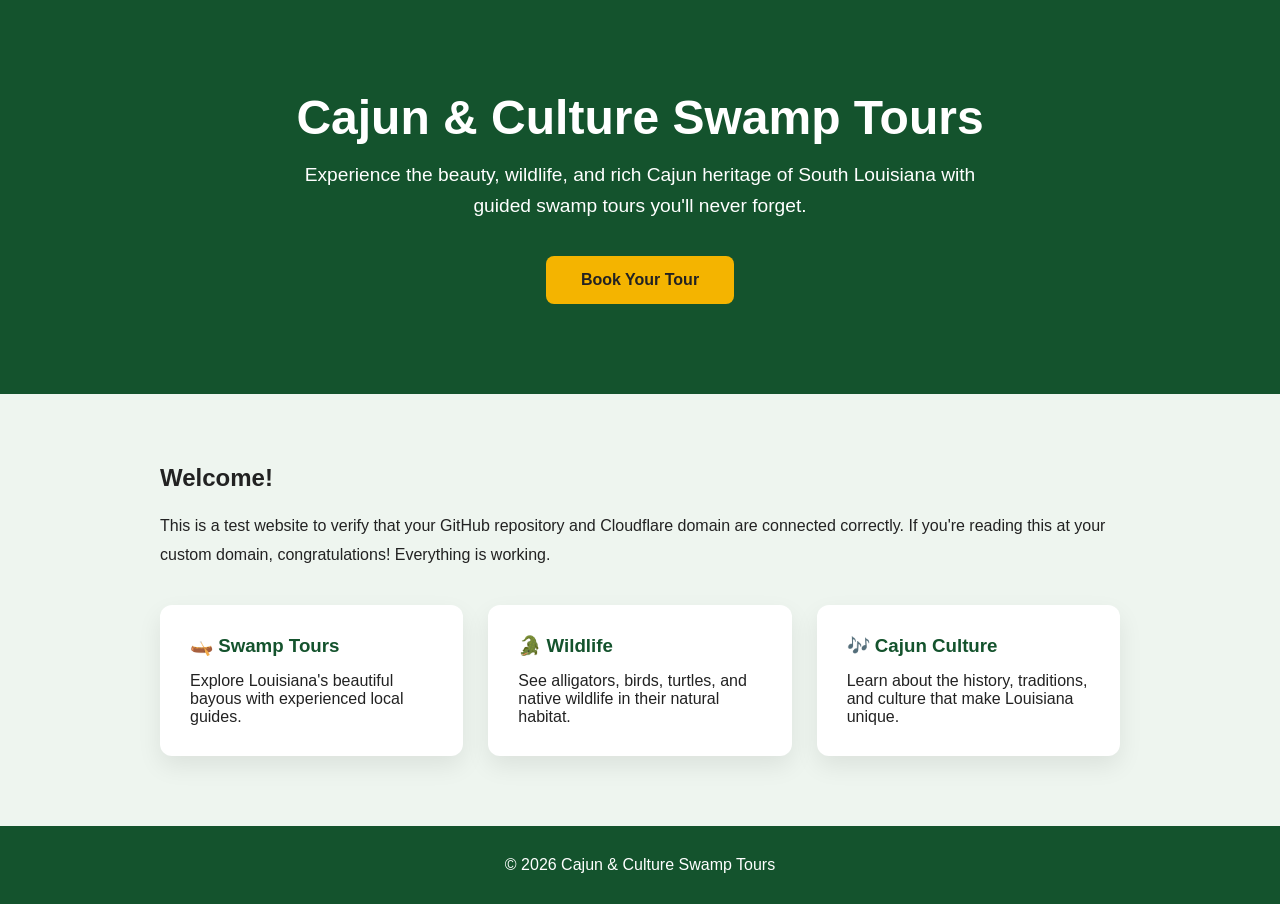
==== index.html @ a65f834a "Create index.html for Cajun & Culture Swamp Tours This HTML file serves as a test website for Cajun " ====
<!DOCTYPE html>
<html lang="en">
<head>
    <meta charset="UTF-8">
    <meta name="viewport" content="width=device-width, initial-scale=1.0">

    <title>Cajun & Culture Swamp Tours</title>

    <style>
        *{
            margin:0;
            padding:0;
            box-sizing:border-box;
        }

        body{
            font-family:Arial, Helvetica, sans-serif;
            background:#eef5ef;
            color:#222;
        }

        header{
            background:#14532d;
            color:white;
            padding:90px 20px;
            text-align:center;
        }

        header h1{
            font-size:3rem;
            margin-bottom:15px;
        }

        header p{
            font-size:1.2rem;
            max-width:700px;
            margin:auto;
            line-height:1.6;
        }

        .button{
            display:inline-block;
            margin-top:35px;
            padding:15px 35px;
            background:#f4b400;
            color:#222;
            text-decoration:none;
            border-radius:8px;
            font-weight:bold;
        }

        section{
            max-width:1000px;
            margin:70px auto;
            padding:0 20px;
        }

        .cards{
            display:grid;
            grid-template-columns:repeat(auto-fit,minmax(250px,1fr));
            gap:25px;
            margin-top:35px;
        }

        .card{
            background:white;
            padding:30px;
            border-radius:12px;
            box-shadow:0 10px 25px rgba(0,0,0,.08);
        }

        .card h3{
            color:#14532d;
            margin-bottom:15px;
        }

        footer{
            background:#14532d;
            color:white;
            text-align:center;
            padding:30px;
            margin-top:70px;
        }
    </style>
</head>

<body>

<header>

    <h1>Cajun & Culture Swamp Tours</h1>

    <p>
        Experience the beauty, wildlife, and rich Cajun heritage of South Louisiana
        with guided swamp tours you'll never forget.
    </p>

    <a class="button" href="#">Book Your Tour</a>

</header>

<section>

    <h2>Welcome!</h2>

    <p style="margin-top:20px; line-height:1.8;">
        This is a test website to verify that your GitHub repository and Cloudflare
        domain are connected correctly. If you're reading this at your custom domain,
        congratulations! Everything is working.
    </p>

    <div class="cards">

        <div class="card">
            <h3>🛶 Swamp Tours</h3>
            <p>Explore Louisiana's beautiful bayous with experienced local guides.</p>
        </div>

        <div class="card">
            <h3>🐊 Wildlife</h3>
            <p>See alligators, birds, turtles, and native wildlife in their natural habitat.</p>
        </div>

        <div class="card">
            <h3>🎶 Cajun Culture</h3>
            <p>Learn about the history, traditions, and culture that make Louisiana unique.</p>
        </div>

    </div>

</section>

<footer>

    © 2026 Cajun & Culture Swamp Tours

</footer>

</body>
</html>
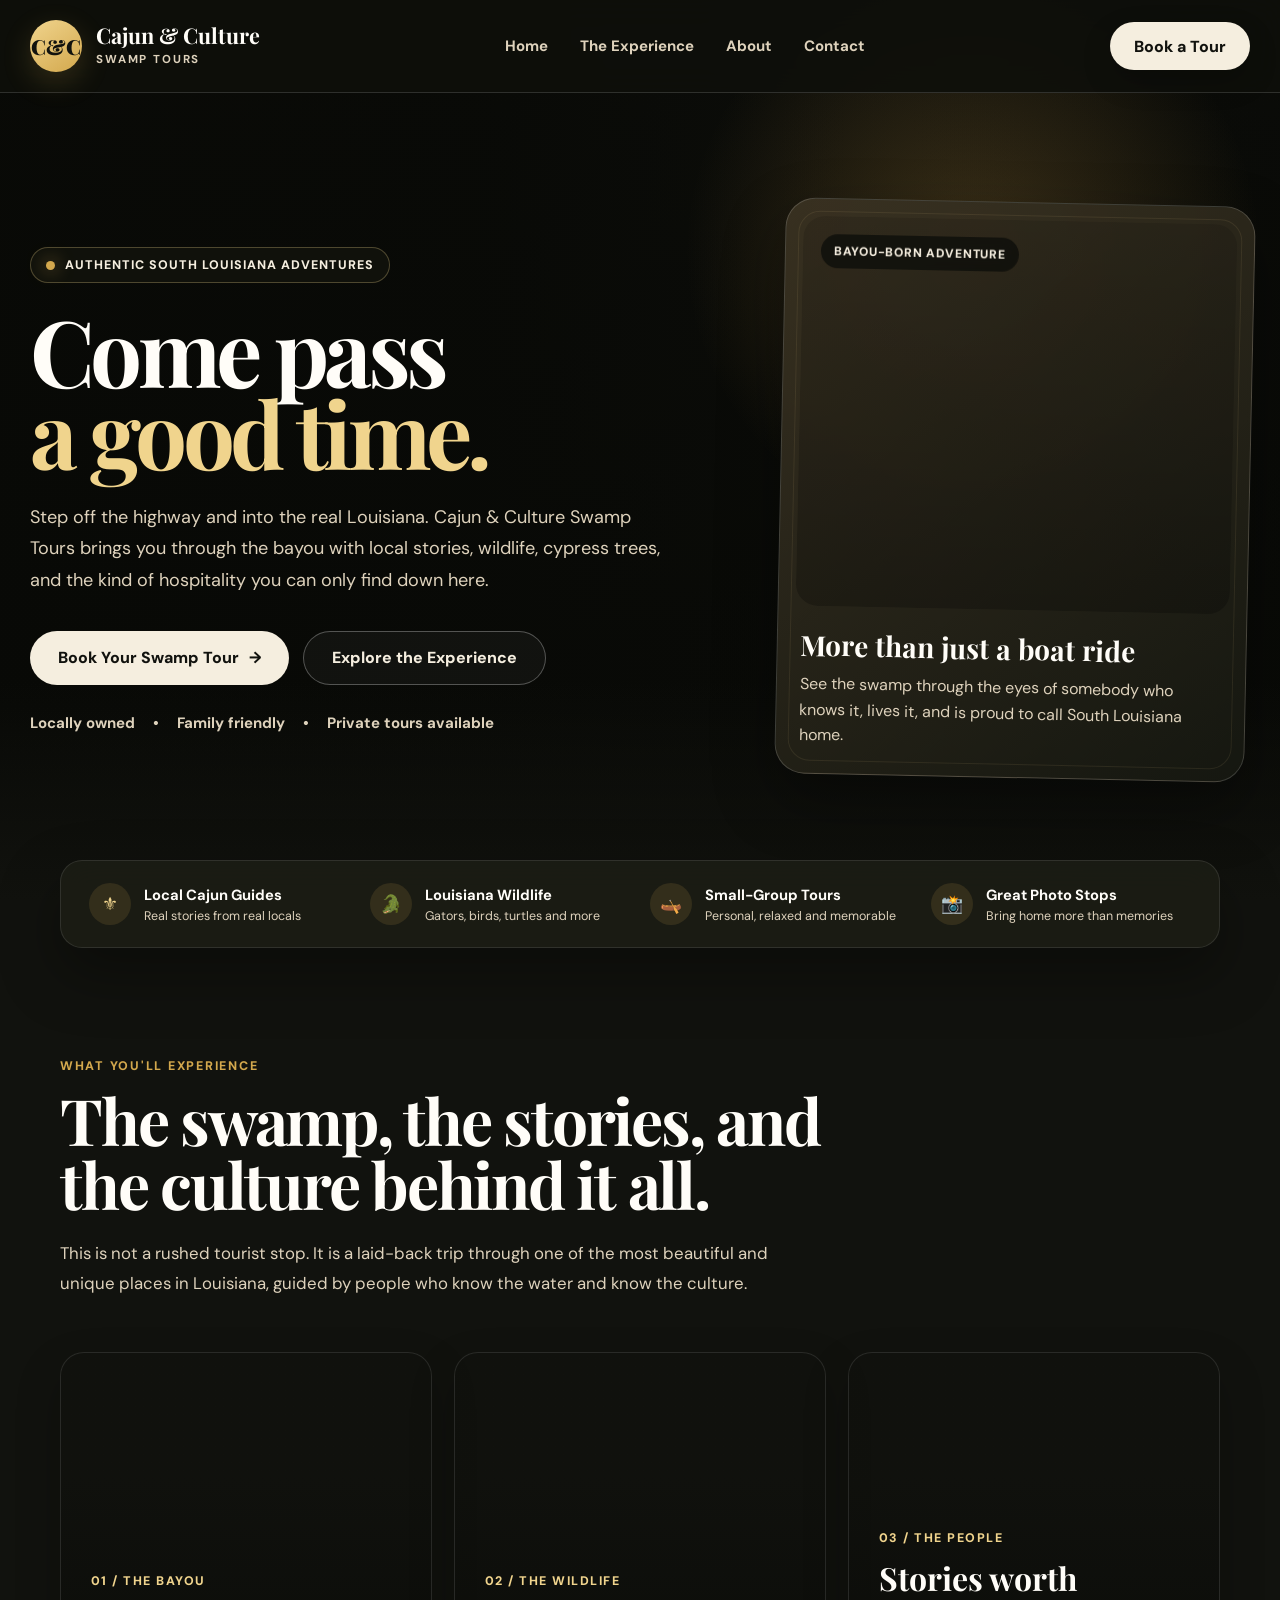
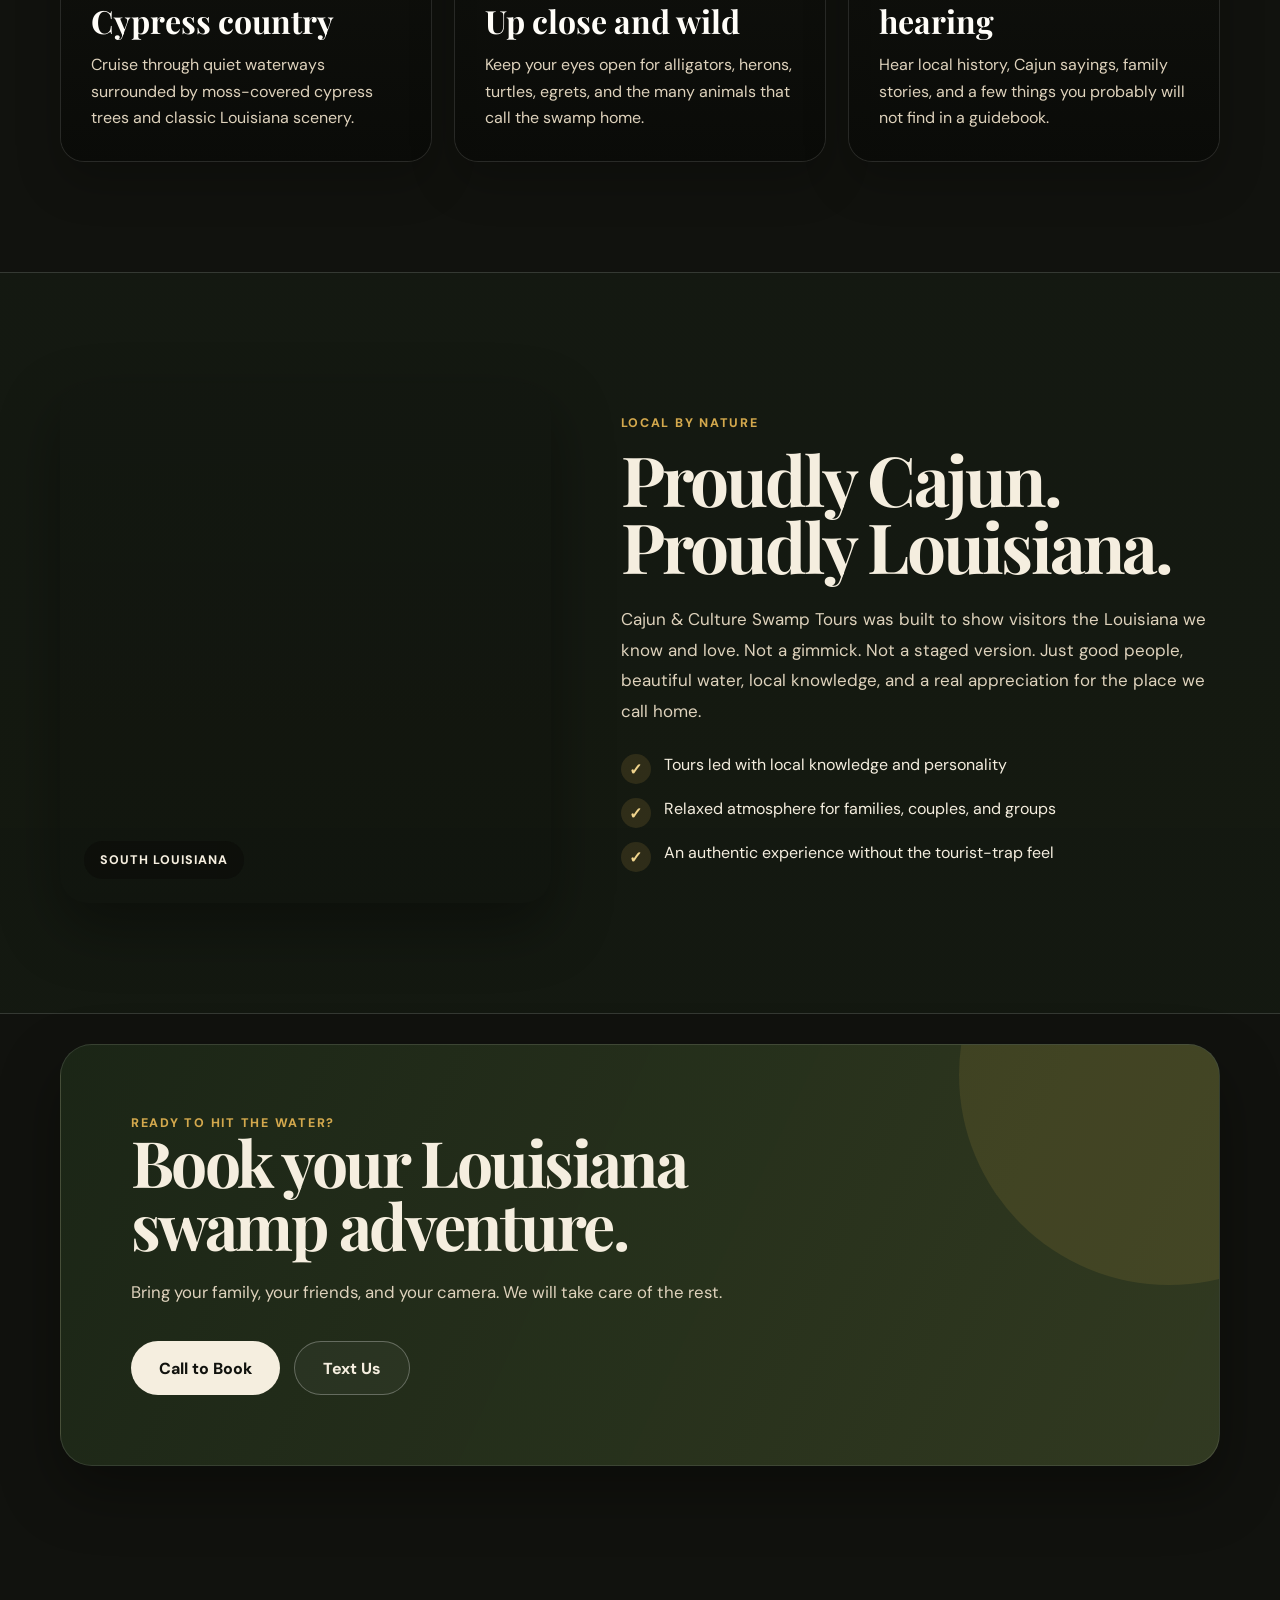
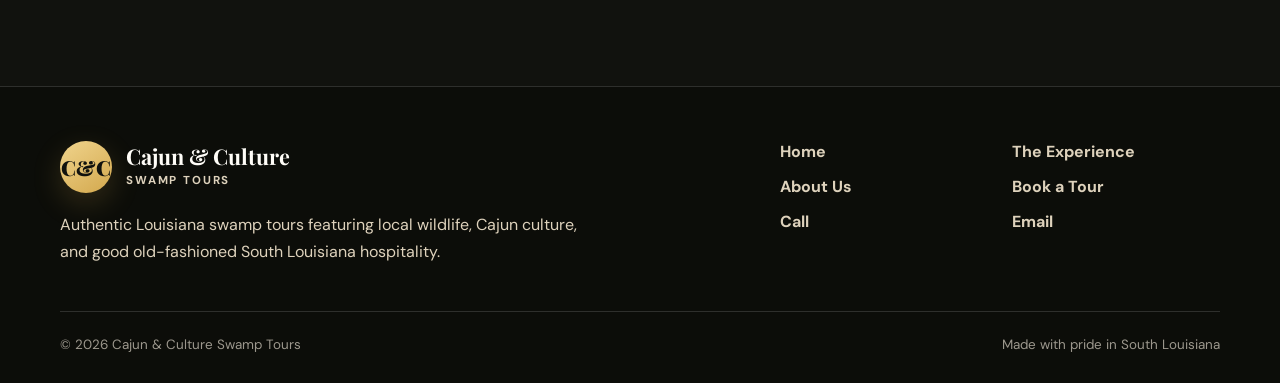
==== commit 84ad3eb7: "Update print statement from 'Hello' to 'Goodbye'" ====
--- a/index.html
+++ b/index.html
@@ -2,139 +2,1380 @@
 <html lang="en">
 <head>
     <meta charset="UTF-8">
-    <meta name="viewport" content="width=device-width, initial-scale=1.0">
+
+    <meta
+        name="viewport"
+        content="width=device-width, initial-scale=1.0"
+    >
+
+    <meta
+        name="description"
+        content="Cajun & Culture Swamp Tours offers authentic Louisiana swamp tours, local stories, wildlife, and unforgettable Cajun hospitality."
+    >
+
+    <meta name="theme-color" content="#17150f">
 
     <title>Cajun & Culture Swamp Tours</title>
 
+    <link rel="preconnect" href="https://fonts.googleapis.com">
+    <link rel="preconnect" href="https://fonts.gstatic.com" crossorigin>
+
+    <link
+        href="https://fonts.googleapis.com/css2?family=DM+Sans:wght@400;500;600;700&family=Playfair+Display:wght@600;700;800;900&display=swap"
+        rel="stylesheet"
+    >
+
     <style>
-        *{
-            margin:0;
-            padding:0;
-            box-sizing:border-box;
-        }
-
-        body{
-            font-family:Arial, Helvetica, sans-serif;
-            background:#eef5ef;
-            color:#222;
-        }
-
-        header{
-            background:#14532d;
-            color:white;
-            padding:90px 20px;
-            text-align:center;
-        }
-
-        header h1{
-            font-size:3rem;
-            margin-bottom:15px;
-        }
-
-        header p{
-            font-size:1.2rem;
-            max-width:700px;
-            margin:auto;
-            line-height:1.6;
-        }
-
-        .button{
-            display:inline-block;
-            margin-top:35px;
-            padding:15px 35px;
-            background:#f4b400;
-            color:#222;
-            text-decoration:none;
-            border-radius:8px;
-            font-weight:bold;
-        }
-
-        section{
-            max-width:1000px;
-            margin:70px auto;
-            padding:0 20px;
-        }
-
-        .cards{
-            display:grid;
-            grid-template-columns:repeat(auto-fit,minmax(250px,1fr));
-            gap:25px;
-            margin-top:35px;
-        }
-
-        .card{
-            background:white;
-            padding:30px;
-            border-radius:12px;
-            box-shadow:0 10px 25px rgba(0,0,0,.08);
-        }
-
-        .card h3{
-            color:#14532d;
-            margin-bottom:15px;
-        }
-
-        footer{
-            background:#14532d;
-            color:white;
-            text-align:center;
-            padding:30px;
-            margin-top:70px;
+        :root {
+            --black: #11120e;
+            --black-soft: #191a14;
+            --green-dark: #1f2b1b;
+            --green: #3f5a35;
+            --green-light: #81966f;
+            --cream: #f5eedf;
+            --cream-dark: #ded2bc;
+            --gold: #d3a84d;
+            --gold-light: #f0d48d;
+            --brown: #5c3c25;
+            --white: #fffdf8;
+            --line: rgba(255, 255, 255, 0.14);
+            --shadow: 0 25px 60px rgba(0, 0, 0, 0.35);
+        }
+
+        * {
+            margin: 0;
+            padding: 0;
+            box-sizing: border-box;
+        }
+
+        html {
+            scroll-behavior: smooth;
+            background: var(--black);
+        }
+
+        body {
+            min-height: 100vh;
+            font-family: "DM Sans", sans-serif;
+            background: var(--black);
+            color: var(--cream);
+            overflow-x: hidden;
+        }
+
+        img {
+            display: block;
+            width: 100%;
+        }
+
+        a {
+            color: inherit;
+        }
+
+        button,
+        input,
+        textarea,
+        select {
+            font: inherit;
+        }
+
+        .page-shell {
+            min-height: 100vh;
+            background:
+                radial-gradient(
+                    circle at top left,
+                    rgba(211, 168, 77, 0.09),
+                    transparent 28rem
+                ),
+                var(--black);
+        }
+
+        .site-header {
+            position: fixed;
+            top: 0;
+            left: 0;
+            width: 100%;
+            z-index: 1000;
+            background: rgba(14, 15, 11, 0.88);
+            backdrop-filter: blur(16px);
+            border-bottom: 1px solid var(--line);
+        }
+
+        .nav {
+            width: min(1220px, calc(100% - 40px));
+            min-height: 92px;
+            margin: 0 auto;
+            display: flex;
+            align-items: center;
+            justify-content: space-between;
+            gap: 30px;
+        }
+
+        .brand {
+            display: flex;
+            align-items: center;
+            gap: 14px;
+            text-decoration: none;
+        }
+
+        .brand-mark {
+            width: 52px;
+            height: 52px;
+            border-radius: 50%;
+            display: grid;
+            place-items: center;
+            background:
+                linear-gradient(
+                    145deg,
+                    var(--gold-light),
+                    var(--gold)
+                );
+            color: var(--black);
+            font-family: "Playfair Display", serif;
+            font-size: 1.3rem;
+            font-weight: 900;
+            box-shadow: 0 10px 30px rgba(211, 168, 77, 0.2);
+        }
+
+        .brand-copy strong {
+            display: block;
+            font-family: "Playfair Display", serif;
+            font-size: 1.35rem;
+            line-height: 1;
+            color: var(--white);
+        }
+
+        .brand-copy span {
+            display: block;
+            margin-top: 5px;
+            color: var(--cream-dark);
+            font-size: 0.72rem;
+            font-weight: 700;
+            letter-spacing: 0.16em;
+            text-transform: uppercase;
+        }
+
+        .nav-links {
+            display: flex;
+            align-items: center;
+            gap: 32px;
+        }
+
+        .nav-links a {
+            text-decoration: none;
+            color: var(--cream-dark);
+            font-size: 0.94rem;
+            font-weight: 700;
+            transition: color 0.2s ease;
+        }
+
+        .nav-links a:hover {
+            color: var(--gold-light);
+        }
+
+        .nav-button {
+            display: inline-flex;
+            align-items: center;
+            justify-content: center;
+            min-height: 48px;
+            padding: 0 24px;
+            border-radius: 999px;
+            background: var(--cream);
+            color: var(--black);
+            text-decoration: none;
+            font-weight: 800;
+            box-shadow: 0 12px 30px rgba(0, 0, 0, 0.2);
+            transition:
+                transform 0.2s ease,
+                background 0.2s ease;
+        }
+
+        .nav-button:hover {
+            transform: translateY(-2px);
+            background: var(--gold-light);
+        }
+
+        .menu-button {
+            display: none;
+            width: 46px;
+            height: 46px;
+            border: 1px solid var(--line);
+            border-radius: 12px;
+            background: rgba(255, 255, 255, 0.05);
+            color: var(--cream);
+            cursor: pointer;
+        }
+
+        .hero {
+            position: relative;
+            min-height: 900px;
+            display: flex;
+            align-items: center;
+            padding: 170px 0 90px;
+            isolation: isolate;
+            overflow: hidden;
+        }
+
+        .hero-background {
+            position: absolute;
+            inset: 0;
+            z-index: -3;
+            background:
+                linear-gradient(
+                    90deg,
+                    rgba(8, 9, 6, 0.96) 0%,
+                    rgba(8, 9, 6, 0.87) 38%,
+                    rgba(8, 9, 6, 0.48) 68%,
+                    rgba(8, 9, 6, 0.72) 100%
+                ),
+                linear-gradient(
+                    180deg,
+                    rgba(8, 9, 6, 0.12),
+                    rgba(8, 9, 6, 0.96)
+                ),
+                url("swamp-hero.jpg") center / cover no-repeat;
+        }
+
+        .hero::before {
+            content: "";
+            position: absolute;
+            inset: 0;
+            z-index: -2;
+            background:
+                radial-gradient(
+                    circle at 76% 28%,
+                    rgba(231, 175, 76, 0.22),
+                    transparent 18rem
+                );
+        }
+
+        .hero::after {
+            content: "";
+            position: absolute;
+            left: 0;
+            bottom: 0;
+            width: 100%;
+            height: 220px;
+            z-index: -1;
+            background:
+                linear-gradient(
+                    to bottom,
+                    transparent,
+                    var(--black)
+                );
+        }
+
+        .hero-inner {
+            width: min(1220px, calc(100% - 40px));
+            margin: 0 auto;
+            display: grid;
+            grid-template-columns: 1.12fr 0.88fr;
+            align-items: center;
+            gap: 70px;
+        }
+
+        .eyebrow {
+            display: inline-flex;
+            align-items: center;
+            gap: 10px;
+            padding: 9px 15px;
+            border: 1px solid rgba(240, 212, 141, 0.28);
+            border-radius: 999px;
+            background: rgba(20, 22, 15, 0.72);
+            color: var(--cream);
+            font-size: 0.78rem;
+            font-weight: 800;
+            letter-spacing: 0.08em;
+            text-transform: uppercase;
+        }
+
+        .eyebrow-dot {
+            width: 9px;
+            height: 9px;
+            border-radius: 50%;
+            background: var(--gold);
+            box-shadow: 0 0 18px rgba(211, 168, 77, 0.8);
+        }
+
+        .hero h1 {
+            max-width: 800px;
+            margin-top: 26px;
+            font-family: "Playfair Display", serif;
+            font-size: clamp(4rem, 7.2vw, 7.6rem);
+            line-height: 0.88;
+            letter-spacing: -0.05em;
+            color: var(--white);
+        }
+
+        .hero h1 span {
+            display: block;
+            color: var(--gold-light);
+        }
+
+        .hero-copy {
+            max-width: 690px;
+            margin-top: 30px;
+            color: var(--cream-dark);
+            font-size: 1.13rem;
+            line-height: 1.75;
+        }
+
+        .hero-actions {
+            margin-top: 34px;
+            display: flex;
+            flex-wrap: wrap;
+            align-items: center;
+            gap: 14px;
+        }
+
+        .button {
+            min-height: 54px;
+            padding: 0 28px;
+            border-radius: 999px;
+            display: inline-flex;
+            align-items: center;
+            justify-content: center;
+            gap: 10px;
+            text-decoration: none;
+            font-weight: 800;
+            transition:
+                transform 0.2s ease,
+                background 0.2s ease,
+                border-color 0.2s ease;
+        }
+
+        .button:hover {
+            transform: translateY(-3px);
+        }
+
+        .button-primary {
+            background: var(--cream);
+            color: var(--black);
+        }
+
+        .button-primary:hover {
+            background: var(--gold-light);
+        }
+
+        .button-secondary {
+            border: 1px solid rgba(255, 255, 255, 0.28);
+            color: var(--cream);
+            background: rgba(255, 255, 255, 0.04);
+        }
+
+        .button-secondary:hover {
+            border-color: var(--gold-light);
+            background: rgba(211, 168, 77, 0.1);
+        }
+
+        .hero-contact {
+            margin-top: 28px;
+            display: flex;
+            flex-wrap: wrap;
+            gap: 18px;
+            color: var(--cream-dark);
+            font-weight: 700;
+            font-size: 0.94rem;
+        }
+
+        .hero-contact a {
+            text-decoration: none;
+            border-bottom: 1px solid rgba(255, 255, 255, 0.28);
+        }
+
+        .hero-contact a:hover {
+            color: var(--gold-light);
+        }
+
+        .hero-card {
+            position: relative;
+            max-width: 470px;
+            margin-left: auto;
+            padding: 17px;
+            border: 1px solid rgba(255, 255, 255, 0.16);
+            border-radius: 30px;
+            background:
+                linear-gradient(
+                    145deg,
+                    rgba(58, 50, 34, 0.94),
+                    rgba(22, 24, 17, 0.96)
+                );
+            box-shadow: var(--shadow);
+            transform: rotate(1.2deg);
+        }
+
+        .hero-card::before {
+            content: "";
+            position: absolute;
+            inset: 12px;
+            border: 1px solid rgba(240, 212, 141, 0.09);
+            border-radius: 22px;
+            pointer-events: none;
+        }
+
+        .hero-card-image {
+            position: relative;
+            height: 390px;
+            overflow: hidden;
+            border-radius: 22px;
+            background:
+                linear-gradient(
+                    rgba(0, 0, 0, 0.12),
+                    rgba(0, 0, 0, 0.24)
+                ),
+                url("tour-boat.jpg") center / cover no-repeat;
+        }
+
+        .hero-card-badge {
+            position: absolute;
+            top: 18px;
+            left: 18px;
+            padding: 9px 13px;
+            border-radius: 999px;
+            background: rgba(12, 14, 9, 0.78);
+            backdrop-filter: blur(8px);
+            font-size: 0.76rem;
+            font-weight: 800;
+            letter-spacing: 0.06em;
+            text-transform: uppercase;
+        }
+
+        .hero-card-content {
+            padding: 20px 6px 8px;
+        }
+
+        .hero-card-content h2 {
+            font-family: "Playfair Display", serif;
+            font-size: 1.75rem;
+            color: var(--white);
+        }
+
+        .hero-card-content p {
+            margin-top: 8px;
+            color: var(--cream-dark);
+            line-height: 1.6;
+        }
+
+        .trust-bar {
+            position: relative;
+            z-index: 4;
+            margin-top: -40px;
+        }
+
+        .trust-inner {
+            width: min(1160px, calc(100% - 40px));
+            margin: 0 auto;
+            padding: 22px 28px;
+            display: grid;
+            grid-template-columns: repeat(4, 1fr);
+            gap: 20px;
+            border: 1px solid rgba(255, 255, 255, 0.1);
+            border-radius: 22px;
+            background: rgba(27, 28, 21, 0.94);
+            backdrop-filter: blur(16px);
+            box-shadow: var(--shadow);
+        }
+
+        .trust-item {
+            display: flex;
+            align-items: center;
+            gap: 13px;
+        }
+
+        .trust-icon {
+            width: 42px;
+            height: 42px;
+            flex: 0 0 auto;
+            display: grid;
+            place-items: center;
+            border-radius: 50%;
+            background: rgba(211, 168, 77, 0.14);
+            color: var(--gold-light);
+            font-size: 1.1rem;
+        }
+
+        .trust-item strong {
+            display: block;
+            color: var(--white);
+            font-size: 0.92rem;
+        }
+
+        .trust-item span {
+            display: block;
+            margin-top: 3px;
+            color: var(--cream-dark);
+            font-size: 0.78rem;
+        }
+
+        .section {
+            padding: 110px 0;
+        }
+
+        .section-inner {
+            width: min(1160px, calc(100% - 40px));
+            margin: 0 auto;
+        }
+
+        .section-label {
+            color: var(--gold);
+            font-size: 0.78rem;
+            font-weight: 800;
+            letter-spacing: 0.14em;
+            text-transform: uppercase;
+        }
+
+        .section-title {
+            max-width: 760px;
+            margin-top: 14px;
+            font-family: "Playfair Display", serif;
+            font-size: clamp(2.7rem, 5vw, 5rem);
+            line-height: 1;
+            letter-spacing: -0.035em;
+            color: var(--white);
+        }
+
+        .section-description {
+            max-width: 720px;
+            margin-top: 22px;
+            color: var(--cream-dark);
+            font-size: 1.05rem;
+            line-height: 1.8;
+        }
+
+        .experience-grid {
+            margin-top: 54px;
+            display: grid;
+            grid-template-columns: repeat(3, 1fr);
+            gap: 22px;
+        }
+
+        .experience-card {
+            position: relative;
+            min-height: 410px;
+            overflow: hidden;
+            display: flex;
+            align-items: flex-end;
+            padding: 30px;
+            border-radius: 24px;
+            border: 1px solid rgba(255, 255, 255, 0.1);
+            box-shadow: 0 20px 45px rgba(0, 0, 0, 0.22);
+        }
+
+        .experience-card::before {
+            content: "";
+            position: absolute;
+            inset: 0;
+            background:
+                linear-gradient(
+                    to top,
+                    rgba(10, 11, 8, 0.98),
+                    rgba(10, 11, 8, 0.14) 70%
+                );
+        }
+
+        .experience-card:nth-child(1) {
+            background:
+                url("cypress-trees.jpg") center / cover no-repeat;
+        }
+
+        .experience-card:nth-child(2) {
+            background:
+                url("alligator.jpg") center / cover no-repeat;
+        }
+
+        .experience-card:nth-child(3) {
+            background:
+                url("tour-boat.jpg") center / cover no-repeat;
+        }
+
+        .experience-content {
+            position: relative;
+            z-index: 2;
+        }
+
+        .experience-number {
+            color: var(--gold-light);
+            font-size: 0.78rem;
+            font-weight: 800;
+            letter-spacing: 0.12em;
+            text-transform: uppercase;
+        }
+
+        .experience-content h3 {
+            margin-top: 10px;
+            font-family: "Playfair Display", serif;
+            font-size: 2rem;
+            color: var(--white);
+        }
+
+        .experience-content p {
+            margin-top: 10px;
+            color: var(--cream-dark);
+            line-height: 1.65;
+        }
+
+        .local-section {
+            background:
+                linear-gradient(
+                    rgba(20, 25, 17, 0.94),
+                    rgba(20, 25, 17, 0.98)
+                ),
+                url("swamp-hero.jpg") center / cover fixed;
+            border-top: 1px solid var(--line);
+            border-bottom: 1px solid var(--line);
+        }
+
+        .local-grid {
+            display: grid;
+            grid-template-columns: 0.9fr 1.1fr;
+            gap: 70px;
+            align-items: center;
+        }
+
+        .local-photo {
+            position: relative;
+            min-height: 520px;
+            border-radius: 28px;
+            background:
+                linear-gradient(
+                    rgba(0, 0, 0, 0.08),
+                    rgba(0, 0, 0, 0.14)
+                ),
+                url("tour-boat.jpg") center / cover no-repeat;
+            box-shadow: var(--shadow);
+        }
+
+        .local-photo::after {
+            content: "South Louisiana";
+            position: absolute;
+            left: 24px;
+            bottom: 24px;
+            padding: 11px 16px;
+            border-radius: 999px;
+            background: rgba(13, 14, 10, 0.8);
+            backdrop-filter: blur(10px);
+            color: var(--cream);
+            font-size: 0.78rem;
+            font-weight: 800;
+            letter-spacing: 0.08em;
+            text-transform: uppercase;
+        }
+
+        .local-copy h2 {
+            margin-top: 14px;
+            font-family: "Playfair Display", serif;
+            font-size: clamp(3rem, 5.4vw, 5.7rem);
+            line-height: 0.98;
+            letter-spacing: -0.04em;
+        }
+
+        .local-copy p {
+            margin-top: 24px;
+            color: var(--cream-dark);
+            line-height: 1.8;
+            font-size: 1.06rem;
+        }
+
+        .local-points {
+            margin-top: 28px;
+            display: grid;
+            gap: 14px;
+        }
+
+        .local-point {
+            display: flex;
+            gap: 13px;
+            align-items: flex-start;
+            color: var(--cream);
+        }
+
+        .local-point-icon {
+            width: 30px;
+            height: 30px;
+            flex: 0 0 auto;
+            display: grid;
+            place-items: center;
+            border-radius: 50%;
+            background: rgba(211, 168, 77, 0.14);
+            color: var(--gold-light);
+            font-weight: 900;
+        }
+
+        .cta {
+            padding-top: 30px;
+        }
+
+        .cta-box {
+            position: relative;
+            overflow: hidden;
+            padding: 70px;
+            border-radius: 32px;
+            background:
+                linear-gradient(
+                    115deg,
+                    rgba(28, 39, 23, 0.96),
+                    rgba(52, 61, 35, 0.93)
+                ),
+                url("cypress-trees.jpg") center / cover no-repeat;
+            border: 1px solid rgba(255, 255, 255, 0.11);
+            box-shadow: var(--shadow);
+        }
+
+        .cta-box::after {
+            content: "";
+            position: absolute;
+            width: 420px;
+            height: 420px;
+            right: -160px;
+            top: -180px;
+            border-radius: 50%;
+            background: rgba(211, 168, 77, 0.12);
+        }
+
+        .cta-content {
+            position: relative;
+            z-index: 2;
+            max-width: 720px;
+        }
+
+        .cta-box h2 {
+            font-family: "Playfair Display", serif;
+            font-size: clamp(3rem, 5vw, 5.2rem);
+            line-height: 0.98;
+            letter-spacing: -0.04em;
+        }
+
+        .cta-box p {
+            max-width: 620px;
+            margin-top: 20px;
+            color: var(--cream-dark);
+            font-size: 1.05rem;
+            line-height: 1.8;
+        }
+
+        .site-footer {
+            margin-top: 110px;
+            padding: 54px 0 30px;
+            border-top: 1px solid var(--line);
+            background: #0c0d09;
+        }
+
+        .footer-inner {
+            width: min(1160px, calc(100% - 40px));
+            margin: 0 auto;
+        }
+
+        .footer-top {
+            display: grid;
+            grid-template-columns: 1.2fr 0.8fr;
+            gap: 60px;
+            align-items: start;
+        }
+
+        .footer-brand p {
+            max-width: 520px;
+            margin-top: 18px;
+            color: var(--cream-dark);
+            line-height: 1.7;
+        }
+
+        .footer-links {
+            display: grid;
+            grid-template-columns: repeat(2, 1fr);
+            gap: 14px 24px;
+        }
+
+        .footer-links a {
+            text-decoration: none;
+            color: var(--cream-dark);
+            font-weight: 700;
+        }
+
+        .footer-links a:hover {
+            color: var(--gold-light);
+        }
+
+        .footer-bottom {
+            margin-top: 45px;
+            padding-top: 24px;
+            display: flex;
+            justify-content: space-between;
+            gap: 20px;
+            border-top: 1px solid var(--line);
+            color: rgba(245, 238, 223, 0.62);
+            font-size: 0.84rem;
+        }
+
+        @media (max-width: 980px) {
+            .nav-links,
+            .nav-button {
+                display: none;
+            }
+
+            .menu-button {
+                display: block;
+            }
+
+            .nav-links.open {
+                position: absolute;
+                top: 92px;
+                left: 20px;
+                right: 20px;
+                display: grid;
+                gap: 0;
+                overflow: hidden;
+                border: 1px solid var(--line);
+                border-radius: 18px;
+                background: rgba(17, 18, 14, 0.98);
+                box-shadow: var(--shadow);
+            }
+
+            .nav-links.open a {
+                padding: 18px 20px;
+                border-bottom: 1px solid var(--line);
+            }
+
+            .hero {
+                min-height: auto;
+                padding-top: 150px;
+            }
+
+            .hero-inner {
+                grid-template-columns: 1fr;
+                gap: 50px;
+            }
+
+            .hero-card {
+                max-width: 650px;
+                margin: 0;
+                transform: none;
+            }
+
+            .trust-inner {
+                grid-template-columns: repeat(2, 1fr);
+            }
+
+            .experience-grid {
+                grid-template-columns: 1fr;
+            }
+
+            .local-grid {
+                grid-template-columns: 1fr;
+            }
+
+            .local-photo {
+                min-height: 430px;
+            }
+
+            .footer-top {
+                grid-template-columns: 1fr;
+            }
+        }
+
+        @media (max-width: 650px) {
+            .nav {
+                width: min(100% - 28px, 1220px);
+                min-height: 78px;
+            }
+
+            .brand-mark {
+                width: 44px;
+                height: 44px;
+            }
+
+            .brand-copy strong {
+                font-size: 1.05rem;
+            }
+
+            .brand-copy span {
+                font-size: 0.58rem;
+            }
+
+            .nav-links.open {
+                top: 78px;
+                left: 14px;
+                right: 14px;
+            }
+
+            .hero {
+                padding: 126px 0 70px;
+            }
+
+            .hero-inner,
+            .section-inner {
+                width: min(100% - 28px, 1160px);
+            }
+
+            .hero h1 {
+                font-size: clamp(3.55rem, 17vw, 5.6rem);
+            }
+
+            .hero-copy {
+                font-size: 1rem;
+            }
+
+            .hero-actions {
+                align-items: stretch;
+            }
+
+            .button {
+                width: 100%;
+            }
+
+            .hero-card-image {
+                height: 300px;
+            }
+
+            .trust-bar {
+                margin-top: -15px;
+            }
+
+            .trust-inner {
+                width: min(100% - 28px, 1160px);
+                grid-template-columns: 1fr;
+                padding: 22px;
+            }
+
+            .section {
+                padding: 80px 0;
+            }
+
+            .experience-card {
+                min-height: 350px;
+            }
+
+            .local-photo {
+                min-height: 340px;
+            }
+
+            .cta-box {
+                padding: 42px 24px;
+                border-radius: 24px;
+            }
+
+            .footer-links {
+                grid-template-columns: 1fr;
+            }
+
+            .footer-bottom {
+                flex-direction: column;
+            }
         }
     </style>
 </head>
 
 <body>
 
-<header>
-
-    <h1>Cajun & Culture Swamp Tours</h1>
-
-    <p>
-        Experience the beauty, wildlife, and rich Cajun heritage of South Louisiana
-        with guided swamp tours you'll never forget.
-    </p>
-
-    <a class="button" href="#">Book Your Tour</a>
-
-</header>
-
-<section>
-
-    <h2>Welcome!</h2>
-
-    <p style="margin-top:20px; line-height:1.8;">
-        This is a test website to verify that your GitHub repository and Cloudflare
-        domain are connected correctly. If you're reading this at your custom domain,
-        congratulations! Everything is working.
-    </p>
-
-    <div class="cards">
-
-        <div class="card">
-            <h3>🛶 Swamp Tours</h3>
-            <p>Explore Louisiana's beautiful bayous with experienced local guides.</p>
+<div class="page-shell">
+
+    <header class="site-header">
+
+        <nav class="nav">
+
+            <a class="brand" href="#home">
+
+                <div class="brand-mark">
+                    C&C
+                </div>
+
+                <div class="brand-copy">
+                    <strong>Cajun & Culture</strong>
+                    <span>Swamp Tours</span>
+                </div>
+
+            </a>
+
+            <div class="nav-links" id="navLinks">
+                <a href="#home">Home</a>
+                <a href="#experience">The Experience</a>
+                <a href="#about">About</a>
+                <a href="#contact">Contact</a>
+            </div>
+
+            <a class="nav-button" href="#contact">
+                Book a Tour
+            </a>
+
+            <button
+                class="menu-button"
+                id="menuButton"
+                aria-label="Open navigation menu"
+                aria-expanded="false"
+            >
+                ☰
+            </button>
+
+        </nav>
+
+    </header>
+
+    <main>
+
+        <section class="hero" id="home">
+
+            <div class="hero-background"></div>
+
+            <div class="hero-inner">
+
+                <div class="hero-copy-area">
+
+                    <div class="eyebrow">
+                        <span class="eyebrow-dot"></span>
+                        Authentic South Louisiana Adventures
+                    </div>
+
+                    <h1>
+                        Come pass
+                        <span>a good time.</span>
+                    </h1>
+
+                    <p class="hero-copy">
+                        Step off the highway and into the real Louisiana.
+                        Cajun & Culture Swamp Tours brings you through the bayou
+                        with local stories, wildlife, cypress trees, and the kind
+                        of hospitality you can only find down here.
+                    </p>
+
+                    <div class="hero-actions">
+
+                        <a class="button button-primary" href="#contact">
+                            Book Your Swamp Tour
+                            <span>→</span>
+                        </a>
+
+                        <a class="button button-secondary" href="#experience">
+                            Explore the Experience
+                        </a>
+
+                    </div>
+
+                    <div class="hero-contact">
+                        <span>Locally owned</span>
+                        <span>•</span>
+                        <span>Family friendly</span>
+                        <span>•</span>
+                        <span>Private tours available</span>
+                    </div>
+
+                </div>
+
+                <article class="hero-card">
+
+                    <div class="hero-card-image">
+
+                        <div class="hero-card-badge">
+                            Bayou-born adventure
+                        </div>
+
+                    </div>
+
+                    <div class="hero-card-content">
+
+                        <h2>
+                            More than just a boat ride
+                        </h2>
+
+                        <p>
+                            See the swamp through the eyes of somebody who knows it,
+                            lives it, and is proud to call South Louisiana home.
+                        </p>
+
+                    </div>
+
+                </article>
+
+            </div>
+
+        </section>
+
+        <section class="trust-bar">
+
+            <div class="trust-inner">
+
+                <div class="trust-item">
+                    <div class="trust-icon">⚜</div>
+                    <div>
+                        <strong>Local Cajun Guides</strong>
+                        <span>Real stories from real locals</span>
+                    </div>
+                </div>
+
+                <div class="trust-item">
+                    <div class="trust-icon">🐊</div>
+                    <div>
+                        <strong>Louisiana Wildlife</strong>
+                        <span>Gators, birds, turtles and more</span>
+                    </div>
+                </div>
+
+                <div class="trust-item">
+                    <div class="trust-icon">🛶</div>
+                    <div>
+                        <strong>Small-Group Tours</strong>
+                        <span>Personal, relaxed and memorable</span>
+                    </div>
+                </div>
+
+                <div class="trust-item">
+                    <div class="trust-icon">📸</div>
+                    <div>
+                        <strong>Great Photo Stops</strong>
+                        <span>Bring home more than memories</span>
+                    </div>
+                </div>
+
+            </div>
+
+        </section>
+
+        <section class="section" id="experience">
+
+            <div class="section-inner">
+
+                <div class="section-label">
+                    What you'll experience
+                </div>
+
+                <h2 class="section-title">
+                    The swamp, the stories, and the culture behind it all.
+                </h2>
+
+                <p class="section-description">
+                    This is not a rushed tourist stop. It is a laid-back trip
+                    through one of the most beautiful and unique places in Louisiana,
+                    guided by people who know the water and know the culture.
+                </p>
+
+                <div class="experience-grid">
+
+                    <article class="experience-card">
+
+                        <div class="experience-content">
+                            <div class="experience-number">
+                                01 / The Bayou
+                            </div>
+
+                            <h3>Cypress country</h3>
+
+                            <p>
+                                Cruise through quiet waterways surrounded by moss-covered
+                                cypress trees and classic Louisiana scenery.
+                            </p>
+                        </div>
+
+                    </article>
+
+                    <article class="experience-card">
+
+                        <div class="experience-content">
+                            <div class="experience-number">
+                                02 / The Wildlife
+                            </div>
+
+                            <h3>Up close and wild</h3>
+
+                            <p>
+                                Keep your eyes open for alligators, herons, turtles,
+                                egrets, and the many animals that call the swamp home.
+                            </p>
+                        </div>
+
+                    </article>
+
+                    <article class="experience-card">
+
+                        <div class="experience-content">
+                            <div class="experience-number">
+                                03 / The People
+                            </div>
+
+                            <h3>Stories worth hearing</h3>
+
+                            <p>
+                                Hear local history, Cajun sayings, family stories,
+                                and a few things you probably will not find in a guidebook.
+                            </p>
+                        </div>
+
+                    </article>
+
+                </div>
+
+            </div>
+
+        </section>
+
+        <section class="section local-section" id="about">
+
+            <div class="section-inner local-grid">
+
+                <div class="local-photo"></div>
+
+                <div class="local-copy">
+
+                    <div class="section-label">
+                        Local by nature
+                    </div>
+
+                    <h2>
+                        Proudly Cajun. Proudly Louisiana.
+                    </h2>
+
+                    <p>
+                        Cajun & Culture Swamp Tours was built to show visitors the
+                        Louisiana we know and love. Not a gimmick. Not a staged version.
+                        Just good people, beautiful water, local knowledge, and a real
+                        appreciation for the place we call home.
+                    </p>
+
+                    <div class="local-points">
+
+                        <div class="local-point">
+                            <div class="local-point-icon">✓</div>
+                            <div>
+                                Tours led with local knowledge and personality
+                            </div>
+                        </div>
+
+                        <div class="local-point">
+                            <div class="local-point-icon">✓</div>
+                            <div>
+                                Relaxed atmosphere for families, couples, and groups
+                            </div>
+                        </div>
+
+                        <div class="local-point">
+                            <div class="local-point-icon">✓</div>
+                            <div>
+                                An authentic experience without the tourist-trap feel
+                            </div>
+                        </div>
+
+                    </div>
+
+                </div>
+
+            </div>
+
+        </section>
+
+        <section class="section cta" id="contact">
+
+            <div class="section-inner">
+
+                <div class="cta-box">
+
+                    <div class="cta-content">
+
+                        <div class="section-label">
+                            Ready to hit the water?
+                        </div>
+
+                        <h2>
+                            Book your Louisiana swamp adventure.
+                        </h2>
+
+                        <p>
+                            Bring your family, your friends, and your camera.
+                            We will take care of the rest.
+                        </p>
+
+                        <div class="hero-actions">
+
+                            <a class="button button-primary" href="tel:12255555555">
+                                Call to Book
+                            </a>
+
+                            <a class="button button-secondary" href="sms:12255555555">
+                                Text Us
+                            </a>
+
+                        </div>
+
+                    </div>
+
+                </div>
+
+            </div>
+
+        </section>
+
+    </main>
+
+    <footer class="site-footer">
+
+        <div class="footer-inner">
+
+            <div class="footer-top">
+
+                <div class="footer-brand">
+
+                    <a class="brand" href="#home">
+
+                        <div class="brand-mark">
+                            C&C
+                        </div>
+
+                        <div class="brand-copy">
+                            <strong>Cajun & Culture</strong>
+                            <span>Swamp Tours</span>
+                        </div>
+
+                    </a>
+
+                    <p>
+                        Authentic Louisiana swamp tours featuring local wildlife,
+                        Cajun culture, and good old-fashioned South Louisiana hospitality.
+                    </p>
+
+                </div>
+
+                <div class="footer-links">
+                    <a href="#home">Home</a>
+                    <a href="#experience">The Experience</a>
+                    <a href="#about">About Us</a>
+                    <a href="#contact">Book a Tour</a>
+                    <a href="tel:12255555555">Call</a>
+                    <a href="mailto:hello@cajunandculture.com">Email</a>
+                </div>
+
+            </div>
+
+            <div class="footer-bottom">
+
+                <span>
+                    © 2026 Cajun & Culture Swamp Tours
+                </span>
+
+                <span>
+                    Made with pride in South Louisiana
+                </span>
+
+            </div>
+
         </div>
 
-        <div class="card">
-            <h3>🐊 Wildlife</h3>
-            <p>See alligators, birds, turtles, and native wildlife in their natural habitat.</p>
-        </div>
-
-        <div class="card">
-            <h3>🎶 Cajun Culture</h3>
-            <p>Learn about the history, traditions, and culture that make Louisiana unique.</p>
-        </div>
-
-    </div>
-
-</section>
-
-<footer>
-
-    © 2026 Cajun & Culture Swamp Tours
-
-</footer>
+    </footer>
+
+</div>
+
+<script>
+    const menuButton = document.getElementById("menuButton");
+    const navLinks = document.getElementById("navLinks");
+
+    menuButton.addEventListener("click", function () {
+        const isOpen = navLinks.classList.toggle("open");
+
+        menuButton.setAttribute("aria-expanded", isOpen);
+        menuButton.textContent = isOpen ? "✕" : "☰";
+    });
+
+    document.querySelectorAll(".nav-links a").forEach(function (link) {
+        link.addEventListener("click", function () {
+            navLinks.classList.remove("open");
+            menuButton.setAttribute("aria-expanded", "false");
+            menuButton.textContent = "☰";
+        });
+    });
+</script>
 
 </body>
 </html>
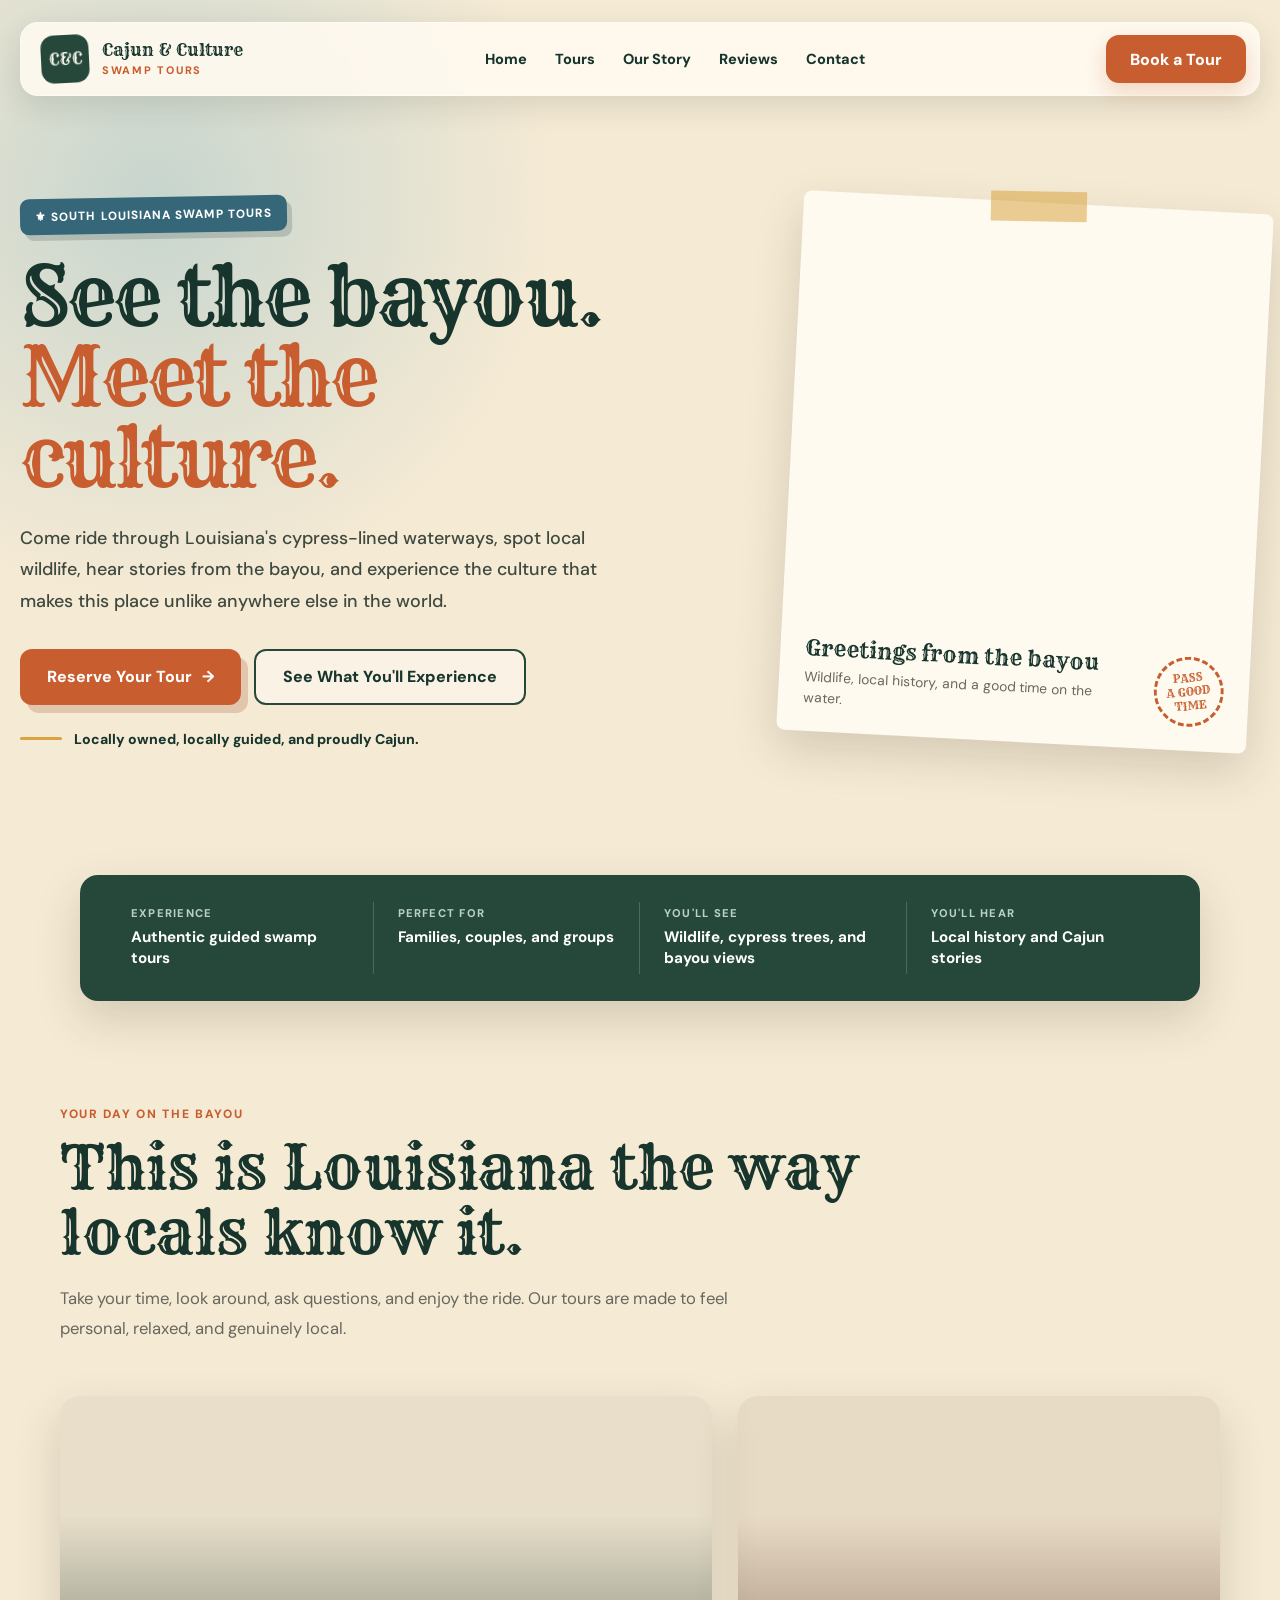
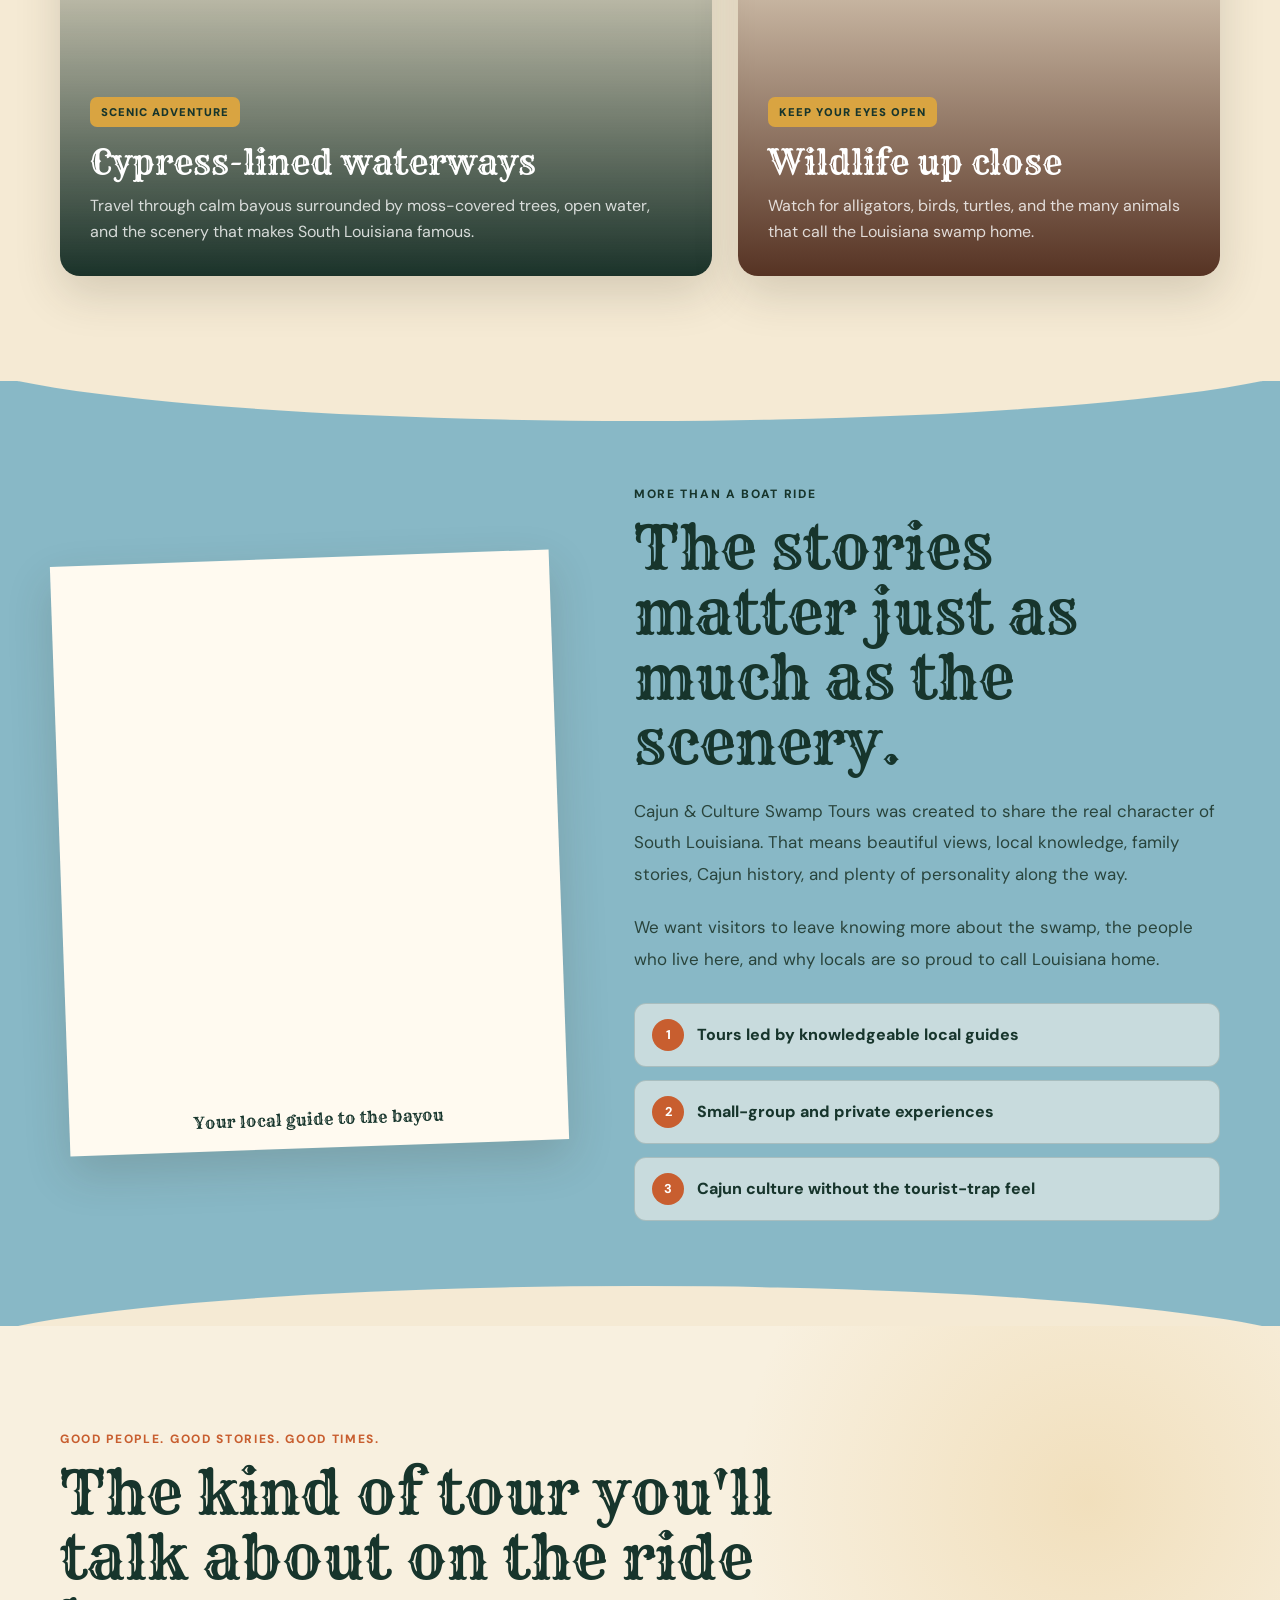
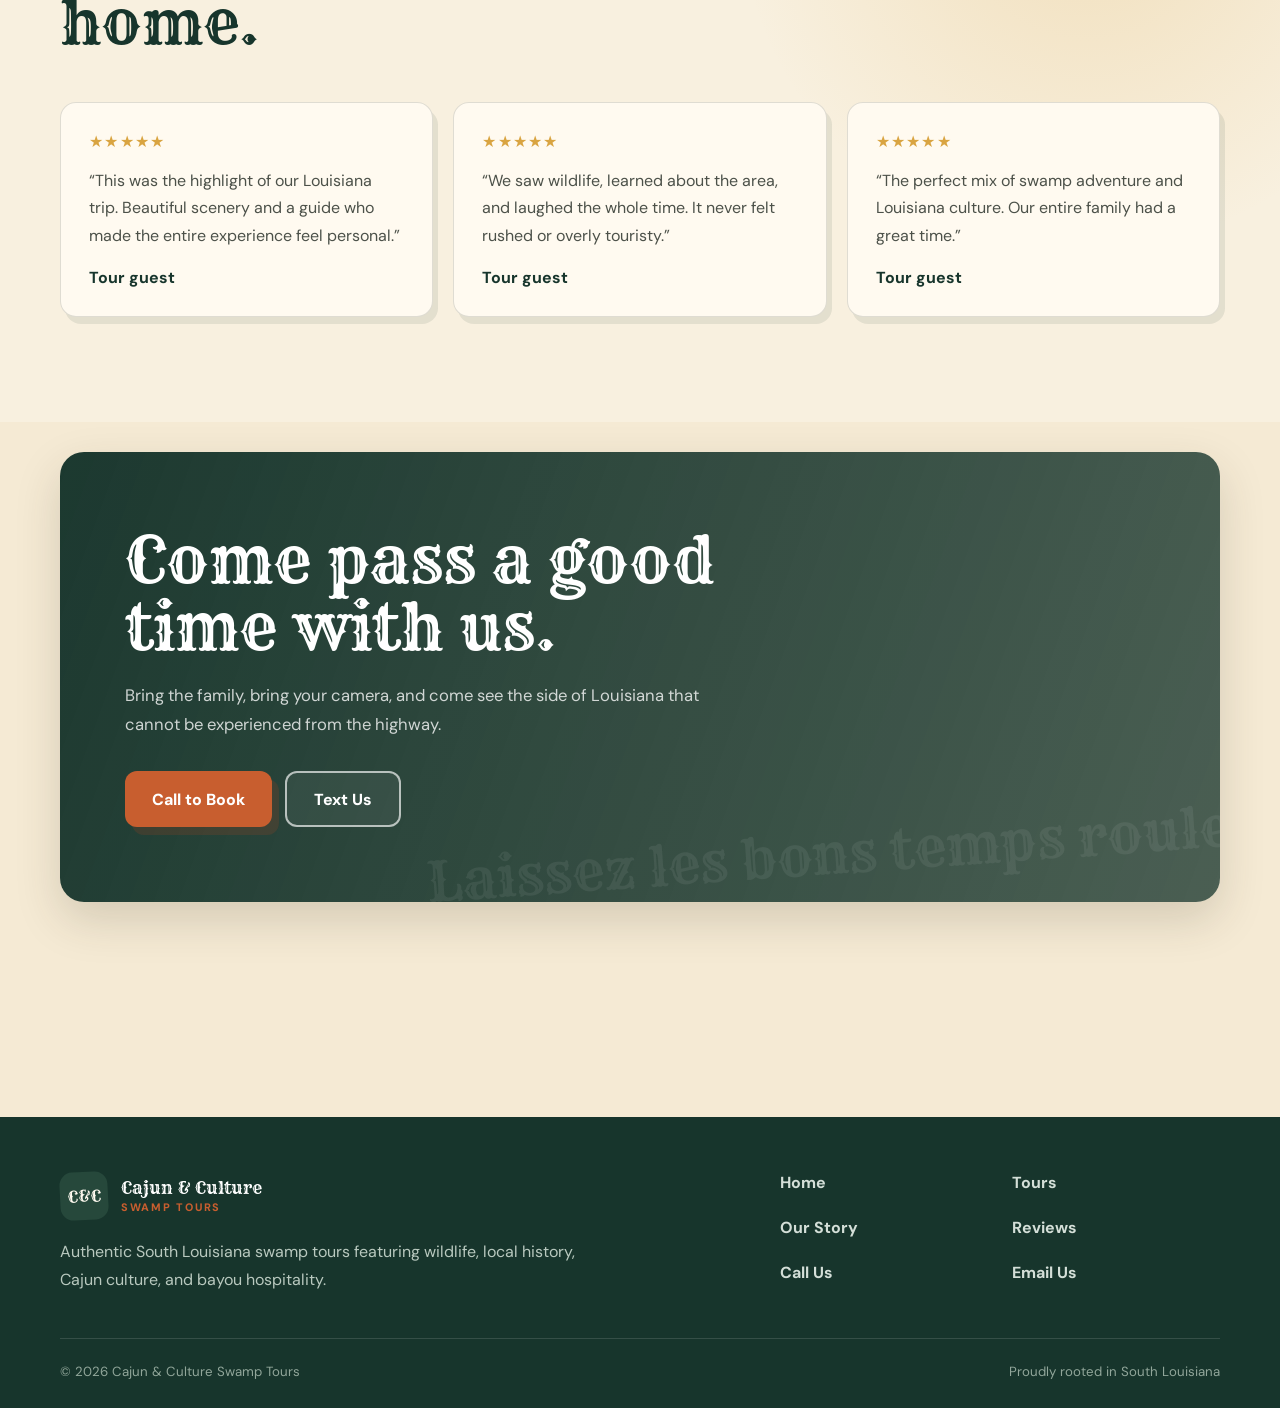
==== commit 1b2860fa: "Update print statement from 'Hello' to 'Goodbye'" ====
--- a/index.html
+++ b/index.html
@@ -10,10 +10,10 @@
 
     <meta
         name="description"
-        content="Cajun & Culture Swamp Tours offers authentic Louisiana swamp tours, local stories, wildlife, and unforgettable Cajun hospitality."
+        content="Cajun & Culture Swamp Tours offers authentic South Louisiana swamp tours, local stories, wildlife, and Cajun hospitality."
     >
 
-    <meta name="theme-color" content="#17150f">
+    <meta name="theme-color" content="#f5ead4">
 
     <title>Cajun & Culture Swamp Tours</title>
 
@@ -21,25 +21,29 @@
     <link rel="preconnect" href="https://fonts.gstatic.com" crossorigin>
 
     <link
-        href="https://fonts.googleapis.com/css2?family=DM+Sans:wght@400;500;600;700&family=Playfair+Display:wght@600;700;800;900&display=swap"
+        href="https://fonts.googleapis.com/css2?family=DM+Sans:wght@400;500;600;700;800&family=Rye&display=swap"
         rel="stylesheet"
     >
 
     <style>
         :root {
-            --black: #11120e;
-            --black-soft: #191a14;
-            --green-dark: #1f2b1b;
-            --green: #3f5a35;
-            --green-light: #81966f;
-            --cream: #f5eedf;
-            --cream-dark: #ded2bc;
-            --gold: #d3a84d;
-            --gold-light: #f0d48d;
-            --brown: #5c3c25;
-            --white: #fffdf8;
-            --line: rgba(255, 255, 255, 0.14);
-            --shadow: 0 25px 60px rgba(0, 0, 0, 0.35);
+            --cream: #f5ead4;
+            --cream-light: #fffaf0;
+            --paper: #f8f0df;
+            --green: #26483b;
+            --green-dark: #17352c;
+            --green-soft: #547260;
+            --blue: #88b8c6;
+            --blue-dark: #356779;
+            --orange: #c85e2f;
+            --orange-dark: #9f4020;
+            --gold: #d9a441;
+            --brown: #563b29;
+            --ink: #20251f;
+            --muted: #67675e;
+            --white: #ffffff;
+            --line: rgba(32, 37, 31, 0.14);
+            --shadow: 0 18px 45px rgba(52, 45, 31, 0.17);
         }
 
         * {
@@ -50,105 +54,89 @@
 
         html {
             scroll-behavior: smooth;
-            background: var(--black);
         }
 
         body {
             min-height: 100vh;
             font-family: "DM Sans", sans-serif;
-            background: var(--black);
-            color: var(--cream);
+            background: var(--cream);
+            color: var(--ink);
             overflow-x: hidden;
         }
 
         img {
+            width: 100%;
             display: block;
-            width: 100%;
         }
 
         a {
             color: inherit;
         }
 
-        button,
-        input,
-        textarea,
-        select {
+        button {
             font: inherit;
         }
 
-        .page-shell {
-            min-height: 100vh;
-            background:
-                radial-gradient(
-                    circle at top left,
-                    rgba(211, 168, 77, 0.09),
-                    transparent 28rem
-                ),
-                var(--black);
-        }
-
         .site-header {
-            position: fixed;
+            position: absolute;
             top: 0;
             left: 0;
             width: 100%;
-            z-index: 1000;
-            background: rgba(14, 15, 11, 0.88);
-            backdrop-filter: blur(16px);
-            border-bottom: 1px solid var(--line);
+            z-index: 100;
+            padding: 22px 0;
         }
 
         .nav {
-            width: min(1220px, calc(100% - 40px));
-            min-height: 92px;
+            width: min(1240px, calc(100% - 40px));
             margin: 0 auto;
+            min-height: 74px;
+            padding: 10px 13px 10px 20px;
             display: flex;
             align-items: center;
             justify-content: space-between;
             gap: 30px;
+            border: 1px solid rgba(255, 255, 255, 0.35);
+            border-radius: 18px;
+            background: rgba(255, 250, 240, 0.9);
+            backdrop-filter: blur(14px);
+            box-shadow: 0 10px 30px rgba(25, 43, 36, 0.12);
         }
 
         .brand {
             display: flex;
             align-items: center;
-            gap: 14px;
+            gap: 13px;
             text-decoration: none;
         }
 
-        .brand-mark {
-            width: 52px;
-            height: 52px;
-            border-radius: 50%;
+        .brand-icon {
+            width: 48px;
+            height: 48px;
+            border-radius: 13px;
             display: grid;
             place-items: center;
-            background:
-                linear-gradient(
-                    145deg,
-                    var(--gold-light),
-                    var(--gold)
-                );
-            color: var(--black);
-            font-family: "Playfair Display", serif;
-            font-size: 1.3rem;
-            font-weight: 900;
-            box-shadow: 0 10px 30px rgba(211, 168, 77, 0.2);
-        }
-
-        .brand-copy strong {
+            background: var(--green);
+            color: var(--cream-light);
+            font-family: "Rye", serif;
+            font-size: 1rem;
+            transform: rotate(-3deg);
+        }
+
+        .brand-text strong {
             display: block;
-            font-family: "Playfair Display", serif;
-            font-size: 1.35rem;
-            line-height: 1;
-            color: var(--white);
-        }
-
-        .brand-copy span {
+            color: var(--green-dark);
+            font-family: "Rye", serif;
+            font-size: 1.05rem;
+            font-weight: 400;
+            line-height: 1.05;
+        }
+
+        .brand-text span {
             display: block;
-            margin-top: 5px;
-            color: var(--cream-dark);
-            font-size: 0.72rem;
-            font-weight: 700;
+            margin-top: 4px;
+            color: var(--orange);
+            font-size: 0.68rem;
+            font-weight: 800;
             letter-spacing: 0.16em;
             text-transform: uppercase;
         }
@@ -156,80 +144,68 @@
         .nav-links {
             display: flex;
             align-items: center;
-            gap: 32px;
+            gap: 28px;
         }
 
         .nav-links a {
+            color: var(--green-dark);
             text-decoration: none;
-            color: var(--cream-dark);
-            font-size: 0.94rem;
-            font-weight: 700;
-            transition: color 0.2s ease;
+            font-size: 0.91rem;
+            font-weight: 800;
         }
 
         .nav-links a:hover {
-            color: var(--gold-light);
-        }
-
-        .nav-button {
+            color: var(--orange);
+        }
+
+        .nav-cta {
+            min-height: 48px;
+            padding: 0 24px;
+            border-radius: 13px;
             display: inline-flex;
             align-items: center;
             justify-content: center;
-            min-height: 48px;
-            padding: 0 24px;
-            border-radius: 999px;
-            background: var(--cream);
-            color: var(--black);
+            background: var(--orange);
+            color: var(--white);
             text-decoration: none;
             font-weight: 800;
-            box-shadow: 0 12px 30px rgba(0, 0, 0, 0.2);
+            box-shadow: 0 9px 20px rgba(200, 94, 47, 0.23);
             transition:
                 transform 0.2s ease,
                 background 0.2s ease;
         }
 
-        .nav-button:hover {
+        .nav-cta:hover {
             transform: translateY(-2px);
-            background: var(--gold-light);
+            background: var(--orange-dark);
         }
 
         .menu-button {
             display: none;
             width: 46px;
             height: 46px;
-            border: 1px solid var(--line);
+            border: 0;
             border-radius: 12px;
-            background: rgba(255, 255, 255, 0.05);
-            color: var(--cream);
+            background: var(--green);
+            color: white;
             cursor: pointer;
+            font-size: 1.2rem;
         }
 
         .hero {
             position: relative;
             min-height: 900px;
+            padding: 150px 0 105px;
             display: flex;
             align-items: center;
-            padding: 170px 0 90px;
-            isolation: isolate;
             overflow: hidden;
-        }
-
-        .hero-background {
-            position: absolute;
-            inset: 0;
-            z-index: -3;
             background:
                 linear-gradient(
                     90deg,
-                    rgba(8, 9, 6, 0.96) 0%,
-                    rgba(8, 9, 6, 0.87) 38%,
-                    rgba(8, 9, 6, 0.48) 68%,
-                    rgba(8, 9, 6, 0.72) 100%
-                ),
-                linear-gradient(
-                    180deg,
-                    rgba(8, 9, 6, 0.12),
-                    rgba(8, 9, 6, 0.96)
+                    rgba(245, 234, 212, 0.98) 0%,
+                    rgba(245, 234, 212, 0.93) 42%,
+                    rgba(245, 234, 212, 0.3) 70%,
+                    rgba(245, 234, 212, 0.08) 100%
                 ),
                 url("swamp-hero.jpg") center / cover no-repeat;
         }
@@ -238,98 +214,88 @@
             content: "";
             position: absolute;
             inset: 0;
-            z-index: -2;
             background:
                 radial-gradient(
-                    circle at 76% 28%,
-                    rgba(231, 175, 76, 0.22),
-                    transparent 18rem
+                    circle at 12% 22%,
+                    rgba(136, 184, 198, 0.42),
+                    transparent 25rem
                 );
+            pointer-events: none;
         }
 
         .hero::after {
             content: "";
             position: absolute;
-            left: 0;
-            bottom: 0;
-            width: 100%;
+            left: -5%;
+            right: -5%;
+            bottom: -115px;
             height: 220px;
-            z-index: -1;
-            background:
-                linear-gradient(
-                    to bottom,
-                    transparent,
-                    var(--black)
-                );
+            border-radius: 50% 50% 0 0;
+            background: var(--cream);
         }
 
         .hero-inner {
-            width: min(1220px, calc(100% - 40px));
+            position: relative;
+            z-index: 2;
+            width: min(1240px, calc(100% - 40px));
             margin: 0 auto;
             display: grid;
-            grid-template-columns: 1.12fr 0.88fr;
+            grid-template-columns: 1.02fr 0.98fr;
+            gap: 70px;
             align-items: center;
-            gap: 70px;
-        }
-
-        .eyebrow {
+        }
+
+        .location-tag {
             display: inline-flex;
             align-items: center;
-            gap: 10px;
-            padding: 9px 15px;
-            border: 1px solid rgba(240, 212, 141, 0.28);
-            border-radius: 999px;
-            background: rgba(20, 22, 15, 0.72);
-            color: var(--cream);
-            font-size: 0.78rem;
+            gap: 9px;
+            padding: 10px 15px;
+            border-radius: 9px;
+            background: var(--blue-dark);
+            color: var(--white);
+            font-size: 0.74rem;
             font-weight: 800;
-            letter-spacing: 0.08em;
+            letter-spacing: 0.09em;
             text-transform: uppercase;
-        }
-
-        .eyebrow-dot {
-            width: 9px;
-            height: 9px;
-            border-radius: 50%;
-            background: var(--gold);
-            box-shadow: 0 0 18px rgba(211, 168, 77, 0.8);
+            transform: rotate(-1deg);
+            box-shadow: 5px 6px 0 rgba(23, 53, 44, 0.18);
         }
 
         .hero h1 {
-            max-width: 800px;
-            margin-top: 26px;
-            font-family: "Playfair Display", serif;
-            font-size: clamp(4rem, 7.2vw, 7.6rem);
-            line-height: 0.88;
-            letter-spacing: -0.05em;
-            color: var(--white);
+            max-width: 760px;
+            margin-top: 24px;
+            font-family: "Rye", serif;
+            font-size: clamp(3.7rem, 6.4vw, 7rem);
+            font-weight: 400;
+            line-height: 0.98;
+            letter-spacing: -0.035em;
+            color: var(--green-dark);
         }
 
         .hero h1 span {
-            display: block;
-            color: var(--gold-light);
+            color: var(--orange);
         }
 
         .hero-copy {
-            max-width: 690px;
-            margin-top: 30px;
-            color: var(--cream-dark);
-            font-size: 1.13rem;
+            max-width: 650px;
+            margin-top: 25px;
+            color: #3f493f;
+            font-size: 1.12rem;
             line-height: 1.75;
+            font-weight: 500;
         }
 
         .hero-actions {
-            margin-top: 34px;
+            margin-top: 32px;
             display: flex;
             flex-wrap: wrap;
-            align-items: center;
-            gap: 14px;
+            gap: 13px;
         }
 
         .button {
-            min-height: 54px;
-            padding: 0 28px;
-            border-radius: 999px;
+            min-height: 56px;
+            padding: 0 27px;
+            border-radius: 12px;
             display: inline-flex;
             align-items: center;
             justify-content: center;
@@ -338,8 +304,7 @@
             font-weight: 800;
             transition:
                 transform 0.2s ease,
-                background 0.2s ease,
-                border-color 0.2s ease;
+                box-shadow 0.2s ease;
         }
 
         .button:hover {
@@ -347,415 +312,453 @@
         }
 
         .button-primary {
-            background: var(--cream);
-            color: var(--black);
-        }
-
-        .button-primary:hover {
-            background: var(--gold-light);
+            background: var(--orange);
+            color: var(--white);
+            box-shadow: 7px 8px 0 rgba(159, 64, 32, 0.22);
         }
 
         .button-secondary {
-            border: 1px solid rgba(255, 255, 255, 0.28);
-            color: var(--cream);
-            background: rgba(255, 255, 255, 0.04);
-        }
-
-        .button-secondary:hover {
-            border-color: var(--gold-light);
-            background: rgba(211, 168, 77, 0.1);
-        }
-
-        .hero-contact {
-            margin-top: 28px;
+            border: 2px solid var(--green);
+            color: var(--green-dark);
+            background: rgba(255, 250, 240, 0.56);
+        }
+
+        .hero-note {
+            margin-top: 25px;
             display: flex;
-            flex-wrap: wrap;
-            gap: 18px;
-            color: var(--cream-dark);
-            font-weight: 700;
-            font-size: 0.94rem;
-        }
-
-        .hero-contact a {
-            text-decoration: none;
-            border-bottom: 1px solid rgba(255, 255, 255, 0.28);
-        }
-
-        .hero-contact a:hover {
-            color: var(--gold-light);
-        }
-
-        .hero-card {
+            align-items: center;
+            gap: 12px;
+            color: var(--green-dark);
+            font-size: 0.88rem;
+            font-weight: 800;
+        }
+
+        .hero-note-line {
+            width: 42px;
+            height: 3px;
+            border-radius: 10px;
+            background: var(--gold);
+        }
+
+        .hero-postcard {
             position: relative;
             max-width: 470px;
             margin-left: auto;
-            padding: 17px;
-            border: 1px solid rgba(255, 255, 255, 0.16);
-            border-radius: 30px;
+            padding: 13px 13px 24px;
+            border-radius: 8px;
+            background: var(--cream-light);
+            box-shadow: var(--shadow);
+            transform: rotate(3deg);
+        }
+
+        .hero-postcard::before {
+            content: "";
+            position: absolute;
+            width: 96px;
+            height: 30px;
+            top: -11px;
+            left: 50%;
+            transform: translateX(-50%) rotate(-2deg);
+            background: rgba(217, 164, 65, 0.68);
+            opacity: 0.8;
+        }
+
+        .postcard-image {
+            height: 410px;
+            overflow: hidden;
+            background:
+                url("tour-boat.jpg") center / cover no-repeat;
+        }
+
+        .postcard-bottom {
+            padding: 20px 12px 0;
+            display: flex;
+            align-items: flex-end;
+            justify-content: space-between;
+            gap: 20px;
+        }
+
+        .postcard-bottom h2 {
+            color: var(--green-dark);
+            font-family: "Rye", serif;
+            font-size: 1.35rem;
+            font-weight: 400;
+        }
+
+        .postcard-bottom p {
+            margin-top: 5px;
+            color: var(--muted);
+            font-size: 0.86rem;
+            line-height: 1.5;
+        }
+
+        .postcard-stamp {
+            min-width: 70px;
+            min-height: 70px;
+            border: 3px dashed var(--orange);
+            border-radius: 50%;
+            display: grid;
+            place-items: center;
+            color: var(--orange);
+            font-family: "Rye", serif;
+            font-size: 0.71rem;
+            text-align: center;
+            transform: rotate(-9deg);
+        }
+
+        .quick-info {
+            position: relative;
+            z-index: 8;
+            margin-top: -25px;
+        }
+
+        .quick-info-inner {
+            width: min(1120px, calc(100% - 40px));
+            margin: 0 auto;
+            padding: 27px;
+            display: grid;
+            grid-template-columns: repeat(4, 1fr);
+            background: var(--green);
+            color: var(--white);
+            border-radius: 18px;
+            box-shadow: var(--shadow);
+        }
+
+        .info-item {
+            padding: 4px 24px;
+            border-right: 1px solid rgba(255, 255, 255, 0.18);
+        }
+
+        .info-item:last-child {
+            border-right: 0;
+        }
+
+        .info-item span {
+            display: block;
+            color: #b9d0c4;
+            font-size: 0.7rem;
+            font-weight: 800;
+            letter-spacing: 0.11em;
+            text-transform: uppercase;
+        }
+
+        .info-item strong {
+            display: block;
+            margin-top: 7px;
+            font-size: 0.95rem;
+            line-height: 1.4;
+        }
+
+        .section {
+            padding: 105px 0;
+        }
+
+        .section-inner {
+            width: min(1160px, calc(100% - 40px));
+            margin: 0 auto;
+        }
+
+        .section-label {
+            color: var(--orange);
+            font-size: 0.75rem;
+            font-weight: 800;
+            letter-spacing: 0.14em;
+            text-transform: uppercase;
+        }
+
+        .section-title {
+            max-width: 800px;
+            margin-top: 12px;
+            color: var(--green-dark);
+            font-family: "Rye", serif;
+            font-size: clamp(2.6rem, 4.8vw, 4.9rem);
+            font-weight: 400;
+            line-height: 1.06;
+        }
+
+        .section-copy {
+            max-width: 720px;
+            margin-top: 20px;
+            color: var(--muted);
+            font-size: 1.04rem;
+            line-height: 1.8;
+        }
+
+        .tour-grid {
+            margin-top: 52px;
+            display: grid;
+            grid-template-columns: 1.15fr 0.85fr;
+            gap: 26px;
+        }
+
+        .tour-card {
+            position: relative;
+            min-height: 480px;
+            overflow: hidden;
+            padding: 30px;
+            display: flex;
+            align-items: flex-end;
+            border-radius: 20px;
+            box-shadow: var(--shadow);
+        }
+
+        .tour-card-large {
             background:
                 linear-gradient(
-                    145deg,
-                    rgba(58, 50, 34, 0.94),
-                    rgba(22, 24, 17, 0.96)
-                );
-            box-shadow: var(--shadow);
-            transform: rotate(1.2deg);
-        }
-
-        .hero-card::before {
+                    to top,
+                    rgba(18, 43, 35, 0.96),
+                    rgba(18, 43, 35, 0.06) 75%
+                ),
+                url("cypress-trees.jpg") center / cover no-repeat;
+        }
+
+        .tour-card-small {
+            background:
+                linear-gradient(
+                    to top,
+                    rgba(74, 37, 22, 0.93),
+                    rgba(74, 37, 22, 0.08) 75%
+                ),
+                url("alligator.jpg") center / cover no-repeat;
+        }
+
+        .tour-card-content {
+            position: relative;
+            z-index: 2;
+            color: var(--white);
+        }
+
+        .tour-card-tag {
+            display: inline-block;
+            padding: 8px 11px;
+            border-radius: 7px;
+            background: var(--gold);
+            color: var(--green-dark);
+            font-size: 0.7rem;
+            font-weight: 900;
+            letter-spacing: 0.09em;
+            text-transform: uppercase;
+        }
+
+        .tour-card h3 {
+            margin-top: 14px;
+            font-family: "Rye", serif;
+            font-size: 2.1rem;
+            font-weight: 400;
+        }
+
+        .tour-card p {
+            max-width: 560px;
+            margin-top: 10px;
+            color: rgba(255, 255, 255, 0.8);
+            line-height: 1.65;
+        }
+
+        .story-section {
+            position: relative;
+            background: var(--blue);
+            overflow: hidden;
+        }
+
+        .story-section::before,
+        .story-section::after {
             content: "";
             position: absolute;
-            inset: 12px;
-            border: 1px solid rgba(240, 212, 141, 0.09);
-            border-radius: 22px;
-            pointer-events: none;
-        }
-
-        .hero-card-image {
+            left: -5%;
+            right: -5%;
+            height: 150px;
+            background: var(--cream);
+            border-radius: 50%;
+        }
+
+        .story-section::before {
+            top: -110px;
+        }
+
+        .story-section::after {
+            bottom: -110px;
+        }
+
+        .story-grid {
             position: relative;
-            height: 390px;
-            overflow: hidden;
-            border-radius: 22px;
+            z-index: 3;
+            display: grid;
+            grid-template-columns: 0.92fr 1.08fr;
+            gap: 75px;
+            align-items: center;
+        }
+
+        .story-photo-wrap {
+            position: relative;
+            padding: 16px;
+            background: var(--cream-light);
+            box-shadow: var(--shadow);
+            transform: rotate(-2deg);
+        }
+
+        .story-photo {
+            min-height: 520px;
             background:
-                linear-gradient(
-                    rgba(0, 0, 0, 0.12),
-                    rgba(0, 0, 0, 0.24)
-                ),
-                url("tour-boat.jpg") center / cover no-repeat;
-        }
-
-        .hero-card-badge {
-            position: absolute;
-            top: 18px;
-            left: 18px;
-            padding: 9px 13px;
-            border-radius: 999px;
-            background: rgba(12, 14, 9, 0.78);
-            backdrop-filter: blur(8px);
-            font-size: 0.76rem;
-            font-weight: 800;
-            letter-spacing: 0.06em;
-            text-transform: uppercase;
-        }
-
-        .hero-card-content {
-            padding: 20px 6px 8px;
-        }
-
-        .hero-card-content h2 {
-            font-family: "Playfair Display", serif;
-            font-size: 1.75rem;
-            color: var(--white);
-        }
-
-        .hero-card-content p {
-            margin-top: 8px;
-            color: var(--cream-dark);
-            line-height: 1.6;
-        }
-
-        .trust-bar {
-            position: relative;
-            z-index: 4;
-            margin-top: -40px;
-        }
-
-        .trust-inner {
-            width: min(1160px, calc(100% - 40px));
-            margin: 0 auto;
-            padding: 22px 28px;
+                url("guide.jpg") center / cover no-repeat;
+        }
+
+        .story-photo-caption {
+            padding: 15px 8px 3px;
+            color: var(--green-dark);
+            font-family: "Rye", serif;
+            text-align: center;
+        }
+
+        .story-copy .section-label {
+            color: var(--green-dark);
+        }
+
+        .story-copy .section-title {
+            color: var(--green-dark);
+        }
+
+        .story-copy p {
+            margin-top: 22px;
+            color: #29443c;
+            font-size: 1.06rem;
+            line-height: 1.85;
+        }
+
+        .story-points {
+            margin-top: 28px;
             display: grid;
-            grid-template-columns: repeat(4, 1fr);
-            gap: 20px;
-            border: 1px solid rgba(255, 255, 255, 0.1);
-            border-radius: 22px;
-            background: rgba(27, 28, 21, 0.94);
-            backdrop-filter: blur(16px);
-            box-shadow: var(--shadow);
-        }
-
-        .trust-item {
+            gap: 13px;
+        }
+
+        .story-point {
+            padding: 15px 17px;
             display: flex;
             align-items: center;
             gap: 13px;
-        }
-
-        .trust-icon {
-            width: 42px;
-            height: 42px;
-            flex: 0 0 auto;
+            border: 1px solid rgba(23, 53, 44, 0.18);
+            border-radius: 12px;
+            background: rgba(255, 250, 240, 0.54);
+            color: var(--green-dark);
+            font-weight: 800;
+        }
+
+        .story-point-number {
+            min-width: 32px;
+            height: 32px;
+            border-radius: 50%;
             display: grid;
             place-items: center;
-            border-radius: 50%;
-            background: rgba(211, 168, 77, 0.14);
-            color: var(--gold-light);
-            font-size: 1.1rem;
-        }
-
-        .trust-item strong {
-            display: block;
-            color: var(--white);
-            font-size: 0.92rem;
-        }
-
-        .trust-item span {
-            display: block;
-            margin-top: 3px;
-            color: var(--cream-dark);
-            font-size: 0.78rem;
-        }
-
-        .section {
-            padding: 110px 0;
-        }
-
-        .section-inner {
-            width: min(1160px, calc(100% - 40px));
-            margin: 0 auto;
-        }
-
-        .section-label {
-            color: var(--gold);
-            font-size: 0.78rem;
-            font-weight: 800;
-            letter-spacing: 0.14em;
-            text-transform: uppercase;
-        }
-
-        .section-title {
-            max-width: 760px;
-            margin-top: 14px;
-            font-family: "Playfair Display", serif;
-            font-size: clamp(2.7rem, 5vw, 5rem);
-            line-height: 1;
-            letter-spacing: -0.035em;
-            color: var(--white);
-        }
-
-        .section-description {
-            max-width: 720px;
-            margin-top: 22px;
-            color: var(--cream-dark);
-            font-size: 1.05rem;
-            line-height: 1.8;
-        }
-
-        .experience-grid {
-            margin-top: 54px;
+            background: var(--orange);
+            color: white;
+            font-size: 0.8rem;
+        }
+
+        .review-section {
+            background:
+                radial-gradient(
+                    circle at 85% 25%,
+                    rgba(217, 164, 65, 0.22),
+                    transparent 22rem
+                ),
+                var(--paper);
+        }
+
+        .reviews {
+            margin-top: 48px;
             display: grid;
             grid-template-columns: repeat(3, 1fr);
-            gap: 22px;
-        }
-
-        .experience-card {
-            position: relative;
-            min-height: 410px;
-            overflow: hidden;
-            display: flex;
-            align-items: flex-end;
-            padding: 30px;
-            border-radius: 24px;
-            border: 1px solid rgba(255, 255, 255, 0.1);
-            box-shadow: 0 20px 45px rgba(0, 0, 0, 0.22);
-        }
-
-        .experience-card::before {
-            content: "";
-            position: absolute;
-            inset: 0;
-            background:
-                linear-gradient(
-                    to top,
-                    rgba(10, 11, 8, 0.98),
-                    rgba(10, 11, 8, 0.14) 70%
-                );
-        }
-
-        .experience-card:nth-child(1) {
-            background:
-                url("cypress-trees.jpg") center / cover no-repeat;
-        }
-
-        .experience-card:nth-child(2) {
-            background:
-                url("alligator.jpg") center / cover no-repeat;
-        }
-
-        .experience-card:nth-child(3) {
-            background:
-                url("tour-boat.jpg") center / cover no-repeat;
-        }
-
-        .experience-content {
-            position: relative;
-            z-index: 2;
-        }
-
-        .experience-number {
-            color: var(--gold-light);
-            font-size: 0.78rem;
-            font-weight: 800;
-            letter-spacing: 0.12em;
-            text-transform: uppercase;
-        }
-
-        .experience-content h3 {
-            margin-top: 10px;
-            font-family: "Playfair Display", serif;
-            font-size: 2rem;
-            color: var(--white);
-        }
-
-        .experience-content p {
-            margin-top: 10px;
-            color: var(--cream-dark);
-            line-height: 1.65;
-        }
-
-        .local-section {
-            background:
-                linear-gradient(
-                    rgba(20, 25, 17, 0.94),
-                    rgba(20, 25, 17, 0.98)
-                ),
-                url("swamp-hero.jpg") center / cover fixed;
-            border-top: 1px solid var(--line);
-            border-bottom: 1px solid var(--line);
-        }
-
-        .local-grid {
-            display: grid;
-            grid-template-columns: 0.9fr 1.1fr;
-            gap: 70px;
-            align-items: center;
-        }
-
-        .local-photo {
-            position: relative;
-            min-height: 520px;
-            border-radius: 28px;
-            background:
-                linear-gradient(
-                    rgba(0, 0, 0, 0.08),
-                    rgba(0, 0, 0, 0.14)
-                ),
-                url("tour-boat.jpg") center / cover no-repeat;
-            box-shadow: var(--shadow);
-        }
-
-        .local-photo::after {
-            content: "South Louisiana";
-            position: absolute;
-            left: 24px;
-            bottom: 24px;
-            padding: 11px 16px;
-            border-radius: 999px;
-            background: rgba(13, 14, 10, 0.8);
-            backdrop-filter: blur(10px);
-            color: var(--cream);
-            font-size: 0.78rem;
-            font-weight: 800;
+            gap: 20px;
+        }
+
+        .review-card {
+            padding: 28px;
+            border: 1px solid var(--line);
+            border-radius: 16px;
+            background: var(--cream-light);
+            box-shadow: 5px 7px 0 rgba(38, 72, 59, 0.1);
+        }
+
+        .stars {
+            color: var(--gold);
             letter-spacing: 0.08em;
-            text-transform: uppercase;
-        }
-
-        .local-copy h2 {
-            margin-top: 14px;
-            font-family: "Playfair Display", serif;
-            font-size: clamp(3rem, 5.4vw, 5.7rem);
-            line-height: 0.98;
-            letter-spacing: -0.04em;
-        }
-
-        .local-copy p {
-            margin-top: 24px;
-            color: var(--cream-dark);
-            line-height: 1.8;
-            font-size: 1.06rem;
-        }
-
-        .local-points {
-            margin-top: 28px;
-            display: grid;
-            gap: 14px;
-        }
-
-        .local-point {
-            display: flex;
-            gap: 13px;
-            align-items: flex-start;
-            color: var(--cream);
-        }
-
-        .local-point-icon {
-            width: 30px;
-            height: 30px;
-            flex: 0 0 auto;
-            display: grid;
-            place-items: center;
-            border-radius: 50%;
-            background: rgba(211, 168, 77, 0.14);
-            color: var(--gold-light);
-            font-weight: 900;
-        }
-
-        .cta {
+        }
+
+        .review-card p {
+            margin-top: 15px;
+            color: #4c5149;
+            line-height: 1.7;
+        }
+
+        .review-card strong {
+            display: block;
+            margin-top: 18px;
+            color: var(--green-dark);
+        }
+
+        .cta-section {
             padding-top: 30px;
         }
 
         .cta-box {
             position: relative;
             overflow: hidden;
-            padding: 70px;
-            border-radius: 32px;
+            padding: 75px 65px;
+            border-radius: 24px;
             background:
                 linear-gradient(
-                    115deg,
-                    rgba(28, 39, 23, 0.96),
-                    rgba(52, 61, 35, 0.93)
+                    110deg,
+                    rgba(23, 53, 44, 0.98),
+                    rgba(23, 53, 44, 0.77)
                 ),
-                url("cypress-trees.jpg") center / cover no-repeat;
-            border: 1px solid rgba(255, 255, 255, 0.11);
+                url("swamp-hero.jpg") center / cover no-repeat;
+            color: var(--white);
             box-shadow: var(--shadow);
         }
 
         .cta-box::after {
-            content: "";
+            content: "Laissez les bons temps rouler";
             position: absolute;
-            width: 420px;
-            height: 420px;
-            right: -160px;
-            top: -180px;
-            border-radius: 50%;
-            background: rgba(211, 168, 77, 0.12);
+            right: -40px;
+            bottom: 15px;
+            color: rgba(255, 255, 255, 0.07);
+            font-family: "Rye", serif;
+            font-size: 3.4rem;
+            white-space: nowrap;
+            transform: rotate(-4deg);
         }
 
         .cta-content {
             position: relative;
             z-index: 2;
-            max-width: 720px;
+            max-width: 710px;
         }
 
         .cta-box h2 {
-            font-family: "Playfair Display", serif;
-            font-size: clamp(3rem, 5vw, 5.2rem);
-            line-height: 0.98;
-            letter-spacing: -0.04em;
+            font-family: "Rye", serif;
+            font-size: clamp(2.7rem, 5vw, 5rem);
+            font-weight: 400;
+            line-height: 1.05;
         }
 
         .cta-box p {
-            max-width: 620px;
+            max-width: 610px;
             margin-top: 20px;
-            color: var(--cream-dark);
-            font-size: 1.05rem;
-            line-height: 1.8;
+            color: rgba(255, 255, 255, 0.78);
+            font-size: 1.04rem;
+            line-height: 1.75;
+        }
+
+        .cta-box .button-secondary {
+            border-color: rgba(255, 255, 255, 0.65);
+            color: var(--white);
+            background: rgba(255, 255, 255, 0.06);
         }
 
         .site-footer {
             margin-top: 110px;
-            padding: 54px 0 30px;
-            border-top: 1px solid var(--line);
-            background: #0c0d09;
+            padding: 55px 0 28px;
+            background: var(--green-dark);
+            color: var(--white);
         }
 
         .footer-inner {
@@ -767,13 +770,12 @@
             display: grid;
             grid-template-columns: 1.2fr 0.8fr;
             gap: 60px;
-            align-items: start;
         }
 
         .footer-brand p {
             max-width: 520px;
             margin-top: 18px;
-            color: var(--cream-dark);
+            color: #b9c9bf;
             line-height: 1.7;
         }
 
@@ -784,13 +786,13 @@
         }
 
         .footer-links a {
+            color: #d4dfd8;
             text-decoration: none;
-            color: var(--cream-dark);
             font-weight: 700;
         }
 
         .footer-links a:hover {
-            color: var(--gold-light);
+            color: var(--gold);
         }
 
         .footer-bottom {
@@ -799,14 +801,14 @@
             display: flex;
             justify-content: space-between;
             gap: 20px;
-            border-top: 1px solid var(--line);
-            color: rgba(245, 238, 223, 0.62);
-            font-size: 0.84rem;
+            border-top: 1px solid rgba(255, 255, 255, 0.13);
+            color: #91a69a;
+            font-size: 0.83rem;
         }
 
         @media (max-width: 980px) {
             .nav-links,
-            .nav-button {
+            .nav-cta {
                 display: none;
             }
 
@@ -816,53 +818,71 @@
 
             .nav-links.open {
                 position: absolute;
-                top: 92px;
+                top: 95px;
                 left: 20px;
                 right: 20px;
                 display: grid;
                 gap: 0;
                 overflow: hidden;
-                border: 1px solid var(--line);
-                border-radius: 18px;
-                background: rgba(17, 18, 14, 0.98);
+                border-radius: 14px;
+                background: var(--cream-light);
                 box-shadow: var(--shadow);
             }
 
             .nav-links.open a {
-                padding: 18px 20px;
+                padding: 17px 20px;
                 border-bottom: 1px solid var(--line);
             }
 
             .hero {
                 min-height: auto;
-                padding-top: 150px;
+                padding-top: 145px;
+                background:
+                    linear-gradient(
+                        rgba(245, 234, 212, 0.9),
+                        rgba(245, 234, 212, 0.8)
+                    ),
+                    url("swamp-hero.jpg") center / cover no-repeat;
             }
 
             .hero-inner {
                 grid-template-columns: 1fr;
-                gap: 50px;
-            }
-
-            .hero-card {
-                max-width: 650px;
+            }
+
+            .hero-postcard {
+                max-width: 620px;
                 margin: 0;
-                transform: none;
-            }
-
-            .trust-inner {
+            }
+
+            .quick-info-inner {
                 grid-template-columns: repeat(2, 1fr);
             }
 
-            .experience-grid {
+            .info-item:nth-child(2) {
+                border-right: 0;
+            }
+
+            .info-item:nth-child(1),
+            .info-item:nth-child(2) {
+                padding-bottom: 20px;
+            }
+
+            .info-item:nth-child(3),
+            .info-item:nth-child(4) {
+                padding-top: 20px;
+                border-top: 1px solid rgba(255, 255, 255, 0.18);
+            }
+
+            .tour-grid {
                 grid-template-columns: 1fr;
             }
 
-            .local-grid {
+            .story-grid {
                 grid-template-columns: 1fr;
             }
 
-            .local-photo {
-                min-height: 430px;
+            .reviews {
+                grid-template-columns: 1fr;
             }
 
             .footer-top {
@@ -871,41 +891,45 @@
         }
 
         @media (max-width: 650px) {
+            .site-header {
+                padding-top: 12px;
+            }
+
             .nav {
-                width: min(100% - 28px, 1220px);
-                min-height: 78px;
-            }
-
-            .brand-mark {
-                width: 44px;
-                height: 44px;
-            }
-
-            .brand-copy strong {
-                font-size: 1.05rem;
-            }
-
-            .brand-copy span {
-                font-size: 0.58rem;
+                width: calc(100% - 24px);
+                padding-left: 12px;
+            }
+
+            .brand-icon {
+                width: 43px;
+                height: 43px;
+            }
+
+            .brand-text strong {
+                font-size: 0.88rem;
+            }
+
+            .brand-text span {
+                font-size: 0.57rem;
             }
 
             .nav-links.open {
-                top: 78px;
-                left: 14px;
-                right: 14px;
+                top: 86px;
+                left: 12px;
+                right: 12px;
             }
 
             .hero {
-                padding: 126px 0 70px;
+                padding: 125px 0 90px;
             }
 
             .hero-inner,
             .section-inner {
-                width: min(100% - 28px, 1160px);
+                width: calc(100% - 28px);
             }
 
             .hero h1 {
-                font-size: clamp(3.55rem, 17vw, 5.6rem);
+                font-size: clamp(3rem, 15vw, 4.8rem);
             }
 
             .hero-copy {
@@ -913,42 +937,61 @@
             }
 
             .hero-actions {
-                align-items: stretch;
+                flex-direction: column;
             }
 
             .button {
                 width: 100%;
             }
 
-            .hero-card-image {
-                height: 300px;
-            }
-
-            .trust-bar {
-                margin-top: -15px;
-            }
-
-            .trust-inner {
-                width: min(100% - 28px, 1160px);
+            .postcard-image {
+                height: 310px;
+            }
+
+            .postcard-bottom {
+                align-items: flex-start;
+            }
+
+            .postcard-stamp {
+                min-width: 58px;
+                min-height: 58px;
+                font-size: 0.6rem;
+            }
+
+            .quick-info-inner {
+                width: calc(100% - 28px);
                 grid-template-columns: 1fr;
-                padding: 22px;
+            }
+
+            .info-item {
+                padding: 17px 8px;
+                border-right: 0;
+                border-bottom: 1px solid rgba(255, 255, 255, 0.18);
+            }
+
+            .info-item:nth-child(3),
+            .info-item:nth-child(4) {
+                border-top: 0;
+            }
+
+            .info-item:last-child {
+                border-bottom: 0;
             }
 
             .section {
-                padding: 80px 0;
-            }
-
-            .experience-card {
-                min-height: 350px;
-            }
-
-            .local-photo {
-                min-height: 340px;
+                padding: 78px 0;
+            }
+
+            .tour-card {
+                min-height: 390px;
+            }
+
+            .story-photo {
+                min-height: 390px;
             }
 
             .cta-box {
-                padding: 42px 24px;
-                border-radius: 24px;
+                padding: 45px 24px;
             }
 
             .footer-links {
@@ -964,398 +1007,426 @@
 
 <body>
 
-<div class="page-shell">
-
-    <header class="site-header">
-
-        <nav class="nav">
-
-            <a class="brand" href="#home">
-
-                <div class="brand-mark">
-                    C&C
+<header class="site-header">
+
+    <nav class="nav">
+
+        <a class="brand" href="#home">
+
+            <div class="brand-icon">
+                C&C
+            </div>
+
+            <div class="brand-text">
+                <strong>Cajun & Culture</strong>
+                <span>Swamp Tours</span>
+            </div>
+
+        </a>
+
+        <div class="nav-links" id="navLinks">
+            <a href="#home">Home</a>
+            <a href="#tours">Tours</a>
+            <a href="#story">Our Story</a>
+            <a href="#reviews">Reviews</a>
+            <a href="#contact">Contact</a>
+        </div>
+
+        <a class="nav-cta" href="#contact">
+            Book a Tour
+        </a>
+
+        <button
+            class="menu-button"
+            id="menuButton"
+            aria-label="Open menu"
+            aria-expanded="false"
+        >
+            ☰
+        </button>
+
+    </nav>
+
+</header>
+
+<main>
+
+    <section class="hero" id="home">
+
+        <div class="hero-inner">
+
+            <div>
+
+                <div class="location-tag">
+                    ⚜ South Louisiana Swamp Tours
                 </div>
 
-                <div class="brand-copy">
-                    <strong>Cajun & Culture</strong>
-                    <span>Swamp Tours</span>
+                <h1>
+                    See the bayou.
+                    <span>Meet the culture.</span>
+                </h1>
+
+                <p class="hero-copy">
+                    Come ride through Louisiana's cypress-lined waterways,
+                    spot local wildlife, hear stories from the bayou, and
+                    experience the culture that makes this place unlike
+                    anywhere else in the world.
+                </p>
+
+                <div class="hero-actions">
+
+                    <a class="button button-primary" href="#contact">
+                        Reserve Your Tour
+                        <span>→</span>
+                    </a>
+
+                    <a class="button button-secondary" href="#tours">
+                        See What You'll Experience
+                    </a>
+
                 </div>
 
-            </a>
-
-            <div class="nav-links" id="navLinks">
+                <div class="hero-note">
+                    <span class="hero-note-line"></span>
+                    Locally owned, locally guided, and proudly Cajun.
+                </div>
+
+            </div>
+
+            <article class="hero-postcard">
+
+                <div class="postcard-image"></div>
+
+                <div class="postcard-bottom">
+
+                    <div>
+                        <h2>Greetings from the bayou</h2>
+
+                        <p>
+                            Wildlife, local history, and a good time on the water.
+                        </p>
+                    </div>
+
+                    <div class="postcard-stamp">
+                        PASS<br>A GOOD<br>TIME
+                    </div>
+
+                </div>
+
+            </article>
+
+        </div>
+
+    </section>
+
+    <section class="quick-info">
+
+        <div class="quick-info-inner">
+
+            <div class="info-item">
+                <span>Experience</span>
+                <strong>Authentic guided swamp tours</strong>
+            </div>
+
+            <div class="info-item">
+                <span>Perfect for</span>
+                <strong>Families, couples, and groups</strong>
+            </div>
+
+            <div class="info-item">
+                <span>You'll see</span>
+                <strong>Wildlife, cypress trees, and bayou views</strong>
+            </div>
+
+            <div class="info-item">
+                <span>You'll hear</span>
+                <strong>Local history and Cajun stories</strong>
+            </div>
+
+        </div>
+
+    </section>
+
+    <section class="section" id="tours">
+
+        <div class="section-inner">
+
+            <div class="section-label">
+                Your day on the bayou
+            </div>
+
+            <h2 class="section-title">
+                This is Louisiana the way locals know it.
+            </h2>
+
+            <p class="section-copy">
+                Take your time, look around, ask questions, and enjoy the ride.
+                Our tours are made to feel personal, relaxed, and genuinely local.
+            </p>
+
+            <div class="tour-grid">
+
+                <article class="tour-card tour-card-large">
+
+                    <div class="tour-card-content">
+
+                        <div class="tour-card-tag">
+                            Scenic adventure
+                        </div>
+
+                        <h3>Cypress-lined waterways</h3>
+
+                        <p>
+                            Travel through calm bayous surrounded by moss-covered
+                            trees, open water, and the scenery that makes South
+                            Louisiana famous.
+                        </p>
+
+                    </div>
+
+                </article>
+
+                <article class="tour-card tour-card-small">
+
+                    <div class="tour-card-content">
+
+                        <div class="tour-card-tag">
+                            Keep your eyes open
+                        </div>
+
+                        <h3>Wildlife up close</h3>
+
+                        <p>
+                            Watch for alligators, birds, turtles, and the many
+                            animals that call the Louisiana swamp home.
+                        </p>
+
+                    </div>
+
+                </article>
+
+            </div>
+
+        </div>
+
+    </section>
+
+    <section class="section story-section" id="story">
+
+        <div class="section-inner story-grid">
+
+            <div class="story-photo-wrap">
+
+                <div class="story-photo"></div>
+
+                <div class="story-photo-caption">
+                    Your local guide to the bayou
+                </div>
+
+            </div>
+
+            <div class="story-copy">
+
+                <div class="section-label">
+                    More than a boat ride
+                </div>
+
+                <h2 class="section-title">
+                    The stories matter just as much as the scenery.
+                </h2>
+
+                <p>
+                    Cajun & Culture Swamp Tours was created to share the real
+                    character of South Louisiana. That means beautiful views,
+                    local knowledge, family stories, Cajun history, and plenty
+                    of personality along the way.
+                </p>
+
+                <p>
+                    We want visitors to leave knowing more about the swamp,
+                    the people who live here, and why locals are so proud to
+                    call Louisiana home.
+                </p>
+
+                <div class="story-points">
+
+                    <div class="story-point">
+                        <span class="story-point-number">1</span>
+                        Tours led by knowledgeable local guides
+                    </div>
+
+                    <div class="story-point">
+                        <span class="story-point-number">2</span>
+                        Small-group and private experiences
+                    </div>
+
+                    <div class="story-point">
+                        <span class="story-point-number">3</span>
+                        Cajun culture without the tourist-trap feel
+                    </div>
+
+                </div>
+
+            </div>
+
+        </div>
+
+    </section>
+
+    <section class="section review-section" id="reviews">
+
+        <div class="section-inner">
+
+            <div class="section-label">
+                Good people. Good stories. Good times.
+            </div>
+
+            <h2 class="section-title">
+                The kind of tour you'll talk about on the ride home.
+            </h2>
+
+            <div class="reviews">
+
+                <article class="review-card">
+
+                    <div class="stars">★★★★★</div>
+
+                    <p>
+                        “This was the highlight of our Louisiana trip.
+                        Beautiful scenery and a guide who made the entire
+                        experience feel personal.”
+                    </p>
+
+                    <strong>Tour guest</strong>
+
+                </article>
+
+                <article class="review-card">
+
+                    <div class="stars">★★★★★</div>
+
+                    <p>
+                        “We saw wildlife, learned about the area, and laughed
+                        the whole time. It never felt rushed or overly touristy.”
+                    </p>
+
+                    <strong>Tour guest</strong>
+
+                </article>
+
+                <article class="review-card">
+
+                    <div class="stars">★★★★★</div>
+
+                    <p>
+                        “The perfect mix of swamp adventure and Louisiana
+                        culture. Our entire family had a great time.”
+                    </p>
+
+                    <strong>Tour guest</strong>
+
+                </article>
+
+            </div>
+
+        </div>
+
+    </section>
+
+    <section class="section cta-section" id="contact">
+
+        <div class="section-inner">
+
+            <div class="cta-box">
+
+                <div class="cta-content">
+
+                    <h2>
+                        Come pass a good time with us.
+                    </h2>
+
+                    <p>
+                        Bring the family, bring your camera, and come see
+                        the side of Louisiana that cannot be experienced
+                        from the highway.
+                    </p>
+
+                    <div class="hero-actions">
+
+                        <a class="button button-primary" href="tel:12255555555">
+                            Call to Book
+                        </a>
+
+                        <a class="button button-secondary" href="sms:12255555555">
+                            Text Us
+                        </a>
+
+                    </div>
+
+                </div>
+
+            </div>
+
+        </div>
+
+    </section>
+
+</main>
+
+<footer class="site-footer">
+
+    <div class="footer-inner">
+
+        <div class="footer-top">
+
+            <div class="footer-brand">
+
+                <a class="brand" href="#home">
+
+                    <div class="brand-icon">
+                        C&C
+                    </div>
+
+                    <div class="brand-text">
+                        <strong style="color:white;">Cajun & Culture</strong>
+                        <span>Swamp Tours</span>
+                    </div>
+
+                </a>
+
+                <p>
+                    Authentic South Louisiana swamp tours featuring wildlife,
+                    local history, Cajun culture, and bayou hospitality.
+                </p>
+
+            </div>
+
+            <div class="footer-links">
                 <a href="#home">Home</a>
-                <a href="#experience">The Experience</a>
-                <a href="#about">About</a>
-                <a href="#contact">Contact</a>
-            </div>
-
-            <a class="nav-button" href="#contact">
-                Book a Tour
-            </a>
-
-            <button
-                class="menu-button"
-                id="menuButton"
-                aria-label="Open navigation menu"
-                aria-expanded="false"
-            >
-                ☰
-            </button>
-
-        </nav>
-
-    </header>
-
-    <main>
-
-        <section class="hero" id="home">
-
-            <div class="hero-background"></div>
-
-            <div class="hero-inner">
-
-                <div class="hero-copy-area">
-
-                    <div class="eyebrow">
-                        <span class="eyebrow-dot"></span>
-                        Authentic South Louisiana Adventures
-                    </div>
-
-                    <h1>
-                        Come pass
-                        <span>a good time.</span>
-                    </h1>
-
-                    <p class="hero-copy">
-                        Step off the highway and into the real Louisiana.
-                        Cajun & Culture Swamp Tours brings you through the bayou
-                        with local stories, wildlife, cypress trees, and the kind
-                        of hospitality you can only find down here.
-                    </p>
-
-                    <div class="hero-actions">
-
-                        <a class="button button-primary" href="#contact">
-                            Book Your Swamp Tour
-                            <span>→</span>
-                        </a>
-
-                        <a class="button button-secondary" href="#experience">
-                            Explore the Experience
-                        </a>
-
-                    </div>
-
-                    <div class="hero-contact">
-                        <span>Locally owned</span>
-                        <span>•</span>
-                        <span>Family friendly</span>
-                        <span>•</span>
-                        <span>Private tours available</span>
-                    </div>
-
-                </div>
-
-                <article class="hero-card">
-
-                    <div class="hero-card-image">
-
-                        <div class="hero-card-badge">
-                            Bayou-born adventure
-                        </div>
-
-                    </div>
-
-                    <div class="hero-card-content">
-
-                        <h2>
-                            More than just a boat ride
-                        </h2>
-
-                        <p>
-                            See the swamp through the eyes of somebody who knows it,
-                            lives it, and is proud to call South Louisiana home.
-                        </p>
-
-                    </div>
-
-                </article>
-
-            </div>
-
-        </section>
-
-        <section class="trust-bar">
-
-            <div class="trust-inner">
-
-                <div class="trust-item">
-                    <div class="trust-icon">⚜</div>
-                    <div>
-                        <strong>Local Cajun Guides</strong>
-                        <span>Real stories from real locals</span>
-                    </div>
-                </div>
-
-                <div class="trust-item">
-                    <div class="trust-icon">🐊</div>
-                    <div>
-                        <strong>Louisiana Wildlife</strong>
-                        <span>Gators, birds, turtles and more</span>
-                    </div>
-                </div>
-
-                <div class="trust-item">
-                    <div class="trust-icon">🛶</div>
-                    <div>
-                        <strong>Small-Group Tours</strong>
-                        <span>Personal, relaxed and memorable</span>
-                    </div>
-                </div>
-
-                <div class="trust-item">
-                    <div class="trust-icon">📸</div>
-                    <div>
-                        <strong>Great Photo Stops</strong>
-                        <span>Bring home more than memories</span>
-                    </div>
-                </div>
-
-            </div>
-
-        </section>
-
-        <section class="section" id="experience">
-
-            <div class="section-inner">
-
-                <div class="section-label">
-                    What you'll experience
-                </div>
-
-                <h2 class="section-title">
-                    The swamp, the stories, and the culture behind it all.
-                </h2>
-
-                <p class="section-description">
-                    This is not a rushed tourist stop. It is a laid-back trip
-                    through one of the most beautiful and unique places in Louisiana,
-                    guided by people who know the water and know the culture.
-                </p>
-
-                <div class="experience-grid">
-
-                    <article class="experience-card">
-
-                        <div class="experience-content">
-                            <div class="experience-number">
-                                01 / The Bayou
-                            </div>
-
-                            <h3>Cypress country</h3>
-
-                            <p>
-                                Cruise through quiet waterways surrounded by moss-covered
-                                cypress trees and classic Louisiana scenery.
-                            </p>
-                        </div>
-
-                    </article>
-
-                    <article class="experience-card">
-
-                        <div class="experience-content">
-                            <div class="experience-number">
-                                02 / The Wildlife
-                            </div>
-
-                            <h3>Up close and wild</h3>
-
-                            <p>
-                                Keep your eyes open for alligators, herons, turtles,
-                                egrets, and the many animals that call the swamp home.
-                            </p>
-                        </div>
-
-                    </article>
-
-                    <article class="experience-card">
-
-                        <div class="experience-content">
-                            <div class="experience-number">
-                                03 / The People
-                            </div>
-
-                            <h3>Stories worth hearing</h3>
-
-                            <p>
-                                Hear local history, Cajun sayings, family stories,
-                                and a few things you probably will not find in a guidebook.
-                            </p>
-                        </div>
-
-                    </article>
-
-                </div>
-
-            </div>
-
-        </section>
-
-        <section class="section local-section" id="about">
-
-            <div class="section-inner local-grid">
-
-                <div class="local-photo"></div>
-
-                <div class="local-copy">
-
-                    <div class="section-label">
-                        Local by nature
-                    </div>
-
-                    <h2>
-                        Proudly Cajun. Proudly Louisiana.
-                    </h2>
-
-                    <p>
-                        Cajun & Culture Swamp Tours was built to show visitors the
-                        Louisiana we know and love. Not a gimmick. Not a staged version.
-                        Just good people, beautiful water, local knowledge, and a real
-                        appreciation for the place we call home.
-                    </p>
-
-                    <div class="local-points">
-
-                        <div class="local-point">
-                            <div class="local-point-icon">✓</div>
-                            <div>
-                                Tours led with local knowledge and personality
-                            </div>
-                        </div>
-
-                        <div class="local-point">
-                            <div class="local-point-icon">✓</div>
-                            <div>
-                                Relaxed atmosphere for families, couples, and groups
-                            </div>
-                        </div>
-
-                        <div class="local-point">
-                            <div class="local-point-icon">✓</div>
-                            <div>
-                                An authentic experience without the tourist-trap feel
-                            </div>
-                        </div>
-
-                    </div>
-
-                </div>
-
-            </div>
-
-        </section>
-
-        <section class="section cta" id="contact">
-
-            <div class="section-inner">
-
-                <div class="cta-box">
-
-                    <div class="cta-content">
-
-                        <div class="section-label">
-                            Ready to hit the water?
-                        </div>
-
-                        <h2>
-                            Book your Louisiana swamp adventure.
-                        </h2>
-
-                        <p>
-                            Bring your family, your friends, and your camera.
-                            We will take care of the rest.
-                        </p>
-
-                        <div class="hero-actions">
-
-                            <a class="button button-primary" href="tel:12255555555">
-                                Call to Book
-                            </a>
-
-                            <a class="button button-secondary" href="sms:12255555555">
-                                Text Us
-                            </a>
-
-                        </div>
-
-                    </div>
-
-                </div>
-
-            </div>
-
-        </section>
-
-    </main>
-
-    <footer class="site-footer">
-
-        <div class="footer-inner">
-
-            <div class="footer-top">
-
-                <div class="footer-brand">
-
-                    <a class="brand" href="#home">
-
-                        <div class="brand-mark">
-                            C&C
-                        </div>
-
-                        <div class="brand-copy">
-                            <strong>Cajun & Culture</strong>
-                            <span>Swamp Tours</span>
-                        </div>
-
-                    </a>
-
-                    <p>
-                        Authentic Louisiana swamp tours featuring local wildlife,
-                        Cajun culture, and good old-fashioned South Louisiana hospitality.
-                    </p>
-
-                </div>
-
-                <div class="footer-links">
-                    <a href="#home">Home</a>
-                    <a href="#experience">The Experience</a>
-                    <a href="#about">About Us</a>
-                    <a href="#contact">Book a Tour</a>
-                    <a href="tel:12255555555">Call</a>
-                    <a href="mailto:hello@cajunandculture.com">Email</a>
-                </div>
-
-            </div>
-
-            <div class="footer-bottom">
-
-                <span>
-                    © 2026 Cajun & Culture Swamp Tours
-                </span>
-
-                <span>
-                    Made with pride in South Louisiana
-                </span>
-
+                <a href="#tours">Tours</a>
+                <a href="#story">Our Story</a>
+                <a href="#reviews">Reviews</a>
+                <a href="tel:12255555555">Call Us</a>
+                <a href="mailto:hello@cajunandculture.com">Email Us</a>
             </div>
 
         </div>
 
-    </footer>
-
-</div>
+        <div class="footer-bottom">
+
+            <span>
+                © 2026 Cajun & Culture Swamp Tours
+            </span>
+
+            <span>
+                Proudly rooted in South Louisiana
+            </span>
+
+        </div>
+
+    </div>
+
+</footer>
 
 <script>
     const menuButton = document.getElementById("menuButton");
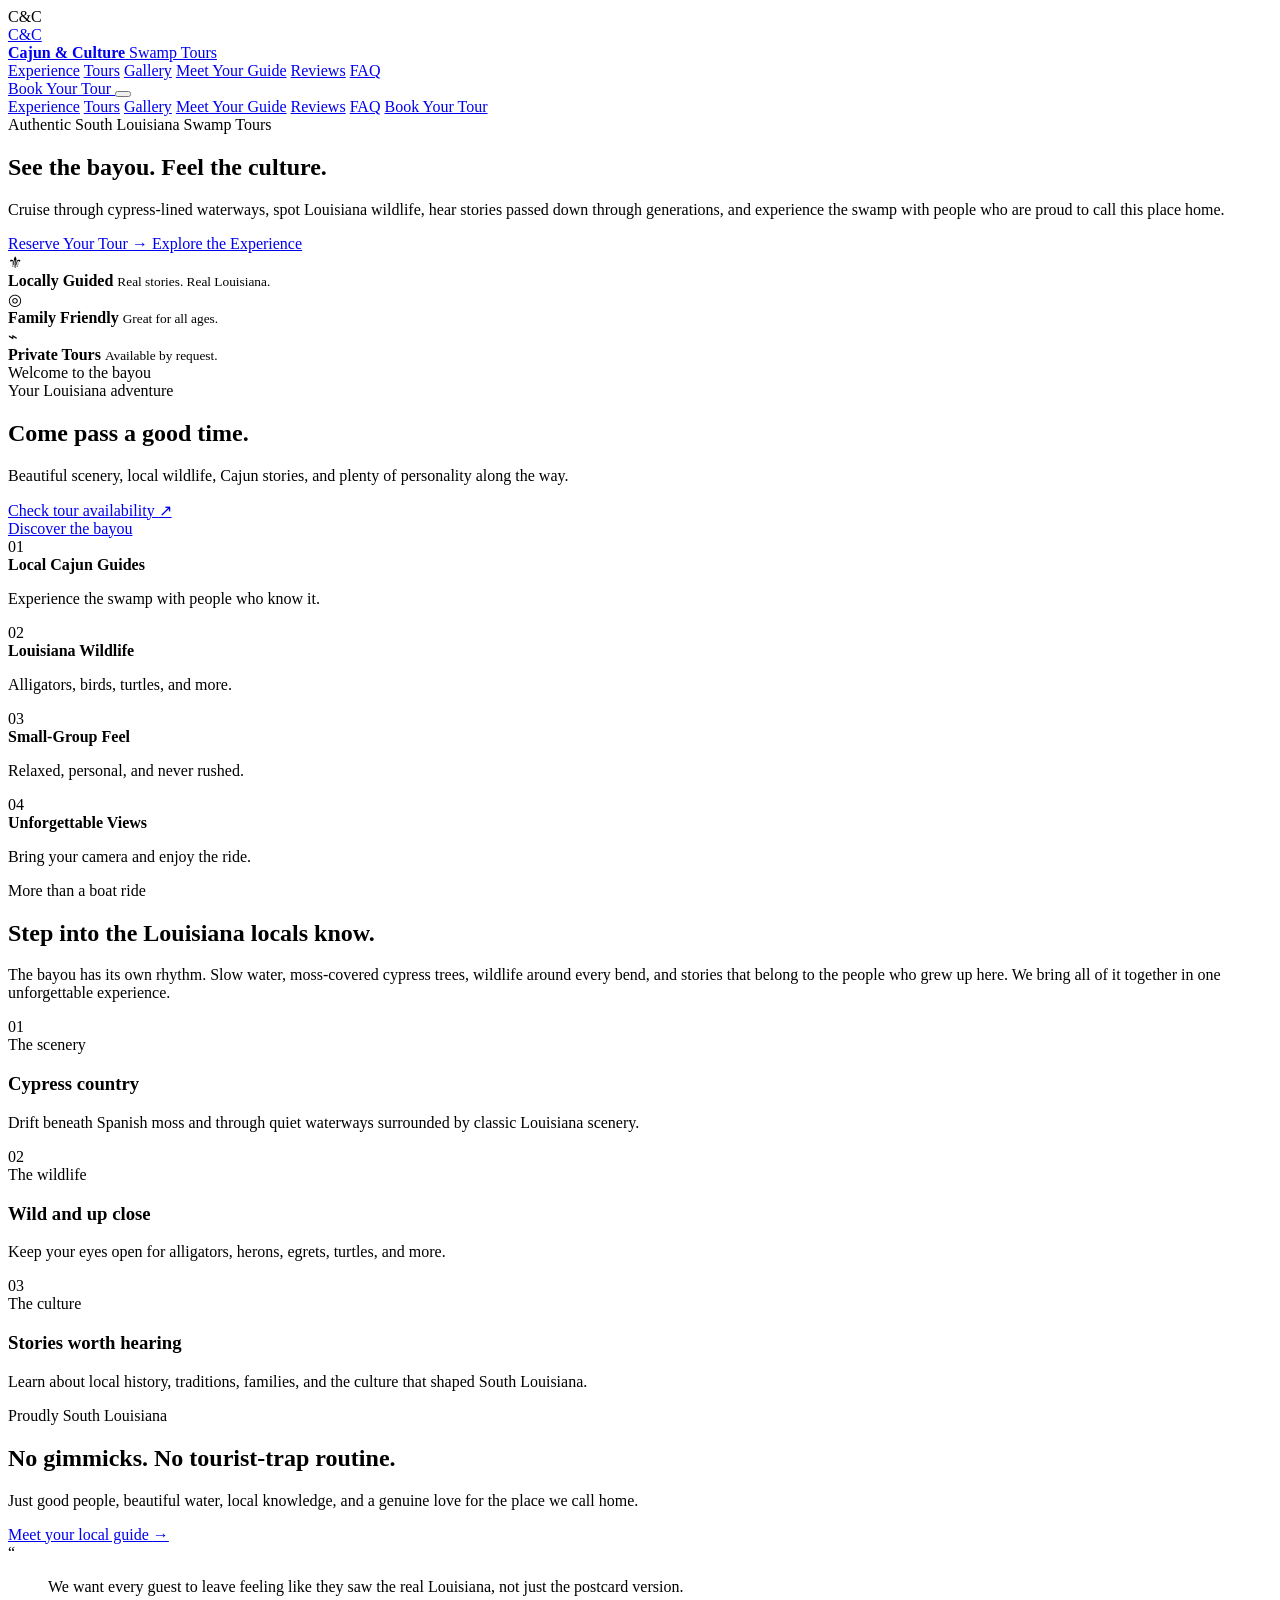
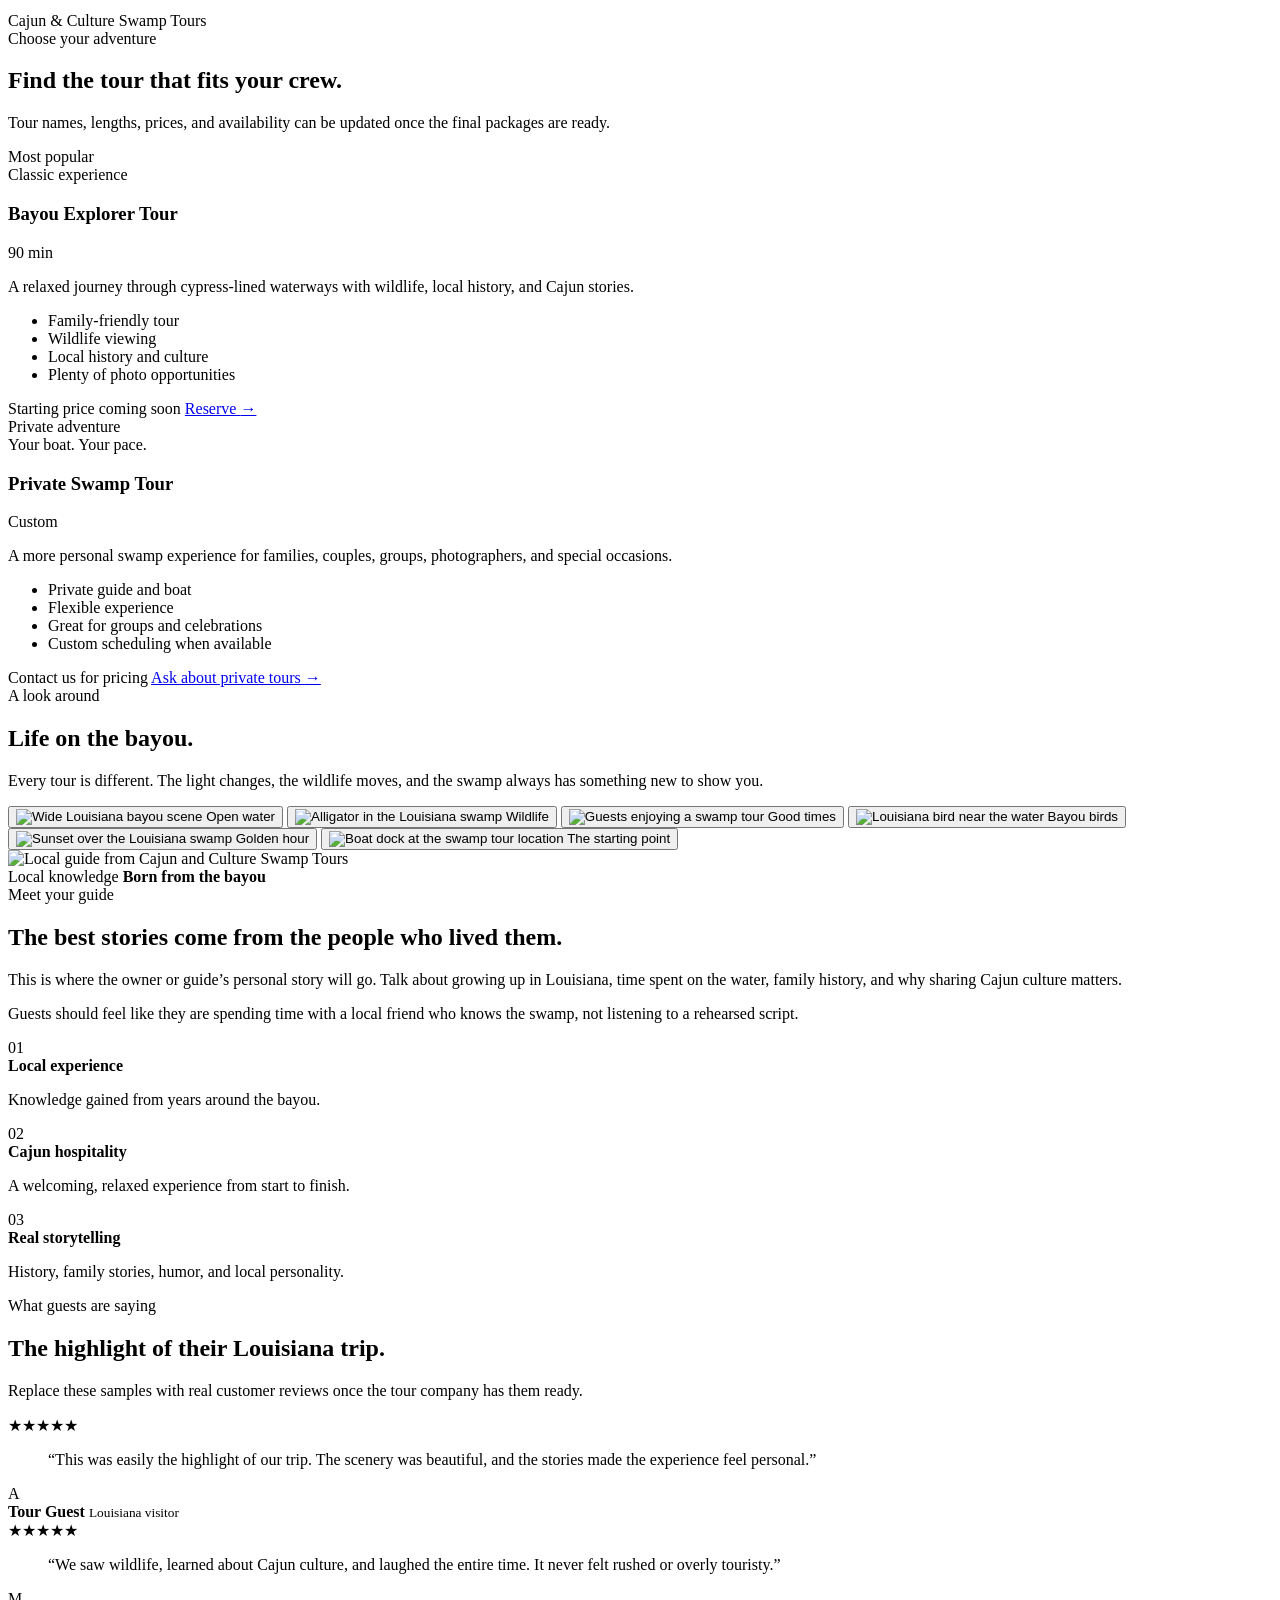
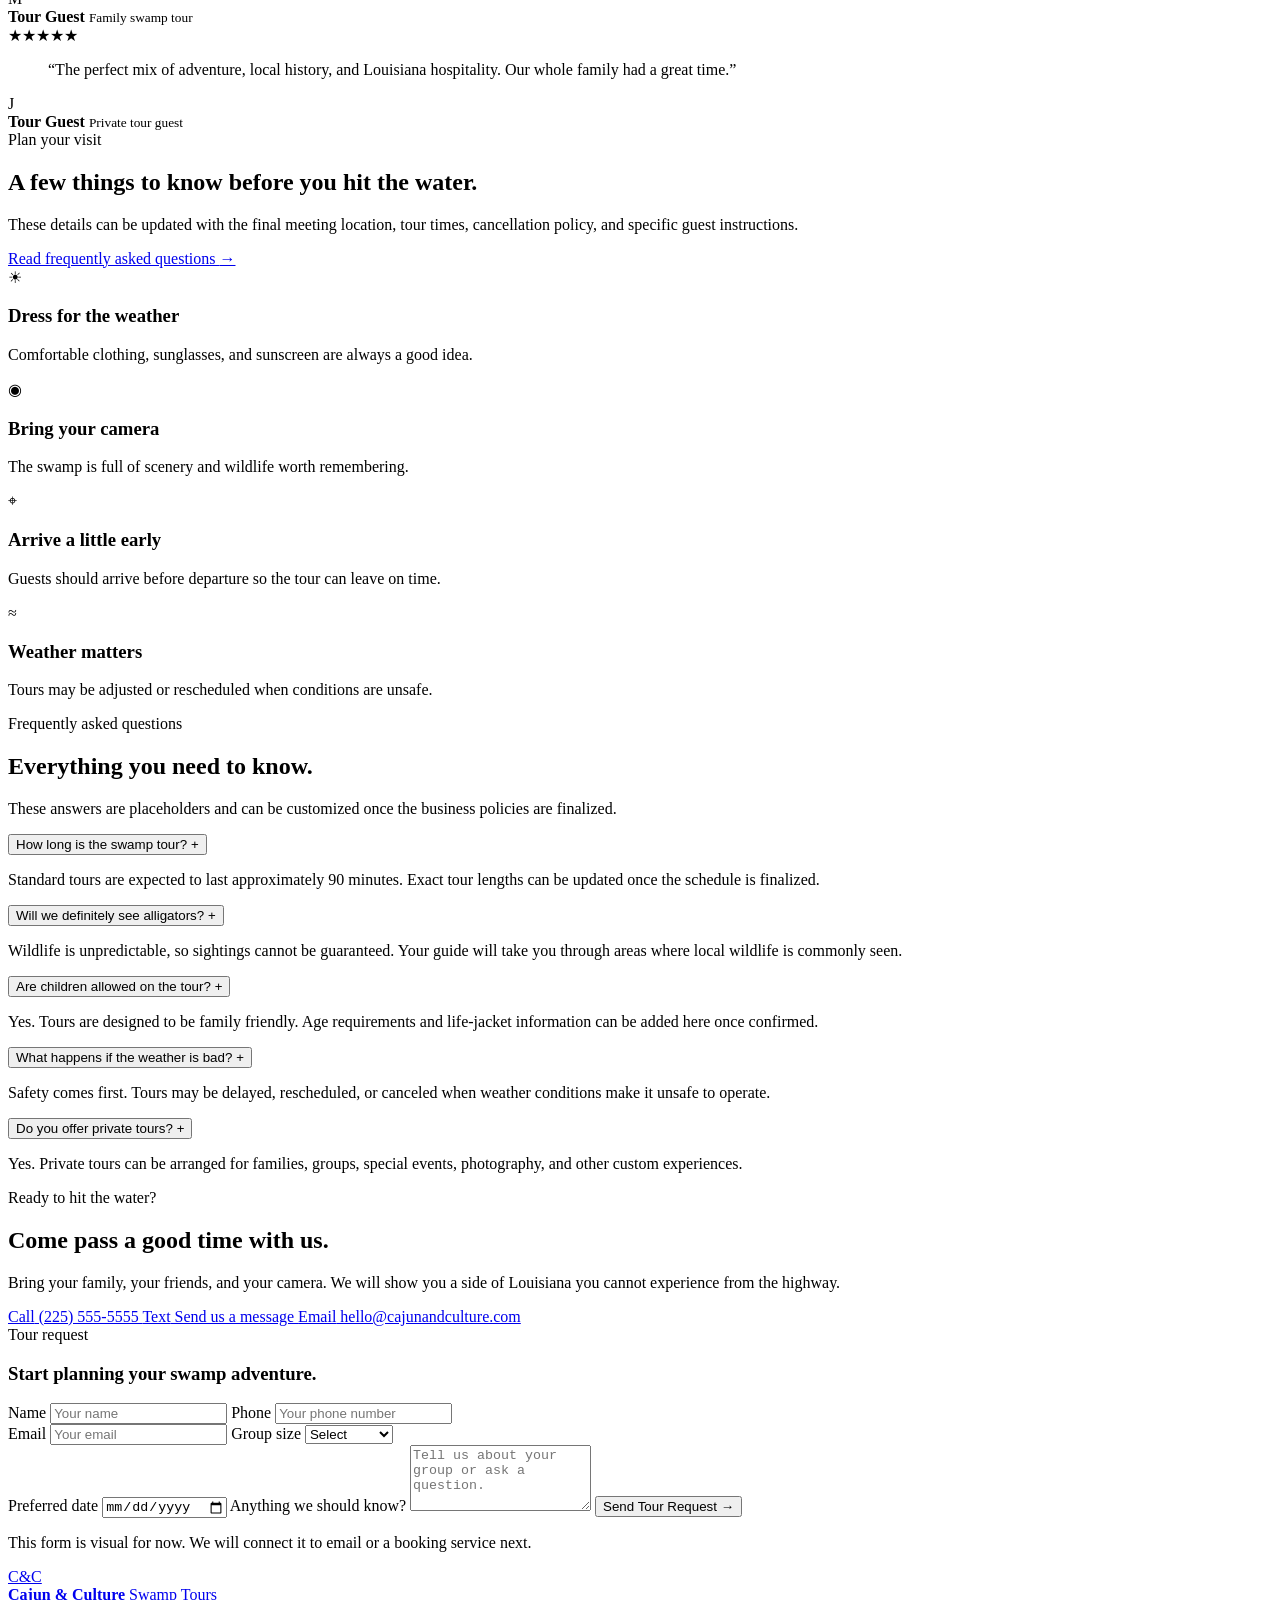
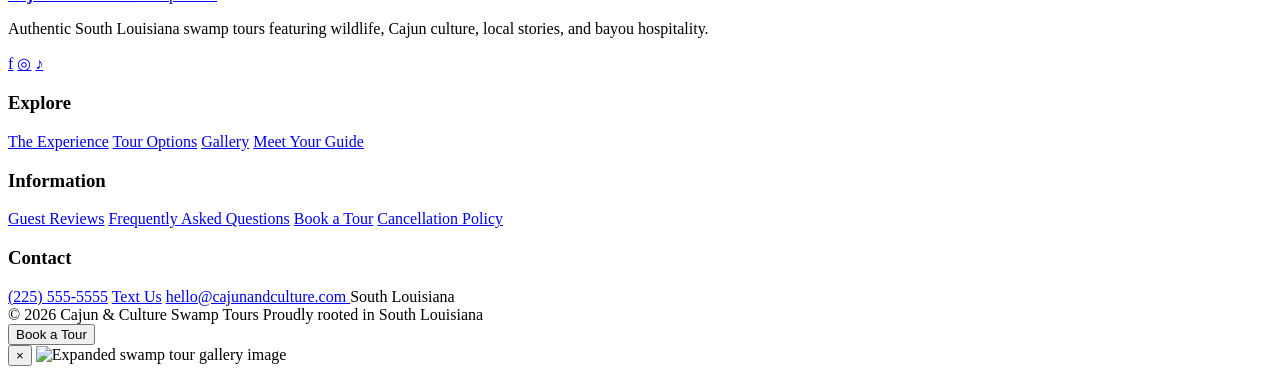
==== commit aecf3ef8: "Update print statement from 'Hello' to 'Goodbye'" ====
--- a/index.html
+++ b/index.html
@@ -10,10 +10,10 @@
 
     <meta
         name="description"
-        content="Cajun & Culture Swamp Tours offers authentic South Louisiana swamp tours, local stories, wildlife, and Cajun hospitality."
+        content="Experience the real South Louisiana bayou with Cajun & Culture Swamp Tours. Local guides, wildlife, Cajun stories, and unforgettable swamp adventures."
     >
 
-    <meta name="theme-color" content="#f5ead4">
+    <meta name="theme-color" content="#cbd8cc">
 
     <title>Cajun & Culture Swamp Tours</title>
 
@@ -21,1374 +21,1143 @@
     <link rel="preconnect" href="https://fonts.gstatic.com" crossorigin>
 
     <link
-        href="https://fonts.googleapis.com/css2?family=DM+Sans:wght@400;500;600;700;800&family=Rye&display=swap"
+        href="https://fonts.googleapis.com/css2?family=DM+Sans:wght@400;500;600;700;800&family=Fraunces:opsz,wght@9..144,600;9..144,700;9..144,800&display=swap"
         rel="stylesheet"
     >
 
-    <style>
-        :root {
-            --cream: #f5ead4;
-            --cream-light: #fffaf0;
-            --paper: #f8f0df;
-            --green: #26483b;
-            --green-dark: #17352c;
-            --green-soft: #547260;
-            --blue: #88b8c6;
-            --blue-dark: #356779;
-            --orange: #c85e2f;
-            --orange-dark: #9f4020;
-            --gold: #d9a441;
-            --brown: #563b29;
-            --ink: #20251f;
-            --muted: #67675e;
-            --white: #ffffff;
-            --line: rgba(32, 37, 31, 0.14);
-            --shadow: 0 18px 45px rgba(52, 45, 31, 0.17);
-        }
-
-        * {
-            margin: 0;
-            padding: 0;
-            box-sizing: border-box;
-        }
-
-        html {
-            scroll-behavior: smooth;
-        }
-
-        body {
-            min-height: 100vh;
-            font-family: "DM Sans", sans-serif;
-            background: var(--cream);
-            color: var(--ink);
-            overflow-x: hidden;
-        }
-
-        img {
-            width: 100%;
-            display: block;
-        }
-
-        a {
-            color: inherit;
-        }
-
-        button {
-            font: inherit;
-        }
-
-        .site-header {
-            position: absolute;
-            top: 0;
-            left: 0;
-            width: 100%;
-            z-index: 100;
-            padding: 22px 0;
-        }
-
-        .nav {
-            width: min(1240px, calc(100% - 40px));
-            margin: 0 auto;
-            min-height: 74px;
-            padding: 10px 13px 10px 20px;
-            display: flex;
-            align-items: center;
-            justify-content: space-between;
-            gap: 30px;
-            border: 1px solid rgba(255, 255, 255, 0.35);
-            border-radius: 18px;
-            background: rgba(255, 250, 240, 0.9);
-            backdrop-filter: blur(14px);
-            box-shadow: 0 10px 30px rgba(25, 43, 36, 0.12);
-        }
-
-        .brand {
-            display: flex;
-            align-items: center;
-            gap: 13px;
-            text-decoration: none;
-        }
-
-        .brand-icon {
-            width: 48px;
-            height: 48px;
-            border-radius: 13px;
-            display: grid;
-            place-items: center;
-            background: var(--green);
-            color: var(--cream-light);
-            font-family: "Rye", serif;
-            font-size: 1rem;
-            transform: rotate(-3deg);
-        }
-
-        .brand-text strong {
-            display: block;
-            color: var(--green-dark);
-            font-family: "Rye", serif;
-            font-size: 1.05rem;
-            font-weight: 400;
-            line-height: 1.05;
-        }
-
-        .brand-text span {
-            display: block;
-            margin-top: 4px;
-            color: var(--orange);
-            font-size: 0.68rem;
-            font-weight: 800;
-            letter-spacing: 0.16em;
-            text-transform: uppercase;
-        }
-
-        .nav-links {
-            display: flex;
-            align-items: center;
-            gap: 28px;
-        }
-
-        .nav-links a {
-            color: var(--green-dark);
-            text-decoration: none;
-            font-size: 0.91rem;
-            font-weight: 800;
-        }
-
-        .nav-links a:hover {
-            color: var(--orange);
-        }
-
-        .nav-cta {
-            min-height: 48px;
-            padding: 0 24px;
-            border-radius: 13px;
-            display: inline-flex;
-            align-items: center;
-            justify-content: center;
-            background: var(--orange);
-            color: var(--white);
-            text-decoration: none;
-            font-weight: 800;
-            box-shadow: 0 9px 20px rgba(200, 94, 47, 0.23);
-            transition:
-                transform 0.2s ease,
-                background 0.2s ease;
-        }
-
-        .nav-cta:hover {
-            transform: translateY(-2px);
-            background: var(--orange-dark);
-        }
-
-        .menu-button {
-            display: none;
-            width: 46px;
-            height: 46px;
-            border: 0;
-            border-radius: 12px;
-            background: var(--green);
-            color: white;
-            cursor: pointer;
-            font-size: 1.2rem;
-        }
-
-        .hero {
-            position: relative;
-            min-height: 900px;
-            padding: 150px 0 105px;
-            display: flex;
-            align-items: center;
-            overflow: hidden;
-            background:
-                linear-gradient(
-                    90deg,
-                    rgba(245, 234, 212, 0.98) 0%,
-                    rgba(245, 234, 212, 0.93) 42%,
-                    rgba(245, 234, 212, 0.3) 70%,
-                    rgba(245, 234, 212, 0.08) 100%
-                ),
-                url("swamp-hero.jpg") center / cover no-repeat;
-        }
-
-        .hero::before {
-            content: "";
-            position: absolute;
-            inset: 0;
-            background:
-                radial-gradient(
-                    circle at 12% 22%,
-                    rgba(136, 184, 198, 0.42),
-                    transparent 25rem
-                );
-            pointer-events: none;
-        }
-
-        .hero::after {
-            content: "";
-            position: absolute;
-            left: -5%;
-            right: -5%;
-            bottom: -115px;
-            height: 220px;
-            border-radius: 50% 50% 0 0;
-            background: var(--cream);
-        }
-
-        .hero-inner {
-            position: relative;
-            z-index: 2;
-            width: min(1240px, calc(100% - 40px));
-            margin: 0 auto;
-            display: grid;
-            grid-template-columns: 1.02fr 0.98fr;
-            gap: 70px;
-            align-items: center;
-        }
-
-        .location-tag {
-            display: inline-flex;
-            align-items: center;
-            gap: 9px;
-            padding: 10px 15px;
-            border-radius: 9px;
-            background: var(--blue-dark);
-            color: var(--white);
-            font-size: 0.74rem;
-            font-weight: 800;
-            letter-spacing: 0.09em;
-            text-transform: uppercase;
-            transform: rotate(-1deg);
-            box-shadow: 5px 6px 0 rgba(23, 53, 44, 0.18);
-        }
-
-        .hero h1 {
-            max-width: 760px;
-            margin-top: 24px;
-            font-family: "Rye", serif;
-            font-size: clamp(3.7rem, 6.4vw, 7rem);
-            font-weight: 400;
-            line-height: 0.98;
-            letter-spacing: -0.035em;
-            color: var(--green-dark);
-        }
-
-        .hero h1 span {
-            color: var(--orange);
-        }
-
-        .hero-copy {
-            max-width: 650px;
-            margin-top: 25px;
-            color: #3f493f;
-            font-size: 1.12rem;
-            line-height: 1.75;
-            font-weight: 500;
-        }
-
-        .hero-actions {
-            margin-top: 32px;
-            display: flex;
-            flex-wrap: wrap;
-            gap: 13px;
-        }
-
-        .button {
-            min-height: 56px;
-            padding: 0 27px;
-            border-radius: 12px;
-            display: inline-flex;
-            align-items: center;
-            justify-content: center;
-            gap: 10px;
-            text-decoration: none;
-            font-weight: 800;
-            transition:
-                transform 0.2s ease,
-                box-shadow 0.2s ease;
-        }
-
-        .button:hover {
-            transform: translateY(-3px);
-        }
-
-        .button-primary {
-            background: var(--orange);
-            color: var(--white);
-            box-shadow: 7px 8px 0 rgba(159, 64, 32, 0.22);
-        }
-
-        .button-secondary {
-            border: 2px solid var(--green);
-            color: var(--green-dark);
-            background: rgba(255, 250, 240, 0.56);
-        }
-
-        .hero-note {
-            margin-top: 25px;
-            display: flex;
-            align-items: center;
-            gap: 12px;
-            color: var(--green-dark);
-            font-size: 0.88rem;
-            font-weight: 800;
-        }
-
-        .hero-note-line {
-            width: 42px;
-            height: 3px;
-            border-radius: 10px;
-            background: var(--gold);
-        }
-
-        .hero-postcard {
-            position: relative;
-            max-width: 470px;
-            margin-left: auto;
-            padding: 13px 13px 24px;
-            border-radius: 8px;
-            background: var(--cream-light);
-            box-shadow: var(--shadow);
-            transform: rotate(3deg);
-        }
-
-        .hero-postcard::before {
-            content: "";
-            position: absolute;
-            width: 96px;
-            height: 30px;
-            top: -11px;
-            left: 50%;
-            transform: translateX(-50%) rotate(-2deg);
-            background: rgba(217, 164, 65, 0.68);
-            opacity: 0.8;
-        }
-
-        .postcard-image {
-            height: 410px;
-            overflow: hidden;
-            background:
-                url("tour-boat.jpg") center / cover no-repeat;
-        }
-
-        .postcard-bottom {
-            padding: 20px 12px 0;
-            display: flex;
-            align-items: flex-end;
-            justify-content: space-between;
-            gap: 20px;
-        }
-
-        .postcard-bottom h2 {
-            color: var(--green-dark);
-            font-family: "Rye", serif;
-            font-size: 1.35rem;
-            font-weight: 400;
-        }
-
-        .postcard-bottom p {
-            margin-top: 5px;
-            color: var(--muted);
-            font-size: 0.86rem;
-            line-height: 1.5;
-        }
-
-        .postcard-stamp {
-            min-width: 70px;
-            min-height: 70px;
-            border: 3px dashed var(--orange);
-            border-radius: 50%;
-            display: grid;
-            place-items: center;
-            color: var(--orange);
-            font-family: "Rye", serif;
-            font-size: 0.71rem;
-            text-align: center;
-            transform: rotate(-9deg);
-        }
-
-        .quick-info {
-            position: relative;
-            z-index: 8;
-            margin-top: -25px;
-        }
-
-        .quick-info-inner {
-            width: min(1120px, calc(100% - 40px));
-            margin: 0 auto;
-            padding: 27px;
-            display: grid;
-            grid-template-columns: repeat(4, 1fr);
-            background: var(--green);
-            color: var(--white);
-            border-radius: 18px;
-            box-shadow: var(--shadow);
-        }
-
-        .info-item {
-            padding: 4px 24px;
-            border-right: 1px solid rgba(255, 255, 255, 0.18);
-        }
-
-        .info-item:last-child {
-            border-right: 0;
-        }
-
-        .info-item span {
-            display: block;
-            color: #b9d0c4;
-            font-size: 0.7rem;
-            font-weight: 800;
-            letter-spacing: 0.11em;
-            text-transform: uppercase;
-        }
-
-        .info-item strong {
-            display: block;
-            margin-top: 7px;
-            font-size: 0.95rem;
-            line-height: 1.4;
-        }
-
-        .section {
-            padding: 105px 0;
-        }
-
-        .section-inner {
-            width: min(1160px, calc(100% - 40px));
-            margin: 0 auto;
-        }
-
-        .section-label {
-            color: var(--orange);
-            font-size: 0.75rem;
-            font-weight: 800;
-            letter-spacing: 0.14em;
-            text-transform: uppercase;
-        }
-
-        .section-title {
-            max-width: 800px;
-            margin-top: 12px;
-            color: var(--green-dark);
-            font-family: "Rye", serif;
-            font-size: clamp(2.6rem, 4.8vw, 4.9rem);
-            font-weight: 400;
-            line-height: 1.06;
-        }
-
-        .section-copy {
-            max-width: 720px;
-            margin-top: 20px;
-            color: var(--muted);
-            font-size: 1.04rem;
-            line-height: 1.8;
-        }
-
-        .tour-grid {
-            margin-top: 52px;
-            display: grid;
-            grid-template-columns: 1.15fr 0.85fr;
-            gap: 26px;
-        }
-
-        .tour-card {
-            position: relative;
-            min-height: 480px;
-            overflow: hidden;
-            padding: 30px;
-            display: flex;
-            align-items: flex-end;
-            border-radius: 20px;
-            box-shadow: var(--shadow);
-        }
-
-        .tour-card-large {
-            background:
-                linear-gradient(
-                    to top,
-                    rgba(18, 43, 35, 0.96),
-                    rgba(18, 43, 35, 0.06) 75%
-                ),
-                url("cypress-trees.jpg") center / cover no-repeat;
-        }
-
-        .tour-card-small {
-            background:
-                linear-gradient(
-                    to top,
-                    rgba(74, 37, 22, 0.93),
-                    rgba(74, 37, 22, 0.08) 75%
-                ),
-                url("alligator.jpg") center / cover no-repeat;
-        }
-
-        .tour-card-content {
-            position: relative;
-            z-index: 2;
-            color: var(--white);
-        }
-
-        .tour-card-tag {
-            display: inline-block;
-            padding: 8px 11px;
-            border-radius: 7px;
-            background: var(--gold);
-            color: var(--green-dark);
-            font-size: 0.7rem;
-            font-weight: 900;
-            letter-spacing: 0.09em;
-            text-transform: uppercase;
-        }
-
-        .tour-card h3 {
-            margin-top: 14px;
-            font-family: "Rye", serif;
-            font-size: 2.1rem;
-            font-weight: 400;
-        }
-
-        .tour-card p {
-            max-width: 560px;
-            margin-top: 10px;
-            color: rgba(255, 255, 255, 0.8);
-            line-height: 1.65;
-        }
-
-        .story-section {
-            position: relative;
-            background: var(--blue);
-            overflow: hidden;
-        }
-
-        .story-section::before,
-        .story-section::after {
-            content: "";
-            position: absolute;
-            left: -5%;
-            right: -5%;
-            height: 150px;
-            background: var(--cream);
-            border-radius: 50%;
-        }
-
-        .story-section::before {
-            top: -110px;
-        }
-
-        .story-section::after {
-            bottom: -110px;
-        }
-
-        .story-grid {
-            position: relative;
-            z-index: 3;
-            display: grid;
-            grid-template-columns: 0.92fr 1.08fr;
-            gap: 75px;
-            align-items: center;
-        }
-
-        .story-photo-wrap {
-            position: relative;
-            padding: 16px;
-            background: var(--cream-light);
-            box-shadow: var(--shadow);
-            transform: rotate(-2deg);
-        }
-
-        .story-photo {
-            min-height: 520px;
-            background:
-                url("guide.jpg") center / cover no-repeat;
-        }
-
-        .story-photo-caption {
-            padding: 15px 8px 3px;
-            color: var(--green-dark);
-            font-family: "Rye", serif;
-            text-align: center;
-        }
-
-        .story-copy .section-label {
-            color: var(--green-dark);
-        }
-
-        .story-copy .section-title {
-            color: var(--green-dark);
-        }
-
-        .story-copy p {
-            margin-top: 22px;
-            color: #29443c;
-            font-size: 1.06rem;
-            line-height: 1.85;
-        }
-
-        .story-points {
-            margin-top: 28px;
-            display: grid;
-            gap: 13px;
-        }
-
-        .story-point {
-            padding: 15px 17px;
-            display: flex;
-            align-items: center;
-            gap: 13px;
-            border: 1px solid rgba(23, 53, 44, 0.18);
-            border-radius: 12px;
-            background: rgba(255, 250, 240, 0.54);
-            color: var(--green-dark);
-            font-weight: 800;
-        }
-
-        .story-point-number {
-            min-width: 32px;
-            height: 32px;
-            border-radius: 50%;
-            display: grid;
-            place-items: center;
-            background: var(--orange);
-            color: white;
-            font-size: 0.8rem;
-        }
-
-        .review-section {
-            background:
-                radial-gradient(
-                    circle at 85% 25%,
-                    rgba(217, 164, 65, 0.22),
-                    transparent 22rem
-                ),
-                var(--paper);
-        }
-
-        .reviews {
-            margin-top: 48px;
-            display: grid;
-            grid-template-columns: repeat(3, 1fr);
-            gap: 20px;
-        }
-
-        .review-card {
-            padding: 28px;
-            border: 1px solid var(--line);
-            border-radius: 16px;
-            background: var(--cream-light);
-            box-shadow: 5px 7px 0 rgba(38, 72, 59, 0.1);
-        }
-
-        .stars {
-            color: var(--gold);
-            letter-spacing: 0.08em;
-        }
-
-        .review-card p {
-            margin-top: 15px;
-            color: #4c5149;
-            line-height: 1.7;
-        }
-
-        .review-card strong {
-            display: block;
-            margin-top: 18px;
-            color: var(--green-dark);
-        }
-
-        .cta-section {
-            padding-top: 30px;
-        }
-
-        .cta-box {
-            position: relative;
-            overflow: hidden;
-            padding: 75px 65px;
-            border-radius: 24px;
-            background:
-                linear-gradient(
-                    110deg,
-                    rgba(23, 53, 44, 0.98),
-                    rgba(23, 53, 44, 0.77)
-                ),
-                url("swamp-hero.jpg") center / cover no-repeat;
-            color: var(--white);
-            box-shadow: var(--shadow);
-        }
-
-        .cta-box::after {
-            content: "Laissez les bons temps rouler";
-            position: absolute;
-            right: -40px;
-            bottom: 15px;
-            color: rgba(255, 255, 255, 0.07);
-            font-family: "Rye", serif;
-            font-size: 3.4rem;
-            white-space: nowrap;
-            transform: rotate(-4deg);
-        }
-
-        .cta-content {
-            position: relative;
-            z-index: 2;
-            max-width: 710px;
-        }
-
-        .cta-box h2 {
-            font-family: "Rye", serif;
-            font-size: clamp(2.7rem, 5vw, 5rem);
-            font-weight: 400;
-            line-height: 1.05;
-        }
-
-        .cta-box p {
-            max-width: 610px;
-            margin-top: 20px;
-            color: rgba(255, 255, 255, 0.78);
-            font-size: 1.04rem;
-            line-height: 1.75;
-        }
-
-        .cta-box .button-secondary {
-            border-color: rgba(255, 255, 255, 0.65);
-            color: var(--white);
-            background: rgba(255, 255, 255, 0.06);
-        }
-
-        .site-footer {
-            margin-top: 110px;
-            padding: 55px 0 28px;
-            background: var(--green-dark);
-            color: var(--white);
-        }
-
-        .footer-inner {
-            width: min(1160px, calc(100% - 40px));
-            margin: 0 auto;
-        }
-
-        .footer-top {
-            display: grid;
-            grid-template-columns: 1.2fr 0.8fr;
-            gap: 60px;
-        }
-
-        .footer-brand p {
-            max-width: 520px;
-            margin-top: 18px;
-            color: #b9c9bf;
-            line-height: 1.7;
-        }
-
-        .footer-links {
-            display: grid;
-            grid-template-columns: repeat(2, 1fr);
-            gap: 14px 24px;
-        }
-
-        .footer-links a {
-            color: #d4dfd8;
-            text-decoration: none;
-            font-weight: 700;
-        }
-
-        .footer-links a:hover {
-            color: var(--gold);
-        }
-
-        .footer-bottom {
-            margin-top: 45px;
-            padding-top: 24px;
-            display: flex;
-            justify-content: space-between;
-            gap: 20px;
-            border-top: 1px solid rgba(255, 255, 255, 0.13);
-            color: #91a69a;
-            font-size: 0.83rem;
-        }
-
-        @media (max-width: 980px) {
-            .nav-links,
-            .nav-cta {
-                display: none;
-            }
-
-            .menu-button {
-                display: block;
-            }
-
-            .nav-links.open {
-                position: absolute;
-                top: 95px;
-                left: 20px;
-                right: 20px;
-                display: grid;
-                gap: 0;
-                overflow: hidden;
-                border-radius: 14px;
-                background: var(--cream-light);
-                box-shadow: var(--shadow);
-            }
-
-            .nav-links.open a {
-                padding: 17px 20px;
-                border-bottom: 1px solid var(--line);
-            }
-
-            .hero {
-                min-height: auto;
-                padding-top: 145px;
-                background:
-                    linear-gradient(
-                        rgba(245, 234, 212, 0.9),
-                        rgba(245, 234, 212, 0.8)
-                    ),
-                    url("swamp-hero.jpg") center / cover no-repeat;
-            }
-
-            .hero-inner {
-                grid-template-columns: 1fr;
-            }
-
-            .hero-postcard {
-                max-width: 620px;
-                margin: 0;
-            }
-
-            .quick-info-inner {
-                grid-template-columns: repeat(2, 1fr);
-            }
-
-            .info-item:nth-child(2) {
-                border-right: 0;
-            }
-
-            .info-item:nth-child(1),
-            .info-item:nth-child(2) {
-                padding-bottom: 20px;
-            }
-
-            .info-item:nth-child(3),
-            .info-item:nth-child(4) {
-                padding-top: 20px;
-                border-top: 1px solid rgba(255, 255, 255, 0.18);
-            }
-
-            .tour-grid {
-                grid-template-columns: 1fr;
-            }
-
-            .story-grid {
-                grid-template-columns: 1fr;
-            }
-
-            .reviews {
-                grid-template-columns: 1fr;
-            }
-
-            .footer-top {
-                grid-template-columns: 1fr;
-            }
-        }
-
-        @media (max-width: 650px) {
-            .site-header {
-                padding-top: 12px;
-            }
-
-            .nav {
-                width: calc(100% - 24px);
-                padding-left: 12px;
-            }
-
-            .brand-icon {
-                width: 43px;
-                height: 43px;
-            }
-
-            .brand-text strong {
-                font-size: 0.88rem;
-            }
-
-            .brand-text span {
-                font-size: 0.57rem;
-            }
-
-            .nav-links.open {
-                top: 86px;
-                left: 12px;
-                right: 12px;
-            }
-
-            .hero {
-                padding: 125px 0 90px;
-            }
-
-            .hero-inner,
-            .section-inner {
-                width: calc(100% - 28px);
-            }
-
-            .hero h1 {
-                font-size: clamp(3rem, 15vw, 4.8rem);
-            }
-
-            .hero-copy {
-                font-size: 1rem;
-            }
-
-            .hero-actions {
-                flex-direction: column;
-            }
-
-            .button {
-                width: 100%;
-            }
-
-            .postcard-image {
-                height: 310px;
-            }
-
-            .postcard-bottom {
-                align-items: flex-start;
-            }
-
-            .postcard-stamp {
-                min-width: 58px;
-                min-height: 58px;
-                font-size: 0.6rem;
-            }
-
-            .quick-info-inner {
-                width: calc(100% - 28px);
-                grid-template-columns: 1fr;
-            }
-
-            .info-item {
-                padding: 17px 8px;
-                border-right: 0;
-                border-bottom: 1px solid rgba(255, 255, 255, 0.18);
-            }
-
-            .info-item:nth-child(3),
-            .info-item:nth-child(4) {
-                border-top: 0;
-            }
-
-            .info-item:last-child {
-                border-bottom: 0;
-            }
-
-            .section {
-                padding: 78px 0;
-            }
-
-            .tour-card {
-                min-height: 390px;
-            }
-
-            .story-photo {
-                min-height: 390px;
-            }
-
-            .cta-box {
-                padding: 45px 24px;
-            }
-
-            .footer-links {
-                grid-template-columns: 1fr;
-            }
-
-            .footer-bottom {
-                flex-direction: column;
-            }
-        }
-    </style>
+    <link rel="stylesheet" href="style.css">
 </head>
 
 <body>
 
-<header class="site-header">
-
-    <nav class="nav">
-
-        <a class="brand" href="#home">
-
-            <div class="brand-icon">
-                C&C
-            </div>
-
-            <div class="brand-text">
-                <strong>Cajun & Culture</strong>
-                <span>Swamp Tours</span>
-            </div>
-
-        </a>
-
-        <div class="nav-links" id="navLinks">
-            <a href="#home">Home</a>
+    <div class="page-loader" id="pageLoader">
+        <div class="loader-mark">C&C</div>
+    </div>
+
+    <header class="site-header" id="siteHeader">
+
+        <div class="nav-wrap">
+
+            <a class="brand" href="#home" aria-label="Cajun and Culture home">
+
+                <div class="brand-mark">
+                    C&C
+                </div>
+
+                <div class="brand-copy">
+                    <strong>Cajun & Culture</strong>
+                    <span>Swamp Tours</span>
+                </div>
+
+            </a>
+
+            <nav class="desktop-nav" aria-label="Main navigation">
+                <a href="#experience">Experience</a>
+                <a href="#tours">Tours</a>
+                <a href="#gallery">Gallery</a>
+                <a href="#guide">Meet Your Guide</a>
+                <a href="#reviews">Reviews</a>
+                <a href="#faq">FAQ</a>
+            </nav>
+
+            <a class="nav-book-button" href="#booking">
+                Book Your Tour
+            </a>
+
+            <button
+                class="menu-button"
+                id="menuButton"
+                type="button"
+                aria-label="Open navigation menu"
+                aria-expanded="false"
+                aria-controls="mobileMenu"
+            >
+                <span></span>
+                <span></span>
+                <span></span>
+            </button>
+
+        </div>
+
+        <div class="mobile-menu" id="mobileMenu">
+
+            <a href="#experience">Experience</a>
             <a href="#tours">Tours</a>
-            <a href="#story">Our Story</a>
+            <a href="#gallery">Gallery</a>
+            <a href="#guide">Meet Your Guide</a>
             <a href="#reviews">Reviews</a>
-            <a href="#contact">Contact</a>
+            <a href="#faq">FAQ</a>
+
+            <a class="mobile-book-button" href="#booking">
+                Book Your Tour
+            </a>
+
         </div>
 
-        <a class="nav-cta" href="#contact">
-            Book a Tour
-        </a>
-
-        <button
-            class="menu-button"
-            id="menuButton"
-            aria-label="Open menu"
-            aria-expanded="false"
-        >
-            ☰
-        </button>
-
-    </nav>
-
-</header>
-
-<main>
-
-    <section class="hero" id="home">
-
-        <div class="hero-inner">
-
-            <div>
-
-                <div class="location-tag">
-                    ⚜ South Louisiana Swamp Tours
-                </div>
-
-                <h1>
-                    See the bayou.
-                    <span>Meet the culture.</span>
-                </h1>
-
-                <p class="hero-copy">
-                    Come ride through Louisiana's cypress-lined waterways,
-                    spot local wildlife, hear stories from the bayou, and
-                    experience the culture that makes this place unlike
-                    anywhere else in the world.
-                </p>
-
-                <div class="hero-actions">
-
-                    <a class="button button-primary" href="#contact">
-                        Reserve Your Tour
-                        <span>→</span>
+    </header>
+
+    <main>
+
+        <section class="hero" id="home">
+
+            <div class="hero-background" aria-hidden="true"></div>
+            <div class="hero-shade" aria-hidden="true"></div>
+            <div class="hero-water-glow" aria-hidden="true"></div>
+
+            <div class="hero-inner">
+
+                <div class="hero-content">
+
+                    <div class="hero-eyebrow reveal">
+                        <span class="eyebrow-line"></span>
+                        Authentic South Louisiana Swamp Tours
+                    </div>
+
+                    <h1 class="hero-title reveal">
+                        See the bayou.
+                        <span>Feel the culture.</span>
+                    </h1>
+
+                    <p class="hero-description reveal">
+                        Cruise through cypress-lined waterways, spot Louisiana
+                        wildlife, hear stories passed down through generations,
+                        and experience the swamp with people who are proud to call
+                        this place home.
+                    </p>
+
+                    <div class="hero-actions reveal">
+
+                        <a class="button button-primary" href="#booking">
+                            Reserve Your Tour
+                            <span aria-hidden="true">→</span>
+                        </a>
+
+                        <a class="button button-ghost" href="#experience">
+                            Explore the Experience
+                        </a>
+
+                    </div>
+
+                    <div class="hero-details reveal">
+
+                        <div class="hero-detail">
+                            <span class="hero-detail-icon">⚜</span>
+                            <div>
+                                <strong>Locally Guided</strong>
+                                <small>Real stories. Real Louisiana.</small>
+                            </div>
+                        </div>
+
+                        <div class="hero-detail">
+                            <span class="hero-detail-icon">◎</span>
+                            <div>
+                                <strong>Family Friendly</strong>
+                                <small>Great for all ages.</small>
+                            </div>
+                        </div>
+
+                        <div class="hero-detail">
+                            <span class="hero-detail-icon">⌁</span>
+                            <div>
+                                <strong>Private Tours</strong>
+                                <small>Available by request.</small>
+                            </div>
+                        </div>
+
+                    </div>
+
+                </div>
+
+                <aside class="hero-booking-card reveal">
+
+                    <div class="hero-card-photo">
+                        <span class="photo-label">
+                            Welcome to the bayou
+                        </span>
+                    </div>
+
+                    <div class="hero-card-body">
+
+                        <span class="card-kicker">
+                            Your Louisiana adventure
+                        </span>
+
+                        <h2>
+                            Come pass a good time.
+                        </h2>
+
+                        <p>
+                            Beautiful scenery, local wildlife, Cajun stories,
+                            and plenty of personality along the way.
+                        </p>
+
+                        <a href="#booking">
+                            Check tour availability
+                            <span aria-hidden="true">↗</span>
+                        </a>
+
+                    </div>
+
+                </aside>
+
+            </div>
+
+            <a class="scroll-prompt" href="#experience" aria-label="Scroll to experience section">
+                <span>Discover the bayou</span>
+                <i></i>
+            </a>
+
+        </section>
+
+        <section class="floating-facts" aria-label="Tour highlights">
+
+            <div class="floating-facts-inner">
+
+                <div class="fact-item">
+                    <span class="fact-number">01</span>
+                    <div>
+                        <strong>Local Cajun Guides</strong>
+                        <p>Experience the swamp with people who know it.</p>
+                    </div>
+                </div>
+
+                <div class="fact-item">
+                    <span class="fact-number">02</span>
+                    <div>
+                        <strong>Louisiana Wildlife</strong>
+                        <p>Alligators, birds, turtles, and more.</p>
+                    </div>
+                </div>
+
+                <div class="fact-item">
+                    <span class="fact-number">03</span>
+                    <div>
+                        <strong>Small-Group Feel</strong>
+                        <p>Relaxed, personal, and never rushed.</p>
+                    </div>
+                </div>
+
+                <div class="fact-item">
+                    <span class="fact-number">04</span>
+                    <div>
+                        <strong>Unforgettable Views</strong>
+                        <p>Bring your camera and enjoy the ride.</p>
+                    </div>
+                </div>
+
+            </div>
+
+        </section>
+
+        <section class="section intro-section" id="experience">
+
+            <div class="section-shell">
+
+                <div class="intro-heading reveal">
+
+                    <div>
+                        <span class="section-kicker">
+                            More than a boat ride
+                        </span>
+
+                        <h2>
+                            Step into the Louisiana locals know.
+                        </h2>
+                    </div>
+
+                    <p>
+                        The bayou has its own rhythm. Slow water, moss-covered
+                        cypress trees, wildlife around every bend, and stories
+                        that belong to the people who grew up here. We bring all
+                        of it together in one unforgettable experience.
+                    </p>
+
+                </div>
+
+                <div class="experience-grid">
+
+                    <article class="experience-card experience-card-large reveal">
+
+                        <div class="experience-image experience-image-cypress"></div>
+
+                        <div class="experience-card-content">
+
+                            <span class="experience-number">01</span>
+
+                            <div>
+                                <span class="mini-kicker">The scenery</span>
+
+                                <h3>Cypress country</h3>
+
+                                <p>
+                                    Drift beneath Spanish moss and through quiet
+                                    waterways surrounded by classic Louisiana scenery.
+                                </p>
+                            </div>
+
+                        </div>
+
+                    </article>
+
+                    <article class="experience-card reveal">
+
+                        <div class="experience-image experience-image-wildlife"></div>
+
+                        <div class="experience-card-content">
+
+                            <span class="experience-number">02</span>
+
+                            <div>
+                                <span class="mini-kicker">The wildlife</span>
+
+                                <h3>Wild and up close</h3>
+
+                                <p>
+                                    Keep your eyes open for alligators, herons,
+                                    egrets, turtles, and more.
+                                </p>
+                            </div>
+
+                        </div>
+
+                    </article>
+
+                    <article class="experience-card reveal">
+
+                        <div class="experience-image experience-image-people"></div>
+
+                        <div class="experience-card-content">
+
+                            <span class="experience-number">03</span>
+
+                            <div>
+                                <span class="mini-kicker">The culture</span>
+
+                                <h3>Stories worth hearing</h3>
+
+                                <p>
+                                    Learn about local history, traditions, families,
+                                    and the culture that shaped South Louisiana.
+                                </p>
+                            </div>
+
+                        </div>
+
+                    </article>
+
+                </div>
+
+            </div>
+
+        </section>
+
+        <section class="section story-banner">
+
+            <div class="story-banner-background"></div>
+
+            <div class="section-shell story-banner-inner">
+
+                <div class="story-banner-copy reveal">
+
+                    <span class="section-kicker light">
+                        Proudly South Louisiana
+                    </span>
+
+                    <h2>
+                        No gimmicks. No tourist-trap routine.
+                    </h2>
+
+                    <p>
+                        Just good people, beautiful water, local knowledge,
+                        and a genuine love for the place we call home.
+                    </p>
+
+                    <a class="text-link light" href="#guide">
+                        Meet your local guide
+                        <span aria-hidden="true">→</span>
                     </a>
 
-                    <a class="button button-secondary" href="#tours">
-                        See What You'll Experience
+                </div>
+
+                <div class="story-quote reveal">
+                    <span class="quote-mark">“</span>
+
+                    <blockquote>
+                        We want every guest to leave feeling like they saw
+                        the real Louisiana, not just the postcard version.
+                    </blockquote>
+
+                    <span class="quote-caption">
+                        Cajun & Culture Swamp Tours
+                    </span>
+                </div>
+
+            </div>
+
+        </section>
+
+        <section class="section tours-section" id="tours">
+
+            <div class="section-shell">
+
+                <div class="section-heading centered reveal">
+
+                    <span class="section-kicker">
+                        Choose your adventure
+                    </span>
+
+                    <h2>
+                        Find the tour that fits your crew.
+                    </h2>
+
+                    <p>
+                        Tour names, lengths, prices, and availability can be
+                        updated once the final packages are ready.
+                    </p>
+
+                </div>
+
+                <div class="tour-card-grid">
+
+                    <article class="tour-option reveal">
+
+                        <div class="tour-option-image tour-option-standard">
+                            <span class="tour-badge">Most popular</span>
+                        </div>
+
+                        <div class="tour-option-body">
+
+                            <div class="tour-option-heading">
+                                <div>
+                                    <span class="mini-kicker">Classic experience</span>
+                                    <h3>Bayou Explorer Tour</h3>
+                                </div>
+
+                                <span class="tour-time">90 min</span>
+                            </div>
+
+                            <p>
+                                A relaxed journey through cypress-lined waterways
+                                with wildlife, local history, and Cajun stories.
+                            </p>
+
+                            <ul class="tour-features">
+                                <li>Family-friendly tour</li>
+                                <li>Wildlife viewing</li>
+                                <li>Local history and culture</li>
+                                <li>Plenty of photo opportunities</li>
+                            </ul>
+
+                            <div class="tour-option-footer">
+                                <span>Starting price coming soon</span>
+
+                                <a href="#booking">
+                                    Reserve
+                                    <span aria-hidden="true">→</span>
+                                </a>
+                            </div>
+
+                        </div>
+
+                    </article>
+
+                    <article class="tour-option featured reveal">
+
+                        <div class="tour-option-image tour-option-private">
+                            <span class="tour-badge">Private adventure</span>
+                        </div>
+
+                        <div class="tour-option-body">
+
+                            <div class="tour-option-heading">
+                                <div>
+                                    <span class="mini-kicker">Your boat. Your pace.</span>
+                                    <h3>Private Swamp Tour</h3>
+                                </div>
+
+                                <span class="tour-time">Custom</span>
+                            </div>
+
+                            <p>
+                                A more personal swamp experience for families,
+                                couples, groups, photographers, and special occasions.
+                            </p>
+
+                            <ul class="tour-features">
+                                <li>Private guide and boat</li>
+                                <li>Flexible experience</li>
+                                <li>Great for groups and celebrations</li>
+                                <li>Custom scheduling when available</li>
+                            </ul>
+
+                            <div class="tour-option-footer">
+                                <span>Contact us for pricing</span>
+
+                                <a href="#booking">
+                                    Ask about private tours
+                                    <span aria-hidden="true">→</span>
+                                </a>
+                            </div>
+
+                        </div>
+
+                    </article>
+
+                </div>
+
+            </div>
+
+        </section>
+
+        <section class="section gallery-section" id="gallery">
+
+            <div class="section-shell">
+
+                <div class="gallery-heading reveal">
+
+                    <div>
+                        <span class="section-kicker">
+                            A look around
+                        </span>
+
+                        <h2>
+                            Life on the bayou.
+                        </h2>
+                    </div>
+
+                    <p>
+                        Every tour is different. The light changes, the wildlife
+                        moves, and the swamp always has something new to show you.
+                    </p>
+
+                </div>
+
+                <div class="gallery-grid">
+
+                    <button
+                        class="gallery-item gallery-item-wide reveal"
+                        type="button"
+                        data-image="bayou-wide.jpg"
+                        aria-label="View wide bayou photo"
+                    >
+                        <img
+                            src="bayou-wide.jpg"
+                            alt="Wide Louisiana bayou scene"
+                            loading="lazy"
+                        >
+                        <span>Open water</span>
+                    </button>
+
+                    <button
+                        class="gallery-item reveal"
+                        type="button"
+                        data-image="alligator.jpg"
+                        aria-label="View alligator photo"
+                    >
+                        <img
+                            src="alligator.jpg"
+                            alt="Alligator in the Louisiana swamp"
+                            loading="lazy"
+                        >
+                        <span>Wildlife</span>
+                    </button>
+
+                    <button
+                        class="gallery-item reveal"
+                        type="button"
+                        data-image="guests-on-boat.jpg"
+                        aria-label="View guests on boat photo"
+                    >
+                        <img
+                            src="guests-on-boat.jpg"
+                            alt="Guests enjoying a swamp tour"
+                            loading="lazy"
+                        >
+                        <span>Good times</span>
+                    </button>
+
+                    <button
+                        class="gallery-item reveal"
+                        type="button"
+                        data-image="wildlife-bird.jpg"
+                        aria-label="View Louisiana bird photo"
+                    >
+                        <img
+                            src="wildlife-bird.jpg"
+                            alt="Louisiana bird near the water"
+                            loading="lazy"
+                        >
+                        <span>Bayou birds</span>
+                    </button>
+
+                    <button
+                        class="gallery-item gallery-item-tall reveal"
+                        type="button"
+                        data-image="sunset-swamp.jpg"
+                        aria-label="View swamp sunset photo"
+                    >
+                        <img
+                            src="sunset-swamp.jpg"
+                            alt="Sunset over the Louisiana swamp"
+                            loading="lazy"
+                        >
+                        <span>Golden hour</span>
+                    </button>
+
+                    <button
+                        class="gallery-item reveal"
+                        type="button"
+                        data-image="dock.jpg"
+                        aria-label="View swamp tour dock photo"
+                    >
+                        <img
+                            src="dock.jpg"
+                            alt="Boat dock at the swamp tour location"
+                            loading="lazy"
+                        >
+                        <span>The starting point</span>
+                    </button>
+
+                </div>
+
+            </div>
+
+        </section>
+
+        <section class="section guide-section" id="guide">
+
+            <div class="section-shell guide-grid">
+
+                <div class="guide-photo-wrap reveal">
+
+                    <div class="guide-photo">
+                        <img
+                            src="guide.jpg"
+                            alt="Local guide from Cajun and Culture Swamp Tours"
+                            loading="lazy"
+                        >
+                    </div>
+
+                    <div class="guide-photo-tag">
+                        <span>Local knowledge</span>
+                        <strong>Born from the bayou</strong>
+                    </div>
+
+                </div>
+
+                <div class="guide-copy reveal">
+
+                    <span class="section-kicker">
+                        Meet your guide
+                    </span>
+
+                    <h2>
+                        The best stories come from the people who lived them.
+                    </h2>
+
+                    <p>
+                        This is where the owner or guide’s personal story will go.
+                        Talk about growing up in Louisiana, time spent on the water,
+                        family history, and why sharing Cajun culture matters.
+                    </p>
+
+                    <p>
+                        Guests should feel like they are spending time with a local
+                        friend who knows the swamp, not listening to a rehearsed script.
+                    </p>
+
+                    <div class="guide-values">
+
+                        <div class="guide-value">
+                            <span>01</span>
+                            <div>
+                                <strong>Local experience</strong>
+                                <p>Knowledge gained from years around the bayou.</p>
+                            </div>
+                        </div>
+
+                        <div class="guide-value">
+                            <span>02</span>
+                            <div>
+                                <strong>Cajun hospitality</strong>
+                                <p>A welcoming, relaxed experience from start to finish.</p>
+                            </div>
+                        </div>
+
+                        <div class="guide-value">
+                            <span>03</span>
+                            <div>
+                                <strong>Real storytelling</strong>
+                                <p>History, family stories, humor, and local personality.</p>
+                            </div>
+                        </div>
+
+                    </div>
+
+                </div>
+
+            </div>
+
+        </section>
+
+        <section class="section reviews-section" id="reviews">
+
+            <div class="section-shell">
+
+                <div class="section-heading centered reveal">
+
+                    <span class="section-kicker">
+                        What guests are saying
+                    </span>
+
+                    <h2>
+                        The highlight of their Louisiana trip.
+                    </h2>
+
+                    <p>
+                        Replace these samples with real customer reviews once
+                        the tour company has them ready.
+                    </p>
+
+                </div>
+
+                <div class="reviews-grid">
+
+                    <article class="review-card reveal">
+
+                        <div class="review-stars" aria-label="Five stars">
+                            ★★★★★
+                        </div>
+
+                        <blockquote>
+                            “This was easily the highlight of our trip.
+                            The scenery was beautiful, and the stories made
+                            the experience feel personal.”
+                        </blockquote>
+
+                        <div class="review-author">
+                            <span class="review-avatar">A</span>
+                            <div>
+                                <strong>Tour Guest</strong>
+                                <small>Louisiana visitor</small>
+                            </div>
+                        </div>
+
+                    </article>
+
+                    <article class="review-card review-card-featured reveal">
+
+                        <div class="review-stars" aria-label="Five stars">
+                            ★★★★★
+                        </div>
+
+                        <blockquote>
+                            “We saw wildlife, learned about Cajun culture,
+                            and laughed the entire time. It never felt rushed
+                            or overly touristy.”
+                        </blockquote>
+
+                        <div class="review-author">
+                            <span class="review-avatar">M</span>
+                            <div>
+                                <strong>Tour Guest</strong>
+                                <small>Family swamp tour</small>
+                            </div>
+                        </div>
+
+                    </article>
+
+                    <article class="review-card reveal">
+
+                        <div class="review-stars" aria-label="Five stars">
+                            ★★★★★
+                        </div>
+
+                        <blockquote>
+                            “The perfect mix of adventure, local history,
+                            and Louisiana hospitality. Our whole family
+                            had a great time.”
+                        </blockquote>
+
+                        <div class="review-author">
+                            <span class="review-avatar">J</span>
+                            <div>
+                                <strong>Tour Guest</strong>
+                                <small>Private tour guest</small>
+                            </div>
+                        </div>
+
+                    </article>
+
+                </div>
+
+            </div>
+
+        </section>
+
+        <section class="section planning-section">
+
+            <div class="section-shell planning-grid">
+
+                <div class="planning-copy reveal">
+
+                    <span class="section-kicker">
+                        Plan your visit
+                    </span>
+
+                    <h2>
+                        A few things to know before you hit the water.
+                    </h2>
+
+                    <p>
+                        These details can be updated with the final meeting location,
+                        tour times, cancellation policy, and specific guest instructions.
+                    </p>
+
+                    <a class="text-link" href="#faq">
+                        Read frequently asked questions
+                        <span aria-hidden="true">→</span>
                     </a>
 
                 </div>
 
-                <div class="hero-note">
-                    <span class="hero-note-line"></span>
-                    Locally owned, locally guided, and proudly Cajun.
-                </div>
-
-            </div>
-
-            <article class="hero-postcard">
-
-                <div class="postcard-image"></div>
-
-                <div class="postcard-bottom">
-
-                    <div>
-                        <h2>Greetings from the bayou</h2>
-
+                <div class="planning-cards">
+
+                    <article class="planning-card reveal">
+                        <span class="planning-icon">☀</span>
+                        <h3>Dress for the weather</h3>
                         <p>
-                            Wildlife, local history, and a good time on the water.
+                            Comfortable clothing, sunglasses, and sunscreen
+                            are always a good idea.
                         </p>
-                    </div>
-
-                    <div class="postcard-stamp">
-                        PASS<br>A GOOD<br>TIME
-                    </div>
-
-                </div>
-
-            </article>
-
-        </div>
-
-    </section>
-
-    <section class="quick-info">
-
-        <div class="quick-info-inner">
-
-            <div class="info-item">
-                <span>Experience</span>
-                <strong>Authentic guided swamp tours</strong>
-            </div>
-
-            <div class="info-item">
-                <span>Perfect for</span>
-                <strong>Families, couples, and groups</strong>
-            </div>
-
-            <div class="info-item">
-                <span>You'll see</span>
-                <strong>Wildlife, cypress trees, and bayou views</strong>
-            </div>
-
-            <div class="info-item">
-                <span>You'll hear</span>
-                <strong>Local history and Cajun stories</strong>
-            </div>
-
-        </div>
-
-    </section>
-
-    <section class="section" id="tours">
-
-        <div class="section-inner">
-
-            <div class="section-label">
-                Your day on the bayou
-            </div>
-
-            <h2 class="section-title">
-                This is Louisiana the way locals know it.
-            </h2>
-
-            <p class="section-copy">
-                Take your time, look around, ask questions, and enjoy the ride.
-                Our tours are made to feel personal, relaxed, and genuinely local.
-            </p>
-
-            <div class="tour-grid">
-
-                <article class="tour-card tour-card-large">
-
-                    <div class="tour-card-content">
-
-                        <div class="tour-card-tag">
-                            Scenic adventure
-                        </div>
-
-                        <h3>Cypress-lined waterways</h3>
-
+                    </article>
+
+                    <article class="planning-card reveal">
+                        <span class="planning-icon">◉</span>
+                        <h3>Bring your camera</h3>
                         <p>
-                            Travel through calm bayous surrounded by moss-covered
-                            trees, open water, and the scenery that makes South
-                            Louisiana famous.
+                            The swamp is full of scenery and wildlife worth remembering.
                         </p>
-
-                    </div>
-
-                </article>
-
-                <article class="tour-card tour-card-small">
-
-                    <div class="tour-card-content">
-
-                        <div class="tour-card-tag">
-                            Keep your eyes open
-                        </div>
-
-                        <h3>Wildlife up close</h3>
-
+                    </article>
+
+                    <article class="planning-card reveal">
+                        <span class="planning-icon">⌖</span>
+                        <h3>Arrive a little early</h3>
                         <p>
-                            Watch for alligators, birds, turtles, and the many
-                            animals that call the Louisiana swamp home.
+                            Guests should arrive before departure so the tour
+                            can leave on time.
                         </p>
-
-                    </div>
-
-                </article>
-
-            </div>
-
-        </div>
-
-    </section>
-
-    <section class="section story-section" id="story">
-
-        <div class="section-inner story-grid">
-
-            <div class="story-photo-wrap">
-
-                <div class="story-photo"></div>
-
-                <div class="story-photo-caption">
-                    Your local guide to the bayou
-                </div>
-
-            </div>
-
-            <div class="story-copy">
-
-                <div class="section-label">
-                    More than a boat ride
-                </div>
-
-                <h2 class="section-title">
-                    The stories matter just as much as the scenery.
-                </h2>
-
-                <p>
-                    Cajun & Culture Swamp Tours was created to share the real
-                    character of South Louisiana. That means beautiful views,
-                    local knowledge, family stories, Cajun history, and plenty
-                    of personality along the way.
-                </p>
-
-                <p>
-                    We want visitors to leave knowing more about the swamp,
-                    the people who live here, and why locals are so proud to
-                    call Louisiana home.
-                </p>
-
-                <div class="story-points">
-
-                    <div class="story-point">
-                        <span class="story-point-number">1</span>
-                        Tours led by knowledgeable local guides
-                    </div>
-
-                    <div class="story-point">
-                        <span class="story-point-number">2</span>
-                        Small-group and private experiences
-                    </div>
-
-                    <div class="story-point">
-                        <span class="story-point-number">3</span>
-                        Cajun culture without the tourist-trap feel
-                    </div>
-
-                </div>
-
-            </div>
-
-        </div>
-
-    </section>
-
-    <section class="section review-section" id="reviews">
-
-        <div class="section-inner">
-
-            <div class="section-label">
-                Good people. Good stories. Good times.
-            </div>
-
-            <h2 class="section-title">
-                The kind of tour you'll talk about on the ride home.
-            </h2>
-
-            <div class="reviews">
-
-                <article class="review-card">
-
-                    <div class="stars">★★★★★</div>
+                    </article>
+
+                    <article class="planning-card reveal">
+                        <span class="planning-icon">≈</span>
+                        <h3>Weather matters</h3>
+                        <p>
+                            Tours may be adjusted or rescheduled when conditions
+                            are unsafe.
+                        </p>
+                    </article>
+
+                </div>
+
+            </div>
+
+        </section>
+
+        <section class="section faq-section" id="faq">
+
+            <div class="section-shell faq-grid">
+
+                <div class="faq-heading reveal">
+
+                    <span class="section-kicker">
+                        Frequently asked questions
+                    </span>
+
+                    <h2>
+                        Everything you need to know.
+                    </h2>
 
                     <p>
-                        “This was the highlight of our Louisiana trip.
-                        Beautiful scenery and a guide who made the entire
-                        experience feel personal.”
+                        These answers are placeholders and can be customized
+                        once the business policies are finalized.
                     </p>
 
-                    <strong>Tour guest</strong>
-
-                </article>
-
-                <article class="review-card">
-
-                    <div class="stars">★★★★★</div>
-
-                    <p>
-                        “We saw wildlife, learned about the area, and laughed
-                        the whole time. It never felt rushed or overly touristy.”
-                    </p>
-
-                    <strong>Tour guest</strong>
-
-                </article>
-
-                <article class="review-card">
-
-                    <div class="stars">★★★★★</div>
-
-                    <p>
-                        “The perfect mix of swamp adventure and Louisiana
-                        culture. Our entire family had a great time.”
-                    </p>
-
-                    <strong>Tour guest</strong>
-
-                </article>
-
-            </div>
-
-        </div>
-
-    </section>
-
-    <section class="section cta-section" id="contact">
-
-        <div class="section-inner">
-
-            <div class="cta-box">
-
-                <div class="cta-content">
+                </div>
+
+                <div class="faq-list">
+
+                    <article class="faq-item reveal">
+
+                        <button
+                            class="faq-question"
+                            type="button"
+                            aria-expanded="false"
+                        >
+                            <span>How long is the swamp tour?</span>
+                            <i>+</i>
+                        </button>
+
+                        <div class="faq-answer">
+                            <p>
+                                Standard tours are expected to last approximately
+                                90 minutes. Exact tour lengths can be updated once
+                                the schedule is finalized.
+                            </p>
+                        </div>
+
+                    </article>
+
+                    <article class="faq-item reveal">
+
+                        <button
+                            class="faq-question"
+                            type="button"
+                            aria-expanded="false"
+                        >
+                            <span>Will we definitely see alligators?</span>
+                            <i>+</i>
+                        </button>
+
+                        <div class="faq-answer">
+                            <p>
+                                Wildlife is unpredictable, so sightings cannot
+                                be guaranteed. Your guide will take you through
+                                areas where local wildlife is commonly seen.
+                            </p>
+                        </div>
+
+                    </article>
+
+                    <article class="faq-item reveal">
+
+                        <button
+                            class="faq-question"
+                            type="button"
+                            aria-expanded="false"
+                        >
+                            <span>Are children allowed on the tour?</span>
+                            <i>+</i>
+                        </button>
+
+                        <div class="faq-answer">
+                            <p>
+                                Yes. Tours are designed to be family friendly.
+                                Age requirements and life-jacket information can
+                                be added here once confirmed.
+                            </p>
+                        </div>
+
+                    </article>
+
+                    <article class="faq-item reveal">
+
+                        <button
+                            class="faq-question"
+                            type="button"
+                            aria-expanded="false"
+                        >
+                            <span>What happens if the weather is bad?</span>
+                            <i>+</i>
+                        </button>
+
+                        <div class="faq-answer">
+                            <p>
+                                Safety comes first. Tours may be delayed,
+                                rescheduled, or canceled when weather conditions
+                                make it unsafe to operate.
+                            </p>
+                        </div>
+
+                    </article>
+
+                    <article class="faq-item reveal">
+
+                        <button
+                            class="faq-question"
+                            type="button"
+                            aria-expanded="false"
+                        >
+                            <span>Do you offer private tours?</span>
+                            <i>+</i>
+                        </button>
+
+                        <div class="faq-answer">
+                            <p>
+                                Yes. Private tours can be arranged for families,
+                                groups, special events, photography, and other
+                                custom experiences.
+                            </p>
+                        </div>
+
+                    </article>
+
+                </div>
+
+            </div>
+
+        </section>
+
+        <section class="booking-section" id="booking">
+
+            <div class="booking-background"></div>
+
+            <div class="section-shell booking-grid">
+
+                <div class="booking-copy reveal">
+
+                    <span class="section-kicker light">
+                        Ready to hit the water?
+                    </span>
 
                     <h2>
                         Come pass a good time with us.
                     </h2>
 
                     <p>
-                        Bring the family, bring your camera, and come see
-                        the side of Louisiana that cannot be experienced
-                        from the highway.
+                        Bring your family, your friends, and your camera.
+                        We will show you a side of Louisiana you cannot
+                        experience from the highway.
                     </p>
 
-                    <div class="hero-actions">
-
-                        <a class="button button-primary" href="tel:12255555555">
-                            Call to Book
+                    <div class="booking-contact-list">
+
+                        <a href="tel:12255555555">
+                            <span>Call</span>
+                            (225) 555-5555
                         </a>
 
-                        <a class="button button-secondary" href="sms:12255555555">
-                            Text Us
+                        <a href="sms:12255555555">
+                            <span>Text</span>
+                            Send us a message
                         </a>
 
-                    </div>
-
-                </div>
-
-            </div>
-
-        </div>
-
-    </section>
-
-</main>
-
-<footer class="site-footer">
-
-    <div class="footer-inner">
-
-        <div class="footer-top">
-
-            <div class="footer-brand">
-
-                <a class="brand" href="#home">
-
-                    <div class="brand-icon">
+                        <a href="mailto:hello@cajunandculture.com">
+                            <span>Email</span>
+                            hello@cajunandculture.com
+                        </a>
+
+                    </div>
+
+                </div>
+
+                <div class="booking-card reveal">
+
+                    <span class="booking-card-kicker">
+                        Tour request
+                    </span>
+
+                    <h3>
+                        Start planning your swamp adventure.
+                    </h3>
+
+                    <form
+                        class="booking-form"
+                        id="bookingForm"
+                        action="#"
+                        method="post"
+                    >
+
+                        <div class="form-row">
+
+                            <label>
+                                <span>Name</span>
+                                <input
+                                    type="text"
+                                    name="name"
+                                    autocomplete="name"
+                                    placeholder="Your name"
+                                    required
+                                >
+                            </label>
+
+                            <label>
+                                <span>Phone</span>
+                                <input
+                                    type="tel"
+                                    name="phone"
+                                    autocomplete="tel"
+                                    placeholder="Your phone number"
+                                    required
+                                >
+                            </label>
+
+                        </div>
+
+                        <div class="form-row">
+
+                            <label>
+                                <span>Email</span>
+                                <input
+                                    type="email"
+                                    name="email"
+                                    autocomplete="email"
+                                    placeholder="Your email"
+                                    required
+                                >
+                            </label>
+
+                            <label>
+                                <span>Group size</span>
+                                <select name="group-size" required>
+                                    <option value="">Select</option>
+                                    <option value="1-2">1–2 guests</option>
+                                    <option value="3-5">3–5 guests</option>
+                                    <option value="6-8">6–8 guests</option>
+                                    <option value="9-plus">9+ guests</option>
+                                </select>
+                            </label>
+
+                        </div>
+
+                        <label>
+                            <span>Preferred date</span>
+                            <input type="date" name="preferred-date">
+                        </label>
+
+                        <label>
+                            <span>Anything we should know?</span>
+                            <textarea
+                                name="message"
+                                rows="4"
+                                placeholder="Tell us about your group or ask a question."
+                            ></textarea>
+                        </label>
+
+                        <button class="form-submit" type="submit">
+                            Send Tour Request
+                            <span aria-hidden="true">→</span>
+                        </button>
+
+                        <p class="form-note">
+                            This form is visual for now. We will connect it to
+                            email or a booking service next.
+                        </p>
+
+                    </form>
+
+                </div>
+
+            </div>
+
+        </section>
+
+    </main>
+
+    <footer class="site-footer">
+
+        <div class="footer-main">
+
+            <div class="footer-brand-column">
+
+                <a class="brand footer-brand" href="#home">
+
+                    <div class="brand-mark">
                         C&C
                     </div>
 
-                    <div class="brand-text">
-                        <strong style="color:white;">Cajun & Culture</strong>
+                    <div class="brand-copy">
+                        <strong>Cajun & Culture</strong>
                         <span>Swamp Tours</span>
                     </div>
 
@@ -1396,18 +1165,41 @@
 
                 <p>
                     Authentic South Louisiana swamp tours featuring wildlife,
-                    local history, Cajun culture, and bayou hospitality.
+                    Cajun culture, local stories, and bayou hospitality.
                 </p>
 
-            </div>
-
-            <div class="footer-links">
-                <a href="#home">Home</a>
-                <a href="#tours">Tours</a>
-                <a href="#story">Our Story</a>
-                <a href="#reviews">Reviews</a>
-                <a href="tel:12255555555">Call Us</a>
-                <a href="mailto:hello@cajunandculture.com">Email Us</a>
+                <div class="footer-socials">
+                    <a href="#" aria-label="Facebook">f</a>
+                    <a href="#" aria-label="Instagram">◎</a>
+                    <a href="#" aria-label="TikTok">♪</a>
+                </div>
+
+            </div>
+
+            <div class="footer-column">
+                <h3>Explore</h3>
+                <a href="#experience">The Experience</a>
+                <a href="#tours">Tour Options</a>
+                <a href="#gallery">Gallery</a>
+                <a href="#guide">Meet Your Guide</a>
+            </div>
+
+            <div class="footer-column">
+                <h3>Information</h3>
+                <a href="#reviews">Guest Reviews</a>
+                <a href="#faq">Frequently Asked Questions</a>
+                <a href="#booking">Book a Tour</a>
+                <a href="#">Cancellation Policy</a>
+            </div>
+
+            <div class="footer-column">
+                <h3>Contact</h3>
+                <a href="tel:12255555555">(225) 555-5555</a>
+                <a href="sms:12255555555">Text Us</a>
+                <a href="mailto:hello@cajunandculture.com">
+                    hello@cajunandculture.com
+                </a>
+                <span>South Louisiana</span>
             </div>
 
         </div>
@@ -1415,7 +1207,8 @@
         <div class="footer-bottom">
 
             <span>
-                © 2026 Cajun & Culture Swamp Tours
+                © <span id="currentYear">2026</span>
+                Cajun & Culture Swamp Tours
             </span>
 
             <span>
@@ -1424,29 +1217,43 @@
 
         </div>
 
+    </footer>
+
+    <button
+        class="floating-book-button"
+        id="floatingBookButton"
+        type="button"
+        aria-label="Book a swamp tour"
+    >
+        Book a Tour
+    </button>
+
+    <div
+        class="image-lightbox"
+        id="imageLightbox"
+        aria-hidden="true"
+        role="dialog"
+        aria-label="Photo viewer"
+    >
+
+        <button
+            class="lightbox-close"
+            id="lightboxClose"
+            type="button"
+            aria-label="Close photo viewer"
+        >
+            ×
+        </button>
+
+        <img
+            id="lightboxImage"
+            src=""
+            alt="Expanded swamp tour gallery image"
+        >
+
     </div>
 
-</footer>
-
-<script>
-    const menuButton = document.getElementById("menuButton");
-    const navLinks = document.getElementById("navLinks");
-
-    menuButton.addEventListener("click", function () {
-        const isOpen = navLinks.classList.toggle("open");
-
-        menuButton.setAttribute("aria-expanded", isOpen);
-        menuButton.textContent = isOpen ? "✕" : "☰";
-    });
-
-    document.querySelectorAll(".nav-links a").forEach(function (link) {
-        link.addEventListener("click", function () {
-            navLinks.classList.remove("open");
-            menuButton.setAttribute("aria-expanded", "false");
-            menuButton.textContent = "☰";
-        });
-    });
-</script>
+    <script src="script.js"></script>
 
 </body>
 </html>
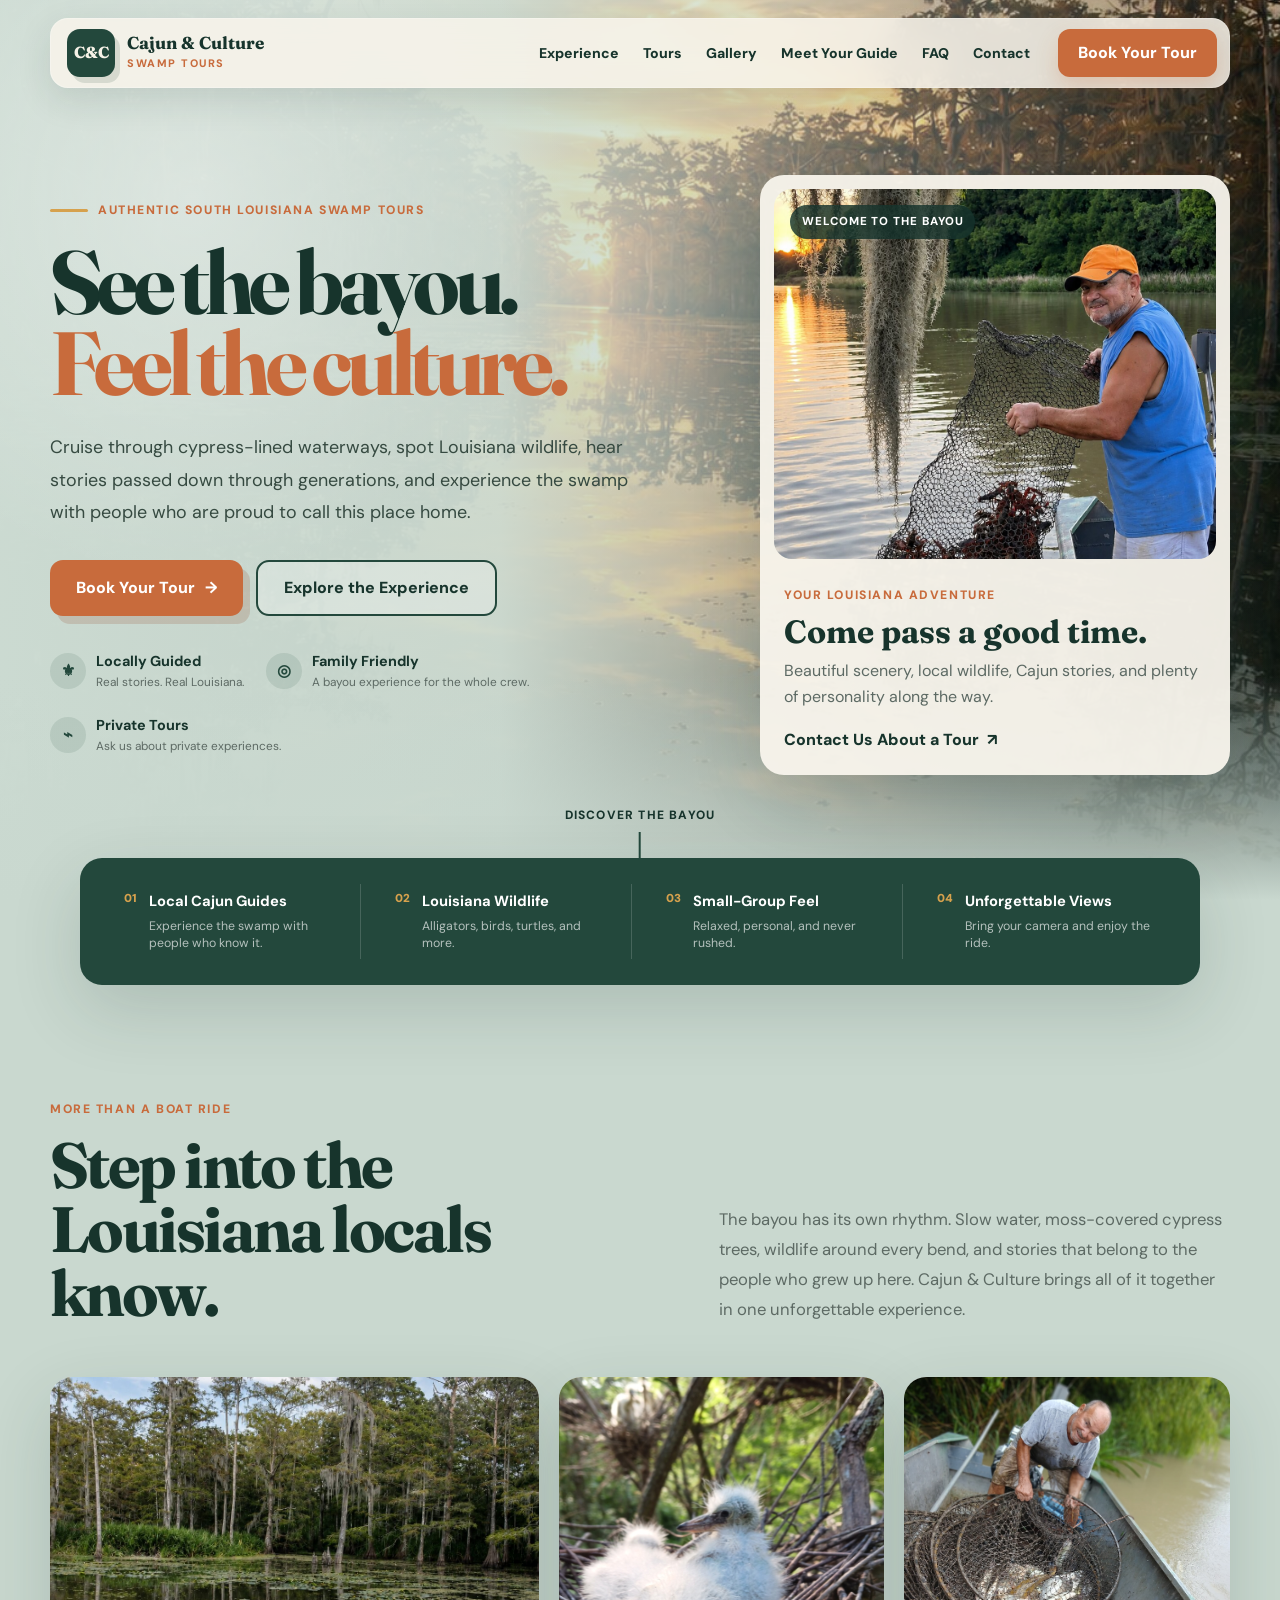
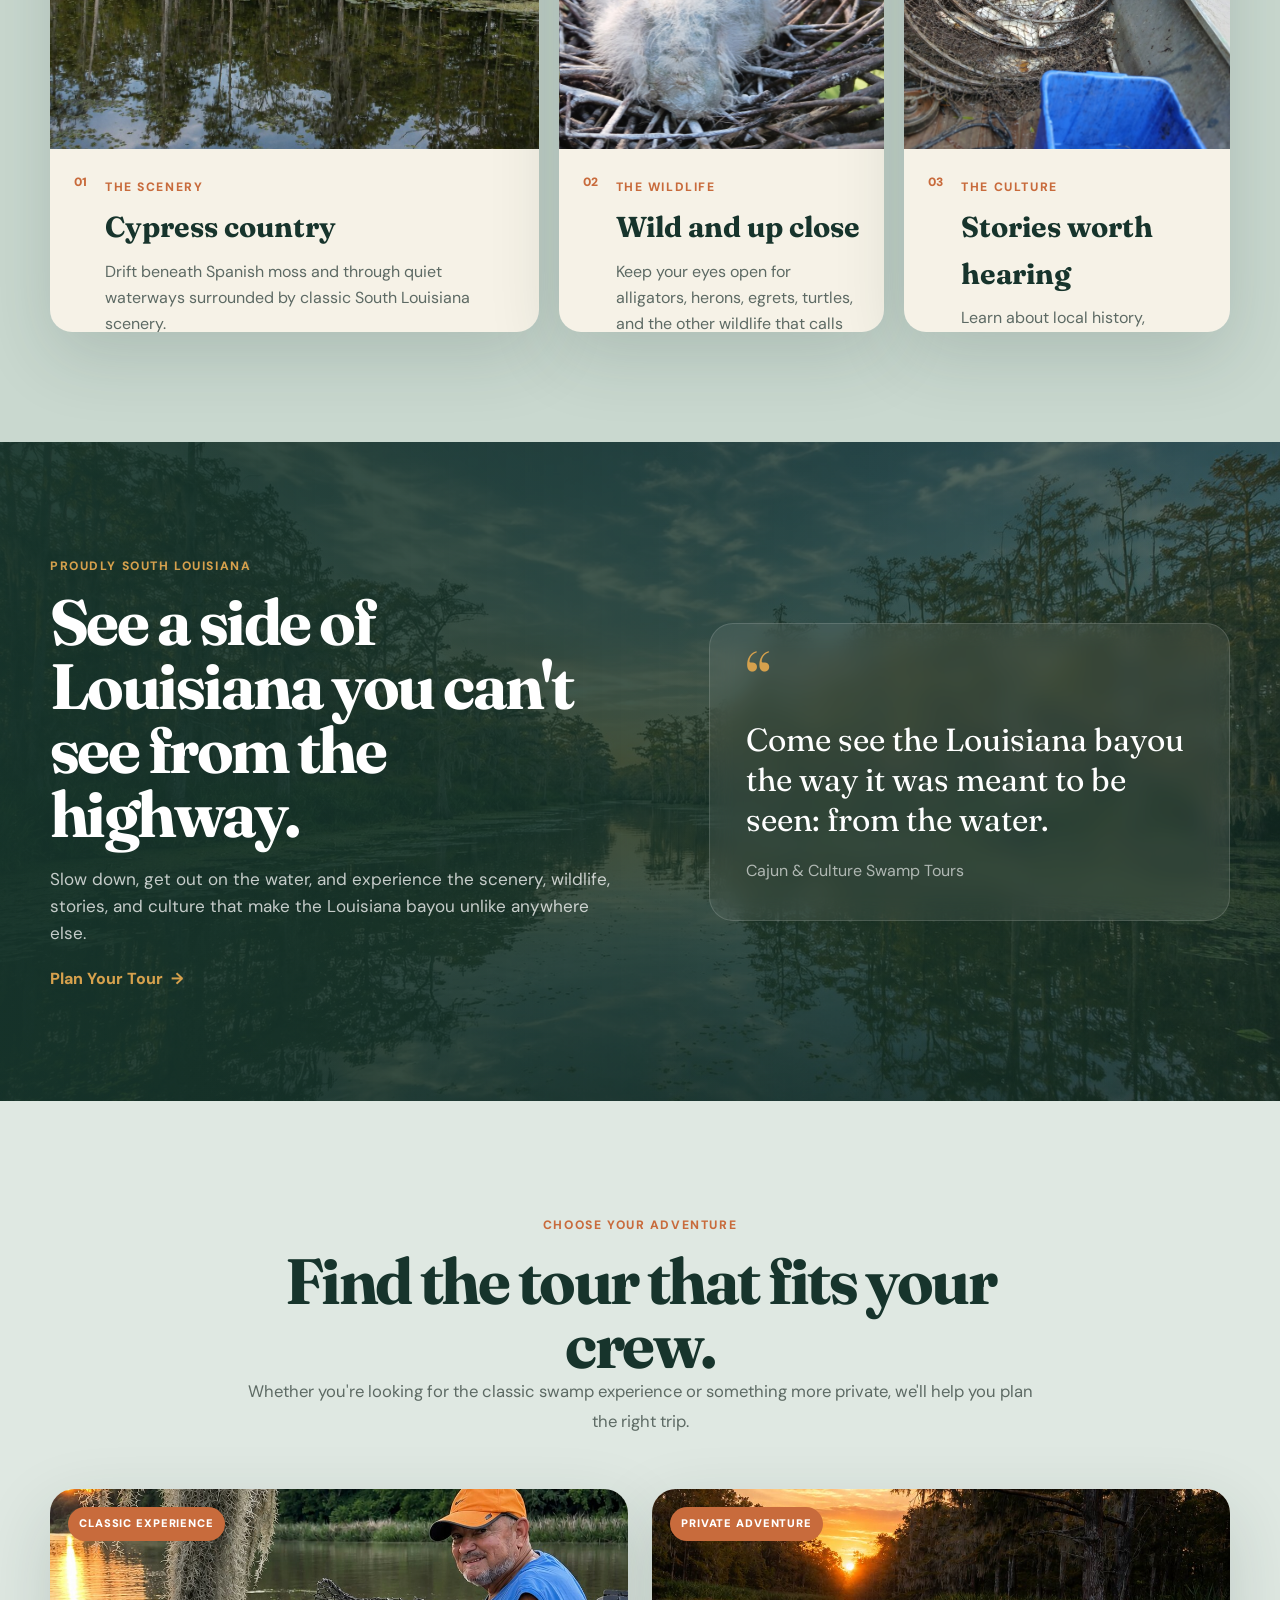
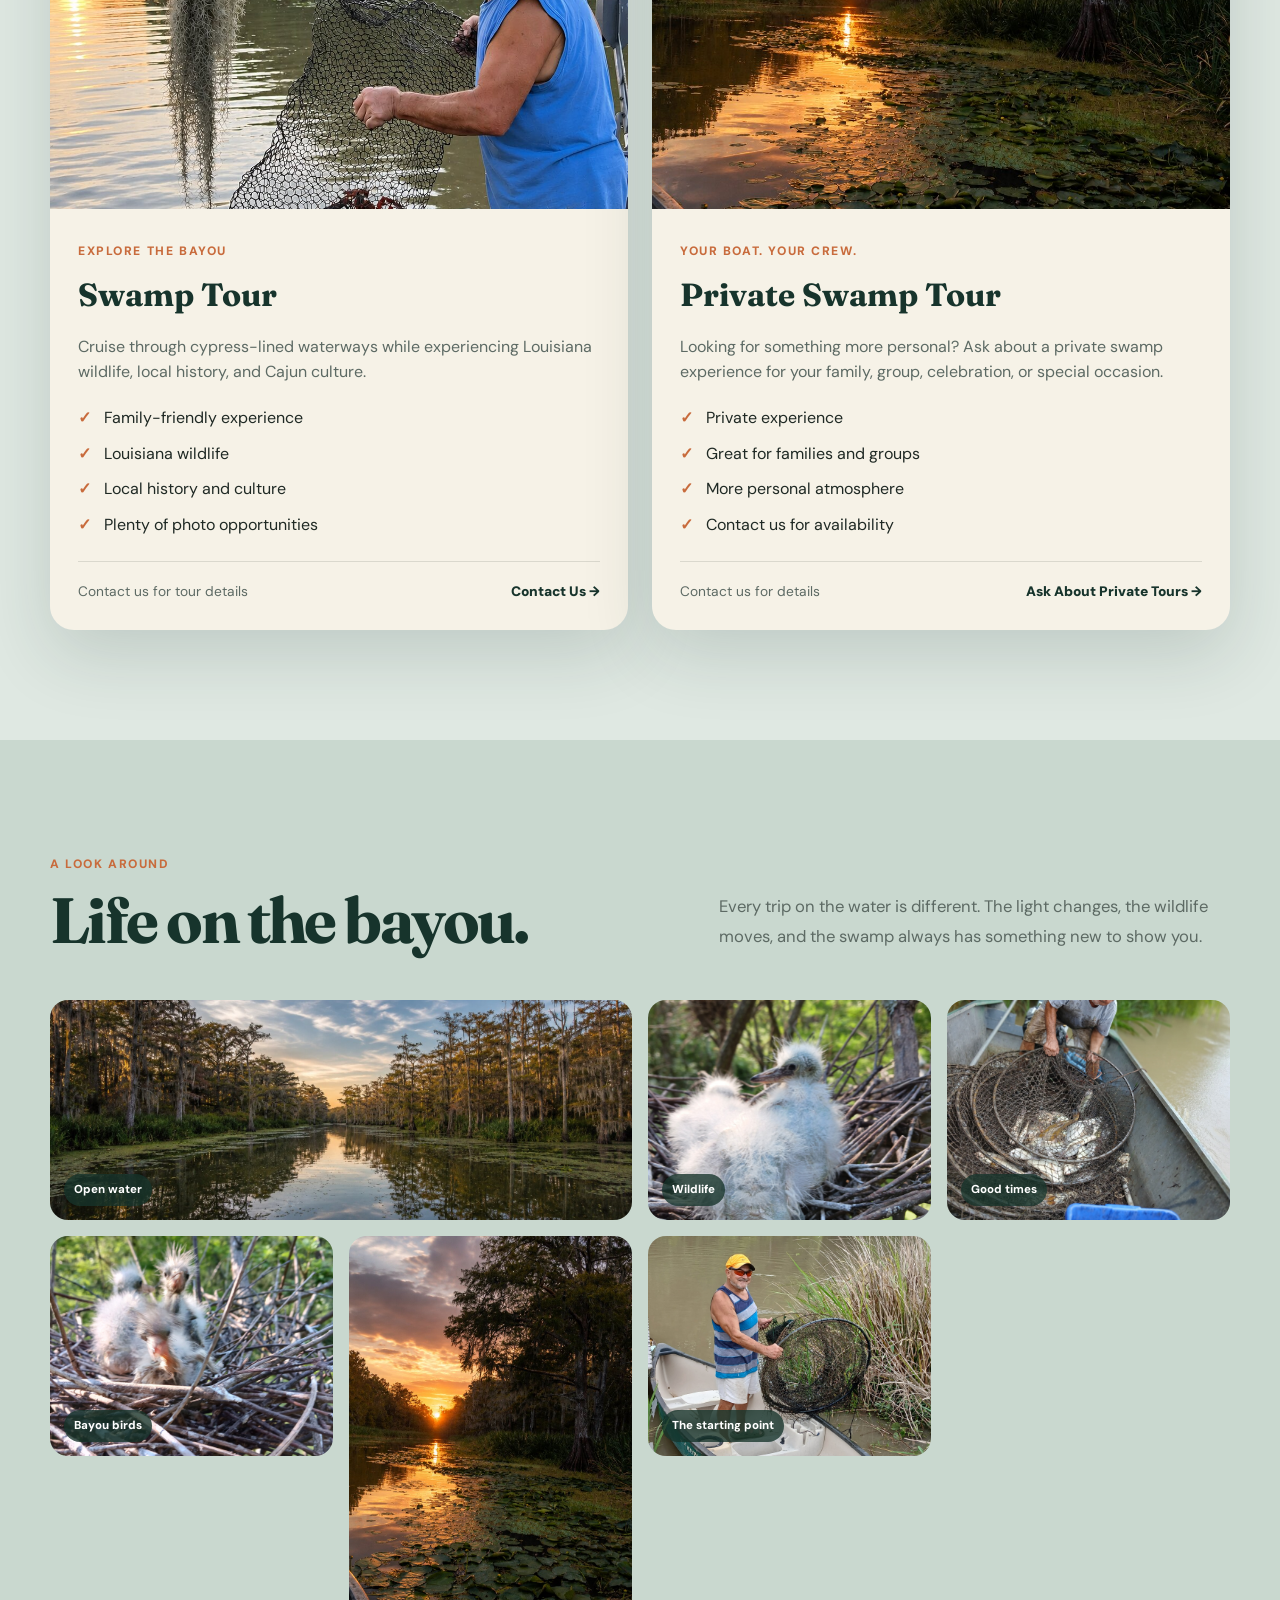
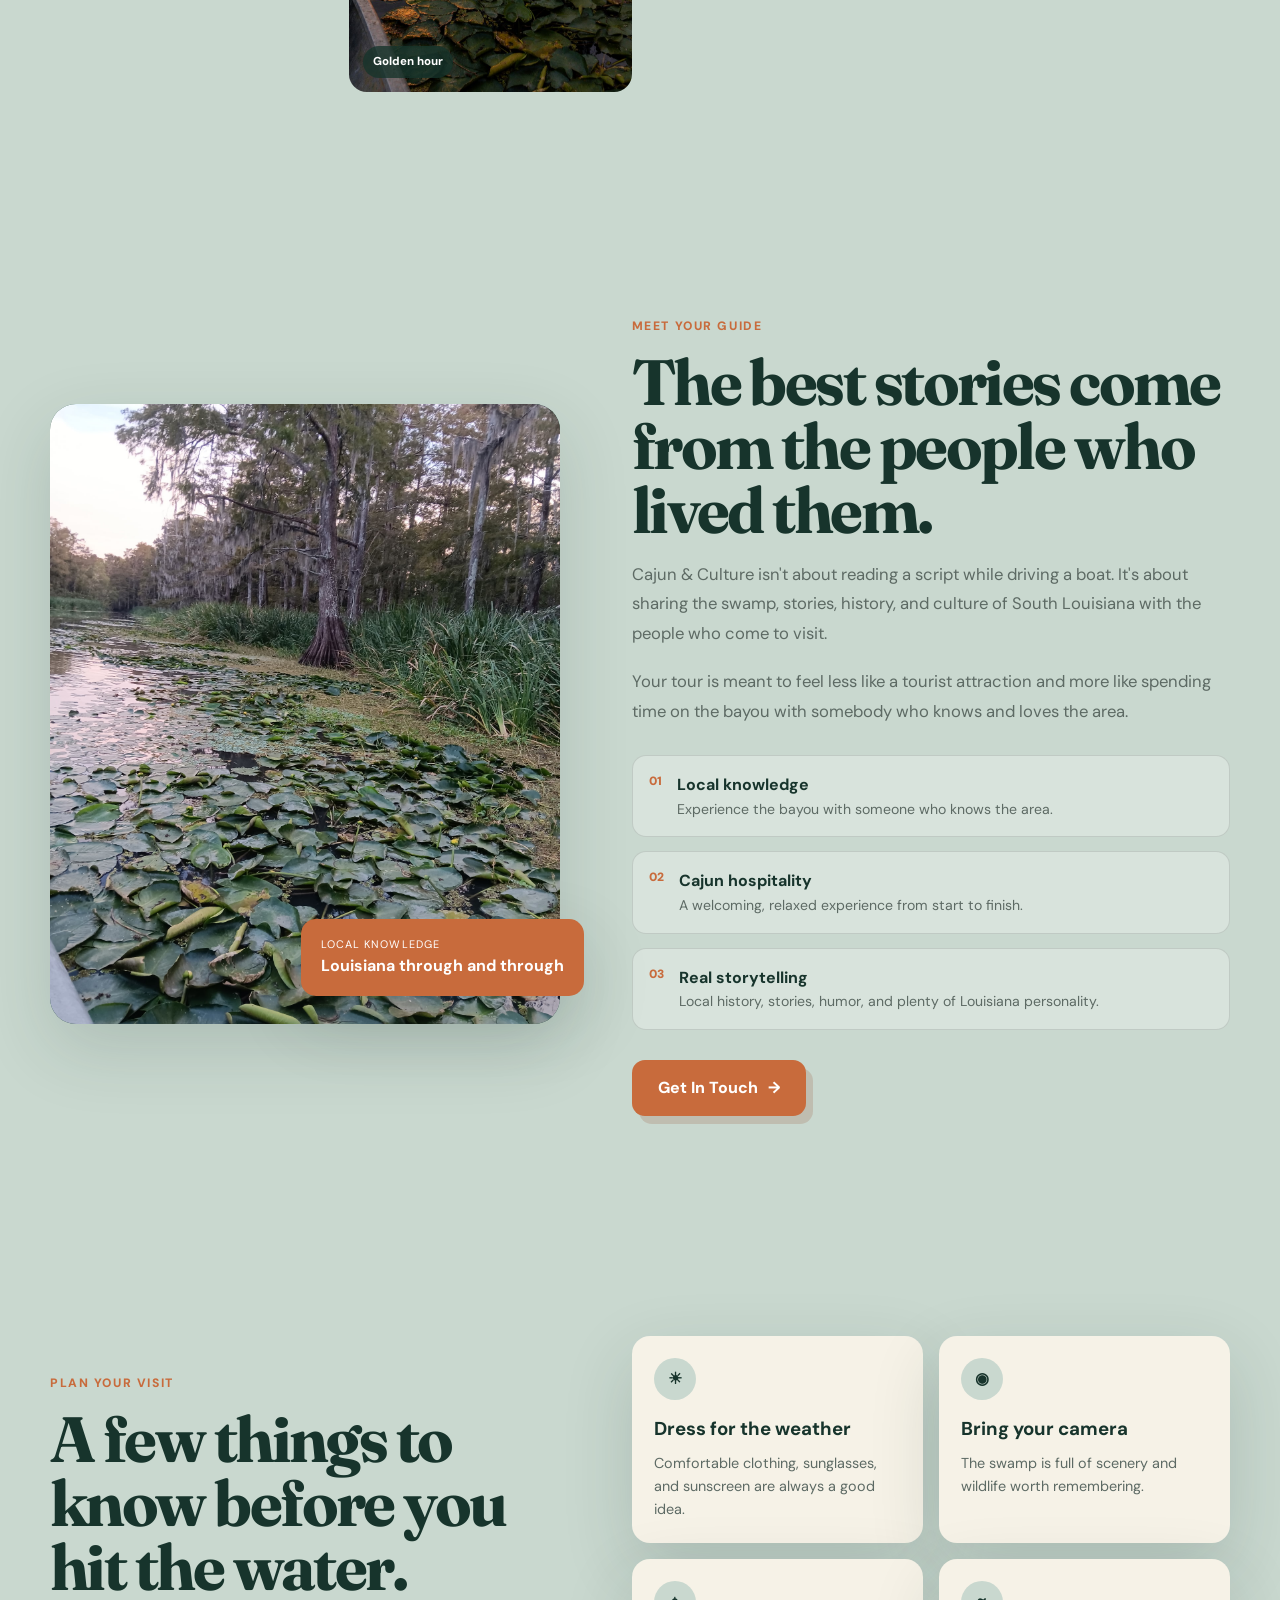
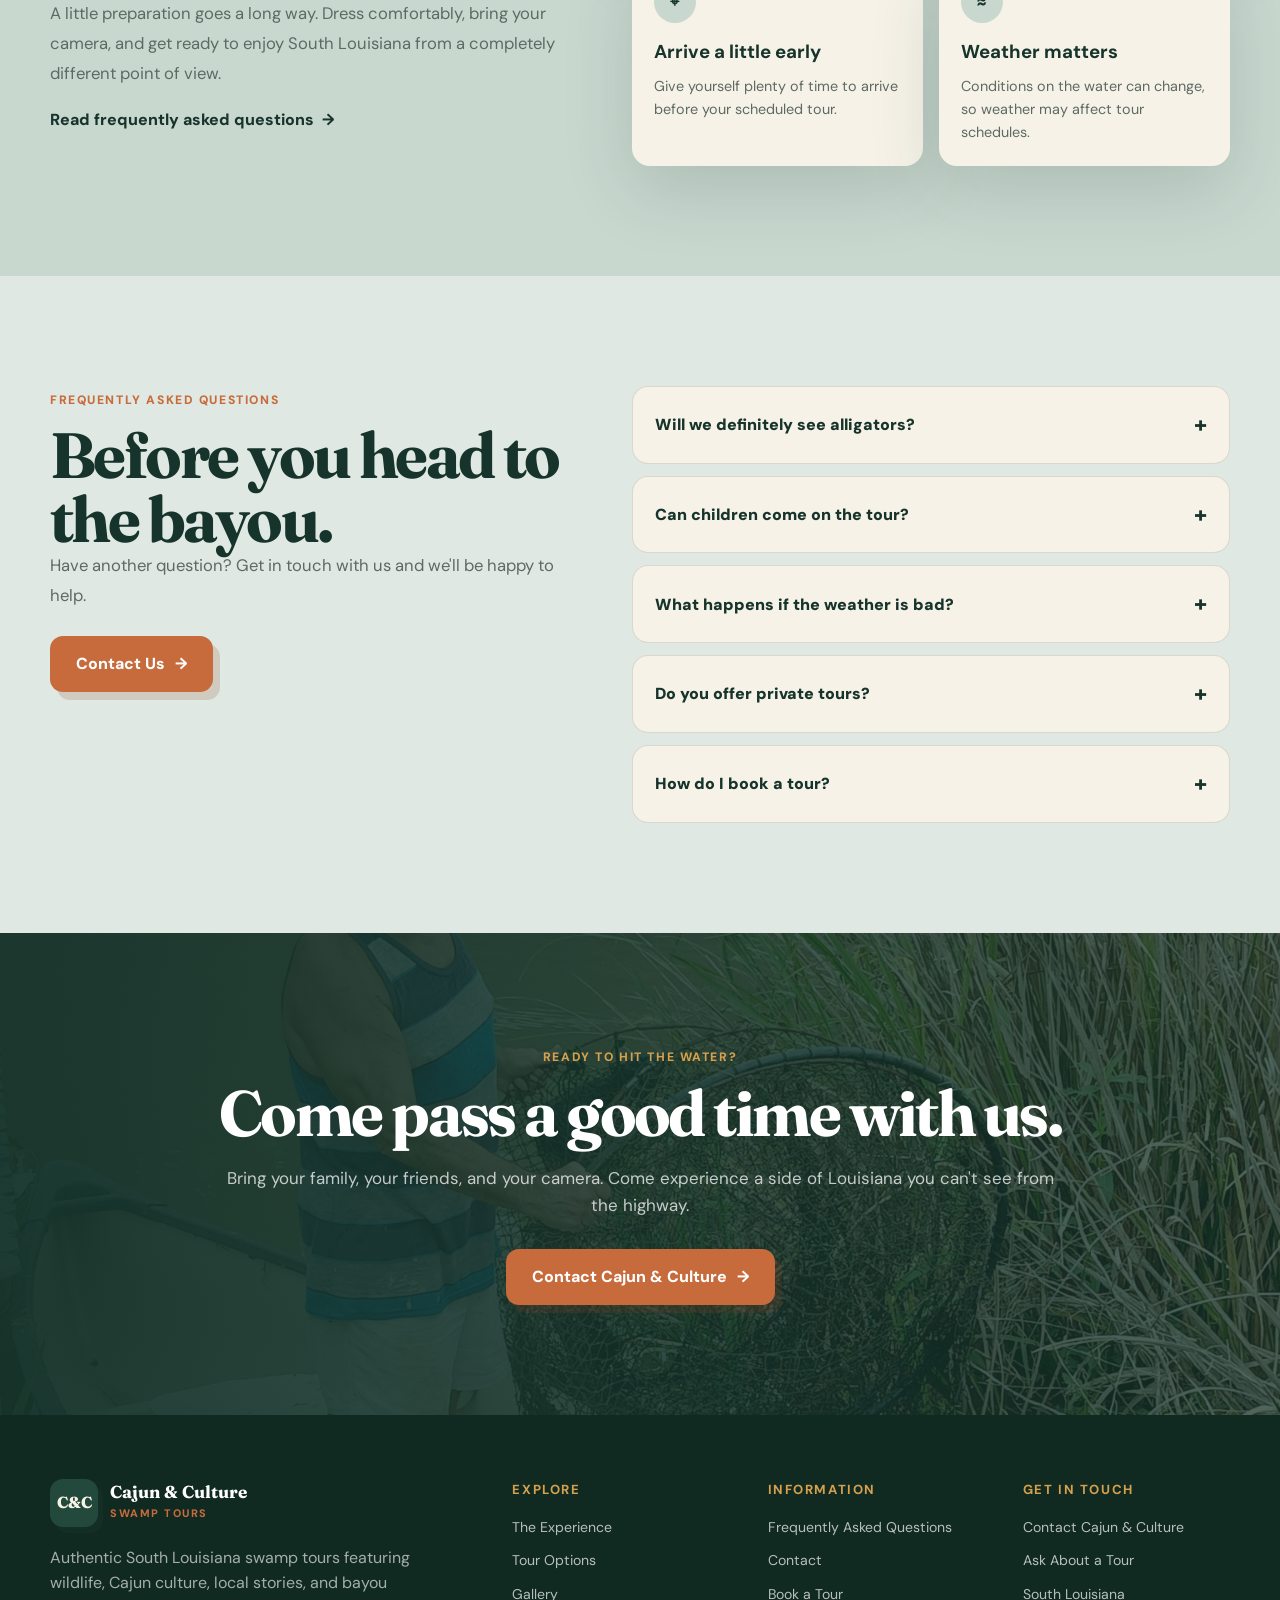
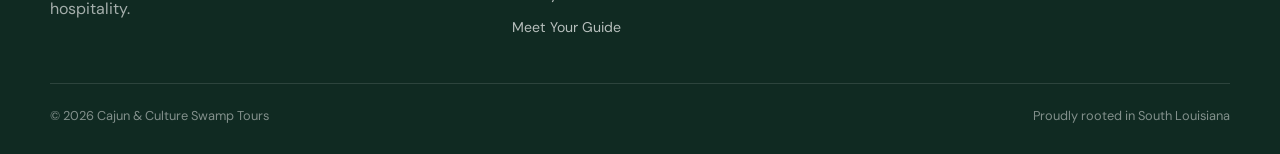
==== commit 402eb2b0: "Update print statement from 'Hello' to 'Goodbye'" ====
--- a/index.html
+++ b/index.html
@@ -1,6 +1,8 @@
 <!DOCTYPE html>
 <html lang="en">
+
 <head>
+
     <meta charset="UTF-8">
 
     <meta
@@ -10,7 +12,7 @@
 
     <meta
         name="description"
-        content="Experience the real South Louisiana bayou with Cajun & Culture Swamp Tours. Local guides, wildlife, Cajun stories, and unforgettable swamp adventures."
+        content="Experience the real South Louisiana bayou with Cajun & Culture Swamp Tours. Local guides, Louisiana wildlife, Cajun stories, and unforgettable swamp adventures."
     >
 
     <meta name="theme-color" content="#cbd8cc">
@@ -18,7 +20,12 @@
     <title>Cajun & Culture Swamp Tours</title>
 
     <link rel="preconnect" href="https://fonts.googleapis.com">
-    <link rel="preconnect" href="https://fonts.gstatic.com" crossorigin>
+
+    <link
+        rel="preconnect"
+        href="https://fonts.gstatic.com"
+        crossorigin
+    >
 
     <link
         href="https://fonts.googleapis.com/css2?family=DM+Sans:wght@400;500;600;700;800&family=Fraunces:opsz,wght@9..144,600;9..144,700;9..144,800&display=swap"
@@ -26,43 +33,117 @@
     >
 
     <link rel="stylesheet" href="style.css">
+
 </head>
 
+
 <body>
 
-    <div class="page-loader" id="pageLoader">
-        <div class="loader-mark">C&C</div>
+
+    <!-- ============================= -->
+    <!-- PAGE LOADER -->
+    <!-- ============================= -->
+
+    <div
+        class="page-loader"
+        id="pageLoader"
+    >
+
+        <div class="loader-mark">
+            C&C
+        </div>
+
     </div>
 
-    <header class="site-header" id="siteHeader">
+
+
+    <!-- ============================= -->
+    <!-- HEADER -->
+    <!-- ============================= -->
+
+    <header
+        class="site-header"
+        id="siteHeader"
+    >
 
         <div class="nav-wrap">
 
-            <a class="brand" href="#home" aria-label="Cajun and Culture home">
+
+            <!-- BRAND -->
+
+            <a
+                class="brand"
+                href="#home"
+                aria-label="Cajun and Culture home"
+            >
 
                 <div class="brand-mark">
                     C&C
                 </div>
 
                 <div class="brand-copy">
-                    <strong>Cajun & Culture</strong>
-                    <span>Swamp Tours</span>
+
+                    <strong>
+                        Cajun & Culture
+                    </strong>
+
+                    <span>
+                        Swamp Tours
+                    </span>
+
                 </div>
 
             </a>
 
-            <nav class="desktop-nav" aria-label="Main navigation">
-                <a href="#experience">Experience</a>
-                <a href="#tours">Tours</a>
-                <a href="#gallery">Gallery</a>
-                <a href="#guide">Meet Your Guide</a>
-                <a href="#reviews">Reviews</a>
-                <a href="#faq">FAQ</a>
+
+
+            <!-- DESKTOP NAV -->
+
+            <nav
+                class="desktop-nav"
+                aria-label="Main navigation"
+            >
+
+                <a href="#experience">
+                    Experience
+                </a>
+
+                <a href="#tours">
+                    Tours
+                </a>
+
+                <a href="#gallery">
+                    Gallery
+                </a>
+
+                <a href="#guide">
+                    Meet Your Guide
+                </a>
+
+                <a href="#faq">
+                    FAQ
+                </a>
+
+                <a href="contact.html">
+                    Contact
+                </a>
+
             </nav>
 
-            <a class="nav-book-button" href="#booking">
+
+
+            <!-- DESKTOP CONTACT BUTTON -->
+
+            <a
+                class="nav-book-button"
+                href="contact.html"
+            >
                 Book Your Tour
             </a>
+
+
+
+            <!-- MOBILE MENU BUTTON -->
 
             <button
                 class="menu-button"
@@ -72,23 +153,52 @@
                 aria-expanded="false"
                 aria-controls="mobileMenu"
             >
+
                 <span></span>
                 <span></span>
                 <span></span>
+
             </button>
 
         </div>
 
-        <div class="mobile-menu" id="mobileMenu">
-
-            <a href="#experience">Experience</a>
-            <a href="#tours">Tours</a>
-            <a href="#gallery">Gallery</a>
-            <a href="#guide">Meet Your Guide</a>
-            <a href="#reviews">Reviews</a>
-            <a href="#faq">FAQ</a>
-
-            <a class="mobile-book-button" href="#booking">
+
+
+        <!-- MOBILE MENU -->
+
+        <div
+            class="mobile-menu"
+            id="mobileMenu"
+        >
+
+            <a href="#experience">
+                Experience
+            </a>
+
+            <a href="#tours">
+                Tours
+            </a>
+
+            <a href="#gallery">
+                Gallery
+            </a>
+
+            <a href="#guide">
+                Meet Your Guide
+            </a>
+
+            <a href="#faq">
+                FAQ
+            </a>
+
+            <a href="contact.html">
+                Contact
+            </a>
+
+            <a
+                class="mobile-book-button"
+                href="contact.html"
+            >
                 Book Your Tour
             </a>
 
@@ -96,443 +206,971 @@
 
     </header>
 
+
+
+    <!-- ============================= -->
+    <!-- MAIN -->
+    <!-- ============================= -->
+
     <main>
 
-        <section class="hero" id="home">
-
-            <div class="hero-background" aria-hidden="true"></div>
-            <div class="hero-shade" aria-hidden="true"></div>
-            <div class="hero-water-glow" aria-hidden="true"></div>
+
+
+        <!-- ============================= -->
+        <!-- HERO -->
+        <!-- ============================= -->
+
+        <section
+            class="hero"
+            id="home"
+        >
+
+            <div
+                class="hero-background"
+                aria-hidden="true"
+            ></div>
+
+            <div
+                class="hero-shade"
+                aria-hidden="true"
+            ></div>
+
+            <div
+                class="hero-water-glow"
+                aria-hidden="true"
+            ></div>
+
+
 
             <div class="hero-inner">
 
+
+                <!-- HERO TEXT -->
+
                 <div class="hero-content">
 
+
                     <div class="hero-eyebrow reveal">
+
                         <span class="eyebrow-line"></span>
+
                         Authentic South Louisiana Swamp Tours
+
                     </div>
 
+
+
                     <h1 class="hero-title reveal">
+
                         See the bayou.
-                        <span>Feel the culture.</span>
+
+                        <span>
+                            Feel the culture.
+                        </span>
+
                     </h1>
 
+
+
                     <p class="hero-description reveal">
-                        Cruise through cypress-lined waterways, spot Louisiana
-                        wildlife, hear stories passed down through generations,
-                        and experience the swamp with people who are proud to call
-                        this place home.
+
+                        Cruise through cypress-lined waterways,
+                        spot Louisiana wildlife, hear stories
+                        passed down through generations, and
+                        experience the swamp with people who are
+                        proud to call this place home.
+
                     </p>
 
+
+
                     <div class="hero-actions reveal">
 
-                        <a class="button button-primary" href="#booking">
-                            Reserve Your Tour
-                            <span aria-hidden="true">→</span>
+
+                        <a
+                            class="button button-primary"
+                            href="contact.html"
+                        >
+
+                            Book Your Tour
+
+                            <span aria-hidden="true">
+                                →
+                            </span>
+
                         </a>
 
-                        <a class="button button-ghost" href="#experience">
+
+                        <a
+                            class="button button-ghost"
+                            href="#experience"
+                        >
                             Explore the Experience
                         </a>
 
+
                     </div>
 
+
+
+                    <!-- HERO DETAILS -->
+
                     <div class="hero-details reveal">
 
+
                         <div class="hero-detail">
-                            <span class="hero-detail-icon">⚜</span>
+
+                            <span class="hero-detail-icon">
+                                ⚜
+                            </span>
+
                             <div>
-                                <strong>Locally Guided</strong>
-                                <small>Real stories. Real Louisiana.</small>
+
+                                <strong>
+                                    Locally Guided
+                                </strong>
+
+                                <small>
+                                    Real stories. Real Louisiana.
+                                </small>
+
                             </div>
+
                         </div>
 
+
+
                         <div class="hero-detail">
-                            <span class="hero-detail-icon">◎</span>
+
+                            <span class="hero-detail-icon">
+                                ◎
+                            </span>
+
                             <div>
-                                <strong>Family Friendly</strong>
-                                <small>Great for all ages.</small>
+
+                                <strong>
+                                    Family Friendly
+                                </strong>
+
+                                <small>
+                                    A bayou experience for the whole crew.
+                                </small>
+
                             </div>
+
                         </div>
 
+
+
                         <div class="hero-detail">
-                            <span class="hero-detail-icon">⌁</span>
+
+                            <span class="hero-detail-icon">
+                                ⌁
+                            </span>
+
                             <div>
-                                <strong>Private Tours</strong>
-                                <small>Available by request.</small>
+
+                                <strong>
+                                    Private Tours
+                                </strong>
+
+                                <small>
+                                    Ask us about private experiences.
+                                </small>
+
                             </div>
+
                         </div>
 
+
                     </div>
 
                 </div>
 
+
+
+                <!-- HERO PHOTO CARD -->
+
                 <aside class="hero-booking-card reveal">
 
+
                     <div class="hero-card-photo">
+
                         <span class="photo-label">
                             Welcome to the bayou
                         </span>
+
                     </div>
 
+
+
                     <div class="hero-card-body">
+
 
                         <span class="card-kicker">
                             Your Louisiana adventure
                         </span>
 
+
                         <h2>
                             Come pass a good time.
                         </h2>
 
+
                         <p>
-                            Beautiful scenery, local wildlife, Cajun stories,
-                            and plenty of personality along the way.
+
+                            Beautiful scenery, local wildlife,
+                            Cajun stories, and plenty of personality
+                            along the way.
+
                         </p>
 
-                        <a href="#booking">
-                            Check tour availability
-                            <span aria-hidden="true">↗</span>
+
+                        <a href="contact.html">
+
+                            Contact Us About a Tour
+
+                            <span aria-hidden="true">
+                                ↗
+                            </span>
+
                         </a>
 
+
                     </div>
 
                 </aside>
 
+
             </div>
 
-            <a class="scroll-prompt" href="#experience" aria-label="Scroll to experience section">
-                <span>Discover the bayou</span>
+
+
+            <!-- SCROLL PROMPT -->
+
+            <a
+                class="scroll-prompt"
+                href="#experience"
+                aria-label="Scroll to experience section"
+            >
+
+                <span>
+                    Discover the bayou
+                </span>
+
                 <i></i>
+
             </a>
 
+
         </section>
 
-        <section class="floating-facts" aria-label="Tour highlights">
+
+
+        <!-- ============================= -->
+        <!-- QUICK HIGHLIGHTS -->
+        <!-- ============================= -->
+
+        <section
+            class="floating-facts"
+            aria-label="Tour highlights"
+        >
 
             <div class="floating-facts-inner">
 
+
                 <div class="fact-item">
-                    <span class="fact-number">01</span>
+
+                    <span class="fact-number">
+                        01
+                    </span>
+
                     <div>
-                        <strong>Local Cajun Guides</strong>
-                        <p>Experience the swamp with people who know it.</p>
+
+                        <strong>
+                            Local Cajun Guides
+                        </strong>
+
+                        <p>
+                            Experience the swamp with people who know it.
+                        </p>
+
                     </div>
+
                 </div>
 
+
+
                 <div class="fact-item">
-                    <span class="fact-number">02</span>
+
+                    <span class="fact-number">
+                        02
+                    </span>
+
                     <div>
-                        <strong>Louisiana Wildlife</strong>
-                        <p>Alligators, birds, turtles, and more.</p>
+
+                        <strong>
+                            Louisiana Wildlife
+                        </strong>
+
+                        <p>
+                            Alligators, birds, turtles, and more.
+                        </p>
+
                     </div>
+
                 </div>
 
+
+
                 <div class="fact-item">
-                    <span class="fact-number">03</span>
+
+                    <span class="fact-number">
+                        03
+                    </span>
+
                     <div>
-                        <strong>Small-Group Feel</strong>
-                        <p>Relaxed, personal, and never rushed.</p>
+
+                        <strong>
+                            Small-Group Feel
+                        </strong>
+
+                        <p>
+                            Relaxed, personal, and never rushed.
+                        </p>
+
                     </div>
+
                 </div>
 
+
+
                 <div class="fact-item">
-                    <span class="fact-number">04</span>
+
+                    <span class="fact-number">
+                        04
+                    </span>
+
                     <div>
-                        <strong>Unforgettable Views</strong>
-                        <p>Bring your camera and enjoy the ride.</p>
+
+                        <strong>
+                            Unforgettable Views
+                        </strong>
+
+                        <p>
+                            Bring your camera and enjoy the ride.
+                        </p>
+
                     </div>
+
                 </div>
 
+
             </div>
 
         </section>
 
-        <section class="section intro-section" id="experience">
+
+
+        <!-- ============================= -->
+        <!-- EXPERIENCE -->
+        <!-- ============================= -->
+
+        <section
+            class="section intro-section"
+            id="experience"
+        >
 
             <div class="section-shell">
 
+
                 <div class="intro-heading reveal">
 
+
                     <div>
+
                         <span class="section-kicker">
                             More than a boat ride
                         </span>
 
+
                         <h2>
                             Step into the Louisiana locals know.
                         </h2>
+
                     </div>
 
+
+
                     <p>
-                        The bayou has its own rhythm. Slow water, moss-covered
-                        cypress trees, wildlife around every bend, and stories
-                        that belong to the people who grew up here. We bring all
-                        of it together in one unforgettable experience.
+
+                        The bayou has its own rhythm. Slow water,
+                        moss-covered cypress trees, wildlife around
+                        every bend, and stories that belong to the
+                        people who grew up here.
+
+                        Cajun & Culture brings all of it together
+                        in one unforgettable experience.
+
                     </p>
 
+
                 </div>
 
+
+
                 <div class="experience-grid">
 
-                    <article class="experience-card experience-card-large reveal">
-
-                        <div class="experience-image experience-image-cypress"></div>
+
+                    <!-- SCENERY -->
+
+                    <article
+                        class="experience-card experience-card-large reveal"
+                    >
+
+                        <div
+                            class="experience-image experience-image-cypress"
+                        ></div>
+
 
                         <div class="experience-card-content">
 
-                            <span class="experience-number">01</span>
+
+                            <span class="experience-number">
+                                01
+                            </span>
+
 
                             <div>
-                                <span class="mini-kicker">The scenery</span>
-
-                                <h3>Cypress country</h3>
+
+
+                                <span class="mini-kicker">
+                                    The scenery
+                                </span>
+
+
+                                <h3>
+                                    Cypress country
+                                </h3>
+
 
                                 <p>
-                                    Drift beneath Spanish moss and through quiet
-                                    waterways surrounded by classic Louisiana scenery.
+
+                                    Drift beneath Spanish moss and
+                                    through quiet waterways surrounded
+                                    by classic South Louisiana scenery.
+
                                 </p>
+
+
                             </div>
 
+
                         </div>
 
+
                     </article>
 
+
+
+                    <!-- WILDLIFE -->
+
                     <article class="experience-card reveal">
 
-                        <div class="experience-image experience-image-wildlife"></div>
+
+                        <div
+                            class="experience-image experience-image-wildlife"
+                        ></div>
+
 
                         <div class="experience-card-content">
 
-                            <span class="experience-number">02</span>
+
+                            <span class="experience-number">
+                                02
+                            </span>
+
 
                             <div>
-                                <span class="mini-kicker">The wildlife</span>
-
-                                <h3>Wild and up close</h3>
+
+
+                                <span class="mini-kicker">
+                                    The wildlife
+                                </span>
+
+
+                                <h3>
+                                    Wild and up close
+                                </h3>
+
 
                                 <p>
-                                    Keep your eyes open for alligators, herons,
-                                    egrets, turtles, and more.
+
+                                    Keep your eyes open for alligators,
+                                    herons, egrets, turtles, and the
+                                    other wildlife that calls the bayou home.
+
                                 </p>
+
+
                             </div>
 
+
                         </div>
 
+
                     </article>
 
+
+
+                    <!-- CULTURE -->
+
                     <article class="experience-card reveal">
 
-                        <div class="experience-image experience-image-people"></div>
+
+                        <div
+                            class="experience-image experience-image-people"
+                        ></div>
+
 
                         <div class="experience-card-content">
 
-                            <span class="experience-number">03</span>
+
+                            <span class="experience-number">
+                                03
+                            </span>
+
 
                             <div>
-                                <span class="mini-kicker">The culture</span>
-
-                                <h3>Stories worth hearing</h3>
+
+
+                                <span class="mini-kicker">
+                                    The culture
+                                </span>
+
+
+                                <h3>
+                                    Stories worth hearing
+                                </h3>
+
 
                                 <p>
-                                    Learn about local history, traditions, families,
-                                    and the culture that shaped South Louisiana.
+
+                                    Learn about local history,
+                                    traditions, families, and the culture
+                                    that helped shape South Louisiana.
+
                                 </p>
+
+
                             </div>
 
+
                         </div>
 
+
                     </article>
 
+
                 </div>
 
+
             </div>
 
+
         </section>
 
+
+
+        <!-- ============================= -->
+        <!-- LARGE BAYOU BANNER -->
+        <!-- ============================= -->
+
         <section class="section story-banner">
 
+
             <div class="story-banner-background"></div>
 
+
             <div class="section-shell story-banner-inner">
 
+
                 <div class="story-banner-copy reveal">
+
 
                     <span class="section-kicker light">
                         Proudly South Louisiana
                     </span>
 
+
                     <h2>
-                        No gimmicks. No tourist-trap routine.
+                        See a side of Louisiana you can't see from the highway.
                     </h2>
 
+
                     <p>
-                        Just good people, beautiful water, local knowledge,
-                        and a genuine love for the place we call home.
+
+                        Slow down, get out on the water, and experience
+                        the scenery, wildlife, stories, and culture that
+                        make the Louisiana bayou unlike anywhere else.
+
                     </p>
 
-                    <a class="text-link light" href="#guide">
-                        Meet your local guide
-                        <span aria-hidden="true">→</span>
+
+                    <a
+                        class="text-link light"
+                        href="contact.html"
+                    >
+
+                        Plan Your Tour
+
+                        <span aria-hidden="true">
+                            →
+                        </span>
+
                     </a>
 
+
                 </div>
 
+
+
                 <div class="story-quote reveal">
-                    <span class="quote-mark">“</span>
+
+
+                    <span class="quote-mark">
+                        “
+                    </span>
+
 
                     <blockquote>
-                        We want every guest to leave feeling like they saw
-                        the real Louisiana, not just the postcard version.
+
+                        Come see the Louisiana bayou the way
+                        it was meant to be seen: from the water.
+
                     </blockquote>
+
 
                     <span class="quote-caption">
                         Cajun & Culture Swamp Tours
                     </span>
+
+
                 </div>
 
+
             </div>
 
+
         </section>
 
-        <section class="section tours-section" id="tours">
+
+
+        <!-- ============================= -->
+        <!-- TOURS -->
+        <!-- ============================= -->
+
+        <section
+            class="section tours-section"
+            id="tours"
+        >
+
 
             <div class="section-shell">
 
+
                 <div class="section-heading centered reveal">
+
 
                     <span class="section-kicker">
                         Choose your adventure
                     </span>
 
+
                     <h2>
                         Find the tour that fits your crew.
                     </h2>
 
+
                     <p>
-                        Tour names, lengths, prices, and availability can be
-                        updated once the final packages are ready.
+
+                        Whether you're looking for the classic
+                        swamp experience or something more private,
+                        we'll help you plan the right trip.
+
                     </p>
 
+
                 </div>
 
+
+
                 <div class="tour-card-grid">
 
+
+                    <!-- STANDARD TOUR -->
+
                     <article class="tour-option reveal">
 
-                        <div class="tour-option-image tour-option-standard">
-                            <span class="tour-badge">Most popular</span>
+
+                        <div
+                            class="tour-option-image tour-option-standard"
+                        >
+
+                            <span class="tour-badge">
+                                Classic experience
+                            </span>
+
                         </div>
 
+
+
                         <div class="tour-option-body">
 
+
                             <div class="tour-option-heading">
+
+
                                 <div>
-                                    <span class="mini-kicker">Classic experience</span>
-                                    <h3>Bayou Explorer Tour</h3>
+
+                                    <span class="mini-kicker">
+                                        Explore the bayou
+                                    </span>
+
+                                    <h3>
+                                        Swamp Tour
+                                    </h3>
+
                                 </div>
 
-                                <span class="tour-time">90 min</span>
+
                             </div>
 
+
+
                             <p>
-                                A relaxed journey through cypress-lined waterways
-                                with wildlife, local history, and Cajun stories.
+
+                                Cruise through cypress-lined waterways
+                                while experiencing Louisiana wildlife,
+                                local history, and Cajun culture.
+
                             </p>
 
+
+
                             <ul class="tour-features">
-                                <li>Family-friendly tour</li>
-                                <li>Wildlife viewing</li>
-                                <li>Local history and culture</li>
-                                <li>Plenty of photo opportunities</li>
+
+                                <li>
+                                    Family-friendly experience
+                                </li>
+
+                                <li>
+                                    Louisiana wildlife
+                                </li>
+
+                                <li>
+                                    Local history and culture
+                                </li>
+
+                                <li>
+                                    Plenty of photo opportunities
+                                </li>
+
                             </ul>
 
+
+
                             <div class="tour-option-footer">
-                                <span>Starting price coming soon</span>
-
-                                <a href="#booking">
-                                    Reserve
-                                    <span aria-hidden="true">→</span>
+
+
+                                <span>
+                                    Contact us for tour details
+                                </span>
+
+
+                                <a href="contact.html">
+
+                                    Contact Us
+
+                                    <span aria-hidden="true">
+                                        →
+                                    </span>
+
                                 </a>
+
+
                             </div>
 
+
                         </div>
 
+
                     </article>
 
-                    <article class="tour-option featured reveal">
-
-                        <div class="tour-option-image tour-option-private">
-                            <span class="tour-badge">Private adventure</span>
+
+
+                    <!-- PRIVATE TOUR -->
+
+                    <article
+                        class="tour-option featured reveal"
+                    >
+
+
+                        <div
+                            class="tour-option-image tour-option-private"
+                        >
+
+                            <span class="tour-badge">
+                                Private adventure
+                            </span>
+
                         </div>
 
+
+
                         <div class="tour-option-body">
 
+
                             <div class="tour-option-heading">
+
+
                                 <div>
-                                    <span class="mini-kicker">Your boat. Your pace.</span>
-                                    <h3>Private Swamp Tour</h3>
+
+                                    <span class="mini-kicker">
+                                        Your boat. Your crew.
+                                    </span>
+
+                                    <h3>
+                                        Private Swamp Tour
+                                    </h3>
+
                                 </div>
 
-                                <span class="tour-time">Custom</span>
+
                             </div>
 
+
+
                             <p>
-                                A more personal swamp experience for families,
-                                couples, groups, photographers, and special occasions.
+
+                                Looking for something more personal?
+                                Ask about a private swamp experience
+                                for your family, group, celebration,
+                                or special occasion.
+
                             </p>
 
+
+
                             <ul class="tour-features">
-                                <li>Private guide and boat</li>
-                                <li>Flexible experience</li>
-                                <li>Great for groups and celebrations</li>
-                                <li>Custom scheduling when available</li>
+
+                                <li>
+                                    Private experience
+                                </li>
+
+                                <li>
+                                    Great for families and groups
+                                </li>
+
+                                <li>
+                                    More personal atmosphere
+                                </li>
+
+                                <li>
+                                    Contact us for availability
+                                </li>
+
                             </ul>
 
+
+
                             <div class="tour-option-footer">
-                                <span>Contact us for pricing</span>
-
-                                <a href="#booking">
-                                    Ask about private tours
-                                    <span aria-hidden="true">→</span>
+
+
+                                <span>
+                                    Contact us for details
+                                </span>
+
+
+                                <a href="contact.html">
+
+                                    Ask About Private Tours
+
+                                    <span aria-hidden="true">
+                                        →
+                                    </span>
+
                                 </a>
+
+
                             </div>
 
+
                         </div>
 
+
                     </article>
 
+
                 </div>
 
+
             </div>
 
+
         </section>
 
-        <section class="section gallery-section" id="gallery">
+
+
+        <!-- ============================= -->
+        <!-- GALLERY -->
+        <!-- ============================= -->
+
+        <section
+            class="section gallery-section"
+            id="gallery"
+        >
+
 
             <div class="section-shell">
 
+
                 <div class="gallery-heading reveal">
 
+
                     <div>
+
+
                         <span class="section-kicker">
                             A look around
                         </span>
 
+
                         <h2>
                             Life on the bayou.
                         </h2>
+
+
                     </div>
 
+
+
                     <p>
-                        Every tour is different. The light changes, the wildlife
-                        moves, and the swamp always has something new to show you.
+
+                        Every trip on the water is different.
+                        The light changes, the wildlife moves,
+                        and the swamp always has something new
+                        to show you.
+
                     </p>
 
+
                 </div>
 
+
+
                 <div class="gallery-grid">
+
 
                     <button
                         class="gallery-item gallery-item-wide reveal"
@@ -540,13 +1178,20 @@
                         data-image="bayou-wide.jpg"
                         aria-label="View wide bayou photo"
                     >
+
                         <img
                             src="bayou-wide.jpg"
                             alt="Wide Louisiana bayou scene"
                             loading="lazy"
                         >
-                        <span>Open water</span>
+
+                        <span>
+                            Open water
+                        </span>
+
                     </button>
+
+
 
                     <button
                         class="gallery-item reveal"
@@ -554,13 +1199,20 @@
                         data-image="alligator.jpg"
                         aria-label="View alligator photo"
                     >
+
                         <img
                             src="alligator.jpg"
                             alt="Alligator in the Louisiana swamp"
                             loading="lazy"
                         >
-                        <span>Wildlife</span>
+
+                        <span>
+                            Wildlife
+                        </span>
+
                     </button>
+
+
 
                     <button
                         class="gallery-item reveal"
@@ -568,13 +1220,20 @@
                         data-image="guests-on-boat.jpg"
                         aria-label="View guests on boat photo"
                     >
+
                         <img
                             src="guests-on-boat.jpg"
                             alt="Guests enjoying a swamp tour"
                             loading="lazy"
                         >
-                        <span>Good times</span>
+
+                        <span>
+                            Good times
+                        </span>
+
                     </button>
+
+
 
                     <button
                         class="gallery-item reveal"
@@ -582,13 +1241,20 @@
                         data-image="wildlife-bird.jpg"
                         aria-label="View Louisiana bird photo"
                     >
+
                         <img
                             src="wildlife-bird.jpg"
                             alt="Louisiana bird near the water"
                             loading="lazy"
                         >
-                        <span>Bayou birds</span>
+
+                        <span>
+                            Bayou birds
+                        </span>
+
                     </button>
+
+
 
                     <button
                         class="gallery-item gallery-item-tall reveal"
@@ -596,13 +1262,20 @@
                         data-image="sunset-swamp.jpg"
                         aria-label="View swamp sunset photo"
                     >
+
                         <img
                             src="sunset-swamp.jpg"
                             alt="Sunset over the Louisiana swamp"
                             loading="lazy"
                         >
-                        <span>Golden hour</span>
+
+                        <span>
+                            Golden hour
+                        </span>
+
                     </button>
+
+
 
                     <button
                         class="gallery-item reveal"
@@ -610,623 +1283,917 @@
                         data-image="dock.jpg"
                         aria-label="View swamp tour dock photo"
                     >
+
                         <img
                             src="dock.jpg"
                             alt="Boat dock at the swamp tour location"
                             loading="lazy"
                         >
-                        <span>The starting point</span>
+
+                        <span>
+                            The starting point
+                        </span>
+
                     </button>
 
+
                 </div>
 
+
             </div>
 
+
         </section>
 
-        <section class="section guide-section" id="guide">
+
+
+        <!-- ============================= -->
+        <!-- GUIDE -->
+        <!-- ============================= -->
+
+        <section
+            class="section guide-section"
+            id="guide"
+        >
+
 
             <div class="section-shell guide-grid">
 
+
                 <div class="guide-photo-wrap reveal">
 
+
                     <div class="guide-photo">
+
                         <img
                             src="guide.jpg"
                             alt="Local guide from Cajun and Culture Swamp Tours"
                             loading="lazy"
                         >
+
                     </div>
 
+
                     <div class="guide-photo-tag">
-                        <span>Local knowledge</span>
-                        <strong>Born from the bayou</strong>
+
+                        <span>
+                            Local knowledge
+                        </span>
+
+                        <strong>
+                            Louisiana through and through
+                        </strong>
+
                     </div>
 
+
                 </div>
 
+
+
                 <div class="guide-copy reveal">
+
 
                     <span class="section-kicker">
                         Meet your guide
                     </span>
 
+
                     <h2>
                         The best stories come from the people who lived them.
                     </h2>
 
+
                     <p>
-                        This is where the owner or guide’s personal story will go.
-                        Talk about growing up in Louisiana, time spent on the water,
-                        family history, and why sharing Cajun culture matters.
+
+                        Cajun & Culture isn't about reading a script
+                        while driving a boat. It's about sharing the
+                        swamp, stories, history, and culture of
+                        South Louisiana with the people who come to visit.
+
                     </p>
 
+
                     <p>
-                        Guests should feel like they are spending time with a local
-                        friend who knows the swamp, not listening to a rehearsed script.
+
+                        Your tour is meant to feel less like a tourist
+                        attraction and more like spending time on the
+                        bayou with somebody who knows and loves the area.
+
                     </p>
 
+
+
                     <div class="guide-values">
 
+
                         <div class="guide-value">
-                            <span>01</span>
+
+
+                            <span>
+                                01
+                            </span>
+
+
                             <div>
-                                <strong>Local experience</strong>
-                                <p>Knowledge gained from years around the bayou.</p>
+
+                                <strong>
+                                    Local knowledge
+                                </strong>
+
+                                <p>
+                                    Experience the bayou with someone
+                                    who knows the area.
+                                </p>
+
                             </div>
+
+
                         </div>
 
+
+
                         <div class="guide-value">
-                            <span>02</span>
+
+
+                            <span>
+                                02
+                            </span>
+
+
                             <div>
-                                <strong>Cajun hospitality</strong>
-                                <p>A welcoming, relaxed experience from start to finish.</p>
+
+                                <strong>
+                                    Cajun hospitality
+                                </strong>
+
+                                <p>
+                                    A welcoming, relaxed experience
+                                    from start to finish.
+                                </p>
+
                             </div>
+
+
                         </div>
 
+
+
                         <div class="guide-value">
-                            <span>03</span>
+
+
+                            <span>
+                                03
+                            </span>
+
+
                             <div>
-                                <strong>Real storytelling</strong>
-                                <p>History, family stories, humor, and local personality.</p>
+
+                                <strong>
+                                    Real storytelling
+                                </strong>
+
+                                <p>
+                                    Local history, stories, humor,
+                                    and plenty of Louisiana personality.
+                                </p>
+
                             </div>
+
+
                         </div>
 
+
                     </div>
 
+
+
+                    <a
+                        class="button button-primary"
+                        href="contact.html"
+                        style="margin-top: 30px;"
+                    >
+
+                        Get In Touch
+
+                        <span aria-hidden="true">
+                            →
+                        </span>
+
+                    </a>
+
+
                 </div>
 
+
             </div>
 
+
         </section>
 
-        <section class="section reviews-section" id="reviews">
-
-            <div class="section-shell">
-
-                <div class="section-heading centered reveal">
-
-                    <span class="section-kicker">
-                        What guests are saying
-                    </span>
-
-                    <h2>
-                        The highlight of their Louisiana trip.
-                    </h2>
-
-                    <p>
-                        Replace these samples with real customer reviews once
-                        the tour company has them ready.
-                    </p>
-
-                </div>
-
-                <div class="reviews-grid">
-
-                    <article class="review-card reveal">
-
-                        <div class="review-stars" aria-label="Five stars">
-                            ★★★★★
-                        </div>
-
-                        <blockquote>
-                            “This was easily the highlight of our trip.
-                            The scenery was beautiful, and the stories made
-                            the experience feel personal.”
-                        </blockquote>
-
-                        <div class="review-author">
-                            <span class="review-avatar">A</span>
-                            <div>
-                                <strong>Tour Guest</strong>
-                                <small>Louisiana visitor</small>
-                            </div>
-                        </div>
-
-                    </article>
-
-                    <article class="review-card review-card-featured reveal">
-
-                        <div class="review-stars" aria-label="Five stars">
-                            ★★★★★
-                        </div>
-
-                        <blockquote>
-                            “We saw wildlife, learned about Cajun culture,
-                            and laughed the entire time. It never felt rushed
-                            or overly touristy.”
-                        </blockquote>
-
-                        <div class="review-author">
-                            <span class="review-avatar">M</span>
-                            <div>
-                                <strong>Tour Guest</strong>
-                                <small>Family swamp tour</small>
-                            </div>
-                        </div>
-
-                    </article>
-
-                    <article class="review-card reveal">
-
-                        <div class="review-stars" aria-label="Five stars">
-                            ★★★★★
-                        </div>
-
-                        <blockquote>
-                            “The perfect mix of adventure, local history,
-                            and Louisiana hospitality. Our whole family
-                            had a great time.”
-                        </blockquote>
-
-                        <div class="review-author">
-                            <span class="review-avatar">J</span>
-                            <div>
-                                <strong>Tour Guest</strong>
-                                <small>Private tour guest</small>
-                            </div>
-                        </div>
-
-                    </article>
-
-                </div>
-
-            </div>
-
-        </section>
+
+
+        <!-- ============================= -->
+        <!-- PLAN YOUR VISIT -->
+        <!-- ============================= -->
 
         <section class="section planning-section">
 
+
             <div class="section-shell planning-grid">
 
+
                 <div class="planning-copy reveal">
+
 
                     <span class="section-kicker">
                         Plan your visit
                     </span>
 
+
                     <h2>
                         A few things to know before you hit the water.
                     </h2>
 
+
                     <p>
-                        These details can be updated with the final meeting location,
-                        tour times, cancellation policy, and specific guest instructions.
+
+                        A little preparation goes a long way.
+                        Dress comfortably, bring your camera,
+                        and get ready to enjoy South Louisiana
+                        from a completely different point of view.
+
                     </p>
 
-                    <a class="text-link" href="#faq">
+
+                    <a
+                        class="text-link"
+                        href="#faq"
+                    >
+
                         Read frequently asked questions
-                        <span aria-hidden="true">→</span>
+
+                        <span aria-hidden="true">
+                            →
+                        </span>
+
                     </a>
 
+
                 </div>
 
+
+
                 <div class="planning-cards">
 
+
                     <article class="planning-card reveal">
-                        <span class="planning-icon">☀</span>
-                        <h3>Dress for the weather</h3>
+
+
+                        <span class="planning-icon">
+                            ☀
+                        </span>
+
+
+                        <h3>
+                            Dress for the weather
+                        </h3>
+
+
                         <p>
-                            Comfortable clothing, sunglasses, and sunscreen
-                            are always a good idea.
+
+                            Comfortable clothing, sunglasses,
+                            and sunscreen are always a good idea.
+
                         </p>
+
+
                     </article>
 
+
+
                     <article class="planning-card reveal">
-                        <span class="planning-icon">◉</span>
-                        <h3>Bring your camera</h3>
+
+
+                        <span class="planning-icon">
+                            ◉
+                        </span>
+
+
+                        <h3>
+                            Bring your camera
+                        </h3>
+
+
                         <p>
-                            The swamp is full of scenery and wildlife worth remembering.
+
+                            The swamp is full of scenery and
+                            wildlife worth remembering.
+
                         </p>
+
+
                     </article>
 
+
+
                     <article class="planning-card reveal">
-                        <span class="planning-icon">⌖</span>
-                        <h3>Arrive a little early</h3>
+
+
+                        <span class="planning-icon">
+                            ⌖
+                        </span>
+
+
+                        <h3>
+                            Arrive a little early
+                        </h3>
+
+
                         <p>
-                            Guests should arrive before departure so the tour
-                            can leave on time.
+
+                            Give yourself plenty of time to arrive
+                            before your scheduled tour.
+
                         </p>
+
+
                     </article>
 
+
+
                     <article class="planning-card reveal">
-                        <span class="planning-icon">≈</span>
-                        <h3>Weather matters</h3>
+
+
+                        <span class="planning-icon">
+                            ≈
+                        </span>
+
+
+                        <h3>
+                            Weather matters
+                        </h3>
+
+
                         <p>
-                            Tours may be adjusted or rescheduled when conditions
-                            are unsafe.
+
+                            Conditions on the water can change,
+                            so weather may affect tour schedules.
+
                         </p>
+
+
                     </article>
 
+
                 </div>
 
+
             </div>
 
+
         </section>
 
-        <section class="section faq-section" id="faq">
+
+
+        <!-- ============================= -->
+        <!-- FAQ -->
+        <!-- ============================= -->
+
+        <section
+            class="section faq-section"
+            id="faq"
+        >
+
 
             <div class="section-shell faq-grid">
 
+
                 <div class="faq-heading reveal">
+
 
                     <span class="section-kicker">
                         Frequently asked questions
                     </span>
 
+
                     <h2>
-                        Everything you need to know.
+                        Before you head to the bayou.
                     </h2>
 
+
                     <p>
-                        These answers are placeholders and can be customized
-                        once the business policies are finalized.
+
+                        Have another question?
+                        Get in touch with us and we'll be happy to help.
+
                     </p>
 
+
+                    <a
+                        class="button button-primary"
+                        href="contact.html"
+                        style="margin-top: 25px;"
+                    >
+
+                        Contact Us
+
+                        <span aria-hidden="true">
+                            →
+                        </span>
+
+                    </a>
+
+
                 </div>
 
+
+
                 <div class="faq-list">
 
+
+                    <!-- FAQ 1 -->
+
                     <article class="faq-item reveal">
+
 
                         <button
                             class="faq-question"
                             type="button"
                             aria-expanded="false"
                         >
-                            <span>How long is the swamp tour?</span>
-                            <i>+</i>
+
+                            <span>
+                                Will we definitely see alligators?
+                            </span>
+
+                            <i>
+                                +
+                            </i>
+
                         </button>
 
+
                         <div class="faq-answer">
+
                             <p>
-                                Standard tours are expected to last approximately
-                                90 minutes. Exact tour lengths can be updated once
-                                the schedule is finalized.
+
+                                Wildlife is unpredictable, so sightings
+                                can never be guaranteed. Your guide will
+                                take you through areas where Louisiana
+                                wildlife is commonly seen.
+
                             </p>
+
                         </div>
 
+
                     </article>
 
+
+
+                    <!-- FAQ 2 -->
+
                     <article class="faq-item reveal">
+
 
                         <button
                             class="faq-question"
                             type="button"
                             aria-expanded="false"
                         >
-                            <span>Will we definitely see alligators?</span>
-                            <i>+</i>
+
+                            <span>
+                                Can children come on the tour?
+                            </span>
+
+                            <i>
+                                +
+                            </i>
+
                         </button>
 
+
                         <div class="faq-answer">
+
                             <p>
-                                Wildlife is unpredictable, so sightings cannot
-                                be guaranteed. Your guide will take you through
-                                areas where local wildlife is commonly seen.
+
+                                Cajun & Culture is designed to be
+                                an experience families can enjoy together.
+                                Contact us if you have questions about
+                                younger children or your specific group.
+
                             </p>
+
                         </div>
 
+
                     </article>
 
+
+
+                    <!-- FAQ 3 -->
+
                     <article class="faq-item reveal">
+
 
                         <button
                             class="faq-question"
                             type="button"
                             aria-expanded="false"
                         >
-                            <span>Are children allowed on the tour?</span>
-                            <i>+</i>
+
+                            <span>
+                                What happens if the weather is bad?
+                            </span>
+
+                            <i>
+                                +
+                            </i>
+
                         </button>
 
+
                         <div class="faq-answer">
+
                             <p>
-                                Yes. Tours are designed to be family friendly.
-                                Age requirements and life-jacket information can
-                                be added here once confirmed.
+
+                                Safety comes first. Weather conditions
+                                may affect tour times or availability.
+                                If weather creates an issue with your
+                                scheduled tour, we'll work with you
+                                on the next steps.
+
                             </p>
+
                         </div>
 
+
                     </article>
 
+
+
+                    <!-- FAQ 4 -->
+
                     <article class="faq-item reveal">
+
 
                         <button
                             class="faq-question"
                             type="button"
                             aria-expanded="false"
                         >
-                            <span>What happens if the weather is bad?</span>
-                            <i>+</i>
+
+                            <span>
+                                Do you offer private tours?
+                            </span>
+
+                            <i>
+                                +
+                            </i>
+
                         </button>
 
+
                         <div class="faq-answer">
+
                             <p>
-                                Safety comes first. Tours may be delayed,
-                                rescheduled, or canceled when weather conditions
-                                make it unsafe to operate.
+
+                                Private tour options may be available
+                                for families, groups, celebrations,
+                                and other special experiences.
+                                Contact us for details and availability.
+
                             </p>
+
                         </div>
 
+
                     </article>
 
+
+
+                    <!-- FAQ 5 -->
+
                     <article class="faq-item reveal">
+
 
                         <button
                             class="faq-question"
                             type="button"
                             aria-expanded="false"
                         >
-                            <span>Do you offer private tours?</span>
-                            <i>+</i>
+
+                            <span>
+                                How do I book a tour?
+                            </span>
+
+                            <i>
+                                +
+                            </i>
+
                         </button>
 
+
                         <div class="faq-answer">
+
                             <p>
-                                Yes. Private tours can be arranged for families,
-                                groups, special events, photography, and other
-                                custom experiences.
+
+                                Visit our contact page to get in touch.
+                                We'll help you with tour details,
+                                availability, and booking.
+
                             </p>
+
                         </div>
 
+
                     </article>
 
+
                 </div>
 
+
             </div>
 
+
         </section>
 
-        <section class="booking-section" id="booking">
+
+
+        <!-- ============================= -->
+        <!-- FINAL CALL TO ACTION -->
+        <!-- ============================= -->
+
+        <section class="booking-section">
+
 
             <div class="booking-background"></div>
 
-            <div class="section-shell booking-grid">
+
+            <div
+                class="section-shell"
+                style="
+                    position: relative;
+                    z-index: 2;
+                    text-align: center;
+                    max-width: 850px;
+                "
+            >
+
 
                 <div class="booking-copy reveal">
+
 
                     <span class="section-kicker light">
                         Ready to hit the water?
                     </span>
 
+
                     <h2>
                         Come pass a good time with us.
                     </h2>
 
+
                     <p>
+
                         Bring your family, your friends, and your camera.
-                        We will show you a side of Louisiana you cannot
-                        experience from the highway.
+                        Come experience a side of Louisiana you can't
+                        see from the highway.
+
                     </p>
 
-                    <div class="booking-contact-list">
-
-                        <a href="tel:12255555555">
-                            <span>Call</span>
-                            (225) 555-5555
-                        </a>
-
-                        <a href="sms:12255555555">
-                            <span>Text</span>
-                            Send us a message
-                        </a>
-
-                        <a href="mailto:hello@cajunandculture.com">
-                            <span>Email</span>
-                            hello@cajunandculture.com
-                        </a>
-
-                    </div>
+
+
+                    <a
+                        class="button button-primary"
+                        href="contact.html"
+                        style="margin-top: 30px;"
+                    >
+
+                        Contact Cajun & Culture
+
+                        <span aria-hidden="true">
+                            →
+                        </span>
+
+                    </a>
+
 
                 </div>
 
-                <div class="booking-card reveal">
-
-                    <span class="booking-card-kicker">
-                        Tour request
-                    </span>
-
-                    <h3>
-                        Start planning your swamp adventure.
-                    </h3>
-
-                    <form
-                        class="booking-form"
-                        id="bookingForm"
-                        action="#"
-                        method="post"
-                    >
-
-                        <div class="form-row">
-
-                            <label>
-                                <span>Name</span>
-                                <input
-                                    type="text"
-                                    name="name"
-                                    autocomplete="name"
-                                    placeholder="Your name"
-                                    required
-                                >
-                            </label>
-
-                            <label>
-                                <span>Phone</span>
-                                <input
-                                    type="tel"
-                                    name="phone"
-                                    autocomplete="tel"
-                                    placeholder="Your phone number"
-                                    required
-                                >
-                            </label>
-
-                        </div>
-
-                        <div class="form-row">
-
-                            <label>
-                                <span>Email</span>
-                                <input
-                                    type="email"
-                                    name="email"
-                                    autocomplete="email"
-                                    placeholder="Your email"
-                                    required
-                                >
-                            </label>
-
-                            <label>
-                                <span>Group size</span>
-                                <select name="group-size" required>
-                                    <option value="">Select</option>
-                                    <option value="1-2">1–2 guests</option>
-                                    <option value="3-5">3–5 guests</option>
-                                    <option value="6-8">6–8 guests</option>
-                                    <option value="9-plus">9+ guests</option>
-                                </select>
-                            </label>
-
-                        </div>
-
-                        <label>
-                            <span>Preferred date</span>
-                            <input type="date" name="preferred-date">
-                        </label>
-
-                        <label>
-                            <span>Anything we should know?</span>
-                            <textarea
-                                name="message"
-                                rows="4"
-                                placeholder="Tell us about your group or ask a question."
-                            ></textarea>
-                        </label>
-
-                        <button class="form-submit" type="submit">
-                            Send Tour Request
-                            <span aria-hidden="true">→</span>
-                        </button>
-
-                        <p class="form-note">
-                            This form is visual for now. We will connect it to
-                            email or a booking service next.
-                        </p>
-
-                    </form>
-
-                </div>
 
             </div>
 
+
         </section>
 
+
     </main>
 
+
+
+    <!-- ============================= -->
+    <!-- FOOTER -->
+    <!-- ============================= -->
+
     <footer class="site-footer">
 
+
         <div class="footer-main">
 
+
+            <!-- BRAND -->
+
             <div class="footer-brand-column">
 
-                <a class="brand footer-brand" href="#home">
+
+                <a
+                    class="brand footer-brand"
+                    href="#home"
+                >
+
 
                     <div class="brand-mark">
                         C&C
                     </div>
 
+
                     <div class="brand-copy">
-                        <strong>Cajun & Culture</strong>
-                        <span>Swamp Tours</span>
+
+
+                        <strong>
+                            Cajun & Culture
+                        </strong>
+
+
+                        <span>
+                            Swamp Tours
+                        </span>
+
+
                     </div>
 
+
                 </a>
 
+
+
                 <p>
-                    Authentic South Louisiana swamp tours featuring wildlife,
-                    Cajun culture, local stories, and bayou hospitality.
+
+                    Authentic South Louisiana swamp tours
+                    featuring wildlife, Cajun culture,
+                    local stories, and bayou hospitality.
+
                 </p>
 
-                <div class="footer-socials">
-                    <a href="#" aria-label="Facebook">f</a>
-                    <a href="#" aria-label="Instagram">◎</a>
-                    <a href="#" aria-label="TikTok">♪</a>
-                </div>
 
             </div>
 
+
+
+            <!-- EXPLORE -->
+
             <div class="footer-column">
-                <h3>Explore</h3>
-                <a href="#experience">The Experience</a>
-                <a href="#tours">Tour Options</a>
-                <a href="#gallery">Gallery</a>
-                <a href="#guide">Meet Your Guide</a>
+
+
+                <h3>
+                    Explore
+                </h3>
+
+
+                <a href="#experience">
+                    The Experience
+                </a>
+
+
+                <a href="#tours">
+                    Tour Options
+                </a>
+
+
+                <a href="#gallery">
+                    Gallery
+                </a>
+
+
+                <a href="#guide">
+                    Meet Your Guide
+                </a>
+
+
             </div>
 
+
+
+            <!-- INFORMATION -->
+
             <div class="footer-column">
-                <h3>Information</h3>
-                <a href="#reviews">Guest Reviews</a>
-                <a href="#faq">Frequently Asked Questions</a>
-                <a href="#booking">Book a Tour</a>
-                <a href="#">Cancellation Policy</a>
+
+
+                <h3>
+                    Information
+                </h3>
+
+
+                <a href="#faq">
+                    Frequently Asked Questions
+                </a>
+
+
+                <a href="contact.html">
+                    Contact
+                </a>
+
+
+                <a href="contact.html">
+                    Book a Tour
+                </a>
+
+
             </div>
 
+
+
+            <!-- CONTACT -->
+
             <div class="footer-column">
-                <h3>Contact</h3>
-                <a href="tel:12255555555">(225) 555-5555</a>
-                <a href="sms:12255555555">Text Us</a>
-                <a href="mailto:hello@cajunandculture.com">
-                    hello@cajunandculture.com
+
+
+                <h3>
+                    Get In Touch
+                </h3>
+
+
+                <a href="contact.html">
+                    Contact Cajun & Culture
                 </a>
-                <span>South Louisiana</span>
+
+
+                <a href="contact.html">
+                    Ask About a Tour
+                </a>
+
+
+                <span>
+                    South Louisiana
+                </span>
+
+
             </div>
 
+
         </div>
 
+
+
         <div class="footer-bottom">
 
+
             <span>
-                © <span id="currentYear">2026</span>
+
+                ©
+                <span id="currentYear">
+                    2026
+                </span>
+
                 Cajun & Culture Swamp Tours
+
             </span>
+
 
             <span>
                 Proudly rooted in South Louisiana
             </span>
 
+
         </div>
 
+
     </footer>
+
+
+
+    <!-- ============================= -->
+    <!-- FLOATING CONTACT BUTTON -->
+    <!-- ============================= -->
 
     <button
         class="floating-book-button"
         id="floatingBookButton"
         type="button"
-        aria-label="Book a swamp tour"
+        aria-label="Contact Cajun and Culture Swamp Tours"
     >
+
         Book a Tour
+
     </button>
+
+
+
+    <!-- ============================= -->
+    <!-- IMAGE LIGHTBOX -->
+    <!-- ============================= -->
 
     <div
         class="image-lightbox"
@@ -1236,14 +2203,18 @@
         aria-label="Photo viewer"
     >
 
+
         <button
             class="lightbox-close"
             id="lightboxClose"
             type="button"
             aria-label="Close photo viewer"
         >
+
             ×
+
         </button>
+
 
         <img
             id="lightboxImage"
@@ -1251,9 +2222,52 @@
             alt="Expanded swamp tour gallery image"
         >
 
+
     </div>
 
+
+
     <script src="script.js"></script>
 
+
+    <!--
+        IMPORTANT:
+        The old script.js makes the floating Book a Tour
+        button scroll to #booking.
+
+        Because we now use contact.html, this little script
+        overrides that button and sends people to contact.html.
+    -->
+
+    <script>
+
+        document.addEventListener("DOMContentLoaded", function () {
+
+            const floatingButton =
+                document.getElementById("floatingBookButton");
+
+            if (floatingButton) {
+
+                floatingButton.addEventListener(
+                    "click",
+                    function (event) {
+
+                        event.stopImmediatePropagation();
+
+                        window.location.href =
+                            "contact.html";
+
+                    },
+                    true
+                );
+
+            }
+
+        });
+
+    </script>
+
+
 </body>
+
 </html>
--- a/style.css
+++ b/style.css
@@ -0,0 +1,1625 @@
+:root {
+    --water: #c9d8cf;
+    --water-soft: #dfe8e2;
+    --water-deep: #9db4a8;
+    --green: #23483c;
+    --green-dark: #17342c;
+    --green-light: #5f7f70;
+    --cream: #f6f2e7;
+    --sand: #e7dcc3;
+    --gold: #d6a14d;
+    --orange: #c86b3c;
+    --ink: #1f2924;
+    --muted: #5d6a64;
+    --white: #ffffff;
+    --line: rgba(31, 41, 36, 0.13);
+    --shadow: 0 24px 70px rgba(23, 52, 44, 0.16);
+    --shell: min(1180px, calc(100% - 40px));
+}
+
+* {
+    box-sizing: border-box;
+    margin: 0;
+    padding: 0;
+}
+
+html {
+    scroll-behavior: smooth;
+    background: var(--water);
+}
+
+body {
+    min-height: 100vh;
+    overflow-x: hidden;
+    background: var(--water);
+    color: var(--ink);
+    font-family: "DM Sans", sans-serif;
+    line-height: 1.6;
+}
+
+body.menu-open,
+body.lightbox-open {
+    overflow: hidden;
+}
+
+img {
+    display: block;
+    max-width: 100%;
+}
+
+a {
+    color: inherit;
+}
+
+button,
+input,
+select,
+textarea {
+    font: inherit;
+}
+
+button {
+    color: inherit;
+}
+
+.page-loader {
+    position: fixed;
+    inset: 0;
+    z-index: 9999;
+    display: grid;
+    place-items: center;
+    background: var(--green-dark);
+    transition: opacity .45s ease, visibility .45s ease;
+}
+
+.page-loader.hidden {
+    opacity: 0;
+    visibility: hidden;
+}
+
+.loader-mark {
+    width: 88px;
+    height: 88px;
+    display: grid;
+    place-items: center;
+    border: 2px solid rgba(255,255,255,.25);
+    border-radius: 50%;
+    color: var(--cream);
+    font-family: "Fraunces", serif;
+    font-size: 1.35rem;
+    animation: loaderPulse 1.2s ease-in-out infinite alternate;
+}
+
+@keyframes loaderPulse {
+    from { transform: scale(.92); opacity: .55; }
+    to { transform: scale(1.05); opacity: 1; }
+}
+
+.site-header {
+    position: fixed;
+    inset: 0 0 auto;
+    z-index: 1000;
+    padding: 18px 0;
+    transition: background .25s ease, box-shadow .25s ease, padding .25s ease;
+}
+
+.site-header.scrolled {
+    padding: 10px 0;
+    background: rgba(238, 245, 240, .88);
+    backdrop-filter: blur(18px);
+    box-shadow: 0 10px 35px rgba(24, 55, 45, .12);
+}
+
+.nav-wrap {
+    width: var(--shell);
+    min-height: 70px;
+    margin: auto;
+    padding: 10px 12px 10px 16px;
+    display: flex;
+    align-items: center;
+    gap: 28px;
+    border: 1px solid rgba(255,255,255,.25);
+    border-radius: 18px;
+    background: rgba(247, 244, 235, .87);
+    backdrop-filter: blur(14px);
+    box-shadow: 0 12px 35px rgba(23, 52, 44, .12);
+}
+
+.brand {
+    display: inline-flex;
+    align-items: center;
+    gap: 12px;
+    flex: 0 0 auto;
+    text-decoration: none;
+}
+
+.brand-mark {
+    width: 48px;
+    height: 48px;
+    display: grid;
+    place-items: center;
+    border-radius: 13px;
+    background: var(--green);
+    color: var(--cream);
+    font-family: "Fraunces", serif;
+    font-weight: 800;
+    box-shadow: 5px 6px 0 rgba(35,72,60,.14);
+}
+
+.brand-copy strong,
+.brand-copy span {
+    display: block;
+}
+
+.brand-copy strong {
+    color: var(--green-dark);
+    font-family: "Fraunces", serif;
+    font-size: 1.08rem;
+    line-height: 1;
+}
+
+.brand-copy span {
+    margin-top: 4px;
+    color: var(--orange);
+    font-size: .68rem;
+    font-weight: 800;
+    letter-spacing: .14em;
+    text-transform: uppercase;
+}
+
+.desktop-nav {
+    margin-left: auto;
+    display: flex;
+    align-items: center;
+    gap: 24px;
+}
+
+.desktop-nav a {
+    color: var(--green-dark);
+    text-decoration: none;
+    font-size: .88rem;
+    font-weight: 800;
+}
+
+.desktop-nav a:hover {
+    color: var(--orange);
+}
+
+.nav-book-button {
+    min-height: 48px;
+    padding: 0 20px;
+    display: inline-flex;
+    align-items: center;
+    justify-content: center;
+    border-radius: 12px;
+    background: var(--orange);
+    color: var(--white);
+    text-decoration: none;
+    font-weight: 800;
+    box-shadow: 0 10px 22px rgba(200,107,60,.24);
+}
+
+.menu-button {
+    display: none;
+    width: 46px;
+    height: 46px;
+    margin-left: auto;
+    border: 0;
+    border-radius: 12px;
+    background: var(--green);
+    cursor: pointer;
+}
+
+.menu-button span {
+    width: 20px;
+    height: 2px;
+    display: block;
+    margin: 4px auto;
+    background: white;
+    transition: transform .2s ease, opacity .2s ease;
+}
+
+.menu-button.active span:nth-child(1) {
+    transform: translateY(6px) rotate(45deg);
+}
+
+.menu-button.active span:nth-child(2) {
+    opacity: 0;
+}
+
+.menu-button.active span:nth-child(3) {
+    transform: translateY(-6px) rotate(-45deg);
+}
+
+.mobile-menu {
+    position: fixed;
+    top: 98px;
+    left: 20px;
+    right: 20px;
+    z-index: 999;
+    display: none;
+    padding: 12px;
+    border-radius: 18px;
+    background: rgba(246,242,231,.98);
+    box-shadow: var(--shadow);
+}
+
+.mobile-menu.open {
+    display: grid;
+}
+
+.mobile-menu a {
+    padding: 14px 16px;
+    border-radius: 10px;
+    color: var(--green-dark);
+    text-decoration: none;
+    font-weight: 800;
+}
+
+.mobile-menu a:hover {
+    background: var(--water-soft);
+}
+
+.mobile-book-button {
+    margin-top: 8px;
+    background: var(--orange);
+    color: white !important;
+    text-align: center;
+}
+
+.hero {
+    position: relative;
+    min-height: 900px;
+    padding: 160px 0 110px;
+    display: flex;
+    align-items: center;
+    overflow: hidden;
+    isolation: isolate;
+}
+
+.hero-background,
+.hero-shade,
+.hero-water-glow {
+    position: absolute;
+    inset: 0;
+}
+
+.hero-background {
+    z-index: -4;
+    background: url("swamp-hero.jpg") center / cover no-repeat;
+    transform: scale(1.03);
+}
+
+.hero-shade {
+    z-index: -3;
+    background:
+        linear-gradient(90deg,
+            rgba(207, 222, 213, .98) 0%,
+            rgba(207, 222, 213, .94) 39%,
+            rgba(207, 222, 213, .38) 69%,
+            rgba(23,52,44,.18) 100%),
+        linear-gradient(180deg, rgba(0,0,0,.03), rgba(23,52,44,.24));
+}
+
+.hero-water-glow {
+    z-index: -2;
+    background:
+        radial-gradient(circle at 15% 22%, rgba(255,255,255,.35), transparent 24rem),
+        linear-gradient(to bottom, transparent 75%, var(--water));
+}
+
+.hero-inner {
+    width: var(--shell);
+    margin: auto;
+    display: grid;
+    grid-template-columns: 1.08fr .92fr;
+    align-items: center;
+    gap: 64px;
+}
+
+.hero-content {
+    max-width: 720px;
+}
+
+.hero-eyebrow,
+.section-kicker,
+.mini-kicker,
+.card-kicker,
+.booking-card-kicker {
+    display: inline-flex;
+    align-items: center;
+    gap: 10px;
+    color: var(--orange);
+    font-size: .76rem;
+    font-weight: 800;
+    letter-spacing: .13em;
+    text-transform: uppercase;
+}
+
+.eyebrow-line {
+    width: 38px;
+    height: 3px;
+    border-radius: 99px;
+    background: var(--gold);
+}
+
+.hero-title {
+    margin-top: 22px;
+    max-width: 760px;
+    color: var(--green-dark);
+    font-family: "Fraunces", serif;
+    font-size: clamp(4.3rem, 7vw, 7.6rem);
+    line-height: .9;
+    letter-spacing: -.055em;
+}
+
+.hero-title span {
+    display: block;
+    color: var(--orange);
+}
+
+.hero-description {
+    max-width: 650px;
+    margin-top: 28px;
+    color: #364a41;
+    font-size: 1.12rem;
+    line-height: 1.8;
+}
+
+.hero-actions {
+    margin-top: 32px;
+    display: flex;
+    flex-wrap: wrap;
+    gap: 13px;
+}
+
+.button {
+    min-height: 56px;
+    padding: 0 26px;
+    display: inline-flex;
+    align-items: center;
+    justify-content: center;
+    gap: 10px;
+    border-radius: 13px;
+    text-decoration: none;
+    font-weight: 800;
+    transition: transform .2s ease, box-shadow .2s ease, background .2s ease;
+}
+
+.button:hover {
+    transform: translateY(-3px);
+}
+
+.button-primary {
+    background: var(--orange);
+    color: var(--white);
+    box-shadow: 7px 8px 0 rgba(146,67,36,.18);
+}
+
+.button-ghost {
+    border: 2px solid var(--green);
+    background: rgba(255,255,255,.25);
+    color: var(--green-dark);
+}
+
+.hero-details {
+    margin-top: 34px;
+    display: flex;
+    flex-wrap: wrap;
+    gap: 22px;
+}
+
+.hero-detail {
+    display: flex;
+    align-items: center;
+    gap: 10px;
+}
+
+.hero-detail-icon {
+    width: 36px;
+    height: 36px;
+    display: grid;
+    place-items: center;
+    border-radius: 50%;
+    background: rgba(35,72,60,.11);
+    color: var(--green);
+    font-weight: 900;
+}
+
+.hero-detail strong,
+.hero-detail small {
+    display: block;
+}
+
+.hero-detail strong {
+    color: var(--green-dark);
+    font-size: .9rem;
+}
+
+.hero-detail small {
+    color: var(--muted);
+    font-size: .74rem;
+}
+
+.hero-booking-card {
+    max-width: 470px;
+    margin-left: auto;
+    padding: 14px;
+    border-radius: 24px;
+    background: rgba(248,245,237,.95);
+    box-shadow: var(--shadow);
+    transform: rotate(1.4deg);
+}
+
+.hero-card-photo {
+    position: relative;
+    height: 370px;
+    overflow: hidden;
+    border-radius: 18px;
+    background: url("tour-boat.jpg") center / cover no-repeat;
+}
+
+.photo-label {
+    position: absolute;
+    left: 16px;
+    top: 16px;
+    padding: 8px 12px;
+    border-radius: 999px;
+    background: rgba(23,52,44,.82);
+    color: white;
+    font-size: .72rem;
+    font-weight: 800;
+    text-transform: uppercase;
+    letter-spacing: .08em;
+}
+
+.hero-card-body {
+    padding: 22px 10px 8px;
+}
+
+.hero-card-body h2 {
+    margin-top: 8px;
+    color: var(--green-dark);
+    font-family: "Fraunces", serif;
+    font-size: 2rem;
+    line-height: 1.05;
+}
+
+.hero-card-body p {
+    margin-top: 10px;
+    color: var(--muted);
+}
+
+.hero-card-body a,
+.text-link {
+    margin-top: 18px;
+    display: inline-flex;
+    gap: 8px;
+    align-items: center;
+    color: var(--green-dark);
+    font-weight: 800;
+    text-decoration: none;
+}
+
+.scroll-prompt {
+    position: absolute;
+    left: 50%;
+    bottom: 32px;
+    transform: translateX(-50%);
+    display: grid;
+    justify-items: center;
+    gap: 7px;
+    color: var(--green-dark);
+    text-decoration: none;
+    font-size: .75rem;
+    font-weight: 800;
+    letter-spacing: .1em;
+    text-transform: uppercase;
+}
+
+.scroll-prompt i {
+    width: 2px;
+    height: 36px;
+    background: var(--green);
+    animation: scrollLine 1.5s ease-in-out infinite;
+}
+
+@keyframes scrollLine {
+    0%,100% { transform: scaleY(.4); opacity: .35; }
+    50% { transform: scaleY(1); opacity: 1; }
+}
+
+.floating-facts {
+    position: relative;
+    z-index: 5;
+    margin-top: -42px;
+}
+
+.floating-facts-inner {
+    width: min(1120px, calc(100% - 40px));
+    margin: auto;
+    padding: 26px;
+    display: grid;
+    grid-template-columns: repeat(4, 1fr);
+    gap: 16px;
+    border-radius: 22px;
+    background: var(--green);
+    color: white;
+    box-shadow: var(--shadow);
+}
+
+.fact-item {
+    display: flex;
+    gap: 12px;
+    padding: 6px 18px;
+    border-right: 1px solid rgba(255,255,255,.16);
+}
+
+.fact-item:last-child {
+    border-right: 0;
+}
+
+.fact-number {
+    color: var(--gold);
+    font-size: .72rem;
+    font-weight: 900;
+}
+
+.fact-item strong {
+    display: block;
+    font-size: .92rem;
+}
+
+.fact-item p {
+    margin-top: 4px;
+    color: rgba(255,255,255,.66);
+    font-size: .77rem;
+    line-height: 1.45;
+}
+
+.section {
+    padding: 110px 0;
+}
+
+.section-shell {
+    width: var(--shell);
+    margin: auto;
+}
+
+.intro-heading,
+.gallery-heading {
+    display: grid;
+    grid-template-columns: 1.08fr .92fr;
+    gap: 70px;
+    align-items: end;
+}
+
+.intro-heading h2,
+.section-heading h2,
+.story-banner-copy h2,
+.guide-copy h2,
+.planning-copy h2,
+.faq-heading h2,
+.booking-copy h2,
+.gallery-heading h2 {
+    margin-top: 12px;
+    color: var(--green-dark);
+    font-family: "Fraunces", serif;
+    font-size: clamp(2.8rem, 5vw, 5rem);
+    line-height: 1;
+    letter-spacing: -.04em;
+}
+
+.intro-heading p,
+.gallery-heading p,
+.section-heading p,
+.guide-copy > p,
+.planning-copy > p,
+.faq-heading p {
+    color: var(--muted);
+    font-size: 1.04rem;
+    line-height: 1.8;
+}
+
+.experience-grid {
+    margin-top: 52px;
+    display: grid;
+    grid-template-columns: 1.2fr .8fr .8fr;
+    gap: 20px;
+}
+
+.experience-card {
+    min-height: 430px;
+    overflow: hidden;
+    border-radius: 22px;
+    background: var(--cream);
+    box-shadow: var(--shadow);
+}
+
+.experience-card-large {
+    min-height: 520px;
+}
+
+.experience-image {
+    height: 67%;
+    min-height: 270px;
+    background-position: center;
+    background-size: cover;
+}
+
+.experience-image-cypress {
+    background-image: url("cypress-water.jpg");
+}
+
+.experience-image-wildlife {
+    background-image: url("alligator.jpg");
+}
+
+.experience-image-people {
+    background-image: url("guests-on-boat.jpg");
+}
+
+.experience-card-content {
+    padding: 24px;
+    display: flex;
+    gap: 18px;
+}
+
+.experience-number {
+    color: var(--orange);
+    font-size: .75rem;
+    font-weight: 900;
+}
+
+.experience-card h3 {
+    margin-top: 6px;
+    color: var(--green-dark);
+    font-family: "Fraunces", serif;
+    font-size: 1.8rem;
+}
+
+.experience-card p {
+    margin-top: 8px;
+    color: var(--muted);
+    line-height: 1.65;
+}
+
+.story-banner {
+    position: relative;
+    min-height: 620px;
+    display: flex;
+    align-items: center;
+    overflow: hidden;
+}
+
+.story-banner-background,
+.booking-background {
+    position: absolute;
+    inset: 0;
+    background:
+        linear-gradient(90deg, rgba(22,52,43,.94), rgba(22,52,43,.68)),
+        url("bayou-wide.jpg") center / cover no-repeat;
+}
+
+.story-banner-inner,
+.booking-grid {
+    position: relative;
+    z-index: 2;
+}
+
+.story-banner-inner {
+    display: grid;
+    grid-template-columns: 1fr .9fr;
+    gap: 80px;
+    align-items: center;
+}
+
+.section-kicker.light,
+.text-link.light {
+    color: var(--gold);
+}
+
+.story-banner-copy h2 {
+    color: white;
+}
+
+.story-banner-copy p {
+    max-width: 650px;
+    margin-top: 20px;
+    color: rgba(255,255,255,.75);
+    font-size: 1.07rem;
+}
+
+.story-quote {
+    padding: 36px;
+    border: 1px solid rgba(255,255,255,.14);
+    border-radius: 24px;
+    background: rgba(255,255,255,.08);
+    backdrop-filter: blur(12px);
+    color: white;
+}
+
+.quote-mark {
+    color: var(--gold);
+    font-family: "Fraunces", serif;
+    font-size: 5rem;
+    line-height: .6;
+}
+
+.story-quote blockquote {
+    font-family: "Fraunces", serif;
+    font-size: 2rem;
+    line-height: 1.25;
+}
+
+.quote-caption {
+    display: block;
+    margin-top: 18px;
+    color: rgba(255,255,255,.62);
+}
+
+.tours-section,
+.reviews-section,
+.faq-section {
+    background: var(--water-soft);
+}
+
+.section-heading.centered {
+    max-width: 790px;
+    margin: auto;
+    text-align: center;
+}
+
+.tour-card-grid {
+    margin-top: 52px;
+    display: grid;
+    grid-template-columns: repeat(2, 1fr);
+    gap: 24px;
+}
+
+.tour-option {
+    overflow: hidden;
+    border-radius: 24px;
+    background: var(--cream);
+    box-shadow: var(--shadow);
+}
+
+.tour-option.featured {
+    transform: translateY(-12px);
+}
+
+.tour-option-image {
+    position: relative;
+    height: 320px;
+    background-position: center;
+    background-size: cover;
+}
+
+.tour-option-standard {
+    background-image: url("tour-boat.jpg");
+}
+
+.tour-option-private {
+    background-image: url("sunset-swamp.jpg");
+}
+
+.tour-badge {
+    position: absolute;
+    left: 18px;
+    top: 18px;
+    padding: 8px 11px;
+    border-radius: 999px;
+    background: var(--orange);
+    color: white;
+    font-size: .69rem;
+    font-weight: 900;
+    text-transform: uppercase;
+    letter-spacing: .08em;
+}
+
+.tour-option-body {
+    padding: 28px;
+}
+
+.tour-option-heading {
+    display: flex;
+    justify-content: space-between;
+    gap: 20px;
+}
+
+.tour-option h3 {
+    margin-top: 6px;
+    color: var(--green-dark);
+    font-family: "Fraunces", serif;
+    font-size: 2rem;
+}
+
+.tour-time {
+    height: max-content;
+    padding: 7px 10px;
+    border-radius: 9px;
+    background: var(--water);
+    color: var(--green-dark);
+    font-size: .72rem;
+    font-weight: 900;
+}
+
+.tour-option-body > p {
+    margin-top: 14px;
+    color: var(--muted);
+}
+
+.tour-features {
+    margin: 20px 0 0;
+    display: grid;
+    gap: 10px;
+    list-style: none;
+}
+
+.tour-features li::before {
+    content: "✓";
+    margin-right: 9px;
+    color: var(--orange);
+    font-weight: 900;
+}
+
+.tour-option-footer {
+    margin-top: 24px;
+    padding-top: 18px;
+    display: flex;
+    justify-content: space-between;
+    gap: 20px;
+    border-top: 1px solid var(--line);
+    color: var(--muted);
+    font-size: .86rem;
+}
+
+.tour-option-footer a {
+    color: var(--green-dark);
+    text-decoration: none;
+    font-weight: 900;
+}
+
+.gallery-grid {
+    margin-top: 48px;
+    display: grid;
+    grid-template-columns: repeat(4, 1fr);
+    grid-auto-rows: 220px;
+    gap: 16px;
+}
+
+.gallery-item {
+    position: relative;
+    overflow: hidden;
+    border: 0;
+    border-radius: 18px;
+    background: #aaa;
+    cursor: pointer;
+}
+
+.gallery-item-wide {
+    grid-column: span 2;
+}
+
+.gallery-item-tall {
+    grid-row: span 2;
+}
+
+.gallery-item img {
+    width: 100%;
+    height: 100%;
+    object-fit: cover;
+    transition: transform .45s ease;
+}
+
+.gallery-item:hover img {
+    transform: scale(1.06);
+}
+
+.gallery-item span {
+    position: absolute;
+    left: 14px;
+    bottom: 14px;
+    padding: 7px 10px;
+    border-radius: 999px;
+    background: rgba(22,52,43,.78);
+    color: white;
+    font-size: .72rem;
+    font-weight: 800;
+}
+
+.guide-grid,
+.planning-grid,
+.faq-grid,
+.booking-grid {
+    display: grid;
+    grid-template-columns: .92fr 1.08fr;
+    gap: 72px;
+    align-items: center;
+}
+
+.guide-photo-wrap {
+    position: relative;
+}
+
+.guide-photo {
+    overflow: hidden;
+    border-radius: 26px;
+    background: var(--green);
+    box-shadow: var(--shadow);
+}
+
+.guide-photo img {
+    width: 100%;
+    height: 620px;
+    object-fit: cover;
+}
+
+.guide-photo-tag {
+    position: absolute;
+    right: -24px;
+    bottom: 28px;
+    padding: 17px 20px;
+    border-radius: 15px;
+    background: var(--orange);
+    color: white;
+    box-shadow: var(--shadow);
+}
+
+.guide-photo-tag span,
+.guide-photo-tag strong {
+    display: block;
+}
+
+.guide-photo-tag span {
+    font-size: .68rem;
+    text-transform: uppercase;
+    letter-spacing: .1em;
+}
+
+.guide-copy > p {
+    margin-top: 18px;
+}
+
+.guide-values {
+    margin-top: 28px;
+    display: grid;
+    gap: 14px;
+}
+
+.guide-value {
+    padding: 16px;
+    display: flex;
+    gap: 15px;
+    border: 1px solid var(--line);
+    border-radius: 14px;
+    background: rgba(255,255,255,.28);
+}
+
+.guide-value > span {
+    color: var(--orange);
+    font-size: .75rem;
+    font-weight: 900;
+}
+
+.guide-value strong {
+    color: var(--green-dark);
+}
+
+.guide-value p {
+    color: var(--muted);
+    font-size: .88rem;
+}
+
+.reviews-grid {
+    margin-top: 50px;
+    display: grid;
+    grid-template-columns: repeat(3, 1fr);
+    gap: 20px;
+}
+
+.review-card {
+    padding: 28px;
+    border: 1px solid var(--line);
+    border-radius: 20px;
+    background: var(--cream);
+    box-shadow: 5px 7px 0 rgba(35,72,60,.08);
+}
+
+.review-card-featured {
+    transform: translateY(-14px);
+    background: var(--green);
+    color: white;
+}
+
+.review-stars {
+    color: var(--gold);
+    letter-spacing: .08em;
+}
+
+.review-card blockquote {
+    margin-top: 18px;
+    font-family: "Fraunces", serif;
+    font-size: 1.4rem;
+    line-height: 1.45;
+}
+
+.review-author {
+    margin-top: 24px;
+    display: flex;
+    align-items: center;
+    gap: 12px;
+}
+
+.review-avatar {
+    width: 42px;
+    height: 42px;
+    display: grid;
+    place-items: center;
+    border-radius: 50%;
+    background: var(--water);
+    color: var(--green-dark);
+    font-weight: 900;
+}
+
+.review-author strong,
+.review-author small {
+    display: block;
+}
+
+.review-author small {
+    color: var(--muted);
+}
+
+.review-card-featured .review-author small {
+    color: rgba(255,255,255,.62);
+}
+
+.planning-cards {
+    display: grid;
+    grid-template-columns: repeat(2, 1fr);
+    gap: 16px;
+}
+
+.planning-card {
+    padding: 22px;
+    border-radius: 18px;
+    background: var(--cream);
+    box-shadow: var(--shadow);
+}
+
+.planning-icon {
+    width: 42px;
+    height: 42px;
+    display: grid;
+    place-items: center;
+    border-radius: 50%;
+    background: var(--water);
+    color: var(--green-dark);
+    font-weight: 900;
+}
+
+.planning-card h3 {
+    margin-top: 14px;
+    color: var(--green-dark);
+}
+
+.planning-card p {
+    margin-top: 8px;
+    color: var(--muted);
+    font-size: .9rem;
+}
+
+.faq-grid {
+    align-items: start;
+}
+
+.faq-list {
+    display: grid;
+    gap: 12px;
+}
+
+.faq-item {
+    overflow: hidden;
+    border: 1px solid var(--line);
+    border-radius: 16px;
+    background: var(--cream);
+}
+
+.faq-question {
+    width: 100%;
+    padding: 20px 22px;
+    display: flex;
+    align-items: center;
+    justify-content: space-between;
+    gap: 20px;
+    border: 0;
+    background: transparent;
+    color: var(--green-dark);
+    text-align: left;
+    font-weight: 900;
+    cursor: pointer;
+}
+
+.faq-question i {
+    font-style: normal;
+    font-size: 1.4rem;
+}
+
+.faq-answer {
+    max-height: 0;
+    overflow: hidden;
+    transition: max-height .3s ease;
+}
+
+.faq-answer p {
+    padding: 0 22px 22px;
+    color: var(--muted);
+}
+
+.faq-item.open .faq-answer {
+    max-height: 220px;
+}
+
+.booking-section {
+    position: relative;
+    padding: 110px 0;
+    overflow: hidden;
+}
+
+.booking-background {
+    background:
+        linear-gradient(90deg, rgba(22,52,43,.96), rgba(22,52,43,.74)),
+        url("dock.jpg") center / cover no-repeat;
+}
+
+.booking-copy h2 {
+    color: white;
+}
+
+.booking-copy > p {
+    margin-top: 20px;
+    color: rgba(255,255,255,.74);
+    font-size: 1.06rem;
+}
+
+.booking-contact-list {
+    margin-top: 28px;
+    display: grid;
+    gap: 12px;
+}
+
+.booking-contact-list a {
+    width: fit-content;
+    color: white;
+    text-decoration: none;
+    font-weight: 800;
+}
+
+.booking-contact-list span {
+    display: inline-block;
+    min-width: 62px;
+    color: var(--gold);
+    font-size: .73rem;
+    text-transform: uppercase;
+    letter-spacing: .1em;
+}
+
+.booking-card {
+    padding: 32px;
+    border-radius: 24px;
+    background: rgba(248,245,237,.97);
+    box-shadow: var(--shadow);
+}
+
+.booking-card h3 {
+    margin-top: 8px;
+    color: var(--green-dark);
+    font-family: "Fraunces", serif;
+    font-size: 2rem;
+}
+
+.booking-form {
+    margin-top: 24px;
+    display: grid;
+    gap: 15px;
+}
+
+.form-row {
+    display: grid;
+    grid-template-columns: repeat(2, 1fr);
+    gap: 14px;
+}
+
+.booking-form label {
+    display: grid;
+    gap: 7px;
+}
+
+.booking-form label > span {
+    color: var(--green-dark);
+    font-size: .78rem;
+    font-weight: 900;
+}
+
+.booking-form input,
+.booking-form select,
+.booking-form textarea {
+    width: 100%;
+    border: 1px solid var(--line);
+    border-radius: 12px;
+    background: white;
+    padding: 13px 14px;
+    color: var(--ink);
+    outline: none;
+}
+
+.booking-form input:focus,
+.booking-form select:focus,
+.booking-form textarea:focus {
+    border-color: var(--green-light);
+    box-shadow: 0 0 0 3px rgba(95,127,112,.12);
+}
+
+.form-submit {
+    min-height: 54px;
+    border: 0;
+    border-radius: 12px;
+    background: var(--orange);
+    color: white;
+    font-weight: 900;
+    cursor: pointer;
+}
+
+.form-note {
+    color: var(--muted);
+    font-size: .76rem;
+    text-align: center;
+}
+
+.site-footer {
+    padding: 64px 0 28px;
+    background: #102a22;
+    color: white;
+}
+
+.footer-main {
+    width: var(--shell);
+    margin: auto;
+    display: grid;
+    grid-template-columns: 1.4fr repeat(3, .7fr);
+    gap: 48px;
+}
+
+.footer-brand .brand-copy strong {
+    color: white;
+}
+
+.footer-brand-column p {
+    max-width: 420px;
+    margin-top: 18px;
+    color: rgba(255,255,255,.62);
+}
+
+.footer-socials {
+    margin-top: 20px;
+    display: flex;
+    gap: 10px;
+}
+
+.footer-socials a {
+    width: 38px;
+    height: 38px;
+    display: grid;
+    place-items: center;
+    border: 1px solid rgba(255,255,255,.15);
+    border-radius: 50%;
+    text-decoration: none;
+}
+
+.footer-column {
+    display: grid;
+    align-content: start;
+    gap: 11px;
+}
+
+.footer-column h3 {
+    margin-bottom: 5px;
+    color: var(--gold);
+    font-size: .82rem;
+    text-transform: uppercase;
+    letter-spacing: .12em;
+}
+
+.footer-column a,
+.footer-column span {
+    color: rgba(255,255,255,.7);
+    text-decoration: none;
+    font-size: .88rem;
+}
+
+.footer-bottom {
+    width: var(--shell);
+    margin: 44px auto 0;
+    padding-top: 22px;
+    display: flex;
+    justify-content: space-between;
+    gap: 20px;
+    border-top: 1px solid rgba(255,255,255,.12);
+    color: rgba(255,255,255,.48);
+    font-size: .8rem;
+}
+
+.floating-book-button {
+    position: fixed;
+    right: 22px;
+    bottom: 22px;
+    z-index: 900;
+    min-height: 50px;
+    padding: 0 19px;
+    border: 0;
+    border-radius: 999px;
+    background: var(--orange);
+    color: white;
+    font-weight: 900;
+    box-shadow: 0 14px 30px rgba(100,45,26,.28);
+    cursor: pointer;
+    transform: translateY(90px);
+    opacity: 0;
+    transition: .25s ease;
+}
+
+.floating-book-button.visible {
+    transform: translateY(0);
+    opacity: 1;
+}
+
+.image-lightbox {
+    position: fixed;
+    inset: 0;
+    z-index: 5000;
+    display: none;
+    place-items: center;
+    padding: 28px;
+    background: rgba(8,19,15,.92);
+}
+
+.image-lightbox.open {
+    display: grid;
+}
+
+.image-lightbox img {
+    max-width: min(1100px, 92vw);
+    max-height: 84vh;
+    border-radius: 18px;
+    object-fit: contain;
+    box-shadow: 0 28px 80px rgba(0,0,0,.45);
+}
+
+.lightbox-close {
+    position: absolute;
+    top: 20px;
+    right: 24px;
+    width: 46px;
+    height: 46px;
+    border: 1px solid rgba(255,255,255,.2);
+    border-radius: 50%;
+    background: rgba(255,255,255,.08);
+    color: white;
+    font-size: 2rem;
+    cursor: pointer;
+}
+
+.reveal {
+    opacity: 0;
+    transform: translateY(24px);
+    transition: opacity .7s ease, transform .7s ease;
+}
+
+.reveal.visible {
+    opacity: 1;
+    transform: translateY(0);
+}
+
+@media (max-width: 1080px) {
+    .desktop-nav,
+    .nav-book-button {
+        display: none;
+    }
+
+    .menu-button {
+        display: block;
+    }
+
+    .hero-inner,
+    .intro-heading,
+    .gallery-heading,
+    .story-banner-inner,
+    .guide-grid,
+    .planning-grid,
+    .faq-grid,
+    .booking-grid {
+        grid-template-columns: 1fr;
+    }
+
+    .hero-booking-card {
+        max-width: 620px;
+        margin: 0;
+        transform: none;
+    }
+
+    .floating-facts-inner {
+        grid-template-columns: repeat(2, 1fr);
+    }
+
+    .fact-item:nth-child(2) {
+        border-right: 0;
+    }
+
+    .experience-grid {
+        grid-template-columns: 1fr 1fr;
+    }
+
+    .experience-card-large {
+        grid-column: span 2;
+    }
+
+    .gallery-grid {
+        grid-template-columns: repeat(2, 1fr);
+    }
+
+    .footer-main {
+        grid-template-columns: 1.2fr 1fr 1fr;
+    }
+
+    .footer-column:last-child {
+        grid-column: 2 / 4;
+    }
+}
+
+@media (max-width: 720px) {
+    :root {
+        --shell: calc(100% - 28px);
+    }
+
+    .site-header {
+        padding-top: 10px;
+    }
+
+    .nav-wrap {
+        min-height: 62px;
+    }
+
+    .brand-mark {
+        width: 42px;
+        height: 42px;
+    }
+
+    .brand-copy strong {
+        font-size: .96rem;
+    }
+
+    .brand-copy span {
+        font-size: .58rem;
+    }
+
+    .mobile-menu {
+        top: 83px;
+        left: 14px;
+        right: 14px;
+    }
+
+    .hero {
+        min-height: auto;
+        padding: 126px 0 90px;
+    }
+
+    .hero-title {
+        font-size: clamp(3.2rem, 16vw, 5rem);
+    }
+
+    .hero-description {
+        font-size: 1rem;
+    }
+
+    .hero-actions,
+    .button {
+        width: 100%;
+    }
+
+    .hero-details {
+        display: grid;
+        grid-template-columns: 1fr;
+    }
+
+    .hero-card-photo {
+        height: 290px;
+    }
+
+    .scroll-prompt {
+        display: none;
+    }
+
+    .floating-facts {
+        margin-top: -18px;
+    }
+
+    .floating-facts-inner,
+    .experience-grid,
+    .tour-card-grid,
+    .reviews-grid,
+    .planning-cards,
+    .form-row,
+    .footer-main {
+        grid-template-columns: 1fr;
+    }
+
+    .fact-item,
+    .fact-item:nth-child(2) {
+        padding: 12px 4px;
+        border-right: 0;
+        border-bottom: 1px solid rgba(255,255,255,.15);
+    }
+
+    .fact-item:last-child {
+        border-bottom: 0;
+    }
+
+    .section {
+        padding: 78px 0;
+    }
+
+    .experience-card-large {
+        grid-column: auto;
+    }
+
+    .story-banner {
+        min-height: auto;
+    }
+
+    .story-quote blockquote {
+        font-size: 1.55rem;
+    }
+
+    .tour-option.featured,
+    .review-card-featured {
+        transform: none;
+    }
+
+    .tour-option-footer {
+        flex-direction: column;
+    }
+
+    .gallery-grid {
+        grid-template-columns: 1fr;
+        grid-auto-rows: 260px;
+    }
+
+    .gallery-item-wide,
+    .gallery-item-tall {
+        grid-column: auto;
+        grid-row: auto;
+    }
+
+    .guide-photo img {
+        height: 470px;
+    }
+
+    .guide-photo-tag {
+        right: 14px;
+        bottom: 14px;
+    }
+
+    .footer-column:last-child {
+        grid-column: auto;
+    }
+
+    .footer-bottom {
+        flex-direction: column;
+    }
+
+    .floating-book-button {
+        right: 14px;
+        bottom: 14px;
+    }
+}
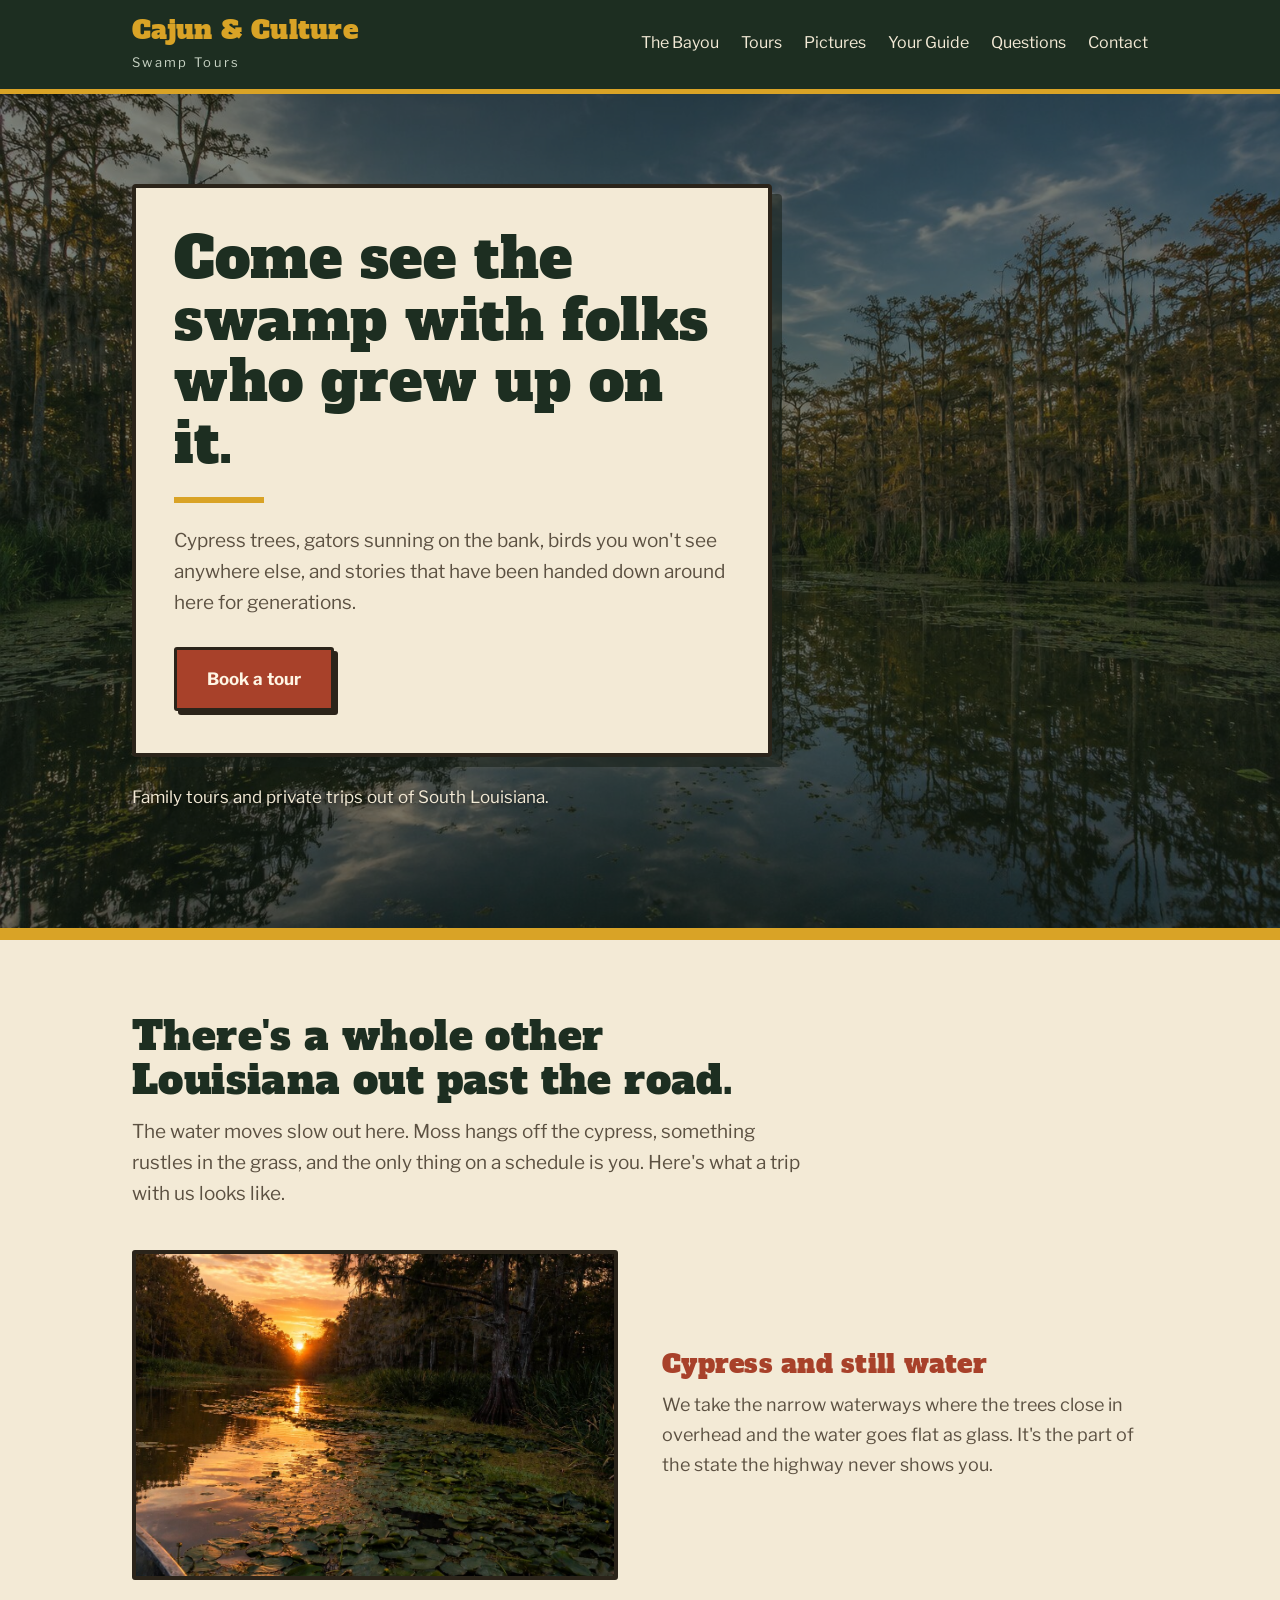
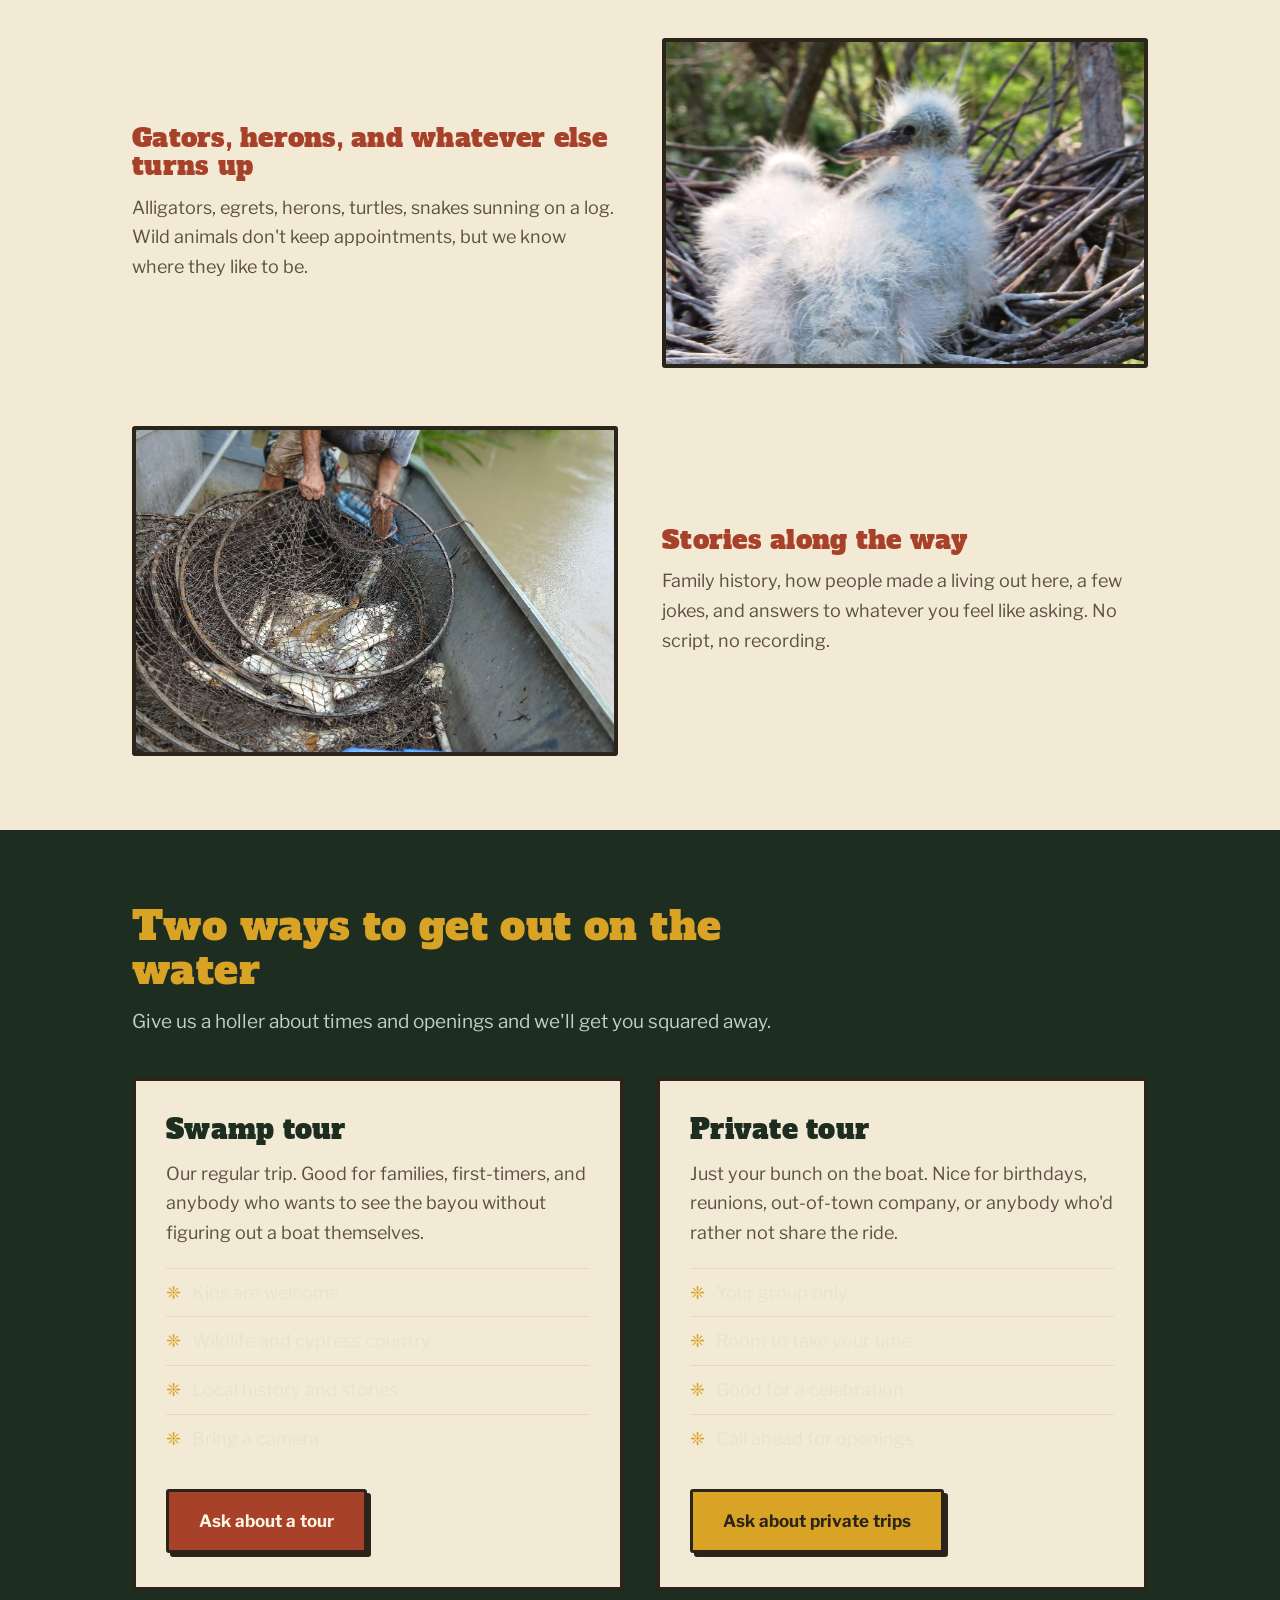
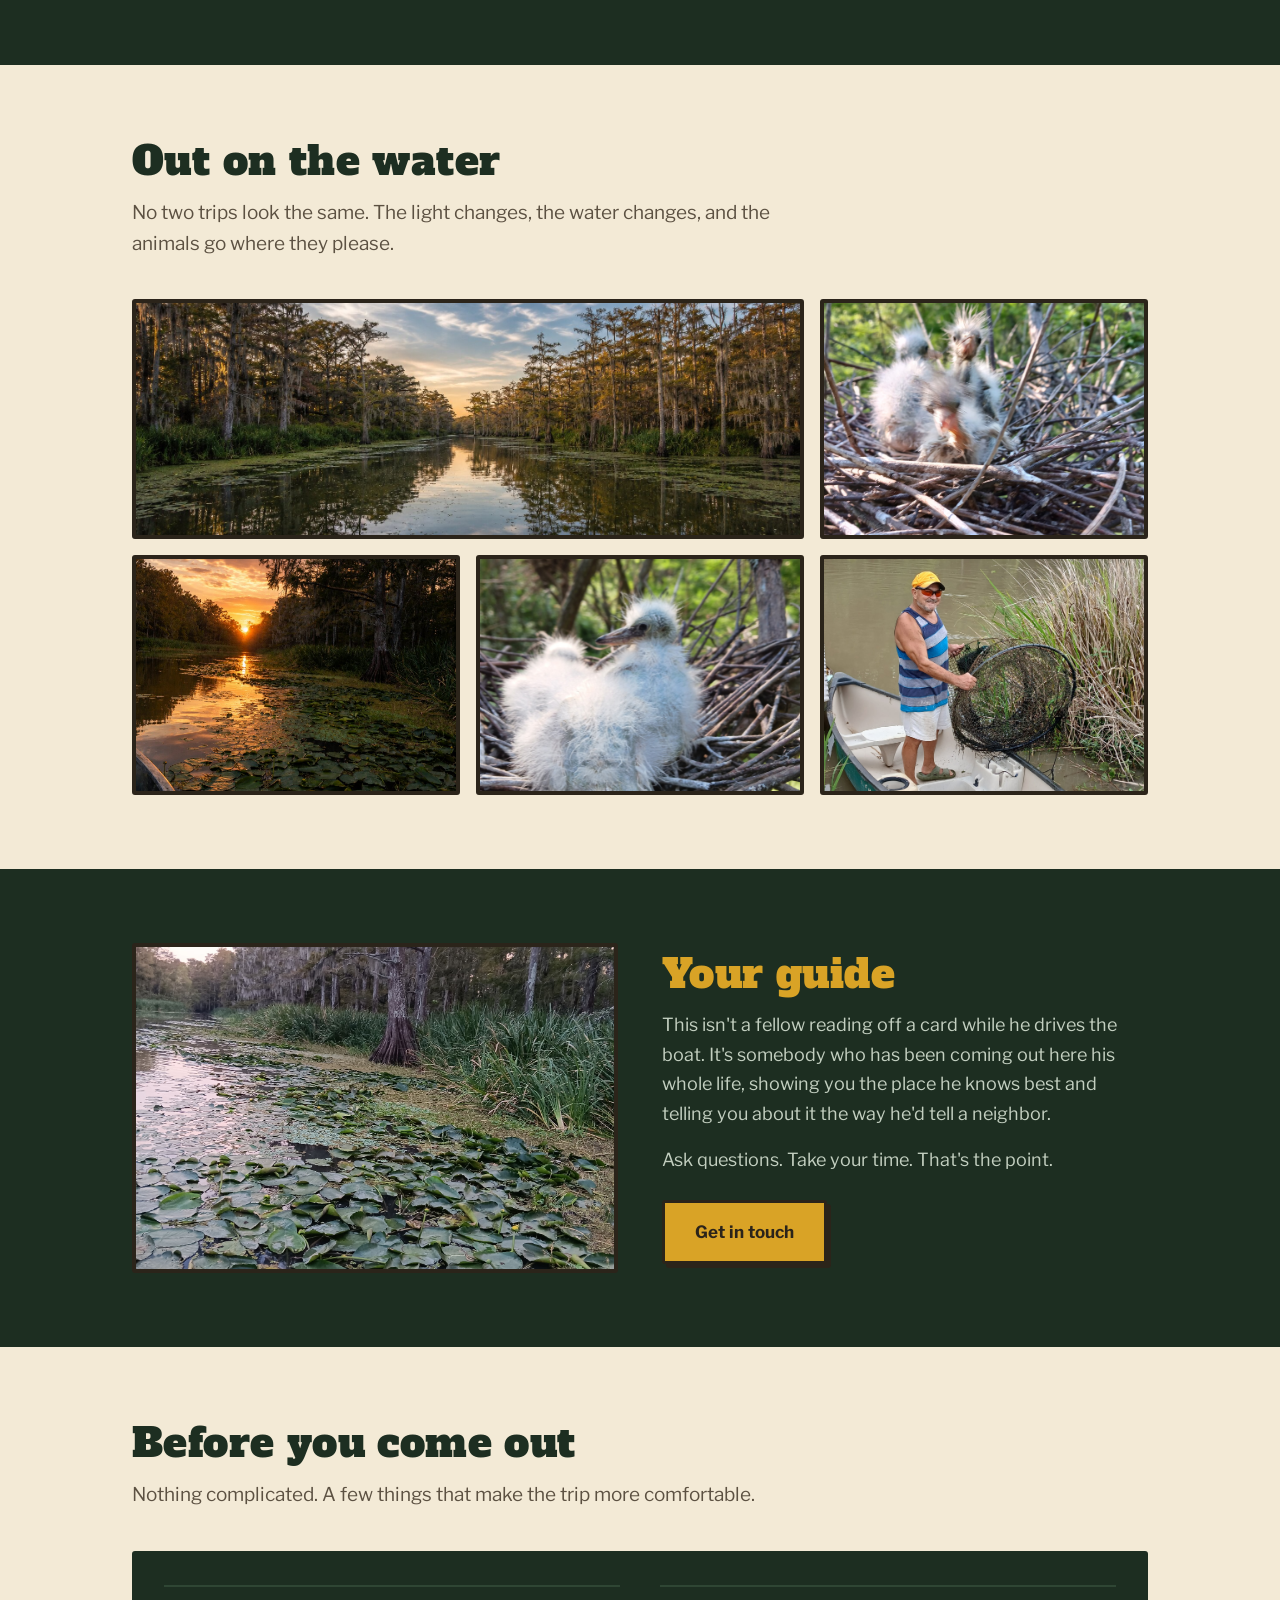
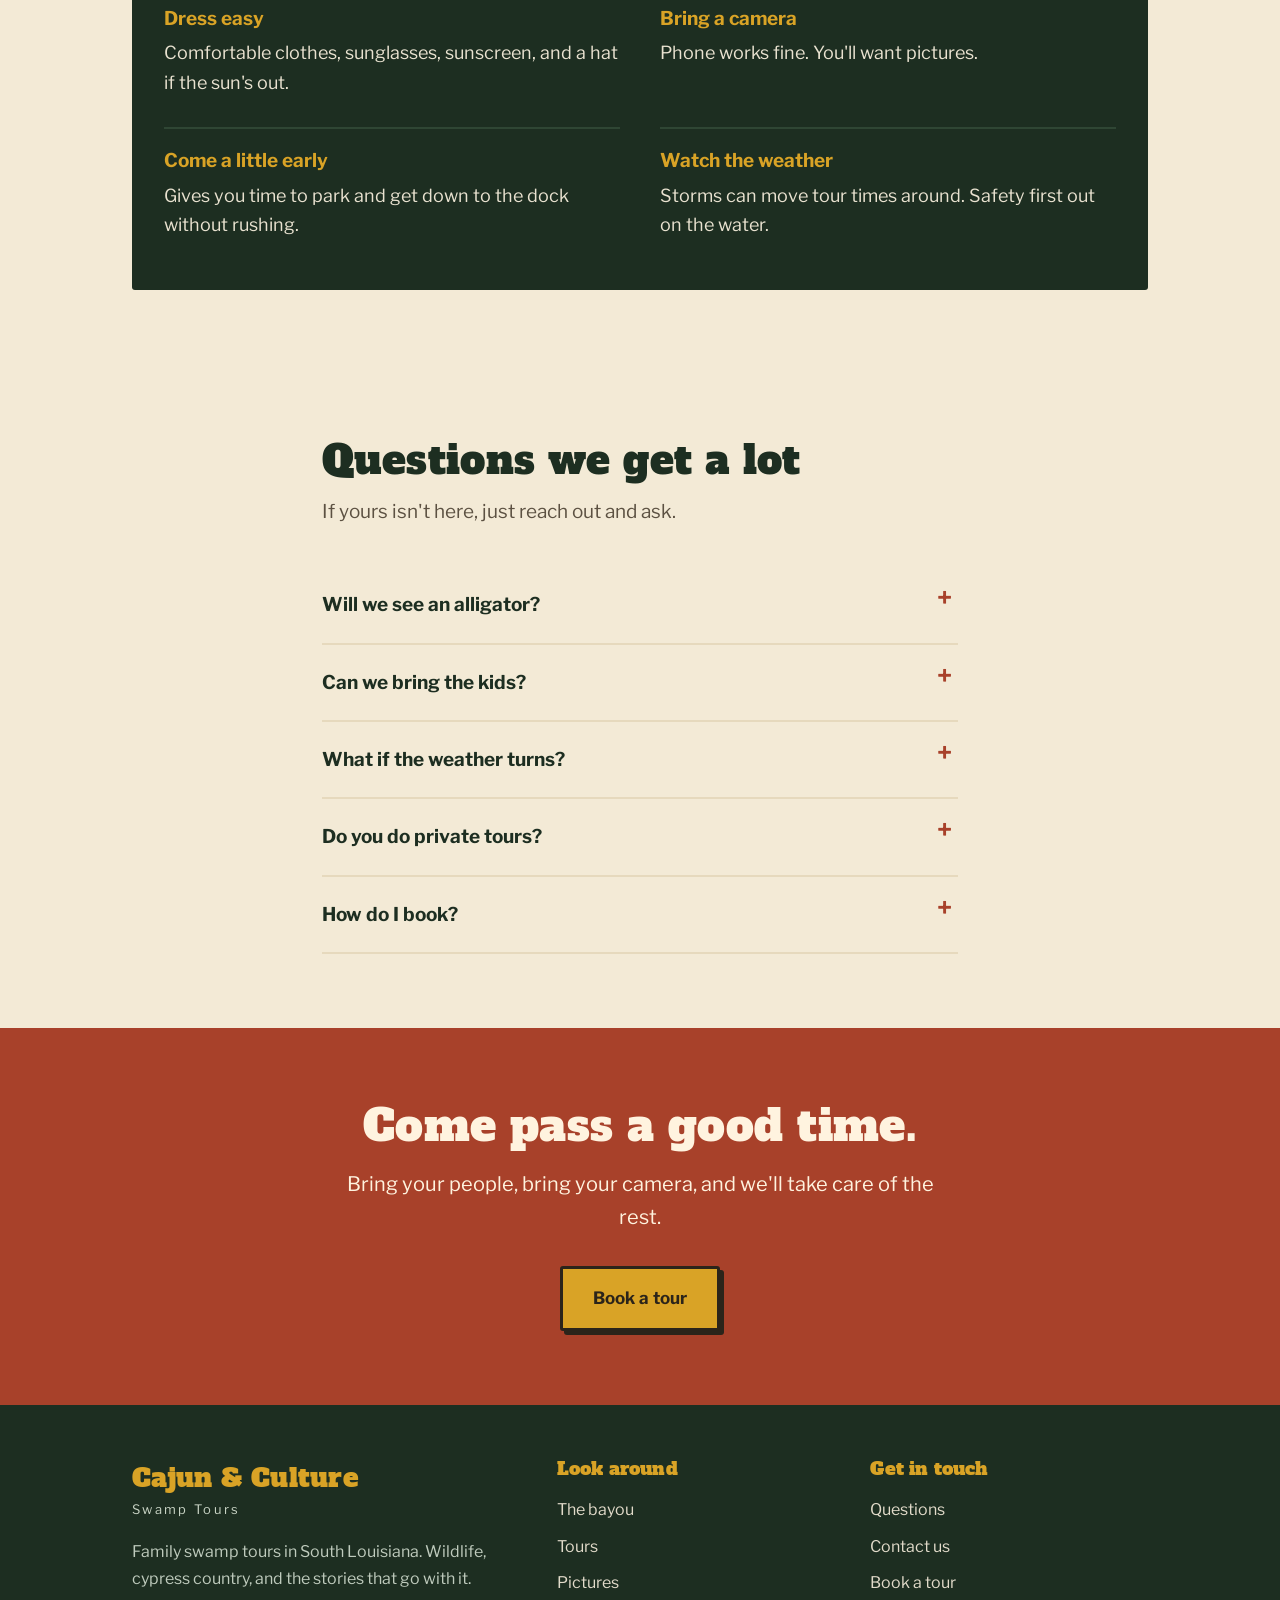
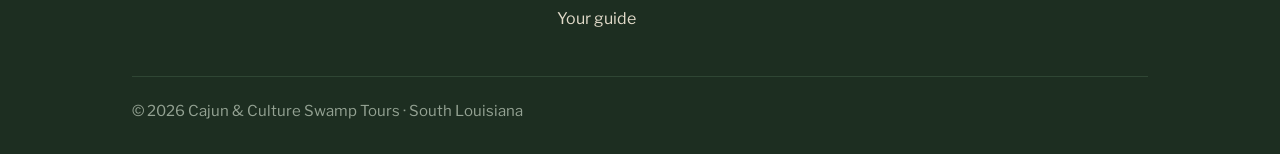
==== commit d5819925: "Update print statement from 'Hello' to 'Goodbye'" ====
--- a/index.html
+++ b/index.html
@@ -3,36 +3,520 @@
 
 <head>
 
-    <meta charset="UTF-8">
-
-    <meta
-        name="viewport"
-        content="width=device-width, initial-scale=1.0"
-    >
-
-    <meta
-        name="description"
-        content="Experience the real South Louisiana bayou with Cajun & Culture Swamp Tours. Local guides, Louisiana wildlife, Cajun stories, and unforgettable swamp adventures."
-    >
-
-    <meta name="theme-color" content="#cbd8cc">
-
-    <title>Cajun & Culture Swamp Tours</title>
-
-    <link rel="preconnect" href="https://fonts.googleapis.com">
-
-    <link
-        rel="preconnect"
-        href="https://fonts.gstatic.com"
-        crossorigin
-    >
-
-    <link
-        href="https://fonts.googleapis.com/css2?family=DM+Sans:wght@400;500;600;700;800&family=Fraunces:opsz,wght@9..144,600;9..144,700;9..144,800&display=swap"
-        rel="stylesheet"
-    >
-
-    <link rel="stylesheet" href="style.css">
+<meta charset="UTF-8">
+<meta name="viewport" content="width=device-width, initial-scale=1.0">
+<meta name="description" content="Cajun & Culture Swamp Tours. Family swamp tours in South Louisiana with local guides, bayou wildlife, and Cajun stories.">
+<meta name="theme-color" content="#1d2e21">
+
+<title>Cajun &amp; Culture Swamp Tours | South Louisiana</title>
+
+<link rel="preconnect" href="https://fonts.googleapis.com">
+<link rel="preconnect" href="https://fonts.gstatic.com" crossorigin>
+<link href="https://fonts.googleapis.com/css2?family=Alfa+Slab+One&family=Libre+Franklin:ital,wght@0,400;0,600;0,700;1,400&display=swap" rel="stylesheet">
+
+<style>
+
+/* ============================================================
+   CAJUN & CULTURE SWAMP TOURS
+   All the styling lives right here in this file.
+   Colors are set once below, so you can change the whole
+   look of the site by editing these few lines.
+   ============================================================ */
+
+:root {
+    --paper:      #f3ead6;   /* aged paper background        */
+    --paper-dark: #e6d9bd;   /* slightly darker paper        */
+    --cypress:    #1d2e21;   /* deep swamp green             */
+    --cypress-lt: #2f4634;   /* lighter green                */
+    --brick:      #a8412a;   /* sign-painter red             */
+    --gold:       #d9a326;   /* mustard gold                 */
+    --ink:        #2b241a;   /* body text                    */
+    --ink-soft:   #5c5142;   /* quieter text                 */
+}
+
+* { box-sizing: border-box; }
+
+html { scroll-behavior: smooth; }
+
+@media (prefers-reduced-motion: reduce) {
+    html { scroll-behavior: auto; }
+    * { transition: none !important; }
+}
+
+body {
+    margin: 0;
+    background: var(--paper);
+    color: var(--ink);
+    font-family: "Libre Franklin", Helvetica, Arial, sans-serif;
+    font-size: 18px;
+    line-height: 1.65;
+}
+
+img { display: block; width: 100%; height: 100%; object-fit: cover; }
+
+a { color: var(--brick); }
+
+h1, h2, h3, .sign-name {
+    font-family: "Alfa Slab One", Georgia, serif;
+    font-weight: 400;
+    line-height: 1.1;
+    letter-spacing: 0.01em;
+    margin: 0;
+}
+
+/* Page width */
+.wrap {
+    width: 100%;
+    max-width: 1060px;
+    margin: 0 auto;
+    padding: 0 22px;
+}
+
+.narrow { max-width: 680px; }   /* keeps paragraphs easy to read */
+
+
+/* ------------------------------------------------------------
+   TOP BAR
+   ------------------------------------------------------------ */
+
+.topbar {
+    background: var(--cypress);
+    color: var(--paper);
+    border-bottom: 5px solid var(--gold);
+}
+
+.topbar .wrap {
+    display: flex;
+    align-items: center;
+    justify-content: space-between;
+    gap: 18px;
+    flex-wrap: wrap;
+    padding-top: 16px;
+    padding-bottom: 16px;
+}
+
+.logo {
+    display: block;
+    color: var(--paper);
+    text-decoration: none;
+}
+
+.logo .sign-name {
+    font-size: 26px;
+    color: var(--gold);
+}
+
+.logo .sub {
+    display: block;
+    font-size: 13px;
+    letter-spacing: 0.18em;
+    color: #c8d3c4;
+    margin-top: 4px;
+}
+
+.menu {
+    display: flex;
+    align-items: center;
+    gap: 22px;
+    flex-wrap: wrap;
+}
+
+.menu a {
+    color: var(--paper);
+    text-decoration: none;
+    font-size: 16px;
+    padding: 4px 0;
+    border-bottom: 2px solid transparent;
+}
+
+.menu a:hover,
+.menu a:focus-visible { border-bottom-color: var(--gold); }
+
+
+/* ------------------------------------------------------------
+   BUTTONS
+   ------------------------------------------------------------ */
+
+.btn {
+    display: inline-block;
+    background: var(--brick);
+    color: #fff5e4;
+    font-weight: 700;
+    font-size: 17px;
+    text-decoration: none;
+    padding: 15px 30px;
+    border: 3px solid var(--ink);
+    border-radius: 3px;
+    box-shadow: 4px 4px 0 var(--ink);
+}
+
+.btn:hover,
+.btn:focus-visible {
+    background: #8f3523;
+    box-shadow: 2px 2px 0 var(--ink);
+    transform: translate(2px, 2px);
+}
+
+.btn-gold {
+    background: var(--gold);
+    color: var(--ink);
+}
+
+.btn-gold:hover,
+.btn-gold:focus-visible { background: #c4911c; }
+
+:focus-visible { outline: 3px solid var(--gold); outline-offset: 3px; }
+
+
+/* ------------------------------------------------------------
+   HERO — photo with a painted sign sitting on it
+   ------------------------------------------------------------ */
+
+.hero {
+    position: relative;
+    background: var(--cypress) url("bayou-wide.jpg") center / cover no-repeat;
+    padding: 90px 0 100px;
+}
+
+.hero::before {
+    content: "";
+    position: absolute;
+    inset: 0;
+    background: rgba(18, 30, 21, 0.55);
+}
+
+.hero .wrap { position: relative; }
+
+.sign {
+    max-width: 640px;
+    background: var(--paper);
+    border: 4px solid var(--ink);
+    border-radius: 4px;
+    box-shadow: 10px 10px 0 rgba(20, 30, 22, 0.55);
+    padding: 40px 38px 42px;
+}
+
+.sign h1 {
+    font-size: clamp(34px, 6vw, 56px);
+    color: var(--cypress);
+}
+
+.sign .rule {
+    width: 90px;
+    height: 6px;
+    background: var(--gold);
+    margin: 22px 0;
+}
+
+.sign p {
+    margin: 0 0 28px;
+    font-size: 19px;
+    color: var(--ink-soft);
+}
+
+.hero-note {
+    margin-top: 26px;
+    color: var(--paper);
+    font-size: 17px;
+    text-shadow: 0 1px 4px rgba(0, 0, 0, 0.6);
+}
+
+
+/* ------------------------------------------------------------
+   SECTIONS
+   ------------------------------------------------------------ */
+
+section { padding: 74px 0; }
+
+.title {
+    font-size: clamp(28px, 4.4vw, 40px);
+    color: var(--cypress);
+    margin-bottom: 14px;
+}
+
+.lead {
+    font-size: 19px;
+    color: var(--ink-soft);
+    margin: 0 0 40px;
+}
+
+.on-green {
+    background: var(--cypress);
+    color: #e9e2d0;
+}
+
+.on-green .title { color: var(--gold); }
+.on-green .lead  { color: #c3cfc0; }
+
+.band {
+    background: var(--gold);
+    height: 12px;
+}
+
+
+/* Two-up photo and text rows */
+
+.row {
+    display: grid;
+    grid-template-columns: 1fr 1fr;
+    gap: 44px;
+    align-items: center;
+    margin-bottom: 58px;
+}
+
+.row:last-child { margin-bottom: 0; }
+
+.row.flip .photo { order: 2; }
+
+.photo {
+    height: 330px;
+    border: 4px solid var(--ink);
+    border-radius: 3px;
+    overflow: hidden;
+    background: var(--cypress-lt);
+}
+
+.row h3 {
+    font-size: 26px;
+    color: var(--brick);
+    margin-bottom: 12px;
+}
+
+.row p { margin: 0; color: var(--ink-soft); }
+
+
+/* ------------------------------------------------------------
+   TOURS
+   ------------------------------------------------------------ */
+
+.tours {
+    display: grid;
+    grid-template-columns: 1fr 1fr;
+    gap: 32px;
+}
+
+.tour {
+    background: var(--paper);
+    border: 4px solid var(--ink);
+    border-radius: 3px;
+    padding: 34px 30px;
+}
+
+.tour h3 {
+    font-size: 27px;
+    color: var(--cypress);
+    margin-bottom: 14px;
+}
+
+.tour p { margin: 0 0 20px; color: var(--ink-soft); }
+
+.tour ul {
+    list-style: none;
+    margin: 0 0 26px;
+    padding: 0;
+}
+
+.tour li {
+    padding: 9px 0 9px 26px;
+    border-top: 1px solid var(--paper-dark);
+    position: relative;
+}
+
+.tour li::before {
+    content: "\2748";           /* little fleur-ish mark */
+    position: absolute;
+    left: 0;
+    color: var(--gold);
+}
+
+
+/* ------------------------------------------------------------
+   GALLERY
+   ------------------------------------------------------------ */
+
+.gallery {
+    display: grid;
+    grid-template-columns: repeat(3, 1fr);
+    gap: 16px;
+}
+
+.gallery div {
+    height: 240px;
+    border: 4px solid var(--ink);
+    border-radius: 3px;
+    overflow: hidden;
+    background: var(--cypress-lt);
+}
+
+.gallery div:first-child { grid-column: span 2; }
+
+
+/* ------------------------------------------------------------
+   GOOD TO KNOW
+   ------------------------------------------------------------ */
+
+.know {
+    display: grid;
+    grid-template-columns: repeat(2, 1fr);
+    gap: 14px 40px;
+    margin: 0;
+    padding: 0;
+    list-style: none;
+}
+
+.know li {
+    border-top: 2px solid var(--cypress-lt);
+    padding: 16px 0;
+}
+
+.know strong {
+    display: block;
+    font-size: 19px;
+    color: var(--gold);
+    margin-bottom: 4px;
+}
+
+
+/* ------------------------------------------------------------
+   QUESTIONS (native open/close, no scripts needed)
+   ------------------------------------------------------------ */
+
+details {
+    border-bottom: 2px solid var(--paper-dark);
+    padding: 6px 0;
+}
+
+summary {
+    cursor: pointer;
+    list-style: none;
+    padding: 16px 40px 16px 0;
+    font-weight: 700;
+    font-size: 19px;
+    color: var(--cypress);
+    position: relative;
+}
+
+summary::-webkit-details-marker { display: none; }
+
+summary::after {
+    content: "+";
+    position: absolute;
+    right: 6px;
+    top: 12px;
+    font-size: 26px;
+    color: var(--brick);
+    line-height: 1;
+}
+
+details[open] summary::after { content: "\2013"; }
+
+details p {
+    margin: 0 0 18px;
+    color: var(--ink-soft);
+    max-width: 62ch;
+}
+
+
+/* ------------------------------------------------------------
+   CLOSING CALL AND FOOTER
+   ------------------------------------------------------------ */
+
+.closing {
+    background: var(--brick);
+    color: #fff3df;
+    text-align: center;
+}
+
+.closing h2 {
+    font-size: clamp(30px, 5vw, 44px);
+    margin-bottom: 18px;
+}
+
+.closing p {
+    font-size: 20px;
+    max-width: 30em;
+    margin: 0 auto 32px;
+}
+
+footer {
+    background: var(--cypress);
+    color: #bfcbbd;
+    padding: 54px 0 30px;
+    font-size: 16px;
+}
+
+.foot-cols {
+    display: grid;
+    grid-template-columns: 1.4fr 1fr 1fr;
+    gap: 36px;
+    margin-bottom: 38px;
+}
+
+footer h3 {
+    font-size: 18px;
+    color: var(--gold);
+    margin-bottom: 14px;
+}
+
+footer a {
+    display: block;
+    color: #e2dbca;
+    text-decoration: none;
+    padding: 5px 0;
+}
+
+footer a:hover,
+footer a:focus-visible { color: #fff; text-decoration: underline; }
+
+.foot-bottom {
+    border-top: 1px solid var(--cypress-lt);
+    padding-top: 22px;
+    font-size: 15px;
+    color: #94a293;
+}
+
+
+/* ------------------------------------------------------------
+   PHONES AND TABLETS
+   ------------------------------------------------------------ */
+
+@media (max-width: 860px) {
+
+    body { font-size: 17px; }
+
+    .topbar .wrap { justify-content: flex-start; }
+
+    .menu { gap: 16px; }
+
+    .hero { padding: 56px 0 64px; }
+
+    .sign { padding: 30px 24px 32px; }
+
+    section { padding: 54px 0; }
+
+    .row,
+    .tours,
+    .know {
+        grid-template-columns: 1fr;
+        gap: 26px;
+    }
+
+    .row { margin-bottom: 42px; }
+
+    .row.flip .photo { order: 0; }
+
+    .photo { height: 250px; }
+
+    .gallery { grid-template-columns: 1fr 1fr; }
+
+    .gallery div { height: 175px; }
+
+    .gallery div:first-child { grid-column: span 2; }
+
+    .foot-cols { grid-template-columns: 1fr; gap: 26px; }
+}
+
+</style>
 
 </head>
 
@@ -40,2232 +524,458 @@
 <body>
 
 
-    <!-- ============================= -->
-    <!-- PAGE LOADER -->
-    <!-- ============================= -->
-
-    <div
-        class="page-loader"
-        id="pageLoader"
-    >
-
-        <div class="loader-mark">
-            C&C
-        </div>
+<!-- ===================== TOP BAR ===================== -->
+
+<header class="topbar">
+
+    <div class="wrap">
+
+        <a class="logo" href="index.html">
+            <span class="sign-name">Cajun &amp; Culture</span>
+            <span class="sub">Swamp Tours</span>
+        </a>
+
+        <nav class="menu" aria-label="Main">
+            <a href="#bayou">The Bayou</a>
+            <a href="#tours">Tours</a>
+            <a href="#gallery">Pictures</a>
+            <a href="#guide">Your Guide</a>
+            <a href="#questions">Questions</a>
+            <a href="contact.html">Contact</a>
+        </nav>
 
     </div>
 
-
-
-    <!-- ============================= -->
-    <!-- HEADER -->
-    <!-- ============================= -->
-
-    <header
-        class="site-header"
-        id="siteHeader"
-    >
-
-        <div class="nav-wrap">
-
-
-            <!-- BRAND -->
-
-            <a
-                class="brand"
-                href="#home"
-                aria-label="Cajun and Culture home"
-            >
-
-                <div class="brand-mark">
-                    C&C
-                </div>
-
-                <div class="brand-copy">
-
-                    <strong>
-                        Cajun & Culture
-                    </strong>
-
-                    <span>
-                        Swamp Tours
-                    </span>
-
-                </div>
-
-            </a>
-
-
-
-            <!-- DESKTOP NAV -->
-
-            <nav
-                class="desktop-nav"
-                aria-label="Main navigation"
-            >
-
-                <a href="#experience">
-                    Experience
+</header>
+
+
+<main>
+
+
+<!-- ===================== HERO ===================== -->
+
+<section class="hero" id="top">
+
+    <div class="wrap">
+
+        <div class="sign">
+
+            <h1>Come see the swamp with folks who grew up on it.</h1>
+
+            <div class="rule"></div>
+
+            <p>
+                Cypress trees, gators sunning on the bank, birds you
+                won't see anywhere else, and stories that have been
+                handed down around here for generations.
+            </p>
+
+            <a class="btn" href="contact.html">Book a tour</a>
+
+        </div>
+
+        <p class="hero-note">
+            Family tours and private trips out of South Louisiana.
+        </p>
+
+    </div>
+
+</section>
+
+<div class="band"></div>
+
+
+<!-- ===================== THE BAYOU ===================== -->
+
+<section id="bayou">
+
+    <div class="wrap">
+
+        <div class="narrow">
+            <h2 class="title">There's a whole other Louisiana out past the road.</h2>
+            <p class="lead">
+                The water moves slow out here. Moss hangs off the
+                cypress, something rustles in the grass, and the
+                only thing on a schedule is you. Here's what a
+                trip with us looks like.
+            </p>
+        </div>
+
+        <div class="row">
+
+            <div class="photo">
+                <img src="sunset-swamp.jpg" alt="Cypress trees and still water in the Louisiana swamp" loading="lazy">
+            </div>
+
+            <div>
+                <h3>Cypress and still water</h3>
+                <p>
+                    We take the narrow waterways where the trees close
+                    in overhead and the water goes flat as glass. It's
+                    the part of the state the highway never shows you.
+                </p>
+            </div>
+
+        </div>
+
+        <div class="row flip">
+
+            <div class="photo">
+                <img src="alligator.jpg" alt="Alligator resting in the water" loading="lazy">
+            </div>
+
+            <div>
+                <h3>Gators, herons, and whatever else turns up</h3>
+                <p>
+                    Alligators, egrets, herons, turtles, snakes sunning
+                    on a log. Wild animals don't keep appointments, but
+                    we know where they like to be.
+                </p>
+            </div>
+
+        </div>
+
+        <div class="row">
+
+            <div class="photo">
+                <img src="guests-on-boat.jpg" alt="Guests on the boat during a swamp tour" loading="lazy">
+            </div>
+
+            <div>
+                <h3>Stories along the way</h3>
+                <p>
+                    Family history, how people made a living out here,
+                    a few jokes, and answers to whatever you feel like
+                    asking. No script, no recording.
+                </p>
+            </div>
+
+        </div>
+
+    </div>
+
+</section>
+
+
+<!-- ===================== TOURS ===================== -->
+
+<section class="on-green" id="tours">
+
+    <div class="wrap">
+
+        <div class="narrow">
+            <h2 class="title">Two ways to get out on the water</h2>
+            <p class="lead">
+                Give us a holler about times and openings and we'll
+                get you squared away.
+            </p>
+        </div>
+
+        <div class="tours">
+
+            <article class="tour">
+
+                <h3>Swamp tour</h3>
+
+                <p>
+                    Our regular trip. Good for families, first-timers,
+                    and anybody who wants to see the bayou without
+                    figuring out a boat themselves.
+                </p>
+
+                <ul>
+                    <li>Kids are welcome</li>
+                    <li>Wildlife and cypress country</li>
+                    <li>Local history and stories</li>
+                    <li>Bring a camera</li>
+                </ul>
+
+                <a class="btn" href="contact.html">Ask about a tour</a>
+
+            </article>
+
+            <article class="tour">
+
+                <h3>Private tour</h3>
+
+                <p>
+                    Just your bunch on the boat. Nice for birthdays,
+                    reunions, out-of-town company, or anybody who'd
+                    rather not share the ride.
+                </p>
+
+                <ul>
+                    <li>Your group only</li>
+                    <li>Room to take your time</li>
+                    <li>Good for a celebration</li>
+                    <li>Call ahead for openings</li>
+                </ul>
+
+                <a class="btn btn-gold" href="contact.html">Ask about private trips</a>
+
+            </article>
+
+        </div>
+
+    </div>
+
+</section>
+
+
+<!-- ===================== PICTURES ===================== -->
+
+<section id="gallery">
+
+    <div class="wrap">
+
+        <div class="narrow">
+            <h2 class="title">Out on the water</h2>
+            <p class="lead">
+                No two trips look the same. The light changes, the
+                water changes, and the animals go where they please.
+            </p>
+        </div>
+
+        <div class="gallery">
+
+            <div><img src="bayou-wide.jpg" alt="Wide view of the Louisiana bayou" loading="lazy"></div>
+            <div><img src="wildlife-bird.jpg" alt="Wading bird at the water's edge" loading="lazy"></div>
+            <div><img src="sunset-swamp.jpg" alt="Sunset over the swamp" loading="lazy"></div>
+            <div><img src="alligator.jpg" alt="Alligator in the swamp" loading="lazy"></div>
+            <div><img src="dock.jpg" alt="The dock where tours start" loading="lazy"></div>
+
+        </div>
+
+    </div>
+
+</section>
+
+
+<!-- ===================== YOUR GUIDE ===================== -->
+
+<section class="on-green" id="guide">
+
+    <div class="wrap">
+
+        <div class="row">
+
+            <div class="photo">
+                <img src="guide.jpg" alt="Your guide at Cajun and Culture Swamp Tours" loading="lazy">
+            </div>
+
+            <div>
+
+                <h2 class="title">Your guide</h2>
+
+                <p style="color:#c3cfc0;">
+                    This isn't a fellow reading off a card while he
+                    drives the boat. It's somebody who has been coming
+                    out here his whole life, showing you the place he
+                    knows best and telling you about it the way he'd
+                    tell a neighbor.
+                </p>
+
+                <p style="color:#c3cfc0; margin-top:16px;">
+                    Ask questions. Take your time. That's the point.
+                </p>
+
+                <p style="margin-top:26px;">
+                    <a class="btn btn-gold" href="contact.html">Get in touch</a>
+                </p>
+
+            </div>
+
+        </div>
+
+    </div>
+
+</section>
+
+
+<!-- ===================== GOOD TO KNOW ===================== -->
+
+<section>
+
+    <div class="wrap">
+
+        <div class="narrow">
+            <h2 class="title">Before you come out</h2>
+            <p class="lead">
+                Nothing complicated. A few things that make the trip
+                more comfortable.
+            </p>
+        </div>
+
+        <div class="on-green" style="padding:34px 32px; border-radius:3px;">
+
+            <ul class="know">
+
+                <li>
+                    <strong>Dress easy</strong>
+                    Comfortable clothes, sunglasses, sunscreen, and a
+                    hat if the sun's out.
+                </li>
+
+                <li>
+                    <strong>Bring a camera</strong>
+                    Phone works fine. You'll want pictures.
+                </li>
+
+                <li>
+                    <strong>Come a little early</strong>
+                    Gives you time to park and get down to the dock
+                    without rushing.
+                </li>
+
+                <li>
+                    <strong>Watch the weather</strong>
+                    Storms can move tour times around. Safety first
+                    out on the water.
+                </li>
+
+            </ul>
+
+        </div>
+
+    </div>
+
+</section>
+
+
+<!-- ===================== QUESTIONS ===================== -->
+
+<section id="questions">
+
+    <div class="wrap narrow">
+
+        <h2 class="title">Questions we get a lot</h2>
+        <p class="lead">
+            If yours isn't here, just reach out and ask.
+        </p>
+
+        <details>
+            <summary>Will we see an alligator?</summary>
+            <p>
+                Usually, but we can't promise it. They're wild animals
+                and they do what they want. We run through the spots
+                where they're most often out.
+            </p>
+        </details>
+
+        <details>
+            <summary>Can we bring the kids?</summary>
+            <p>
+                Absolutely. It's built to be a trip the whole family
+                can enjoy together. If you've got real little ones,
+                give us a call and we'll talk it through.
+            </p>
+        </details>
+
+        <details>
+            <summary>What if the weather turns?</summary>
+            <p>
+                Safety comes first, so weather can change tour times or
+                push a trip. If yours is affected, we'll get in touch
+                and work out what's next with you.
+            </p>
+        </details>
+
+        <details>
+            <summary>Do you do private tours?</summary>
+            <p>
+                We do, when the boat's open. Families, groups,
+                birthdays, anniversaries. Contact us for openings.
+            </p>
+        </details>
+
+        <details>
+            <summary>How do I book?</summary>
+            <p>
+                Head over to the contact page and send us a note. We'll
+                get back to you with times, details, and how to hold
+                your spot.
+            </p>
+        </details>
+
+    </div>
+
+</section>
+
+
+<!-- ===================== CLOSING CALL ===================== -->
+
+<section class="closing">
+
+    <div class="wrap">
+
+        <h2>Come pass a good time.</h2>
+
+        <p>
+            Bring your people, bring your camera, and we'll take care
+            of the rest.
+        </p>
+
+        <a class="btn btn-gold" href="contact.html">Book a tour</a>
+
+    </div>
+
+</section>
+
+
+</main>
+
+
+<!-- ===================== FOOTER ===================== -->
+
+<footer>
+
+    <div class="wrap">
+
+        <div class="foot-cols">
+
+            <div>
+
+                <a class="logo" href="index.html" style="margin-bottom:14px;">
+                    <span class="sign-name">Cajun &amp; Culture</span>
+                    <span class="sub">Swamp Tours</span>
                 </a>
 
-                <a href="#tours">
-                    Tours
-                </a>
-
-                <a href="#gallery">
-                    Gallery
-                </a>
-
-                <a href="#guide">
-                    Meet Your Guide
-                </a>
-
-                <a href="#faq">
-                    FAQ
-                </a>
-
-                <a href="contact.html">
-                    Contact
-                </a>
-
-            </nav>
-
-
-
-            <!-- DESKTOP CONTACT BUTTON -->
-
-            <a
-                class="nav-book-button"
-                href="contact.html"
-            >
-                Book Your Tour
-            </a>
-
-
-
-            <!-- MOBILE MENU BUTTON -->
-
-            <button
-                class="menu-button"
-                id="menuButton"
-                type="button"
-                aria-label="Open navigation menu"
-                aria-expanded="false"
-                aria-controls="mobileMenu"
-            >
-
-                <span></span>
-                <span></span>
-                <span></span>
-
-            </button>
-
-        </div>
-
-
-
-        <!-- MOBILE MENU -->
-
-        <div
-            class="mobile-menu"
-            id="mobileMenu"
-        >
-
-            <a href="#experience">
-                Experience
-            </a>
-
-            <a href="#tours">
-                Tours
-            </a>
-
-            <a href="#gallery">
-                Gallery
-            </a>
-
-            <a href="#guide">
-                Meet Your Guide
-            </a>
-
-            <a href="#faq">
-                FAQ
-            </a>
-
-            <a href="contact.html">
-                Contact
-            </a>
-
-            <a
-                class="mobile-book-button"
-                href="contact.html"
-            >
-                Book Your Tour
-            </a>
-
-        </div>
-
-    </header>
-
-
-
-    <!-- ============================= -->
-    <!-- MAIN -->
-    <!-- ============================= -->
-
-    <main>
-
-
-
-        <!-- ============================= -->
-        <!-- HERO -->
-        <!-- ============================= -->
-
-        <section
-            class="hero"
-            id="home"
-        >
-
-            <div
-                class="hero-background"
-                aria-hidden="true"
-            ></div>
-
-            <div
-                class="hero-shade"
-                aria-hidden="true"
-            ></div>
-
-            <div
-                class="hero-water-glow"
-                aria-hidden="true"
-            ></div>
-
-
-
-            <div class="hero-inner">
-
-
-                <!-- HERO TEXT -->
-
-                <div class="hero-content">
-
-
-                    <div class="hero-eyebrow reveal">
-
-                        <span class="eyebrow-line"></span>
-
-                        Authentic South Louisiana Swamp Tours
-
-                    </div>
-
-
-
-                    <h1 class="hero-title reveal">
-
-                        See the bayou.
-
-                        <span>
-                            Feel the culture.
-                        </span>
-
-                    </h1>
-
-
-
-                    <p class="hero-description reveal">
-
-                        Cruise through cypress-lined waterways,
-                        spot Louisiana wildlife, hear stories
-                        passed down through generations, and
-                        experience the swamp with people who are
-                        proud to call this place home.
-
-                    </p>
-
-
-
-                    <div class="hero-actions reveal">
-
-
-                        <a
-                            class="button button-primary"
-                            href="contact.html"
-                        >
-
-                            Book Your Tour
-
-                            <span aria-hidden="true">
-                                →
-                            </span>
-
-                        </a>
-
-
-                        <a
-                            class="button button-ghost"
-                            href="#experience"
-                        >
-                            Explore the Experience
-                        </a>
-
-
-                    </div>
-
-
-
-                    <!-- HERO DETAILS -->
-
-                    <div class="hero-details reveal">
-
-
-                        <div class="hero-detail">
-
-                            <span class="hero-detail-icon">
-                                ⚜
-                            </span>
-
-                            <div>
-
-                                <strong>
-                                    Locally Guided
-                                </strong>
-
-                                <small>
-                                    Real stories. Real Louisiana.
-                                </small>
-
-                            </div>
-
-                        </div>
-
-
-
-                        <div class="hero-detail">
-
-                            <span class="hero-detail-icon">
-                                ◎
-                            </span>
-
-                            <div>
-
-                                <strong>
-                                    Family Friendly
-                                </strong>
-
-                                <small>
-                                    A bayou experience for the whole crew.
-                                </small>
-
-                            </div>
-
-                        </div>
-
-
-
-                        <div class="hero-detail">
-
-                            <span class="hero-detail-icon">
-                                ⌁
-                            </span>
-
-                            <div>
-
-                                <strong>
-                                    Private Tours
-                                </strong>
-
-                                <small>
-                                    Ask us about private experiences.
-                                </small>
-
-                            </div>
-
-                        </div>
-
-
-                    </div>
-
-                </div>
-
-
-
-                <!-- HERO PHOTO CARD -->
-
-                <aside class="hero-booking-card reveal">
-
-
-                    <div class="hero-card-photo">
-
-                        <span class="photo-label">
-                            Welcome to the bayou
-                        </span>
-
-                    </div>
-
-
-
-                    <div class="hero-card-body">
-
-
-                        <span class="card-kicker">
-                            Your Louisiana adventure
-                        </span>
-
-
-                        <h2>
-                            Come pass a good time.
-                        </h2>
-
-
-                        <p>
-
-                            Beautiful scenery, local wildlife,
-                            Cajun stories, and plenty of personality
-                            along the way.
-
-                        </p>
-
-
-                        <a href="contact.html">
-
-                            Contact Us About a Tour
-
-                            <span aria-hidden="true">
-                                ↗
-                            </span>
-
-                        </a>
-
-
-                    </div>
-
-                </aside>
-
-
-            </div>
-
-
-
-            <!-- SCROLL PROMPT -->
-
-            <a
-                class="scroll-prompt"
-                href="#experience"
-                aria-label="Scroll to experience section"
-            >
-
-                <span>
-                    Discover the bayou
-                </span>
-
-                <i></i>
-
-            </a>
-
-
-        </section>
-
-
-
-        <!-- ============================= -->
-        <!-- QUICK HIGHLIGHTS -->
-        <!-- ============================= -->
-
-        <section
-            class="floating-facts"
-            aria-label="Tour highlights"
-        >
-
-            <div class="floating-facts-inner">
-
-
-                <div class="fact-item">
-
-                    <span class="fact-number">
-                        01
-                    </span>
-
-                    <div>
-
-                        <strong>
-                            Local Cajun Guides
-                        </strong>
-
-                        <p>
-                            Experience the swamp with people who know it.
-                        </p>
-
-                    </div>
-
-                </div>
-
-
-
-                <div class="fact-item">
-
-                    <span class="fact-number">
-                        02
-                    </span>
-
-                    <div>
-
-                        <strong>
-                            Louisiana Wildlife
-                        </strong>
-
-                        <p>
-                            Alligators, birds, turtles, and more.
-                        </p>
-
-                    </div>
-
-                </div>
-
-
-
-                <div class="fact-item">
-
-                    <span class="fact-number">
-                        03
-                    </span>
-
-                    <div>
-
-                        <strong>
-                            Small-Group Feel
-                        </strong>
-
-                        <p>
-                            Relaxed, personal, and never rushed.
-                        </p>
-
-                    </div>
-
-                </div>
-
-
-
-                <div class="fact-item">
-
-                    <span class="fact-number">
-                        04
-                    </span>
-
-                    <div>
-
-                        <strong>
-                            Unforgettable Views
-                        </strong>
-
-                        <p>
-                            Bring your camera and enjoy the ride.
-                        </p>
-
-                    </div>
-
-                </div>
-
-
-            </div>
-
-        </section>
-
-
-
-        <!-- ============================= -->
-        <!-- EXPERIENCE -->
-        <!-- ============================= -->
-
-        <section
-            class="section intro-section"
-            id="experience"
-        >
-
-            <div class="section-shell">
-
-
-                <div class="intro-heading reveal">
-
-
-                    <div>
-
-                        <span class="section-kicker">
-                            More than a boat ride
-                        </span>
-
-
-                        <h2>
-                            Step into the Louisiana locals know.
-                        </h2>
-
-                    </div>
-
-
-
-                    <p>
-
-                        The bayou has its own rhythm. Slow water,
-                        moss-covered cypress trees, wildlife around
-                        every bend, and stories that belong to the
-                        people who grew up here.
-
-                        Cajun & Culture brings all of it together
-                        in one unforgettable experience.
-
-                    </p>
-
-
-                </div>
-
-
-
-                <div class="experience-grid">
-
-
-                    <!-- SCENERY -->
-
-                    <article
-                        class="experience-card experience-card-large reveal"
-                    >
-
-                        <div
-                            class="experience-image experience-image-cypress"
-                        ></div>
-
-
-                        <div class="experience-card-content">
-
-
-                            <span class="experience-number">
-                                01
-                            </span>
-
-
-                            <div>
-
-
-                                <span class="mini-kicker">
-                                    The scenery
-                                </span>
-
-
-                                <h3>
-                                    Cypress country
-                                </h3>
-
-
-                                <p>
-
-                                    Drift beneath Spanish moss and
-                                    through quiet waterways surrounded
-                                    by classic South Louisiana scenery.
-
-                                </p>
-
-
-                            </div>
-
-
-                        </div>
-
-
-                    </article>
-
-
-
-                    <!-- WILDLIFE -->
-
-                    <article class="experience-card reveal">
-
-
-                        <div
-                            class="experience-image experience-image-wildlife"
-                        ></div>
-
-
-                        <div class="experience-card-content">
-
-
-                            <span class="experience-number">
-                                02
-                            </span>
-
-
-                            <div>
-
-
-                                <span class="mini-kicker">
-                                    The wildlife
-                                </span>
-
-
-                                <h3>
-                                    Wild and up close
-                                </h3>
-
-
-                                <p>
-
-                                    Keep your eyes open for alligators,
-                                    herons, egrets, turtles, and the
-                                    other wildlife that calls the bayou home.
-
-                                </p>
-
-
-                            </div>
-
-
-                        </div>
-
-
-                    </article>
-
-
-
-                    <!-- CULTURE -->
-
-                    <article class="experience-card reveal">
-
-
-                        <div
-                            class="experience-image experience-image-people"
-                        ></div>
-
-
-                        <div class="experience-card-content">
-
-
-                            <span class="experience-number">
-                                03
-                            </span>
-
-
-                            <div>
-
-
-                                <span class="mini-kicker">
-                                    The culture
-                                </span>
-
-
-                                <h3>
-                                    Stories worth hearing
-                                </h3>
-
-
-                                <p>
-
-                                    Learn about local history,
-                                    traditions, families, and the culture
-                                    that helped shape South Louisiana.
-
-                                </p>
-
-
-                            </div>
-
-
-                        </div>
-
-
-                    </article>
-
-
-                </div>
-
-
-            </div>
-
-
-        </section>
-
-
-
-        <!-- ============================= -->
-        <!-- LARGE BAYOU BANNER -->
-        <!-- ============================= -->
-
-        <section class="section story-banner">
-
-
-            <div class="story-banner-background"></div>
-
-
-            <div class="section-shell story-banner-inner">
-
-
-                <div class="story-banner-copy reveal">
-
-
-                    <span class="section-kicker light">
-                        Proudly South Louisiana
-                    </span>
-
-
-                    <h2>
-                        See a side of Louisiana you can't see from the highway.
-                    </h2>
-
-
-                    <p>
-
-                        Slow down, get out on the water, and experience
-                        the scenery, wildlife, stories, and culture that
-                        make the Louisiana bayou unlike anywhere else.
-
-                    </p>
-
-
-                    <a
-                        class="text-link light"
-                        href="contact.html"
-                    >
-
-                        Plan Your Tour
-
-                        <span aria-hidden="true">
-                            →
-                        </span>
-
-                    </a>
-
-
-                </div>
-
-
-
-                <div class="story-quote reveal">
-
-
-                    <span class="quote-mark">
-                        “
-                    </span>
-
-
-                    <blockquote>
-
-                        Come see the Louisiana bayou the way
-                        it was meant to be seen: from the water.
-
-                    </blockquote>
-
-
-                    <span class="quote-caption">
-                        Cajun & Culture Swamp Tours
-                    </span>
-
-
-                </div>
-
-
-            </div>
-
-
-        </section>
-
-
-
-        <!-- ============================= -->
-        <!-- TOURS -->
-        <!-- ============================= -->
-
-        <section
-            class="section tours-section"
-            id="tours"
-        >
-
-
-            <div class="section-shell">
-
-
-                <div class="section-heading centered reveal">
-
-
-                    <span class="section-kicker">
-                        Choose your adventure
-                    </span>
-
-
-                    <h2>
-                        Find the tour that fits your crew.
-                    </h2>
-
-
-                    <p>
-
-                        Whether you're looking for the classic
-                        swamp experience or something more private,
-                        we'll help you plan the right trip.
-
-                    </p>
-
-
-                </div>
-
-
-
-                <div class="tour-card-grid">
-
-
-                    <!-- STANDARD TOUR -->
-
-                    <article class="tour-option reveal">
-
-
-                        <div
-                            class="tour-option-image tour-option-standard"
-                        >
-
-                            <span class="tour-badge">
-                                Classic experience
-                            </span>
-
-                        </div>
-
-
-
-                        <div class="tour-option-body">
-
-
-                            <div class="tour-option-heading">
-
-
-                                <div>
-
-                                    <span class="mini-kicker">
-                                        Explore the bayou
-                                    </span>
-
-                                    <h3>
-                                        Swamp Tour
-                                    </h3>
-
-                                </div>
-
-
-                            </div>
-
-
-
-                            <p>
-
-                                Cruise through cypress-lined waterways
-                                while experiencing Louisiana wildlife,
-                                local history, and Cajun culture.
-
-                            </p>
-
-
-
-                            <ul class="tour-features">
-
-                                <li>
-                                    Family-friendly experience
-                                </li>
-
-                                <li>
-                                    Louisiana wildlife
-                                </li>
-
-                                <li>
-                                    Local history and culture
-                                </li>
-
-                                <li>
-                                    Plenty of photo opportunities
-                                </li>
-
-                            </ul>
-
-
-
-                            <div class="tour-option-footer">
-
-
-                                <span>
-                                    Contact us for tour details
-                                </span>
-
-
-                                <a href="contact.html">
-
-                                    Contact Us
-
-                                    <span aria-hidden="true">
-                                        →
-                                    </span>
-
-                                </a>
-
-
-                            </div>
-
-
-                        </div>
-
-
-                    </article>
-
-
-
-                    <!-- PRIVATE TOUR -->
-
-                    <article
-                        class="tour-option featured reveal"
-                    >
-
-
-                        <div
-                            class="tour-option-image tour-option-private"
-                        >
-
-                            <span class="tour-badge">
-                                Private adventure
-                            </span>
-
-                        </div>
-
-
-
-                        <div class="tour-option-body">
-
-
-                            <div class="tour-option-heading">
-
-
-                                <div>
-
-                                    <span class="mini-kicker">
-                                        Your boat. Your crew.
-                                    </span>
-
-                                    <h3>
-                                        Private Swamp Tour
-                                    </h3>
-
-                                </div>
-
-
-                            </div>
-
-
-
-                            <p>
-
-                                Looking for something more personal?
-                                Ask about a private swamp experience
-                                for your family, group, celebration,
-                                or special occasion.
-
-                            </p>
-
-
-
-                            <ul class="tour-features">
-
-                                <li>
-                                    Private experience
-                                </li>
-
-                                <li>
-                                    Great for families and groups
-                                </li>
-
-                                <li>
-                                    More personal atmosphere
-                                </li>
-
-                                <li>
-                                    Contact us for availability
-                                </li>
-
-                            </ul>
-
-
-
-                            <div class="tour-option-footer">
-
-
-                                <span>
-                                    Contact us for details
-                                </span>
-
-
-                                <a href="contact.html">
-
-                                    Ask About Private Tours
-
-                                    <span aria-hidden="true">
-                                        →
-                                    </span>
-
-                                </a>
-
-
-                            </div>
-
-
-                        </div>
-
-
-                    </article>
-
-
-                </div>
-
-
-            </div>
-
-
-        </section>
-
-
-
-        <!-- ============================= -->
-        <!-- GALLERY -->
-        <!-- ============================= -->
-
-        <section
-            class="section gallery-section"
-            id="gallery"
-        >
-
-
-            <div class="section-shell">
-
-
-                <div class="gallery-heading reveal">
-
-
-                    <div>
-
-
-                        <span class="section-kicker">
-                            A look around
-                        </span>
-
-
-                        <h2>
-                            Life on the bayou.
-                        </h2>
-
-
-                    </div>
-
-
-
-                    <p>
-
-                        Every trip on the water is different.
-                        The light changes, the wildlife moves,
-                        and the swamp always has something new
-                        to show you.
-
-                    </p>
-
-
-                </div>
-
-
-
-                <div class="gallery-grid">
-
-
-                    <button
-                        class="gallery-item gallery-item-wide reveal"
-                        type="button"
-                        data-image="bayou-wide.jpg"
-                        aria-label="View wide bayou photo"
-                    >
-
-                        <img
-                            src="bayou-wide.jpg"
-                            alt="Wide Louisiana bayou scene"
-                            loading="lazy"
-                        >
-
-                        <span>
-                            Open water
-                        </span>
-
-                    </button>
-
-
-
-                    <button
-                        class="gallery-item reveal"
-                        type="button"
-                        data-image="alligator.jpg"
-                        aria-label="View alligator photo"
-                    >
-
-                        <img
-                            src="alligator.jpg"
-                            alt="Alligator in the Louisiana swamp"
-                            loading="lazy"
-                        >
-
-                        <span>
-                            Wildlife
-                        </span>
-
-                    </button>
-
-
-
-                    <button
-                        class="gallery-item reveal"
-                        type="button"
-                        data-image="guests-on-boat.jpg"
-                        aria-label="View guests on boat photo"
-                    >
-
-                        <img
-                            src="guests-on-boat.jpg"
-                            alt="Guests enjoying a swamp tour"
-                            loading="lazy"
-                        >
-
-                        <span>
-                            Good times
-                        </span>
-
-                    </button>
-
-
-
-                    <button
-                        class="gallery-item reveal"
-                        type="button"
-                        data-image="wildlife-bird.jpg"
-                        aria-label="View Louisiana bird photo"
-                    >
-
-                        <img
-                            src="wildlife-bird.jpg"
-                            alt="Louisiana bird near the water"
-                            loading="lazy"
-                        >
-
-                        <span>
-                            Bayou birds
-                        </span>
-
-                    </button>
-
-
-
-                    <button
-                        class="gallery-item gallery-item-tall reveal"
-                        type="button"
-                        data-image="sunset-swamp.jpg"
-                        aria-label="View swamp sunset photo"
-                    >
-
-                        <img
-                            src="sunset-swamp.jpg"
-                            alt="Sunset over the Louisiana swamp"
-                            loading="lazy"
-                        >
-
-                        <span>
-                            Golden hour
-                        </span>
-
-                    </button>
-
-
-
-                    <button
-                        class="gallery-item reveal"
-                        type="button"
-                        data-image="dock.jpg"
-                        aria-label="View swamp tour dock photo"
-                    >
-
-                        <img
-                            src="dock.jpg"
-                            alt="Boat dock at the swamp tour location"
-                            loading="lazy"
-                        >
-
-                        <span>
-                            The starting point
-                        </span>
-
-                    </button>
-
-
-                </div>
-
-
-            </div>
-
-
-        </section>
-
-
-
-        <!-- ============================= -->
-        <!-- GUIDE -->
-        <!-- ============================= -->
-
-        <section
-            class="section guide-section"
-            id="guide"
-        >
-
-
-            <div class="section-shell guide-grid">
-
-
-                <div class="guide-photo-wrap reveal">
-
-
-                    <div class="guide-photo">
-
-                        <img
-                            src="guide.jpg"
-                            alt="Local guide from Cajun and Culture Swamp Tours"
-                            loading="lazy"
-                        >
-
-                    </div>
-
-
-                    <div class="guide-photo-tag">
-
-                        <span>
-                            Local knowledge
-                        </span>
-
-                        <strong>
-                            Louisiana through and through
-                        </strong>
-
-                    </div>
-
-
-                </div>
-
-
-
-                <div class="guide-copy reveal">
-
-
-                    <span class="section-kicker">
-                        Meet your guide
-                    </span>
-
-
-                    <h2>
-                        The best stories come from the people who lived them.
-                    </h2>
-
-
-                    <p>
-
-                        Cajun & Culture isn't about reading a script
-                        while driving a boat. It's about sharing the
-                        swamp, stories, history, and culture of
-                        South Louisiana with the people who come to visit.
-
-                    </p>
-
-
-                    <p>
-
-                        Your tour is meant to feel less like a tourist
-                        attraction and more like spending time on the
-                        bayou with somebody who knows and loves the area.
-
-                    </p>
-
-
-
-                    <div class="guide-values">
-
-
-                        <div class="guide-value">
-
-
-                            <span>
-                                01
-                            </span>
-
-
-                            <div>
-
-                                <strong>
-                                    Local knowledge
-                                </strong>
-
-                                <p>
-                                    Experience the bayou with someone
-                                    who knows the area.
-                                </p>
-
-                            </div>
-
-
-                        </div>
-
-
-
-                        <div class="guide-value">
-
-
-                            <span>
-                                02
-                            </span>
-
-
-                            <div>
-
-                                <strong>
-                                    Cajun hospitality
-                                </strong>
-
-                                <p>
-                                    A welcoming, relaxed experience
-                                    from start to finish.
-                                </p>
-
-                            </div>
-
-
-                        </div>
-
-
-
-                        <div class="guide-value">
-
-
-                            <span>
-                                03
-                            </span>
-
-
-                            <div>
-
-                                <strong>
-                                    Real storytelling
-                                </strong>
-
-                                <p>
-                                    Local history, stories, humor,
-                                    and plenty of Louisiana personality.
-                                </p>
-
-                            </div>
-
-
-                        </div>
-
-
-                    </div>
-
-
-
-                    <a
-                        class="button button-primary"
-                        href="contact.html"
-                        style="margin-top: 30px;"
-                    >
-
-                        Get In Touch
-
-                        <span aria-hidden="true">
-                            →
-                        </span>
-
-                    </a>
-
-
-                </div>
-
-
-            </div>
-
-
-        </section>
-
-
-
-        <!-- ============================= -->
-        <!-- PLAN YOUR VISIT -->
-        <!-- ============================= -->
-
-        <section class="section planning-section">
-
-
-            <div class="section-shell planning-grid">
-
-
-                <div class="planning-copy reveal">
-
-
-                    <span class="section-kicker">
-                        Plan your visit
-                    </span>
-
-
-                    <h2>
-                        A few things to know before you hit the water.
-                    </h2>
-
-
-                    <p>
-
-                        A little preparation goes a long way.
-                        Dress comfortably, bring your camera,
-                        and get ready to enjoy South Louisiana
-                        from a completely different point of view.
-
-                    </p>
-
-
-                    <a
-                        class="text-link"
-                        href="#faq"
-                    >
-
-                        Read frequently asked questions
-
-                        <span aria-hidden="true">
-                            →
-                        </span>
-
-                    </a>
-
-
-                </div>
-
-
-
-                <div class="planning-cards">
-
-
-                    <article class="planning-card reveal">
-
-
-                        <span class="planning-icon">
-                            ☀
-                        </span>
-
-
-                        <h3>
-                            Dress for the weather
-                        </h3>
-
-
-                        <p>
-
-                            Comfortable clothing, sunglasses,
-                            and sunscreen are always a good idea.
-
-                        </p>
-
-
-                    </article>
-
-
-
-                    <article class="planning-card reveal">
-
-
-                        <span class="planning-icon">
-                            ◉
-                        </span>
-
-
-                        <h3>
-                            Bring your camera
-                        </h3>
-
-
-                        <p>
-
-                            The swamp is full of scenery and
-                            wildlife worth remembering.
-
-                        </p>
-
-
-                    </article>
-
-
-
-                    <article class="planning-card reveal">
-
-
-                        <span class="planning-icon">
-                            ⌖
-                        </span>
-
-
-                        <h3>
-                            Arrive a little early
-                        </h3>
-
-
-                        <p>
-
-                            Give yourself plenty of time to arrive
-                            before your scheduled tour.
-
-                        </p>
-
-
-                    </article>
-
-
-
-                    <article class="planning-card reveal">
-
-
-                        <span class="planning-icon">
-                            ≈
-                        </span>
-
-
-                        <h3>
-                            Weather matters
-                        </h3>
-
-
-                        <p>
-
-                            Conditions on the water can change,
-                            so weather may affect tour schedules.
-
-                        </p>
-
-
-                    </article>
-
-
-                </div>
-
-
-            </div>
-
-
-        </section>
-
-
-
-        <!-- ============================= -->
-        <!-- FAQ -->
-        <!-- ============================= -->
-
-        <section
-            class="section faq-section"
-            id="faq"
-        >
-
-
-            <div class="section-shell faq-grid">
-
-
-                <div class="faq-heading reveal">
-
-
-                    <span class="section-kicker">
-                        Frequently asked questions
-                    </span>
-
-
-                    <h2>
-                        Before you head to the bayou.
-                    </h2>
-
-
-                    <p>
-
-                        Have another question?
-                        Get in touch with us and we'll be happy to help.
-
-                    </p>
-
-
-                    <a
-                        class="button button-primary"
-                        href="contact.html"
-                        style="margin-top: 25px;"
-                    >
-
-                        Contact Us
-
-                        <span aria-hidden="true">
-                            →
-                        </span>
-
-                    </a>
-
-
-                </div>
-
-
-
-                <div class="faq-list">
-
-
-                    <!-- FAQ 1 -->
-
-                    <article class="faq-item reveal">
-
-
-                        <button
-                            class="faq-question"
-                            type="button"
-                            aria-expanded="false"
-                        >
-
-                            <span>
-                                Will we definitely see alligators?
-                            </span>
-
-                            <i>
-                                +
-                            </i>
-
-                        </button>
-
-
-                        <div class="faq-answer">
-
-                            <p>
-
-                                Wildlife is unpredictable, so sightings
-                                can never be guaranteed. Your guide will
-                                take you through areas where Louisiana
-                                wildlife is commonly seen.
-
-                            </p>
-
-                        </div>
-
-
-                    </article>
-
-
-
-                    <!-- FAQ 2 -->
-
-                    <article class="faq-item reveal">
-
-
-                        <button
-                            class="faq-question"
-                            type="button"
-                            aria-expanded="false"
-                        >
-
-                            <span>
-                                Can children come on the tour?
-                            </span>
-
-                            <i>
-                                +
-                            </i>
-
-                        </button>
-
-
-                        <div class="faq-answer">
-
-                            <p>
-
-                                Cajun & Culture is designed to be
-                                an experience families can enjoy together.
-                                Contact us if you have questions about
-                                younger children or your specific group.
-
-                            </p>
-
-                        </div>
-
-
-                    </article>
-
-
-
-                    <!-- FAQ 3 -->
-
-                    <article class="faq-item reveal">
-
-
-                        <button
-                            class="faq-question"
-                            type="button"
-                            aria-expanded="false"
-                        >
-
-                            <span>
-                                What happens if the weather is bad?
-                            </span>
-
-                            <i>
-                                +
-                            </i>
-
-                        </button>
-
-
-                        <div class="faq-answer">
-
-                            <p>
-
-                                Safety comes first. Weather conditions
-                                may affect tour times or availability.
-                                If weather creates an issue with your
-                                scheduled tour, we'll work with you
-                                on the next steps.
-
-                            </p>
-
-                        </div>
-
-
-                    </article>
-
-
-
-                    <!-- FAQ 4 -->
-
-                    <article class="faq-item reveal">
-
-
-                        <button
-                            class="faq-question"
-                            type="button"
-                            aria-expanded="false"
-                        >
-
-                            <span>
-                                Do you offer private tours?
-                            </span>
-
-                            <i>
-                                +
-                            </i>
-
-                        </button>
-
-
-                        <div class="faq-answer">
-
-                            <p>
-
-                                Private tour options may be available
-                                for families, groups, celebrations,
-                                and other special experiences.
-                                Contact us for details and availability.
-
-                            </p>
-
-                        </div>
-
-
-                    </article>
-
-
-
-                    <!-- FAQ 5 -->
-
-                    <article class="faq-item reveal">
-
-
-                        <button
-                            class="faq-question"
-                            type="button"
-                            aria-expanded="false"
-                        >
-
-                            <span>
-                                How do I book a tour?
-                            </span>
-
-                            <i>
-                                +
-                            </i>
-
-                        </button>
-
-
-                        <div class="faq-answer">
-
-                            <p>
-
-                                Visit our contact page to get in touch.
-                                We'll help you with tour details,
-                                availability, and booking.
-
-                            </p>
-
-                        </div>
-
-
-                    </article>
-
-
-                </div>
-
-
-            </div>
-
-
-        </section>
-
-
-
-        <!-- ============================= -->
-        <!-- FINAL CALL TO ACTION -->
-        <!-- ============================= -->
-
-        <section class="booking-section">
-
-
-            <div class="booking-background"></div>
-
-
-            <div
-                class="section-shell"
-                style="
-                    position: relative;
-                    z-index: 2;
-                    text-align: center;
-                    max-width: 850px;
-                "
-            >
-
-
-                <div class="booking-copy reveal">
-
-
-                    <span class="section-kicker light">
-                        Ready to hit the water?
-                    </span>
-
-
-                    <h2>
-                        Come pass a good time with us.
-                    </h2>
-
-
-                    <p>
-
-                        Bring your family, your friends, and your camera.
-                        Come experience a side of Louisiana you can't
-                        see from the highway.
-
-                    </p>
-
-
-
-                    <a
-                        class="button button-primary"
-                        href="contact.html"
-                        style="margin-top: 30px;"
-                    >
-
-                        Contact Cajun & Culture
-
-                        <span aria-hidden="true">
-                            →
-                        </span>
-
-                    </a>
-
-
-                </div>
-
-
-            </div>
-
-
-        </section>
-
-
-    </main>
-
-
-
-    <!-- ============================= -->
-    <!-- FOOTER -->
-    <!-- ============================= -->
-
-    <footer class="site-footer">
-
-
-        <div class="footer-main">
-
-
-            <!-- BRAND -->
-
-            <div class="footer-brand-column">
-
-
-                <a
-                    class="brand footer-brand"
-                    href="#home"
-                >
-
-
-                    <div class="brand-mark">
-                        C&C
-                    </div>
-
-
-                    <div class="brand-copy">
-
-
-                        <strong>
-                            Cajun & Culture
-                        </strong>
-
-
-                        <span>
-                            Swamp Tours
-                        </span>
-
-
-                    </div>
-
-
-                </a>
-
-
-
-                <p>
-
-                    Authentic South Louisiana swamp tours
-                    featuring wildlife, Cajun culture,
-                    local stories, and bayou hospitality.
-
+                <p style="margin:0; max-width:34ch;">
+                    Family swamp tours in South Louisiana. Wildlife,
+                    cypress country, and the stories that go with it.
                 </p>
 
-
-            </div>
-
-
-
-            <!-- EXPLORE -->
-
-            <div class="footer-column">
-
-
-                <h3>
-                    Explore
-                </h3>
-
-
-                <a href="#experience">
-                    The Experience
-                </a>
-
-
-                <a href="#tours">
-                    Tour Options
-                </a>
-
-
-                <a href="#gallery">
-                    Gallery
-                </a>
-
-
-                <a href="#guide">
-                    Meet Your Guide
-                </a>
-
-
-            </div>
-
-
-
-            <!-- INFORMATION -->
-
-            <div class="footer-column">
-
-
-                <h3>
-                    Information
-                </h3>
-
-
-                <a href="#faq">
-                    Frequently Asked Questions
-                </a>
-
-
-                <a href="contact.html">
-                    Contact
-                </a>
-
-
-                <a href="contact.html">
-                    Book a Tour
-                </a>
-
-
-            </div>
-
-
-
-            <!-- CONTACT -->
-
-            <div class="footer-column">
-
-
-                <h3>
-                    Get In Touch
-                </h3>
-
-
-                <a href="contact.html">
-                    Contact Cajun & Culture
-                </a>
-
-
-                <a href="contact.html">
-                    Ask About a Tour
-                </a>
-
-
-                <span>
-                    South Louisiana
-                </span>
-
-
-            </div>
-
-
-        </div>
-
-
-
-        <div class="footer-bottom">
-
-
-            <span>
-
-                ©
-                <span id="currentYear">
-                    2026
-                </span>
-
-                Cajun & Culture Swamp Tours
-
-            </span>
-
-
-            <span>
-                Proudly rooted in South Louisiana
-            </span>
-
-
-        </div>
-
-
-    </footer>
-
-
-
-    <!-- ============================= -->
-    <!-- FLOATING CONTACT BUTTON -->
-    <!-- ============================= -->
-
-    <button
-        class="floating-book-button"
-        id="floatingBookButton"
-        type="button"
-        aria-label="Contact Cajun and Culture Swamp Tours"
-    >
-
-        Book a Tour
-
-    </button>
-
-
-
-    <!-- ============================= -->
-    <!-- IMAGE LIGHTBOX -->
-    <!-- ============================= -->
-
-    <div
-        class="image-lightbox"
-        id="imageLightbox"
-        aria-hidden="true"
-        role="dialog"
-        aria-label="Photo viewer"
-    >
-
-
-        <button
-            class="lightbox-close"
-            id="lightboxClose"
-            type="button"
-            aria-label="Close photo viewer"
-        >
-
-            ×
-
-        </button>
-
-
-        <img
-            id="lightboxImage"
-            src=""
-            alt="Expanded swamp tour gallery image"
-        >
-
+            </div>
+
+            <div>
+                <h3>Look around</h3>
+                <a href="#bayou">The bayou</a>
+                <a href="#tours">Tours</a>
+                <a href="#gallery">Pictures</a>
+                <a href="#guide">Your guide</a>
+            </div>
+
+            <div>
+                <h3>Get in touch</h3>
+                <a href="#questions">Questions</a>
+                <a href="contact.html">Contact us</a>
+                <a href="contact.html">Book a tour</a>
+            </div>
+
+        </div>
+
+        <div class="foot-bottom">
+            &copy; <span id="year">2026</span> Cajun &amp; Culture Swamp Tours &middot; South Louisiana
+        </div>
 
     </div>
 
-
-
-    <script src="script.js"></script>
-
-
-    <!--
-        IMPORTANT:
-        The old script.js makes the floating Book a Tour
-        button scroll to #booking.
-
-        Because we now use contact.html, this little script
-        overrides that button and sends people to contact.html.
-    -->
-
-    <script>
-
-        document.addEventListener("DOMContentLoaded", function () {
-
-            const floatingButton =
-                document.getElementById("floatingBookButton");
-
-            if (floatingButton) {
-
-                floatingButton.addEventListener(
-                    "click",
-                    function (event) {
-
-                        event.stopImmediatePropagation();
-
-                        window.location.href =
-                            "contact.html";
-
-                    },
-                    true
-                );
-
-            }
-
-        });
-
-    </script>
+</footer>
+
+
+<script>
+    document.getElementById("year").textContent = new Date().getFullYear();
+</script>
 
 
 </body>
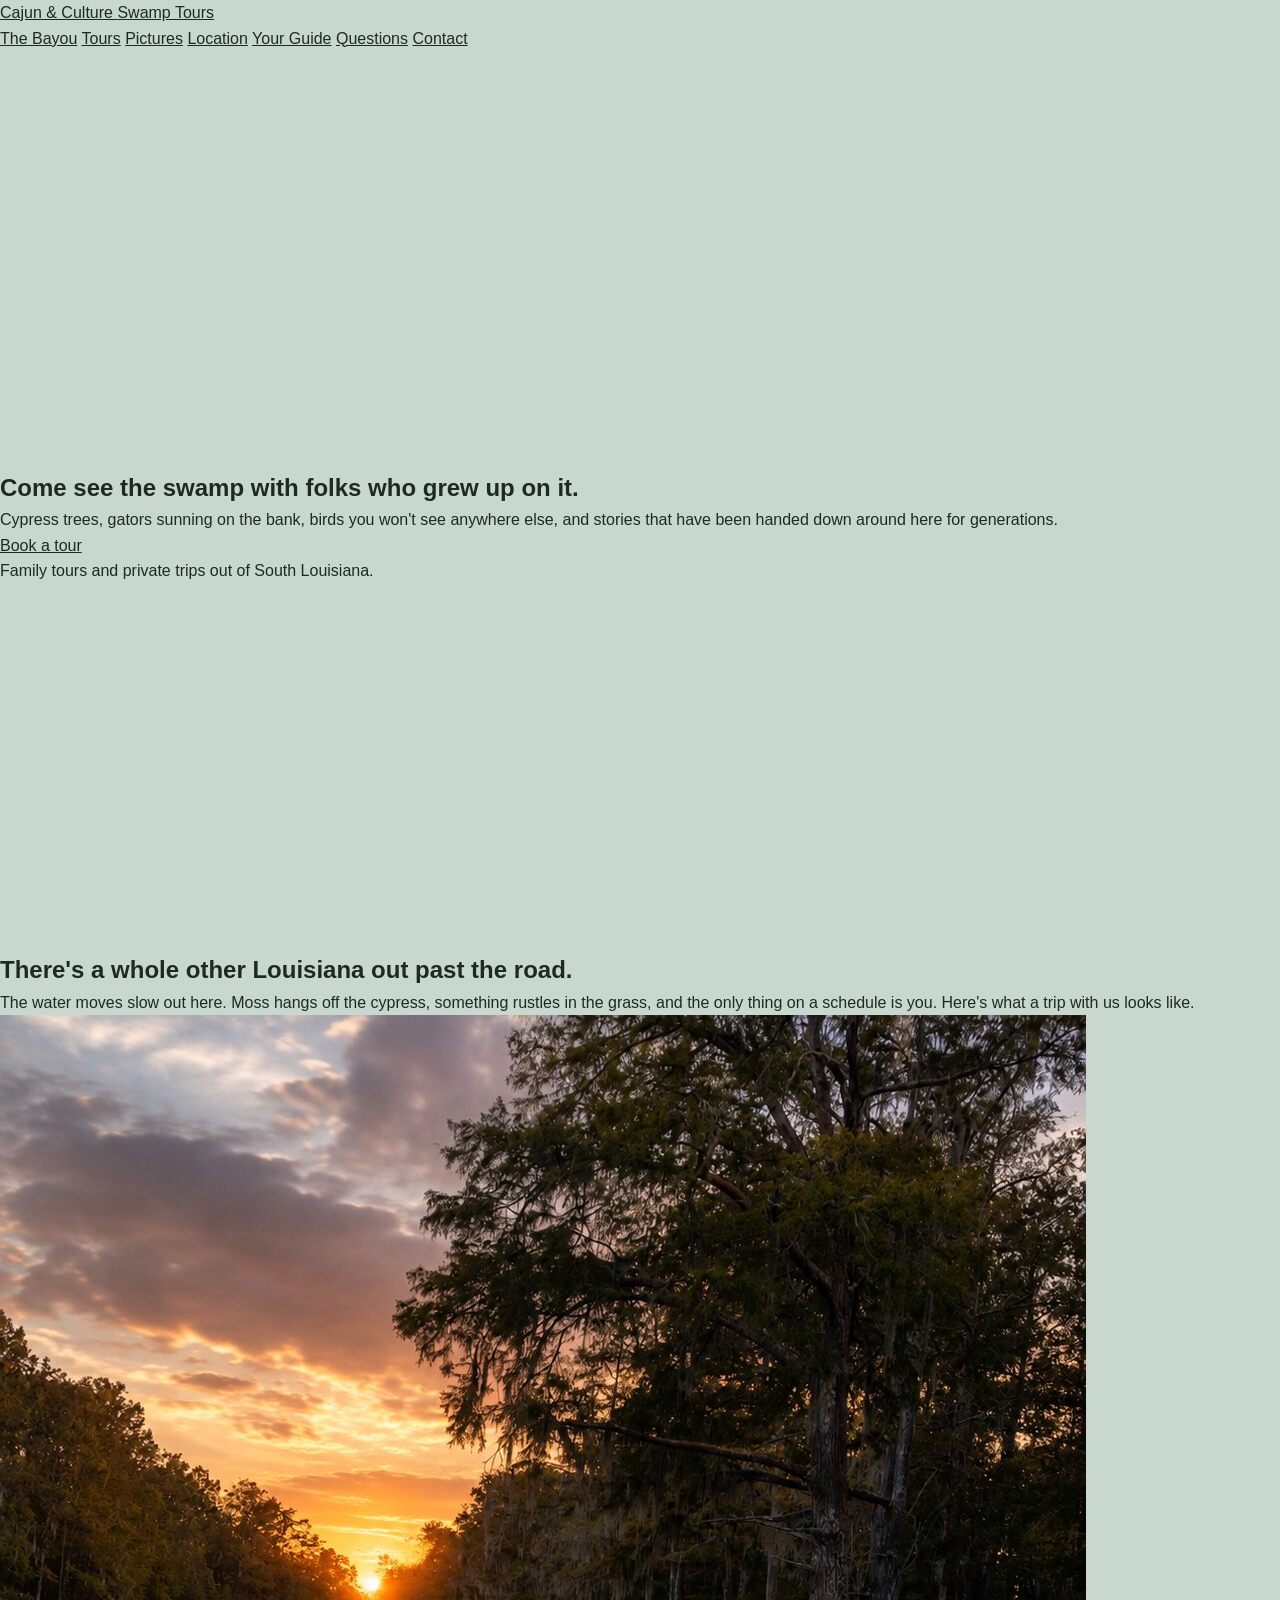
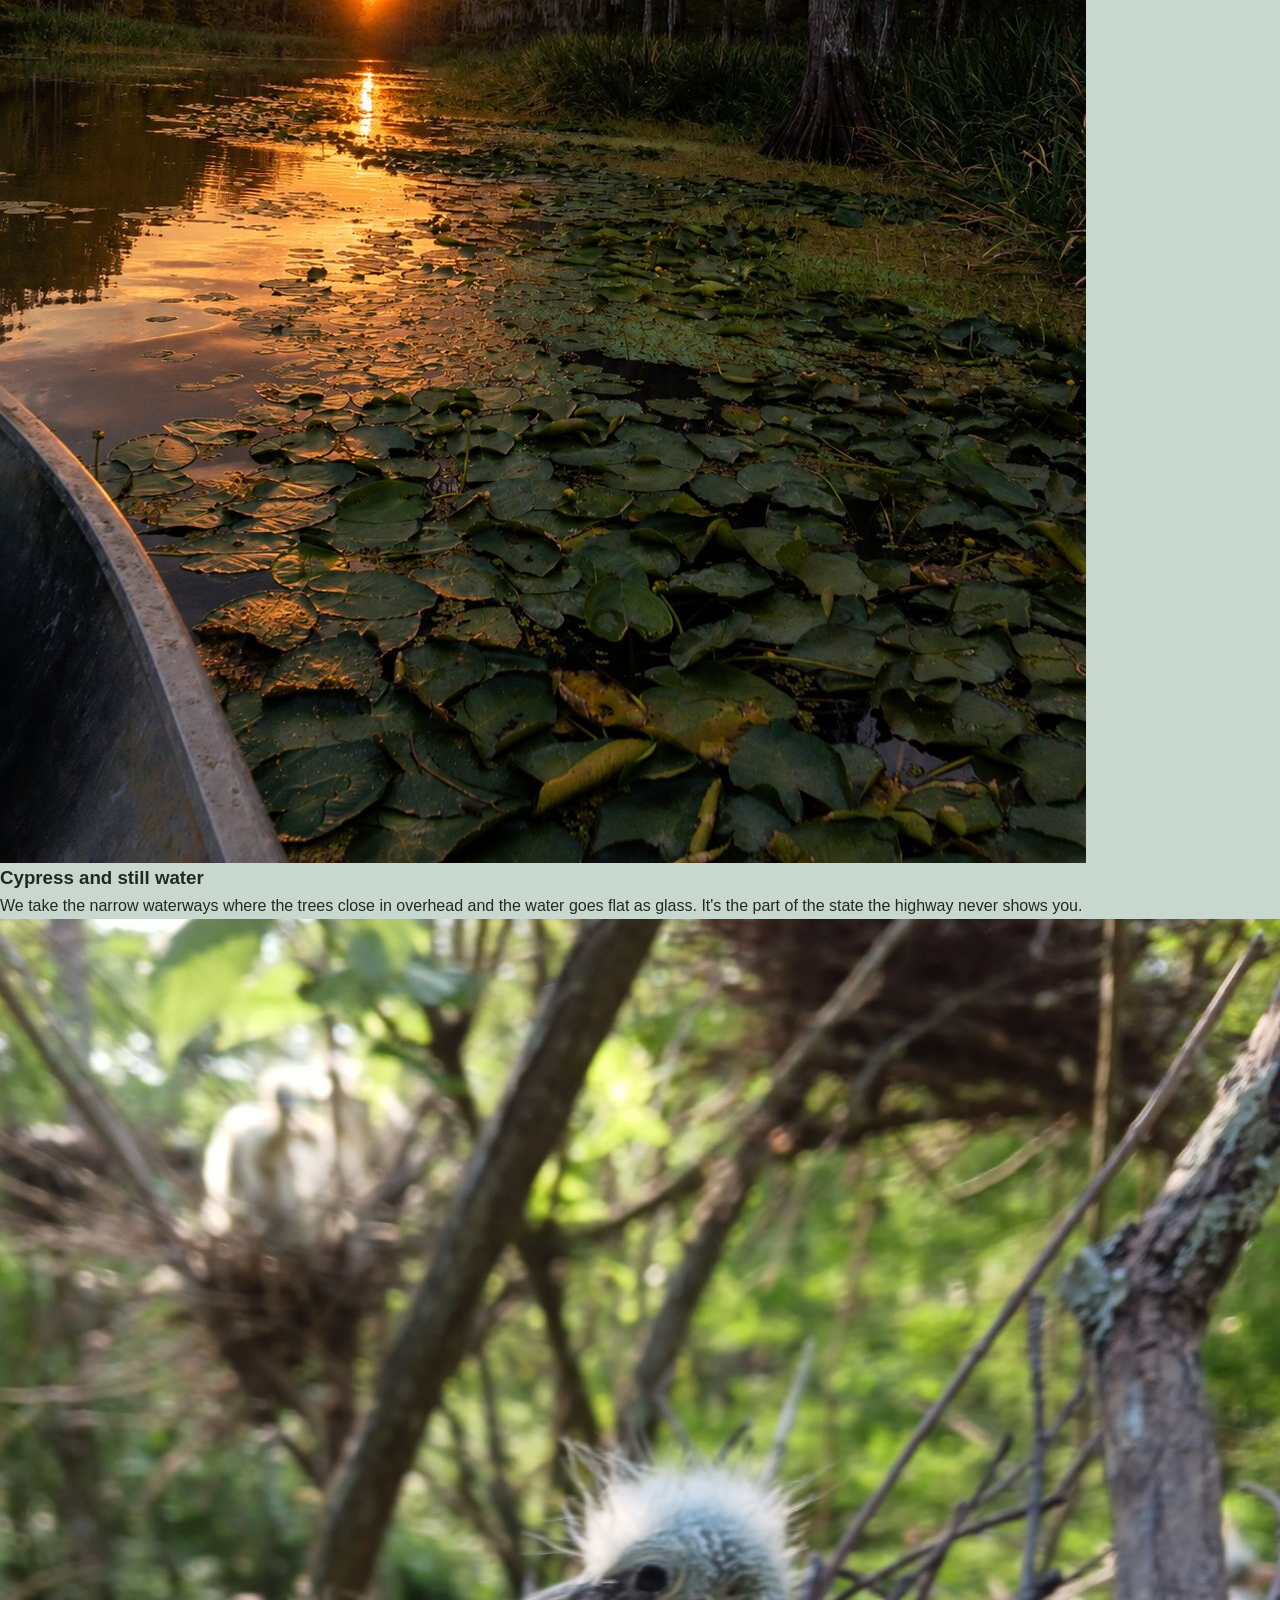
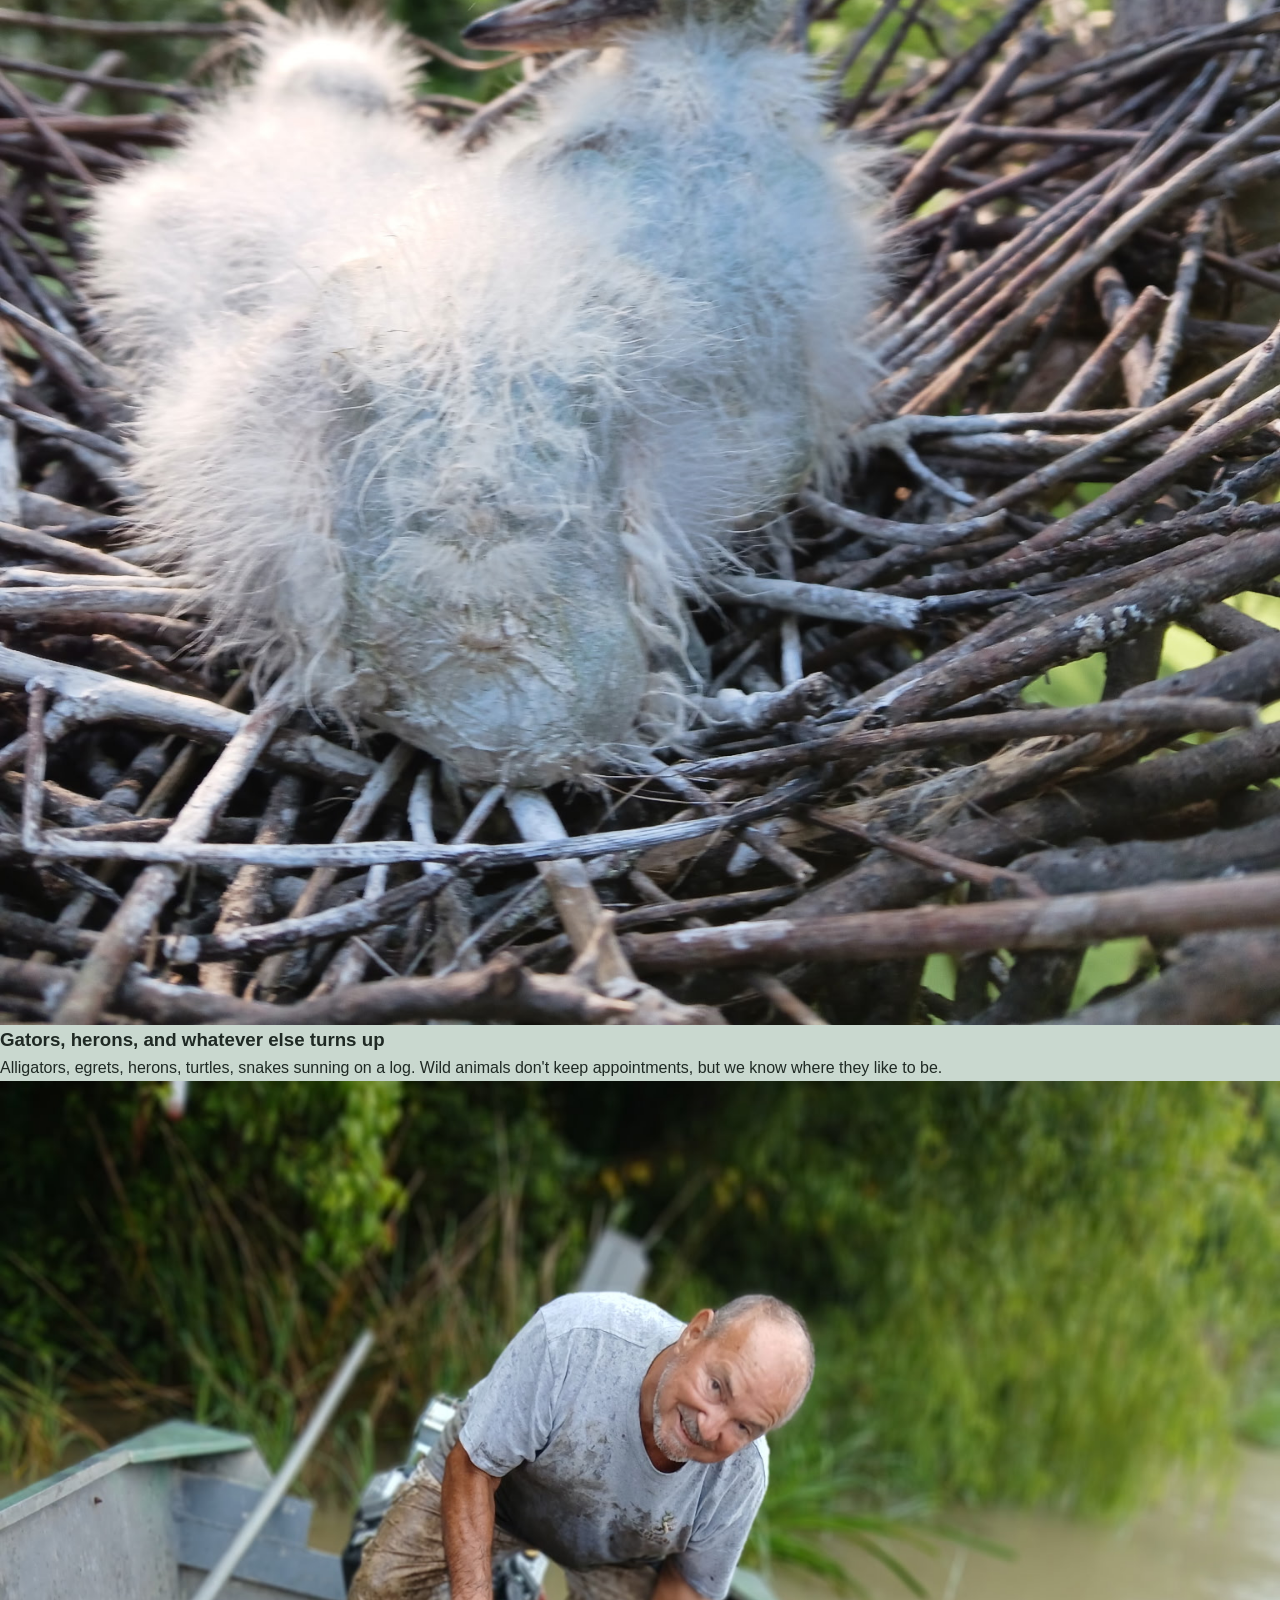
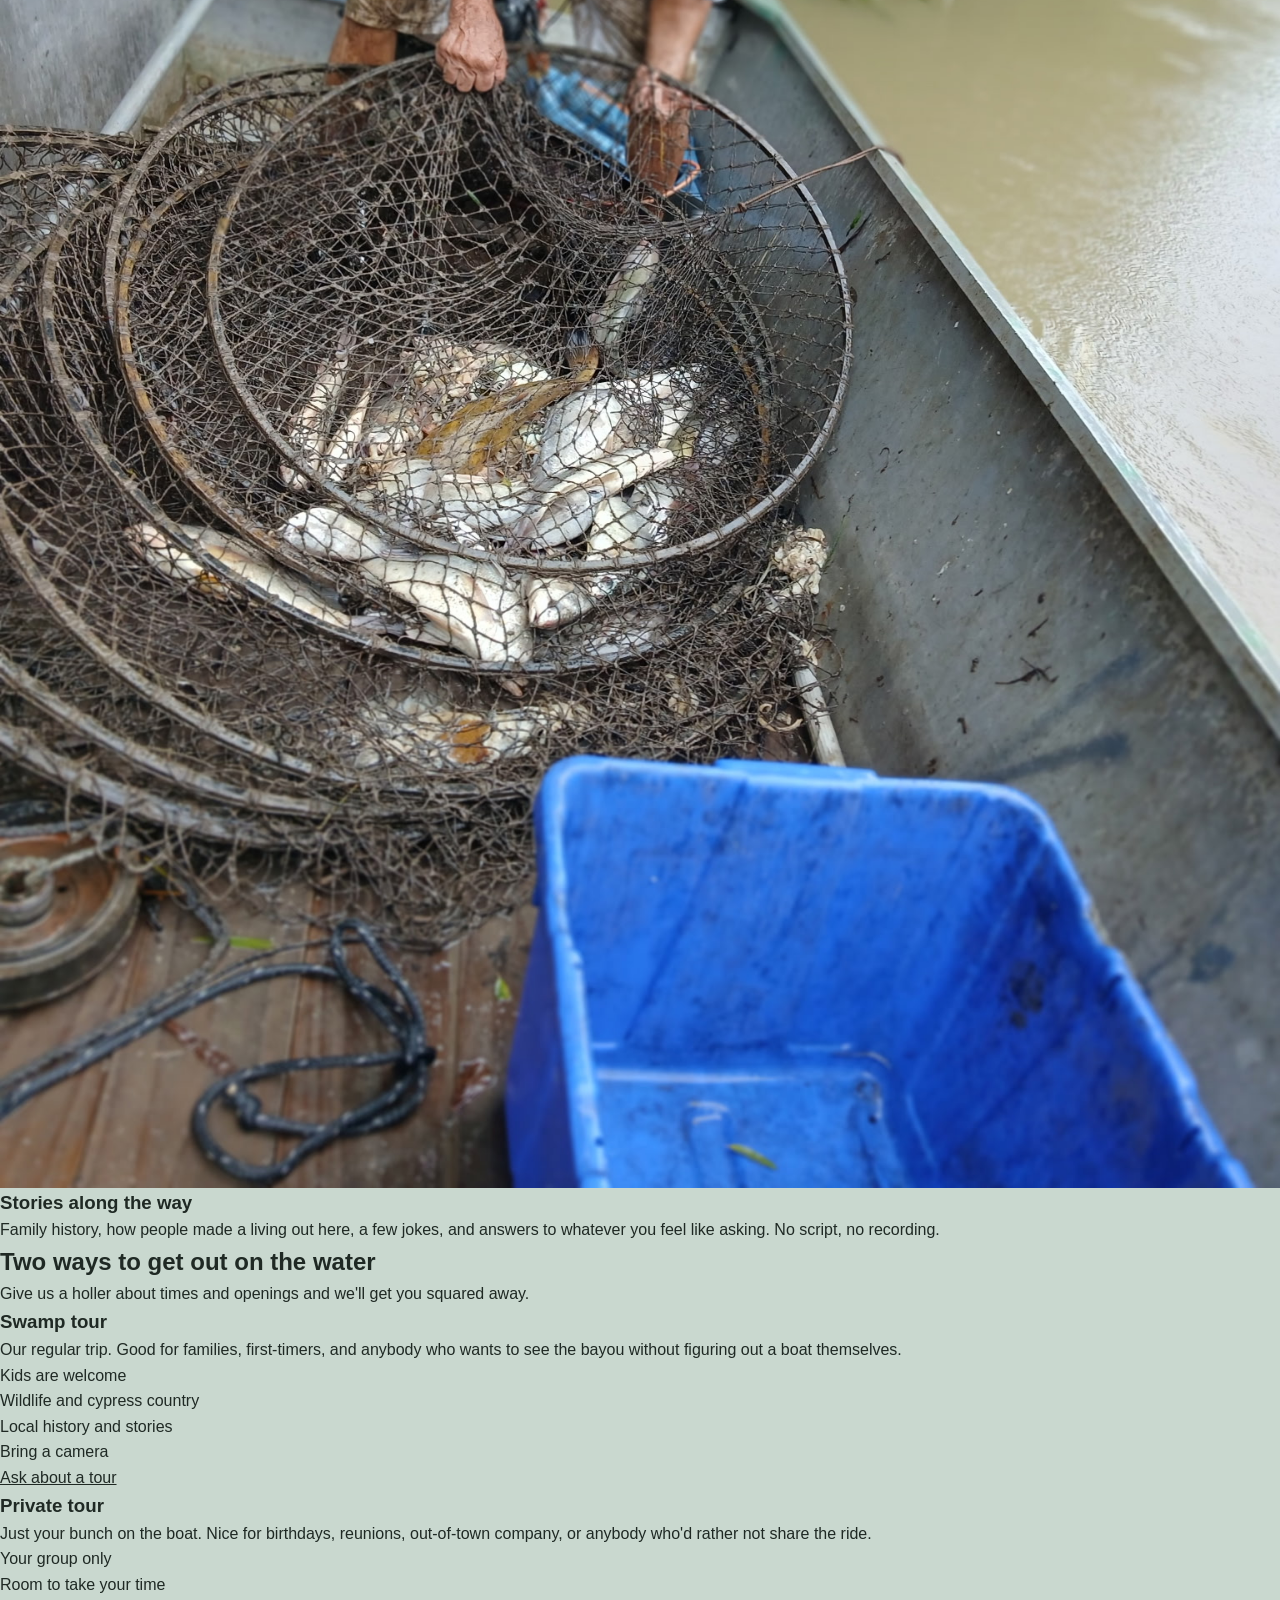
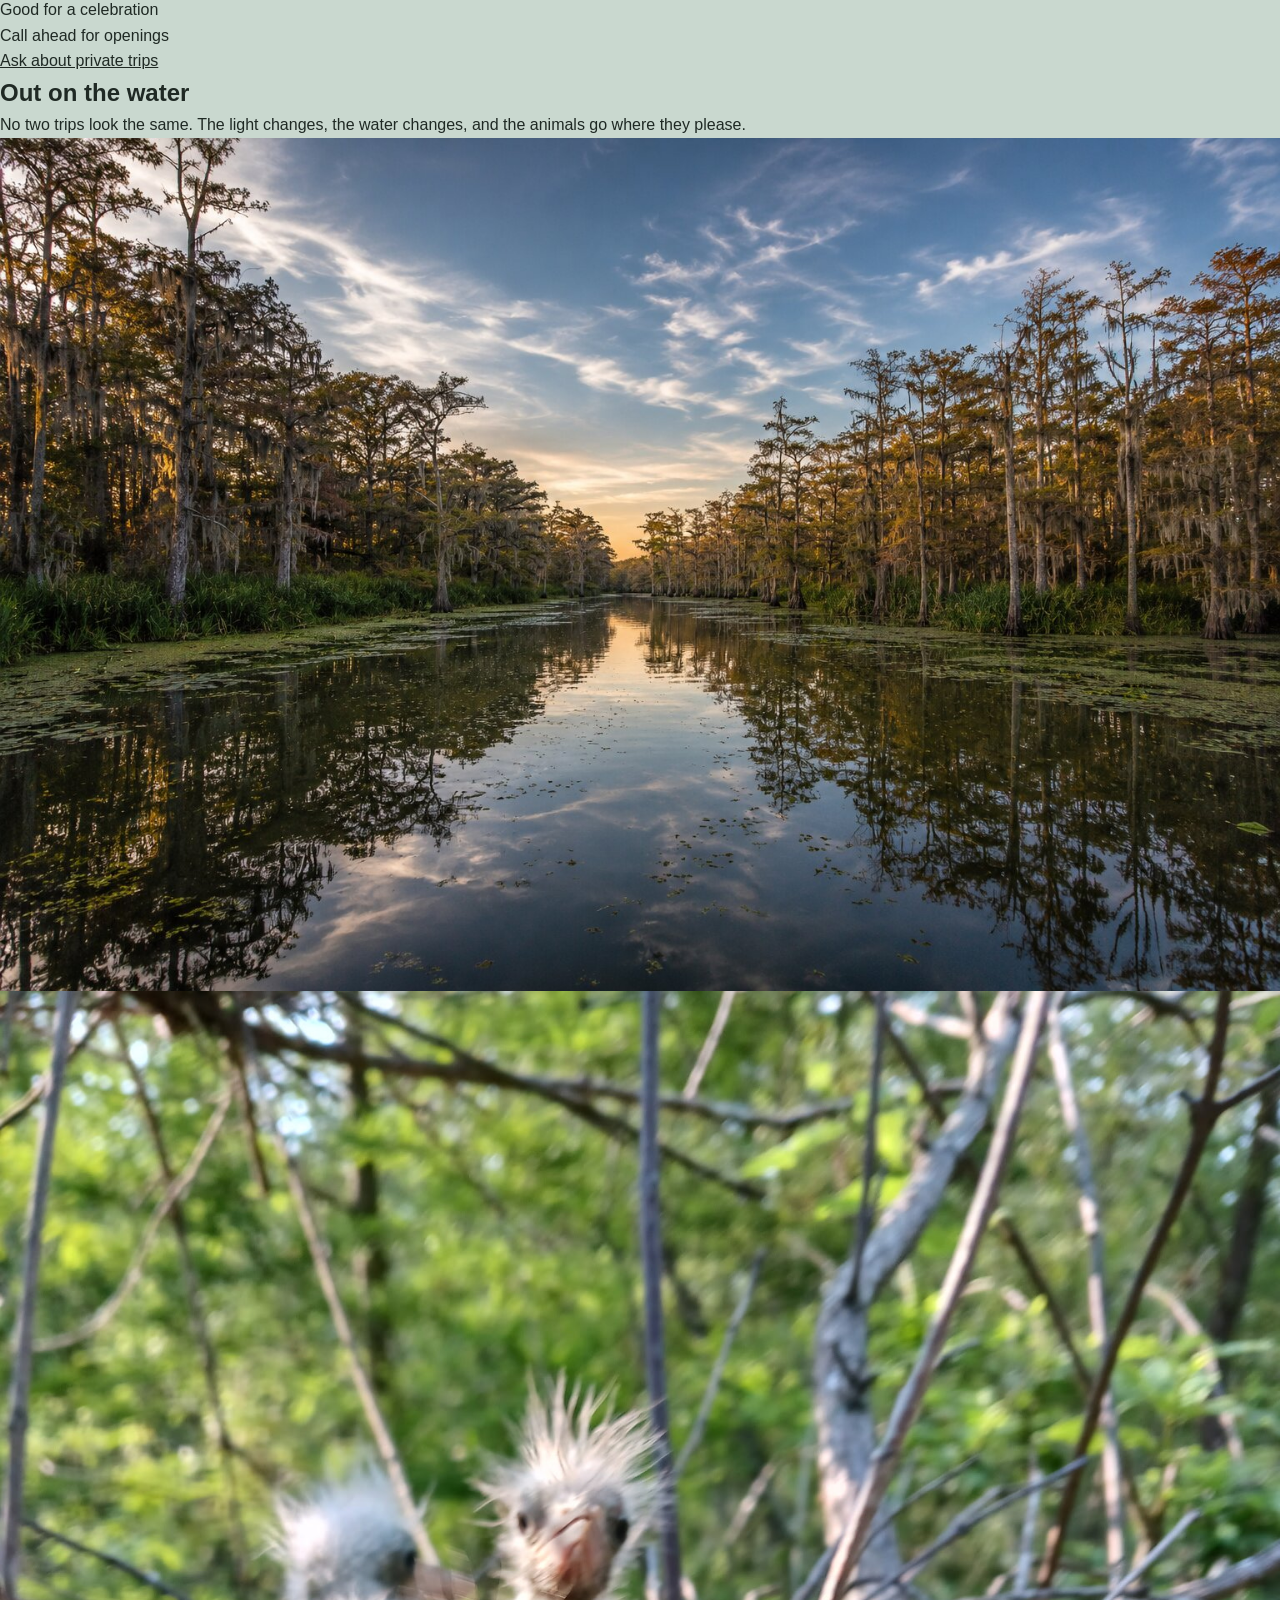
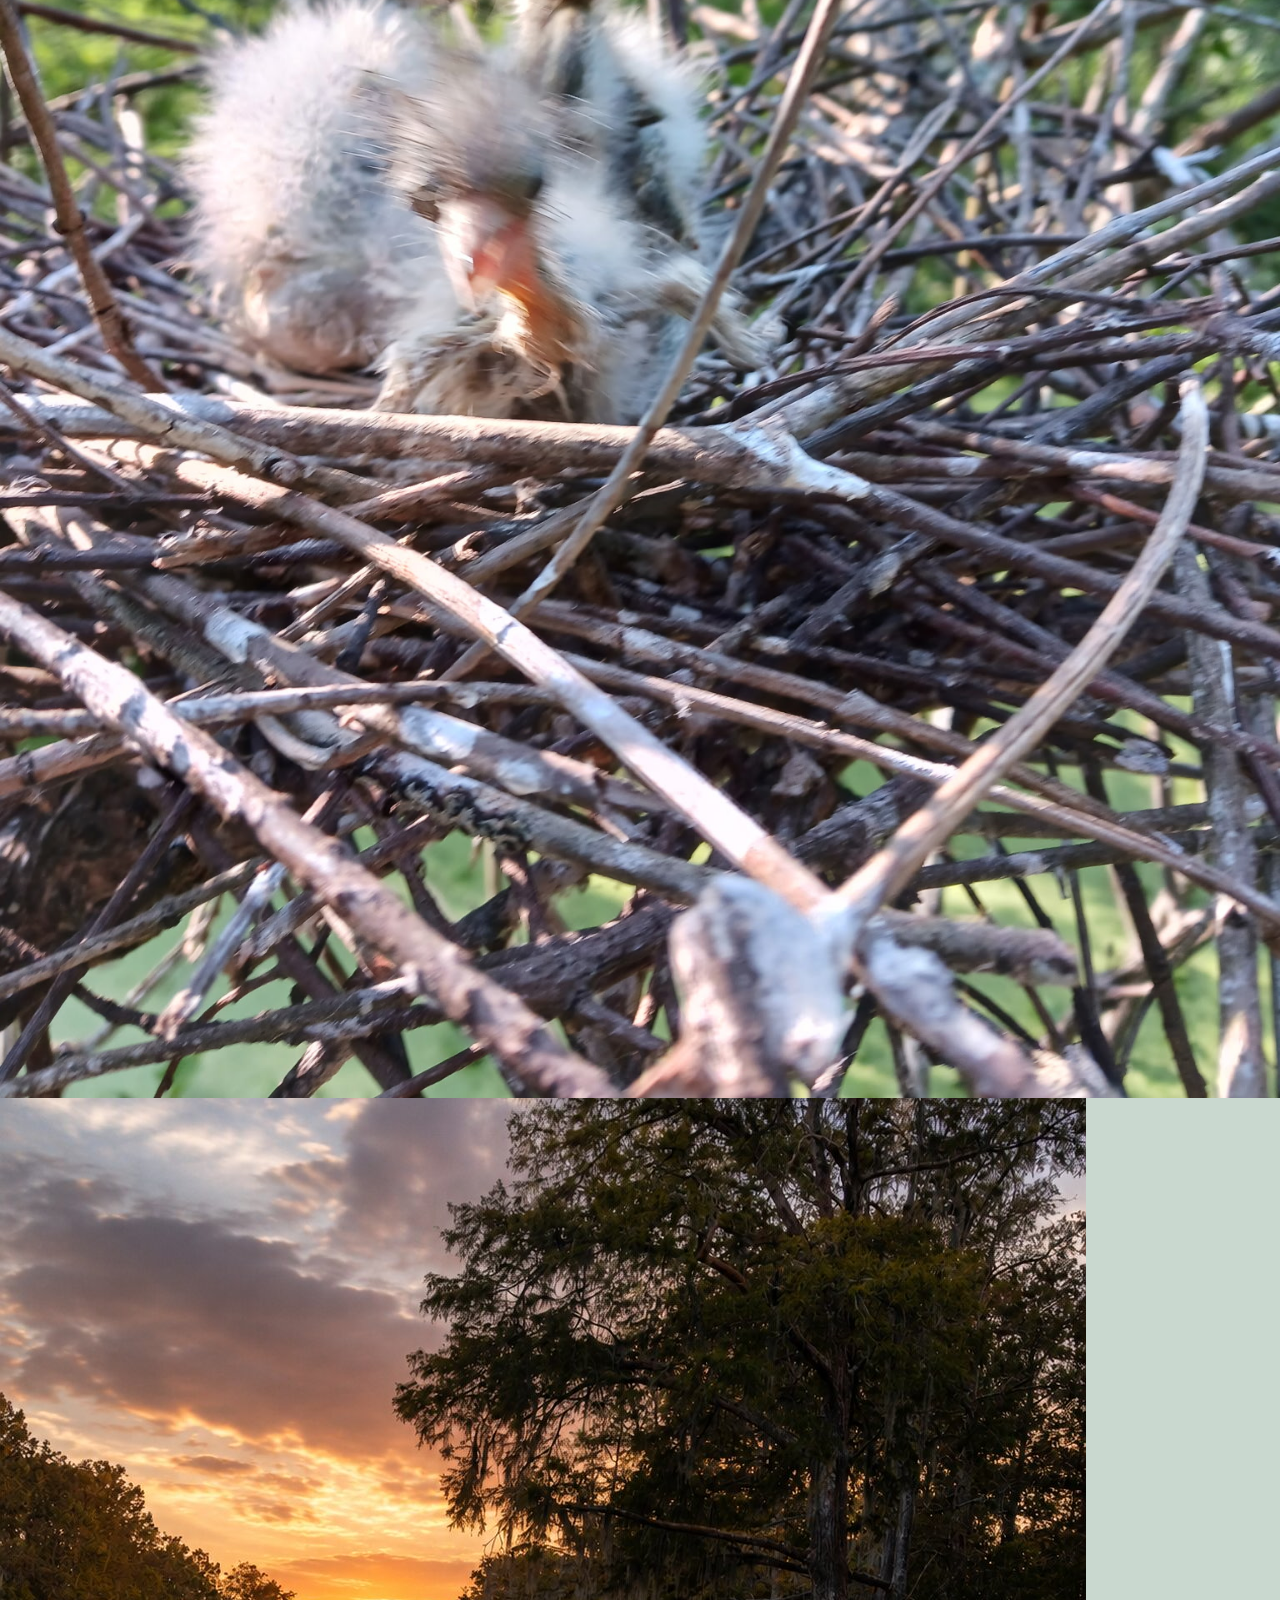
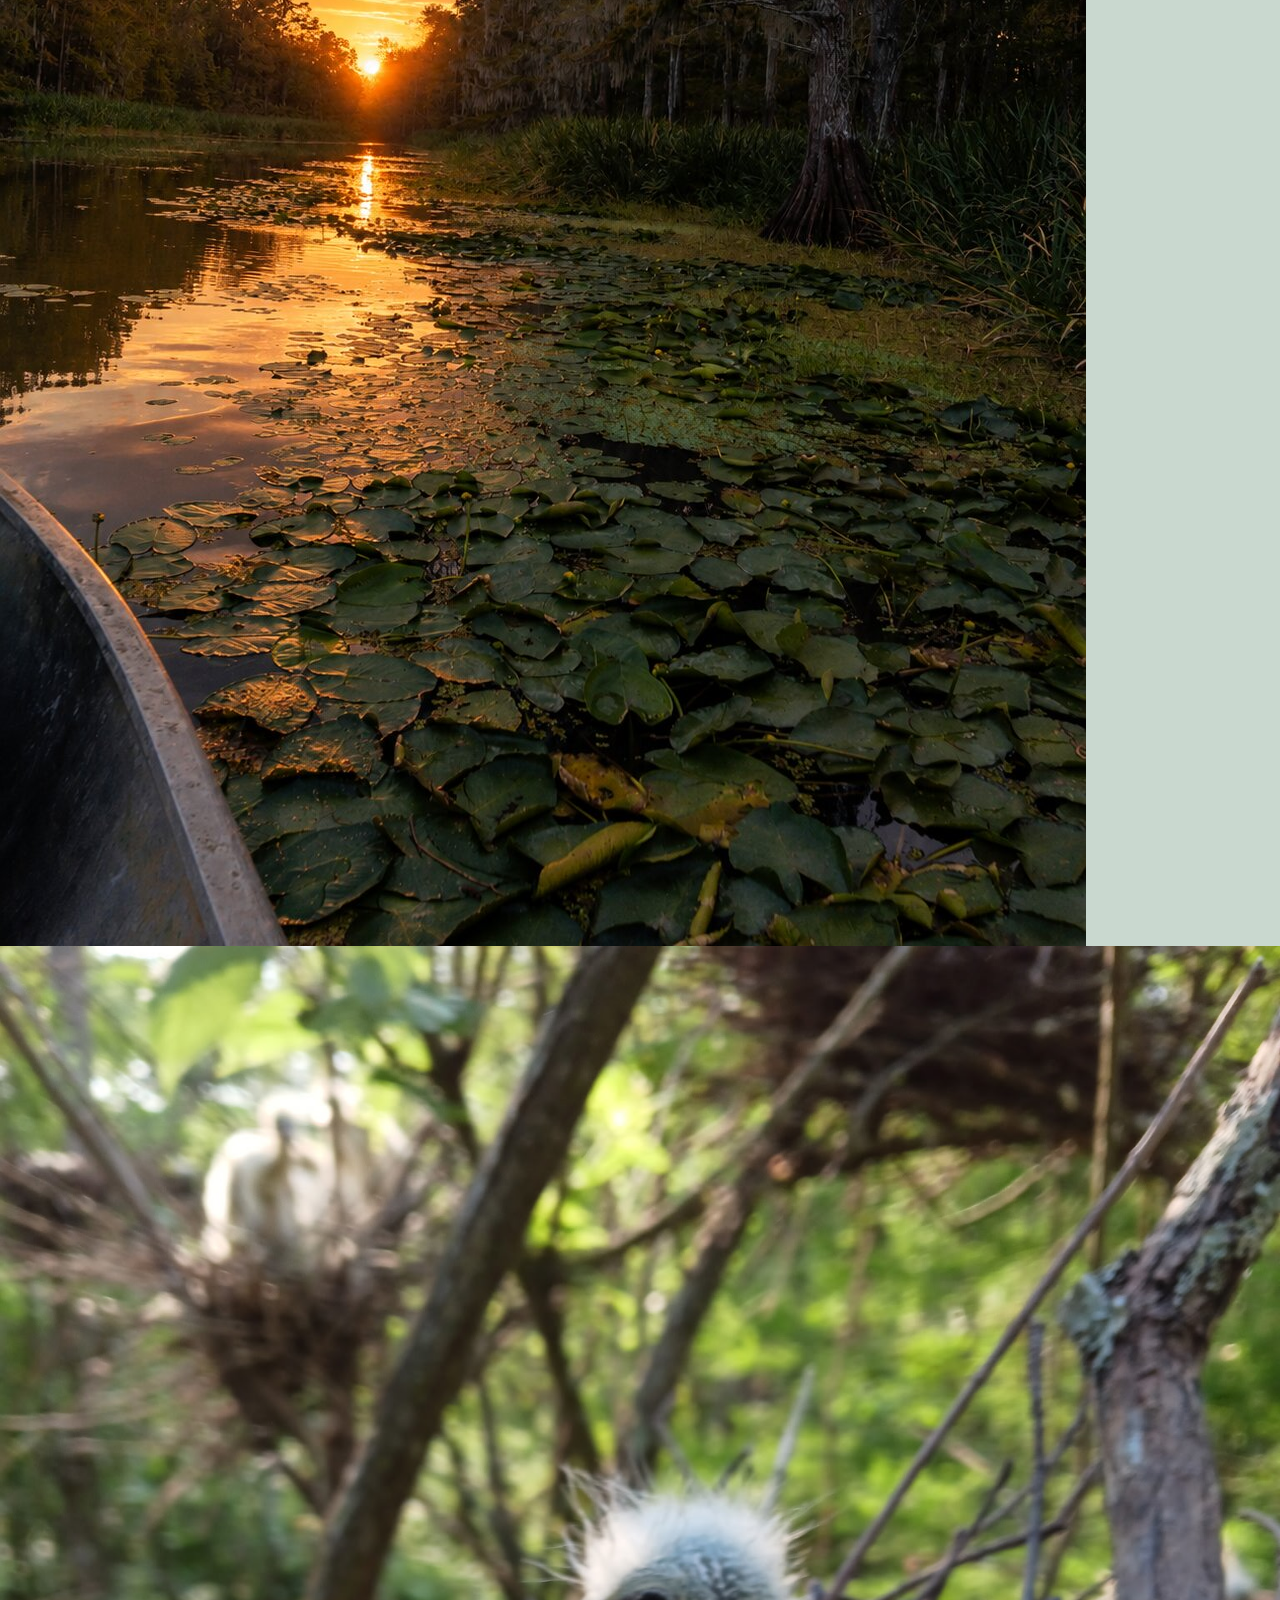
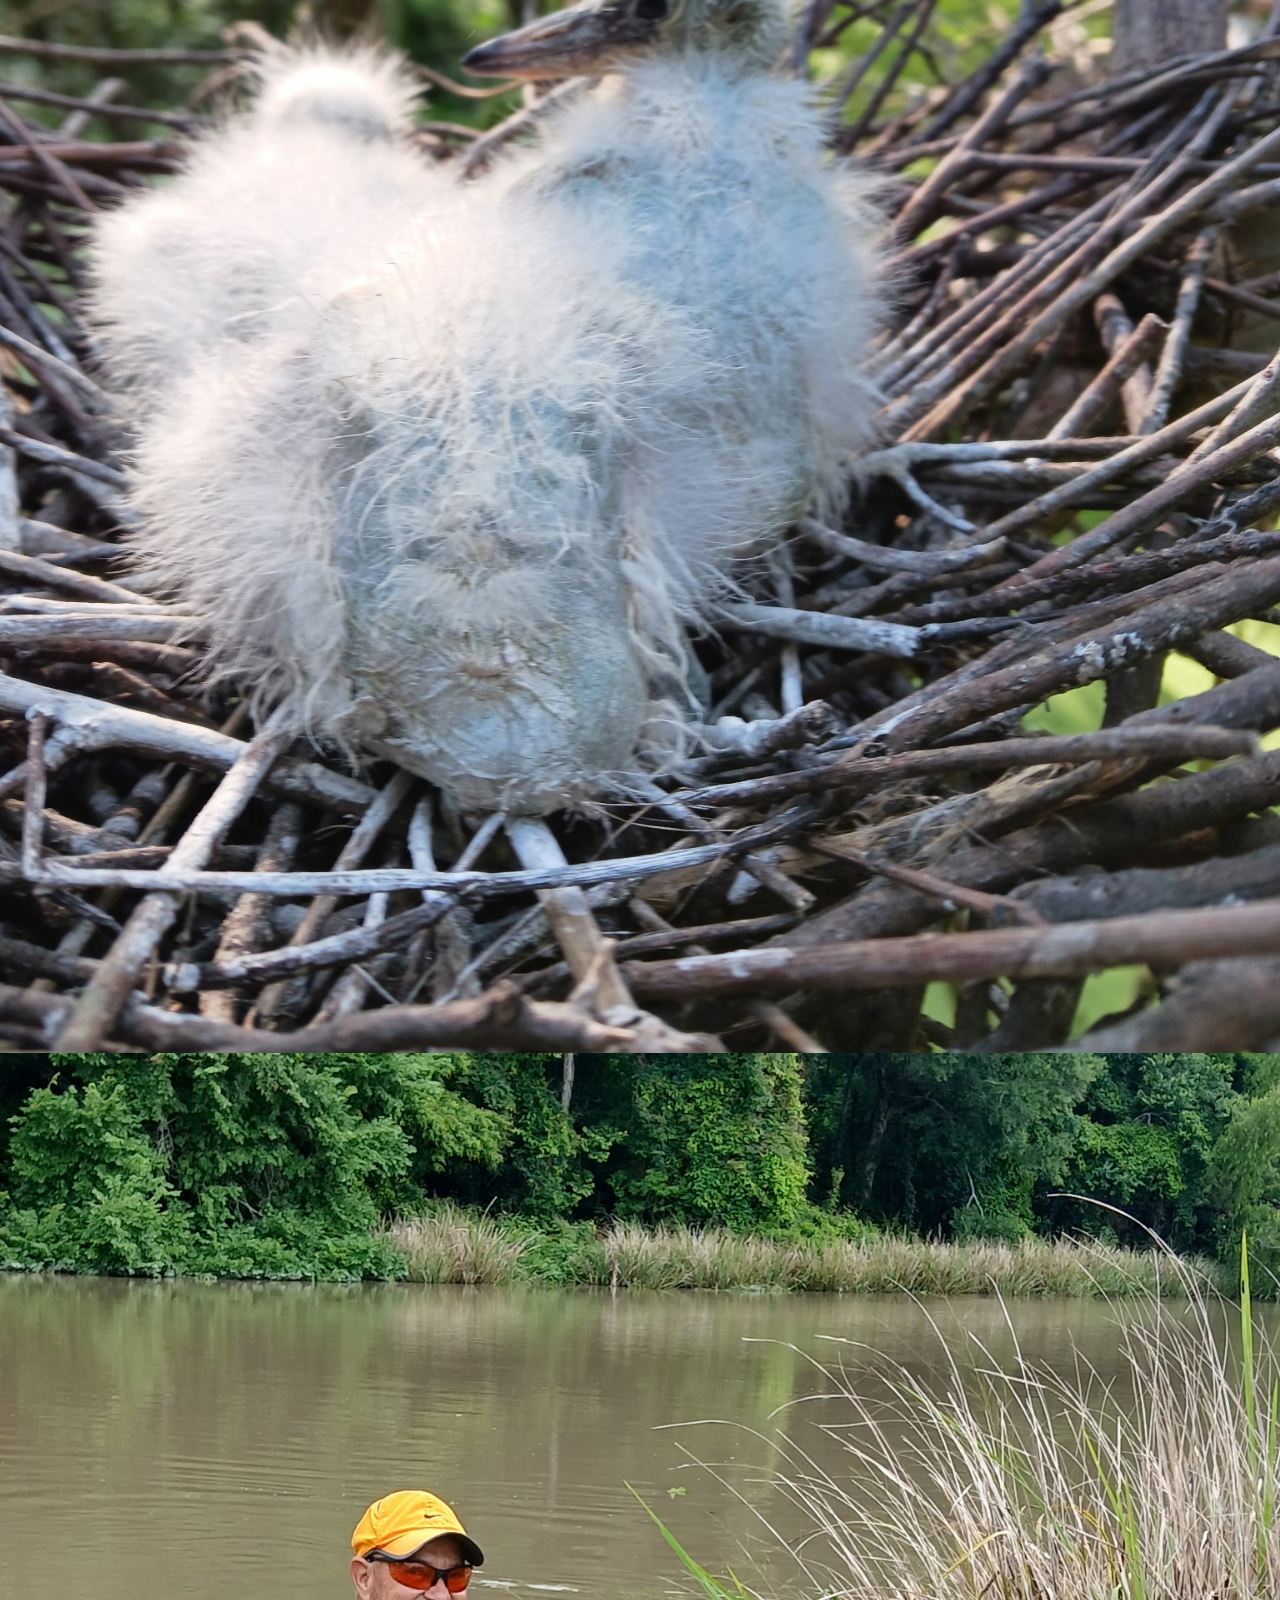
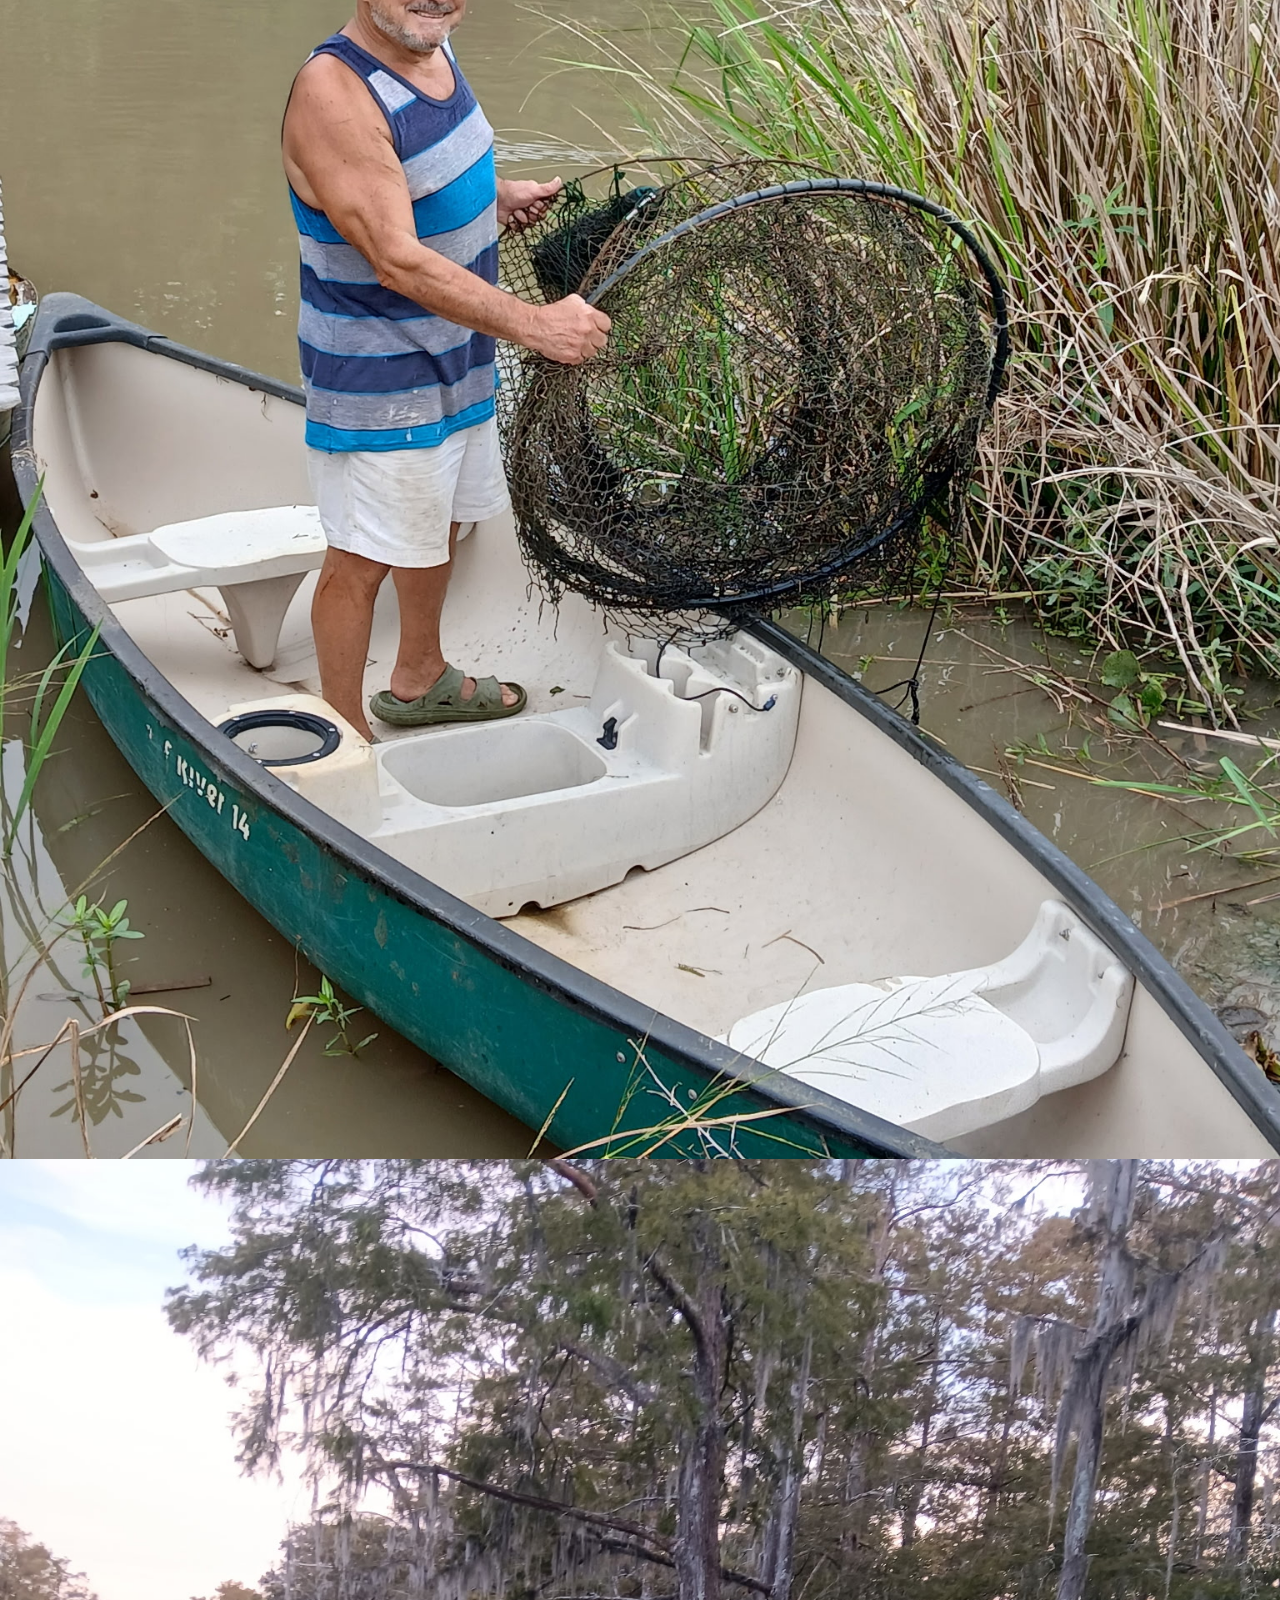
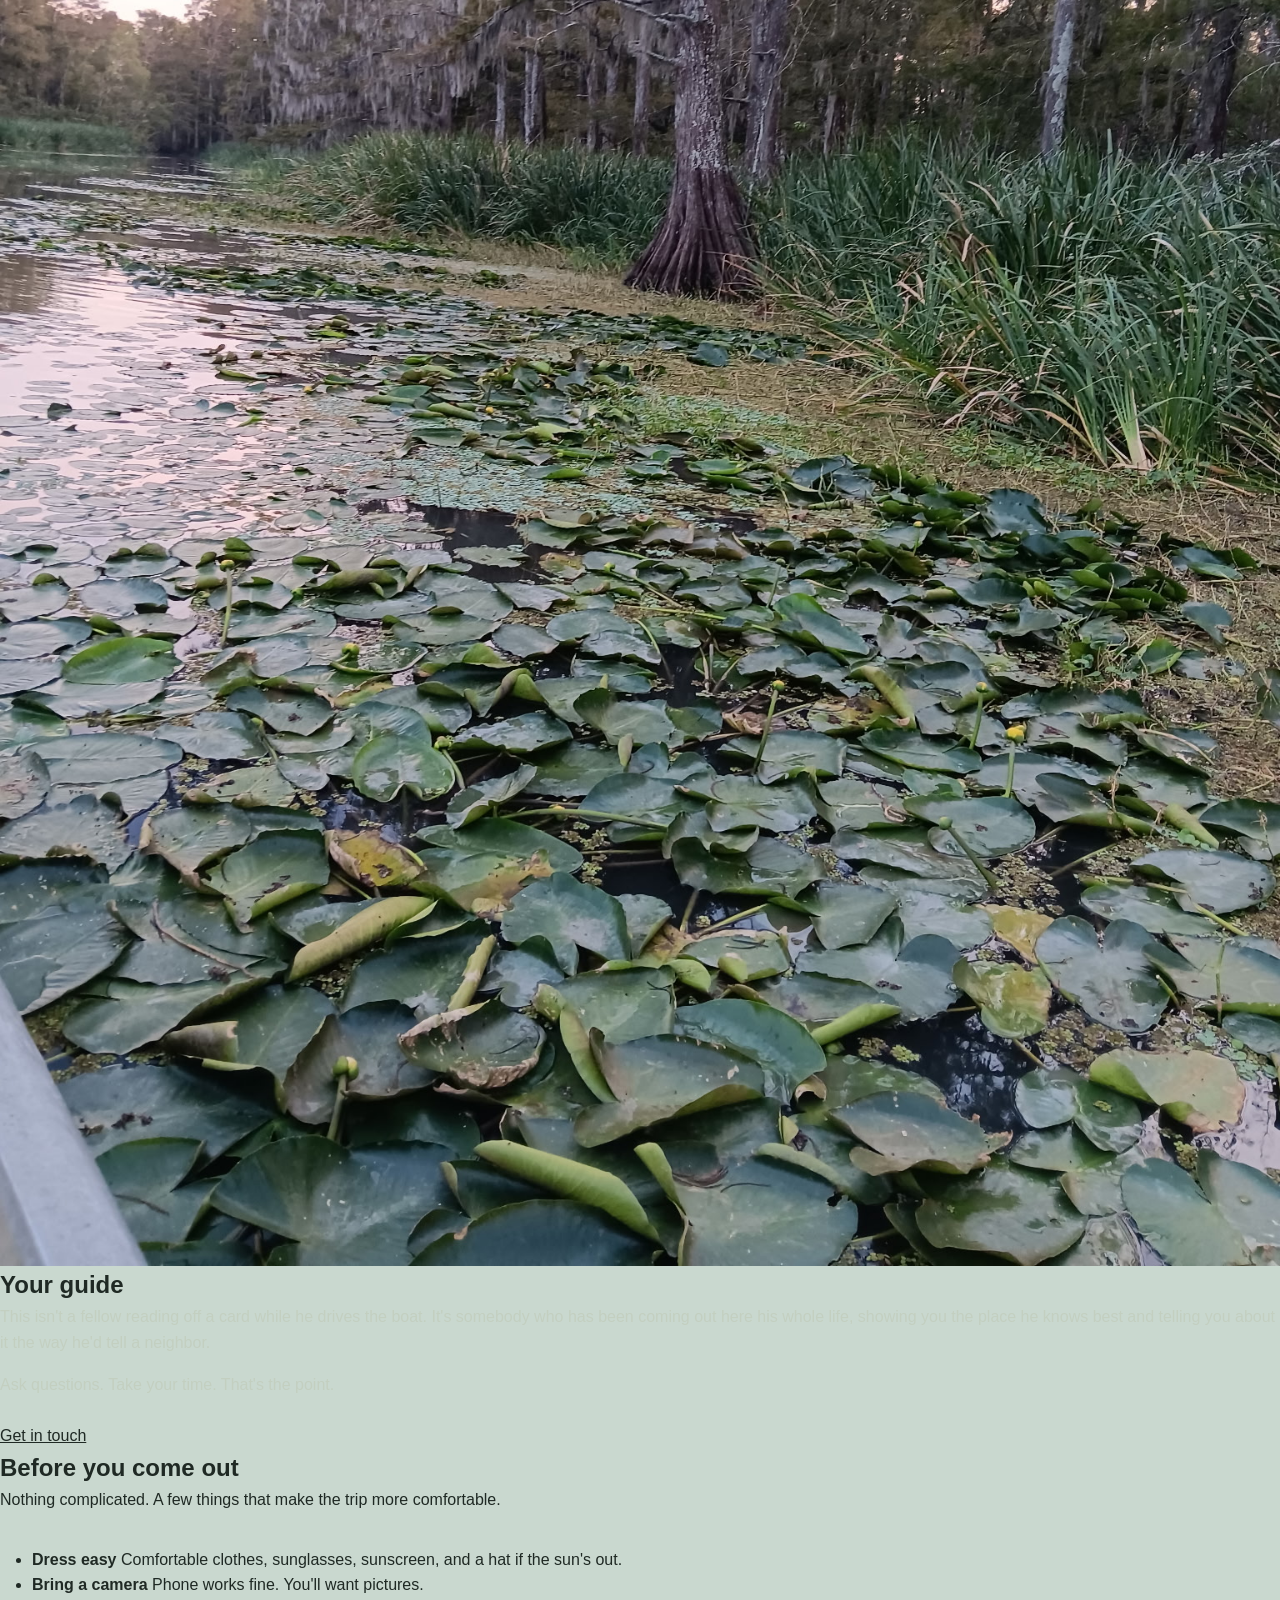
==== commit 1b119b67: "Implement location section with address and map Added a location section with address and map." ====
--- a/index.html
+++ b/index.html
@@ -14,509 +14,7 @@
 <link rel="preconnect" href="https://fonts.gstatic.com" crossorigin>
 <link href="https://fonts.googleapis.com/css2?family=Alfa+Slab+One&family=Libre+Franklin:ital,wght@0,400;0,600;0,700;1,400&display=swap" rel="stylesheet">
 
-<style>
-
-/* ============================================================
-   CAJUN & CULTURE SWAMP TOURS
-   All the styling lives right here in this file.
-   Colors are set once below, so you can change the whole
-   look of the site by editing these few lines.
-   ============================================================ */
-
-:root {
-    --paper:      #f3ead6;   /* aged paper background        */
-    --paper-dark: #e6d9bd;   /* slightly darker paper        */
-    --cypress:    #1d2e21;   /* deep swamp green             */
-    --cypress-lt: #2f4634;   /* lighter green                */
-    --brick:      #a8412a;   /* sign-painter red             */
-    --gold:       #d9a326;   /* mustard gold                 */
-    --ink:        #2b241a;   /* body text                    */
-    --ink-soft:   #5c5142;   /* quieter text                 */
-}
-
-* { box-sizing: border-box; }
-
-html { scroll-behavior: smooth; }
-
-@media (prefers-reduced-motion: reduce) {
-    html { scroll-behavior: auto; }
-    * { transition: none !important; }
-}
-
-body {
-    margin: 0;
-    background: var(--paper);
-    color: var(--ink);
-    font-family: "Libre Franklin", Helvetica, Arial, sans-serif;
-    font-size: 18px;
-    line-height: 1.65;
-}
-
-img { display: block; width: 100%; height: 100%; object-fit: cover; }
-
-a { color: var(--brick); }
-
-h1, h2, h3, .sign-name {
-    font-family: "Alfa Slab One", Georgia, serif;
-    font-weight: 400;
-    line-height: 1.1;
-    letter-spacing: 0.01em;
-    margin: 0;
-}
-
-/* Page width */
-.wrap {
-    width: 100%;
-    max-width: 1060px;
-    margin: 0 auto;
-    padding: 0 22px;
-}
-
-.narrow { max-width: 680px; }   /* keeps paragraphs easy to read */
-
-
-/* ------------------------------------------------------------
-   TOP BAR
-   ------------------------------------------------------------ */
-
-.topbar {
-    background: var(--cypress);
-    color: var(--paper);
-    border-bottom: 5px solid var(--gold);
-}
-
-.topbar .wrap {
-    display: flex;
-    align-items: center;
-    justify-content: space-between;
-    gap: 18px;
-    flex-wrap: wrap;
-    padding-top: 16px;
-    padding-bottom: 16px;
-}
-
-.logo {
-    display: block;
-    color: var(--paper);
-    text-decoration: none;
-}
-
-.logo .sign-name {
-    font-size: 26px;
-    color: var(--gold);
-}
-
-.logo .sub {
-    display: block;
-    font-size: 13px;
-    letter-spacing: 0.18em;
-    color: #c8d3c4;
-    margin-top: 4px;
-}
-
-.menu {
-    display: flex;
-    align-items: center;
-    gap: 22px;
-    flex-wrap: wrap;
-}
-
-.menu a {
-    color: var(--paper);
-    text-decoration: none;
-    font-size: 16px;
-    padding: 4px 0;
-    border-bottom: 2px solid transparent;
-}
-
-.menu a:hover,
-.menu a:focus-visible { border-bottom-color: var(--gold); }
-
-
-/* ------------------------------------------------------------
-   BUTTONS
-   ------------------------------------------------------------ */
-
-.btn {
-    display: inline-block;
-    background: var(--brick);
-    color: #fff5e4;
-    font-weight: 700;
-    font-size: 17px;
-    text-decoration: none;
-    padding: 15px 30px;
-    border: 3px solid var(--ink);
-    border-radius: 3px;
-    box-shadow: 4px 4px 0 var(--ink);
-}
-
-.btn:hover,
-.btn:focus-visible {
-    background: #8f3523;
-    box-shadow: 2px 2px 0 var(--ink);
-    transform: translate(2px, 2px);
-}
-
-.btn-gold {
-    background: var(--gold);
-    color: var(--ink);
-}
-
-.btn-gold:hover,
-.btn-gold:focus-visible { background: #c4911c; }
-
-:focus-visible { outline: 3px solid var(--gold); outline-offset: 3px; }
-
-
-/* ------------------------------------------------------------
-   HERO — photo with a painted sign sitting on it
-   ------------------------------------------------------------ */
-
-.hero {
-    position: relative;
-    background: var(--cypress) url("bayou-wide.jpg") center / cover no-repeat;
-    padding: 90px 0 100px;
-}
-
-.hero::before {
-    content: "";
-    position: absolute;
-    inset: 0;
-    background: rgba(18, 30, 21, 0.55);
-}
-
-.hero .wrap { position: relative; }
-
-.sign {
-    max-width: 640px;
-    background: var(--paper);
-    border: 4px solid var(--ink);
-    border-radius: 4px;
-    box-shadow: 10px 10px 0 rgba(20, 30, 22, 0.55);
-    padding: 40px 38px 42px;
-}
-
-.sign h1 {
-    font-size: clamp(34px, 6vw, 56px);
-    color: var(--cypress);
-}
-
-.sign .rule {
-    width: 90px;
-    height: 6px;
-    background: var(--gold);
-    margin: 22px 0;
-}
-
-.sign p {
-    margin: 0 0 28px;
-    font-size: 19px;
-    color: var(--ink-soft);
-}
-
-.hero-note {
-    margin-top: 26px;
-    color: var(--paper);
-    font-size: 17px;
-    text-shadow: 0 1px 4px rgba(0, 0, 0, 0.6);
-}
-
-
-/* ------------------------------------------------------------
-   SECTIONS
-   ------------------------------------------------------------ */
-
-section { padding: 74px 0; }
-
-.title {
-    font-size: clamp(28px, 4.4vw, 40px);
-    color: var(--cypress);
-    margin-bottom: 14px;
-}
-
-.lead {
-    font-size: 19px;
-    color: var(--ink-soft);
-    margin: 0 0 40px;
-}
-
-.on-green {
-    background: var(--cypress);
-    color: #e9e2d0;
-}
-
-.on-green .title { color: var(--gold); }
-.on-green .lead  { color: #c3cfc0; }
-
-.band {
-    background: var(--gold);
-    height: 12px;
-}
-
-
-/* Two-up photo and text rows */
-
-.row {
-    display: grid;
-    grid-template-columns: 1fr 1fr;
-    gap: 44px;
-    align-items: center;
-    margin-bottom: 58px;
-}
-
-.row:last-child { margin-bottom: 0; }
-
-.row.flip .photo { order: 2; }
-
-.photo {
-    height: 330px;
-    border: 4px solid var(--ink);
-    border-radius: 3px;
-    overflow: hidden;
-    background: var(--cypress-lt);
-}
-
-.row h3 {
-    font-size: 26px;
-    color: var(--brick);
-    margin-bottom: 12px;
-}
-
-.row p { margin: 0; color: var(--ink-soft); }
-
-
-/* ------------------------------------------------------------
-   TOURS
-   ------------------------------------------------------------ */
-
-.tours {
-    display: grid;
-    grid-template-columns: 1fr 1fr;
-    gap: 32px;
-}
-
-.tour {
-    background: var(--paper);
-    border: 4px solid var(--ink);
-    border-radius: 3px;
-    padding: 34px 30px;
-}
-
-.tour h3 {
-    font-size: 27px;
-    color: var(--cypress);
-    margin-bottom: 14px;
-}
-
-.tour p { margin: 0 0 20px; color: var(--ink-soft); }
-
-.tour ul {
-    list-style: none;
-    margin: 0 0 26px;
-    padding: 0;
-}
-
-.tour li {
-    padding: 9px 0 9px 26px;
-    border-top: 1px solid var(--paper-dark);
-    position: relative;
-}
-
-.tour li::before {
-    content: "\2748";           /* little fleur-ish mark */
-    position: absolute;
-    left: 0;
-    color: var(--gold);
-}
-
-
-/* ------------------------------------------------------------
-   GALLERY
-   ------------------------------------------------------------ */
-
-.gallery {
-    display: grid;
-    grid-template-columns: repeat(3, 1fr);
-    gap: 16px;
-}
-
-.gallery div {
-    height: 240px;
-    border: 4px solid var(--ink);
-    border-radius: 3px;
-    overflow: hidden;
-    background: var(--cypress-lt);
-}
-
-.gallery div:first-child { grid-column: span 2; }
-
-
-/* ------------------------------------------------------------
-   GOOD TO KNOW
-   ------------------------------------------------------------ */
-
-.know {
-    display: grid;
-    grid-template-columns: repeat(2, 1fr);
-    gap: 14px 40px;
-    margin: 0;
-    padding: 0;
-    list-style: none;
-}
-
-.know li {
-    border-top: 2px solid var(--cypress-lt);
-    padding: 16px 0;
-}
-
-.know strong {
-    display: block;
-    font-size: 19px;
-    color: var(--gold);
-    margin-bottom: 4px;
-}
-
-
-/* ------------------------------------------------------------
-   QUESTIONS (native open/close, no scripts needed)
-   ------------------------------------------------------------ */
-
-details {
-    border-bottom: 2px solid var(--paper-dark);
-    padding: 6px 0;
-}
-
-summary {
-    cursor: pointer;
-    list-style: none;
-    padding: 16px 40px 16px 0;
-    font-weight: 700;
-    font-size: 19px;
-    color: var(--cypress);
-    position: relative;
-}
-
-summary::-webkit-details-marker { display: none; }
-
-summary::after {
-    content: "+";
-    position: absolute;
-    right: 6px;
-    top: 12px;
-    font-size: 26px;
-    color: var(--brick);
-    line-height: 1;
-}
-
-details[open] summary::after { content: "\2013"; }
-
-details p {
-    margin: 0 0 18px;
-    color: var(--ink-soft);
-    max-width: 62ch;
-}
-
-
-/* ------------------------------------------------------------
-   CLOSING CALL AND FOOTER
-   ------------------------------------------------------------ */
-
-.closing {
-    background: var(--brick);
-    color: #fff3df;
-    text-align: center;
-}
-
-.closing h2 {
-    font-size: clamp(30px, 5vw, 44px);
-    margin-bottom: 18px;
-}
-
-.closing p {
-    font-size: 20px;
-    max-width: 30em;
-    margin: 0 auto 32px;
-}
-
-footer {
-    background: var(--cypress);
-    color: #bfcbbd;
-    padding: 54px 0 30px;
-    font-size: 16px;
-}
-
-.foot-cols {
-    display: grid;
-    grid-template-columns: 1.4fr 1fr 1fr;
-    gap: 36px;
-    margin-bottom: 38px;
-}
-
-footer h3 {
-    font-size: 18px;
-    color: var(--gold);
-    margin-bottom: 14px;
-}
-
-footer a {
-    display: block;
-    color: #e2dbca;
-    text-decoration: none;
-    padding: 5px 0;
-}
-
-footer a:hover,
-footer a:focus-visible { color: #fff; text-decoration: underline; }
-
-.foot-bottom {
-    border-top: 1px solid var(--cypress-lt);
-    padding-top: 22px;
-    font-size: 15px;
-    color: #94a293;
-}
-
-
-/* ------------------------------------------------------------
-   PHONES AND TABLETS
-   ------------------------------------------------------------ */
-
-@media (max-width: 860px) {
-
-    body { font-size: 17px; }
-
-    .topbar .wrap { justify-content: flex-start; }
-
-    .menu { gap: 16px; }
-
-    .hero { padding: 56px 0 64px; }
-
-    .sign { padding: 30px 24px 32px; }
-
-    section { padding: 54px 0; }
-
-    .row,
-    .tours,
-    .know {
-        grid-template-columns: 1fr;
-        gap: 26px;
-    }
-
-    .row { margin-bottom: 42px; }
-
-    .row.flip .photo { order: 0; }
-
-    .photo { height: 250px; }
-
-    .gallery { grid-template-columns: 1fr 1fr; }
-
-    .gallery div { height: 175px; }
-
-    .gallery div:first-child { grid-column: span 2; }
-
-    .foot-cols { grid-template-columns: 1fr; gap: 26px; }
-}
-
-</style>
+<link rel="stylesheet" href="style.css">
 
 </head>
 
@@ -539,6 +37,7 @@
             <a href="#bayou">The Bayou</a>
             <a href="#tours">Tours</a>
             <a href="#gallery">Pictures</a>
+            <a href="#location">Location</a>
             <a href="#guide">Your Guide</a>
             <a href="#questions">Questions</a>
             <a href="contact.html">Contact</a>
@@ -902,6 +401,57 @@
 </section>
 
 
+
+
+<!-- ===================== LOCATION ===================== -->
+
+<section class="location-section" id="location">
+
+    <div class="wrap">
+
+        <div class="location-grid">
+
+            <div class="location-copy">
+
+                <h2>Come find us.</h2>
+
+                <p>
+                    This is where the adventure starts. Head on out to
+                    Plaquemine and meet us here before your tour.
+                </p>
+
+                <div class="location-address">
+                    <strong>Cajun &amp; Culture Swamp Tours</strong>
+                    36020 Highway 75<br>
+                    Plaquemine, LA 70764
+                </div>
+
+                <a
+                    class="btn"
+                    href="https://www.google.com/maps/dir/?api=1&amp;destination=36020+Highway+75,+Plaquemine,+LA+70764"
+                    target="_blank"
+                    rel="noopener"
+                >Get directions</a>
+
+            </div>
+
+            <div class="map-wrap">
+                <iframe
+                    src="https://www.google.com/maps?q=36020+Highway+75,+Plaquemine,+LA+70764&amp;output=embed&amp;maptype=satellite"
+                    loading="lazy"
+                    referrerpolicy="no-referrer-when-downgrade"
+                    title="Satellite map showing Cajun &amp; Culture Swamp Tours at 36020 Highway 75, Plaquemine, Louisiana"
+                    allowfullscreen
+                ></iframe>
+            </div>
+
+        </div>
+
+    </div>
+
+</section>
+
+
 <!-- ===================== CLOSING CALL ===================== -->
 
 <section class="closing">
@@ -960,6 +510,7 @@
                 <a href="#questions">Questions</a>
                 <a href="contact.html">Contact us</a>
                 <a href="contact.html">Book a tour</a>
+                <a href="#location">36020 Highway 75<br>Plaquemine, LA 70764</a>
             </div>
 
         </div>
--- a/style.css
+++ b/style.css
@@ -0,0 +1,1625 @@
+:root {
+    --water: #c9d8cf;
+    --water-soft: #dfe8e2;
+    --water-deep: #9db4a8;
+    --green: #23483c;
+    --green-dark: #17342c;
+    --green-light: #5f7f70;
+    --cream: #f6f2e7;
+    --sand: #e7dcc3;
+    --gold: #d6a14d;
+    --orange: #c86b3c;
+    --ink: #1f2924;
+    --muted: #5d6a64;
+    --white: #ffffff;
+    --line: rgba(31, 41, 36, 0.13);
+    --shadow: 0 24px 70px rgba(23, 52, 44, 0.16);
+    --shell: min(1180px, calc(100% - 40px));
+}
+
+* {
+    box-sizing: border-box;
+    margin: 0;
+    padding: 0;
+}
+
+html {
+    scroll-behavior: smooth;
+    background: var(--water);
+}
+
+body {
+    min-height: 100vh;
+    overflow-x: hidden;
+    background: var(--water);
+    color: var(--ink);
+    font-family: "DM Sans", sans-serif;
+    line-height: 1.6;
+}
+
+body.menu-open,
+body.lightbox-open {
+    overflow: hidden;
+}
+
+img {
+    display: block;
+    max-width: 100%;
+}
+
+a {
+    color: inherit;
+}
+
+button,
+input,
+select,
+textarea {
+    font: inherit;
+}
+
+button {
+    color: inherit;
+}
+
+.page-loader {
+    position: fixed;
+    inset: 0;
+    z-index: 9999;
+    display: grid;
+    place-items: center;
+    background: var(--green-dark);
+    transition: opacity .45s ease, visibility .45s ease;
+}
+
+.page-loader.hidden {
+    opacity: 0;
+    visibility: hidden;
+}
+
+.loader-mark {
+    width: 88px;
+    height: 88px;
+    display: grid;
+    place-items: center;
+    border: 2px solid rgba(255,255,255,.25);
+    border-radius: 50%;
+    color: var(--cream);
+    font-family: "Fraunces", serif;
+    font-size: 1.35rem;
+    animation: loaderPulse 1.2s ease-in-out infinite alternate;
+}
+
+@keyframes loaderPulse {
+    from { transform: scale(.92); opacity: .55; }
+    to { transform: scale(1.05); opacity: 1; }
+}
+
+.site-header {
+    position: fixed;
+    inset: 0 0 auto;
+    z-index: 1000;
+    padding: 18px 0;
+    transition: background .25s ease, box-shadow .25s ease, padding .25s ease;
+}
+
+.site-header.scrolled {
+    padding: 10px 0;
+    background: rgba(238, 245, 240, .88);
+    backdrop-filter: blur(18px);
+    box-shadow: 0 10px 35px rgba(24, 55, 45, .12);
+}
+
+.nav-wrap {
+    width: var(--shell);
+    min-height: 70px;
+    margin: auto;
+    padding: 10px 12px 10px 16px;
+    display: flex;
+    align-items: center;
+    gap: 28px;
+    border: 1px solid rgba(255,255,255,.25);
+    border-radius: 18px;
+    background: rgba(247, 244, 235, .87);
+    backdrop-filter: blur(14px);
+    box-shadow: 0 12px 35px rgba(23, 52, 44, .12);
+}
+
+.brand {
+    display: inline-flex;
+    align-items: center;
+    gap: 12px;
+    flex: 0 0 auto;
+    text-decoration: none;
+}
+
+.brand-mark {
+    width: 48px;
+    height: 48px;
+    display: grid;
+    place-items: center;
+    border-radius: 13px;
+    background: var(--green);
+    color: var(--cream);
+    font-family: "Fraunces", serif;
+    font-weight: 800;
+    box-shadow: 5px 6px 0 rgba(35,72,60,.14);
+}
+
+.brand-copy strong,
+.brand-copy span {
+    display: block;
+}
+
+.brand-copy strong {
+    color: var(--green-dark);
+    font-family: "Fraunces", serif;
+    font-size: 1.08rem;
+    line-height: 1;
+}
+
+.brand-copy span {
+    margin-top: 4px;
+    color: var(--orange);
+    font-size: .68rem;
+    font-weight: 800;
+    letter-spacing: .14em;
+    text-transform: uppercase;
+}
+
+.desktop-nav {
+    margin-left: auto;
+    display: flex;
+    align-items: center;
+    gap: 24px;
+}
+
+.desktop-nav a {
+    color: var(--green-dark);
+    text-decoration: none;
+    font-size: .88rem;
+    font-weight: 800;
+}
+
+.desktop-nav a:hover {
+    color: var(--orange);
+}
+
+.nav-book-button {
+    min-height: 48px;
+    padding: 0 20px;
+    display: inline-flex;
+    align-items: center;
+    justify-content: center;
+    border-radius: 12px;
+    background: var(--orange);
+    color: var(--white);
+    text-decoration: none;
+    font-weight: 800;
+    box-shadow: 0 10px 22px rgba(200,107,60,.24);
+}
+
+.menu-button {
+    display: none;
+    width: 46px;
+    height: 46px;
+    margin-left: auto;
+    border: 0;
+    border-radius: 12px;
+    background: var(--green);
+    cursor: pointer;
+}
+
+.menu-button span {
+    width: 20px;
+    height: 2px;
+    display: block;
+    margin: 4px auto;
+    background: white;
+    transition: transform .2s ease, opacity .2s ease;
+}
+
+.menu-button.active span:nth-child(1) {
+    transform: translateY(6px) rotate(45deg);
+}
+
+.menu-button.active span:nth-child(2) {
+    opacity: 0;
+}
+
+.menu-button.active span:nth-child(3) {
+    transform: translateY(-6px) rotate(-45deg);
+}
+
+.mobile-menu {
+    position: fixed;
+    top: 98px;
+    left: 20px;
+    right: 20px;
+    z-index: 999;
+    display: none;
+    padding: 12px;
+    border-radius: 18px;
+    background: rgba(246,242,231,.98);
+    box-shadow: var(--shadow);
+}
+
+.mobile-menu.open {
+    display: grid;
+}
+
+.mobile-menu a {
+    padding: 14px 16px;
+    border-radius: 10px;
+    color: var(--green-dark);
+    text-decoration: none;
+    font-weight: 800;
+}
+
+.mobile-menu a:hover {
+    background: var(--water-soft);
+}
+
+.mobile-book-button {
+    margin-top: 8px;
+    background: var(--orange);
+    color: white !important;
+    text-align: center;
+}
+
+.hero {
+    position: relative;
+    min-height: 900px;
+    padding: 160px 0 110px;
+    display: flex;
+    align-items: center;
+    overflow: hidden;
+    isolation: isolate;
+}
+
+.hero-background,
+.hero-shade,
+.hero-water-glow {
+    position: absolute;
+    inset: 0;
+}
+
+.hero-background {
+    z-index: -4;
+    background: url("swamp-hero.jpg") center / cover no-repeat;
+    transform: scale(1.03);
+}
+
+.hero-shade {
+    z-index: -3;
+    background:
+        linear-gradient(90deg,
+            rgba(207, 222, 213, .98) 0%,
+            rgba(207, 222, 213, .94) 39%,
+            rgba(207, 222, 213, .38) 69%,
+            rgba(23,52,44,.18) 100%),
+        linear-gradient(180deg, rgba(0,0,0,.03), rgba(23,52,44,.24));
+}
+
+.hero-water-glow {
+    z-index: -2;
+    background:
+        radial-gradient(circle at 15% 22%, rgba(255,255,255,.35), transparent 24rem),
+        linear-gradient(to bottom, transparent 75%, var(--water));
+}
+
+.hero-inner {
+    width: var(--shell);
+    margin: auto;
+    display: grid;
+    grid-template-columns: 1.08fr .92fr;
+    align-items: center;
+    gap: 64px;
+}
+
+.hero-content {
+    max-width: 720px;
+}
+
+.hero-eyebrow,
+.section-kicker,
+.mini-kicker,
+.card-kicker,
+.booking-card-kicker {
+    display: inline-flex;
+    align-items: center;
+    gap: 10px;
+    color: var(--orange);
+    font-size: .76rem;
+    font-weight: 800;
+    letter-spacing: .13em;
+    text-transform: uppercase;
+}
+
+.eyebrow-line {
+    width: 38px;
+    height: 3px;
+    border-radius: 99px;
+    background: var(--gold);
+}
+
+.hero-title {
+    margin-top: 22px;
+    max-width: 760px;
+    color: var(--green-dark);
+    font-family: "Fraunces", serif;
+    font-size: clamp(4.3rem, 7vw, 7.6rem);
+    line-height: .9;
+    letter-spacing: -.055em;
+}
+
+.hero-title span {
+    display: block;
+    color: var(--orange);
+}
+
+.hero-description {
+    max-width: 650px;
+    margin-top: 28px;
+    color: #364a41;
+    font-size: 1.12rem;
+    line-height: 1.8;
+}
+
+.hero-actions {
+    margin-top: 32px;
+    display: flex;
+    flex-wrap: wrap;
+    gap: 13px;
+}
+
+.button {
+    min-height: 56px;
+    padding: 0 26px;
+    display: inline-flex;
+    align-items: center;
+    justify-content: center;
+    gap: 10px;
+    border-radius: 13px;
+    text-decoration: none;
+    font-weight: 800;
+    transition: transform .2s ease, box-shadow .2s ease, background .2s ease;
+}
+
+.button:hover {
+    transform: translateY(-3px);
+}
+
+.button-primary {
+    background: var(--orange);
+    color: var(--white);
+    box-shadow: 7px 8px 0 rgba(146,67,36,.18);
+}
+
+.button-ghost {
+    border: 2px solid var(--green);
+    background: rgba(255,255,255,.25);
+    color: var(--green-dark);
+}
+
+.hero-details {
+    margin-top: 34px;
+    display: flex;
+    flex-wrap: wrap;
+    gap: 22px;
+}
+
+.hero-detail {
+    display: flex;
+    align-items: center;
+    gap: 10px;
+}
+
+.hero-detail-icon {
+    width: 36px;
+    height: 36px;
+    display: grid;
+    place-items: center;
+    border-radius: 50%;
+    background: rgba(35,72,60,.11);
+    color: var(--green);
+    font-weight: 900;
+}
+
+.hero-detail strong,
+.hero-detail small {
+    display: block;
+}
+
+.hero-detail strong {
+    color: var(--green-dark);
+    font-size: .9rem;
+}
+
+.hero-detail small {
+    color: var(--muted);
+    font-size: .74rem;
+}
+
+.hero-booking-card {
+    max-width: 470px;
+    margin-left: auto;
+    padding: 14px;
+    border-radius: 24px;
+    background: rgba(248,245,237,.95);
+    box-shadow: var(--shadow);
+    transform: rotate(1.4deg);
+}
+
+.hero-card-photo {
+    position: relative;
+    height: 370px;
+    overflow: hidden;
+    border-radius: 18px;
+    background: url("tour-boat.jpg") center / cover no-repeat;
+}
+
+.photo-label {
+    position: absolute;
+    left: 16px;
+    top: 16px;
+    padding: 8px 12px;
+    border-radius: 999px;
+    background: rgba(23,52,44,.82);
+    color: white;
+    font-size: .72rem;
+    font-weight: 800;
+    text-transform: uppercase;
+    letter-spacing: .08em;
+}
+
+.hero-card-body {
+    padding: 22px 10px 8px;
+}
+
+.hero-card-body h2 {
+    margin-top: 8px;
+    color: var(--green-dark);
+    font-family: "Fraunces", serif;
+    font-size: 2rem;
+    line-height: 1.05;
+}
+
+.hero-card-body p {
+    margin-top: 10px;
+    color: var(--muted);
+}
+
+.hero-card-body a,
+.text-link {
+    margin-top: 18px;
+    display: inline-flex;
+    gap: 8px;
+    align-items: center;
+    color: var(--green-dark);
+    font-weight: 800;
+    text-decoration: none;
+}
+
+.scroll-prompt {
+    position: absolute;
+    left: 50%;
+    bottom: 32px;
+    transform: translateX(-50%);
+    display: grid;
+    justify-items: center;
+    gap: 7px;
+    color: var(--green-dark);
+    text-decoration: none;
+    font-size: .75rem;
+    font-weight: 800;
+    letter-spacing: .1em;
+    text-transform: uppercase;
+}
+
+.scroll-prompt i {
+    width: 2px;
+    height: 36px;
+    background: var(--green);
+    animation: scrollLine 1.5s ease-in-out infinite;
+}
+
+@keyframes scrollLine {
+    0%,100% { transform: scaleY(.4); opacity: .35; }
+    50% { transform: scaleY(1); opacity: 1; }
+}
+
+.floating-facts {
+    position: relative;
+    z-index: 5;
+    margin-top: -42px;
+}
+
+.floating-facts-inner {
+    width: min(1120px, calc(100% - 40px));
+    margin: auto;
+    padding: 26px;
+    display: grid;
+    grid-template-columns: repeat(4, 1fr);
+    gap: 16px;
+    border-radius: 22px;
+    background: var(--green);
+    color: white;
+    box-shadow: var(--shadow);
+}
+
+.fact-item {
+    display: flex;
+    gap: 12px;
+    padding: 6px 18px;
+    border-right: 1px solid rgba(255,255,255,.16);
+}
+
+.fact-item:last-child {
+    border-right: 0;
+}
+
+.fact-number {
+    color: var(--gold);
+    font-size: .72rem;
+    font-weight: 900;
+}
+
+.fact-item strong {
+    display: block;
+    font-size: .92rem;
+}
+
+.fact-item p {
+    margin-top: 4px;
+    color: rgba(255,255,255,.66);
+    font-size: .77rem;
+    line-height: 1.45;
+}
+
+.section {
+    padding: 110px 0;
+}
+
+.section-shell {
+    width: var(--shell);
+    margin: auto;
+}
+
+.intro-heading,
+.gallery-heading {
+    display: grid;
+    grid-template-columns: 1.08fr .92fr;
+    gap: 70px;
+    align-items: end;
+}
+
+.intro-heading h2,
+.section-heading h2,
+.story-banner-copy h2,
+.guide-copy h2,
+.planning-copy h2,
+.faq-heading h2,
+.booking-copy h2,
+.gallery-heading h2 {
+    margin-top: 12px;
+    color: var(--green-dark);
+    font-family: "Fraunces", serif;
+    font-size: clamp(2.8rem, 5vw, 5rem);
+    line-height: 1;
+    letter-spacing: -.04em;
+}
+
+.intro-heading p,
+.gallery-heading p,
+.section-heading p,
+.guide-copy > p,
+.planning-copy > p,
+.faq-heading p {
+    color: var(--muted);
+    font-size: 1.04rem;
+    line-height: 1.8;
+}
+
+.experience-grid {
+    margin-top: 52px;
+    display: grid;
+    grid-template-columns: 1.2fr .8fr .8fr;
+    gap: 20px;
+}
+
+.experience-card {
+    min-height: 430px;
+    overflow: hidden;
+    border-radius: 22px;
+    background: var(--cream);
+    box-shadow: var(--shadow);
+}
+
+.experience-card-large {
+    min-height: 520px;
+}
+
+.experience-image {
+    height: 67%;
+    min-height: 270px;
+    background-position: center;
+    background-size: cover;
+}
+
+.experience-image-cypress {
+    background-image: url("cypress-water.jpg");
+}
+
+.experience-image-wildlife {
+    background-image: url("alligator.jpg");
+}
+
+.experience-image-people {
+    background-image: url("guests-on-boat.jpg");
+}
+
+.experience-card-content {
+    padding: 24px;
+    display: flex;
+    gap: 18px;
+}
+
+.experience-number {
+    color: var(--orange);
+    font-size: .75rem;
+    font-weight: 900;
+}
+
+.experience-card h3 {
+    margin-top: 6px;
+    color: var(--green-dark);
+    font-family: "Fraunces", serif;
+    font-size: 1.8rem;
+}
+
+.experience-card p {
+    margin-top: 8px;
+    color: var(--muted);
+    line-height: 1.65;
+}
+
+.story-banner {
+    position: relative;
+    min-height: 620px;
+    display: flex;
+    align-items: center;
+    overflow: hidden;
+}
+
+.story-banner-background,
+.booking-background {
+    position: absolute;
+    inset: 0;
+    background:
+        linear-gradient(90deg, rgba(22,52,43,.94), rgba(22,52,43,.68)),
+        url("bayou-wide.jpg") center / cover no-repeat;
+}
+
+.story-banner-inner,
+.booking-grid {
+    position: relative;
+    z-index: 2;
+}
+
+.story-banner-inner {
+    display: grid;
+    grid-template-columns: 1fr .9fr;
+    gap: 80px;
+    align-items: center;
+}
+
+.section-kicker.light,
+.text-link.light {
+    color: var(--gold);
+}
+
+.story-banner-copy h2 {
+    color: white;
+}
+
+.story-banner-copy p {
+    max-width: 650px;
+    margin-top: 20px;
+    color: rgba(255,255,255,.75);
+    font-size: 1.07rem;
+}
+
+.story-quote {
+    padding: 36px;
+    border: 1px solid rgba(255,255,255,.14);
+    border-radius: 24px;
+    background: rgba(255,255,255,.08);
+    backdrop-filter: blur(12px);
+    color: white;
+}
+
+.quote-mark {
+    color: var(--gold);
+    font-family: "Fraunces", serif;
+    font-size: 5rem;
+    line-height: .6;
+}
+
+.story-quote blockquote {
+    font-family: "Fraunces", serif;
+    font-size: 2rem;
+    line-height: 1.25;
+}
+
+.quote-caption {
+    display: block;
+    margin-top: 18px;
+    color: rgba(255,255,255,.62);
+}
+
+.tours-section,
+.reviews-section,
+.faq-section {
+    background: var(--water-soft);
+}
+
+.section-heading.centered {
+    max-width: 790px;
+    margin: auto;
+    text-align: center;
+}
+
+.tour-card-grid {
+    margin-top: 52px;
+    display: grid;
+    grid-template-columns: repeat(2, 1fr);
+    gap: 24px;
+}
+
+.tour-option {
+    overflow: hidden;
+    border-radius: 24px;
+    background: var(--cream);
+    box-shadow: var(--shadow);
+}
+
+.tour-option.featured {
+    transform: translateY(-12px);
+}
+
+.tour-option-image {
+    position: relative;
+    height: 320px;
+    background-position: center;
+    background-size: cover;
+}
+
+.tour-option-standard {
+    background-image: url("tour-boat.jpg");
+}
+
+.tour-option-private {
+    background-image: url("sunset-swamp.jpg");
+}
+
+.tour-badge {
+    position: absolute;
+    left: 18px;
+    top: 18px;
+    padding: 8px 11px;
+    border-radius: 999px;
+    background: var(--orange);
+    color: white;
+    font-size: .69rem;
+    font-weight: 900;
+    text-transform: uppercase;
+    letter-spacing: .08em;
+}
+
+.tour-option-body {
+    padding: 28px;
+}
+
+.tour-option-heading {
+    display: flex;
+    justify-content: space-between;
+    gap: 20px;
+}
+
+.tour-option h3 {
+    margin-top: 6px;
+    color: var(--green-dark);
+    font-family: "Fraunces", serif;
+    font-size: 2rem;
+}
+
+.tour-time {
+    height: max-content;
+    padding: 7px 10px;
+    border-radius: 9px;
+    background: var(--water);
+    color: var(--green-dark);
+    font-size: .72rem;
+    font-weight: 900;
+}
+
+.tour-option-body > p {
+    margin-top: 14px;
+    color: var(--muted);
+}
+
+.tour-features {
+    margin: 20px 0 0;
+    display: grid;
+    gap: 10px;
+    list-style: none;
+}
+
+.tour-features li::before {
+    content: "✓";
+    margin-right: 9px;
+    color: var(--orange);
+    font-weight: 900;
+}
+
+.tour-option-footer {
+    margin-top: 24px;
+    padding-top: 18px;
+    display: flex;
+    justify-content: space-between;
+    gap: 20px;
+    border-top: 1px solid var(--line);
+    color: var(--muted);
+    font-size: .86rem;
+}
+
+.tour-option-footer a {
+    color: var(--green-dark);
+    text-decoration: none;
+    font-weight: 900;
+}
+
+.gallery-grid {
+    margin-top: 48px;
+    display: grid;
+    grid-template-columns: repeat(4, 1fr);
+    grid-auto-rows: 220px;
+    gap: 16px;
+}
+
+.gallery-item {
+    position: relative;
+    overflow: hidden;
+    border: 0;
+    border-radius: 18px;
+    background: #aaa;
+    cursor: pointer;
+}
+
+.gallery-item-wide {
+    grid-column: span 2;
+}
+
+.gallery-item-tall {
+    grid-row: span 2;
+}
+
+.gallery-item img {
+    width: 100%;
+    height: 100%;
+    object-fit: cover;
+    transition: transform .45s ease;
+}
+
+.gallery-item:hover img {
+    transform: scale(1.06);
+}
+
+.gallery-item span {
+    position: absolute;
+    left: 14px;
+    bottom: 14px;
+    padding: 7px 10px;
+    border-radius: 999px;
+    background: rgba(22,52,43,.78);
+    color: white;
+    font-size: .72rem;
+    font-weight: 800;
+}
+
+.guide-grid,
+.planning-grid,
+.faq-grid,
+.booking-grid {
+    display: grid;
+    grid-template-columns: .92fr 1.08fr;
+    gap: 72px;
+    align-items: center;
+}
+
+.guide-photo-wrap {
+    position: relative;
+}
+
+.guide-photo {
+    overflow: hidden;
+    border-radius: 26px;
+    background: var(--green);
+    box-shadow: var(--shadow);
+}
+
+.guide-photo img {
+    width: 100%;
+    height: 620px;
+    object-fit: cover;
+}
+
+.guide-photo-tag {
+    position: absolute;
+    right: -24px;
+    bottom: 28px;
+    padding: 17px 20px;
+    border-radius: 15px;
+    background: var(--orange);
+    color: white;
+    box-shadow: var(--shadow);
+}
+
+.guide-photo-tag span,
+.guide-photo-tag strong {
+    display: block;
+}
+
+.guide-photo-tag span {
+    font-size: .68rem;
+    text-transform: uppercase;
+    letter-spacing: .1em;
+}
+
+.guide-copy > p {
+    margin-top: 18px;
+}
+
+.guide-values {
+    margin-top: 28px;
+    display: grid;
+    gap: 14px;
+}
+
+.guide-value {
+    padding: 16px;
+    display: flex;
+    gap: 15px;
+    border: 1px solid var(--line);
+    border-radius: 14px;
+    background: rgba(255,255,255,.28);
+}
+
+.guide-value > span {
+    color: var(--orange);
+    font-size: .75rem;
+    font-weight: 900;
+}
+
+.guide-value strong {
+    color: var(--green-dark);
+}
+
+.guide-value p {
+    color: var(--muted);
+    font-size: .88rem;
+}
+
+.reviews-grid {
+    margin-top: 50px;
+    display: grid;
+    grid-template-columns: repeat(3, 1fr);
+    gap: 20px;
+}
+
+.review-card {
+    padding: 28px;
+    border: 1px solid var(--line);
+    border-radius: 20px;
+    background: var(--cream);
+    box-shadow: 5px 7px 0 rgba(35,72,60,.08);
+}
+
+.review-card-featured {
+    transform: translateY(-14px);
+    background: var(--green);
+    color: white;
+}
+
+.review-stars {
+    color: var(--gold);
+    letter-spacing: .08em;
+}
+
+.review-card blockquote {
+    margin-top: 18px;
+    font-family: "Fraunces", serif;
+    font-size: 1.4rem;
+    line-height: 1.45;
+}
+
+.review-author {
+    margin-top: 24px;
+    display: flex;
+    align-items: center;
+    gap: 12px;
+}
+
+.review-avatar {
+    width: 42px;
+    height: 42px;
+    display: grid;
+    place-items: center;
+    border-radius: 50%;
+    background: var(--water);
+    color: var(--green-dark);
+    font-weight: 900;
+}
+
+.review-author strong,
+.review-author small {
+    display: block;
+}
+
+.review-author small {
+    color: var(--muted);
+}
+
+.review-card-featured .review-author small {
+    color: rgba(255,255,255,.62);
+}
+
+.planning-cards {
+    display: grid;
+    grid-template-columns: repeat(2, 1fr);
+    gap: 16px;
+}
+
+.planning-card {
+    padding: 22px;
+    border-radius: 18px;
+    background: var(--cream);
+    box-shadow: var(--shadow);
+}
+
+.planning-icon {
+    width: 42px;
+    height: 42px;
+    display: grid;
+    place-items: center;
+    border-radius: 50%;
+    background: var(--water);
+    color: var(--green-dark);
+    font-weight: 900;
+}
+
+.planning-card h3 {
+    margin-top: 14px;
+    color: var(--green-dark);
+}
+
+.planning-card p {
+    margin-top: 8px;
+    color: var(--muted);
+    font-size: .9rem;
+}
+
+.faq-grid {
+    align-items: start;
+}
+
+.faq-list {
+    display: grid;
+    gap: 12px;
+}
+
+.faq-item {
+    overflow: hidden;
+    border: 1px solid var(--line);
+    border-radius: 16px;
+    background: var(--cream);
+}
+
+.faq-question {
+    width: 100%;
+    padding: 20px 22px;
+    display: flex;
+    align-items: center;
+    justify-content: space-between;
+    gap: 20px;
+    border: 0;
+    background: transparent;
+    color: var(--green-dark);
+    text-align: left;
+    font-weight: 900;
+    cursor: pointer;
+}
+
+.faq-question i {
+    font-style: normal;
+    font-size: 1.4rem;
+}
+
+.faq-answer {
+    max-height: 0;
+    overflow: hidden;
+    transition: max-height .3s ease;
+}
+
+.faq-answer p {
+    padding: 0 22px 22px;
+    color: var(--muted);
+}
+
+.faq-item.open .faq-answer {
+    max-height: 220px;
+}
+
+.booking-section {
+    position: relative;
+    padding: 110px 0;
+    overflow: hidden;
+}
+
+.booking-background {
+    background:
+        linear-gradient(90deg, rgba(22,52,43,.96), rgba(22,52,43,.74)),
+        url("dock.jpg") center / cover no-repeat;
+}
+
+.booking-copy h2 {
+    color: white;
+}
+
+.booking-copy > p {
+    margin-top: 20px;
+    color: rgba(255,255,255,.74);
+    font-size: 1.06rem;
+}
+
+.booking-contact-list {
+    margin-top: 28px;
+    display: grid;
+    gap: 12px;
+}
+
+.booking-contact-list a {
+    width: fit-content;
+    color: white;
+    text-decoration: none;
+    font-weight: 800;
+}
+
+.booking-contact-list span {
+    display: inline-block;
+    min-width: 62px;
+    color: var(--gold);
+    font-size: .73rem;
+    text-transform: uppercase;
+    letter-spacing: .1em;
+}
+
+.booking-card {
+    padding: 32px;
+    border-radius: 24px;
+    background: rgba(248,245,237,.97);
+    box-shadow: var(--shadow);
+}
+
+.booking-card h3 {
+    margin-top: 8px;
+    color: var(--green-dark);
+    font-family: "Fraunces", serif;
+    font-size: 2rem;
+}
+
+.booking-form {
+    margin-top: 24px;
+    display: grid;
+    gap: 15px;
+}
+
+.form-row {
+    display: grid;
+    grid-template-columns: repeat(2, 1fr);
+    gap: 14px;
+}
+
+.booking-form label {
+    display: grid;
+    gap: 7px;
+}
+
+.booking-form label > span {
+    color: var(--green-dark);
+    font-size: .78rem;
+    font-weight: 900;
+}
+
+.booking-form input,
+.booking-form select,
+.booking-form textarea {
+    width: 100%;
+    border: 1px solid var(--line);
+    border-radius: 12px;
+    background: white;
+    padding: 13px 14px;
+    color: var(--ink);
+    outline: none;
+}
+
+.booking-form input:focus,
+.booking-form select:focus,
+.booking-form textarea:focus {
+    border-color: var(--green-light);
+    box-shadow: 0 0 0 3px rgba(95,127,112,.12);
+}
+
+.form-submit {
+    min-height: 54px;
+    border: 0;
+    border-radius: 12px;
+    background: var(--orange);
+    color: white;
+    font-weight: 900;
+    cursor: pointer;
+}
+
+.form-note {
+    color: var(--muted);
+    font-size: .76rem;
+    text-align: center;
+}
+
+.site-footer {
+    padding: 64px 0 28px;
+    background: #102a22;
+    color: white;
+}
+
+.footer-main {
+    width: var(--shell);
+    margin: auto;
+    display: grid;
+    grid-template-columns: 1.4fr repeat(3, .7fr);
+    gap: 48px;
+}
+
+.footer-brand .brand-copy strong {
+    color: white;
+}
+
+.footer-brand-column p {
+    max-width: 420px;
+    margin-top: 18px;
+    color: rgba(255,255,255,.62);
+}
+
+.footer-socials {
+    margin-top: 20px;
+    display: flex;
+    gap: 10px;
+}
+
+.footer-socials a {
+    width: 38px;
+    height: 38px;
+    display: grid;
+    place-items: center;
+    border: 1px solid rgba(255,255,255,.15);
+    border-radius: 50%;
+    text-decoration: none;
+}
+
+.footer-column {
+    display: grid;
+    align-content: start;
+    gap: 11px;
+}
+
+.footer-column h3 {
+    margin-bottom: 5px;
+    color: var(--gold);
+    font-size: .82rem;
+    text-transform: uppercase;
+    letter-spacing: .12em;
+}
+
+.footer-column a,
+.footer-column span {
+    color: rgba(255,255,255,.7);
+    text-decoration: none;
+    font-size: .88rem;
+}
+
+.footer-bottom {
+    width: var(--shell);
+    margin: 44px auto 0;
+    padding-top: 22px;
+    display: flex;
+    justify-content: space-between;
+    gap: 20px;
+    border-top: 1px solid rgba(255,255,255,.12);
+    color: rgba(255,255,255,.48);
+    font-size: .8rem;
+}
+
+.floating-book-button {
+    position: fixed;
+    right: 22px;
+    bottom: 22px;
+    z-index: 900;
+    min-height: 50px;
+    padding: 0 19px;
+    border: 0;
+    border-radius: 999px;
+    background: var(--orange);
+    color: white;
+    font-weight: 900;
+    box-shadow: 0 14px 30px rgba(100,45,26,.28);
+    cursor: pointer;
+    transform: translateY(90px);
+    opacity: 0;
+    transition: .25s ease;
+}
+
+.floating-book-button.visible {
+    transform: translateY(0);
+    opacity: 1;
+}
+
+.image-lightbox {
+    position: fixed;
+    inset: 0;
+    z-index: 5000;
+    display: none;
+    place-items: center;
+    padding: 28px;
+    background: rgba(8,19,15,.92);
+}
+
+.image-lightbox.open {
+    display: grid;
+}
+
+.image-lightbox img {
+    max-width: min(1100px, 92vw);
+    max-height: 84vh;
+    border-radius: 18px;
+    object-fit: contain;
+    box-shadow: 0 28px 80px rgba(0,0,0,.45);
+}
+
+.lightbox-close {
+    position: absolute;
+    top: 20px;
+    right: 24px;
+    width: 46px;
+    height: 46px;
+    border: 1px solid rgba(255,255,255,.2);
+    border-radius: 50%;
+    background: rgba(255,255,255,.08);
+    color: white;
+    font-size: 2rem;
+    cursor: pointer;
+}
+
+.reveal {
+    opacity: 0;
+    transform: translateY(24px);
+    transition: opacity .7s ease, transform .7s ease;
+}
+
+.reveal.visible {
+    opacity: 1;
+    transform: translateY(0);
+}
+
+@media (max-width: 1080px) {
+    .desktop-nav,
+    .nav-book-button {
+        display: none;
+    }
+
+    .menu-button {
+        display: block;
+    }
+
+    .hero-inner,
+    .intro-heading,
+    .gallery-heading,
+    .story-banner-inner,
+    .guide-grid,
+    .planning-grid,
+    .faq-grid,
+    .booking-grid {
+        grid-template-columns: 1fr;
+    }
+
+    .hero-booking-card {
+        max-width: 620px;
+        margin: 0;
+        transform: none;
+    }
+
+    .floating-facts-inner {
+        grid-template-columns: repeat(2, 1fr);
+    }
+
+    .fact-item:nth-child(2) {
+        border-right: 0;
+    }
+
+    .experience-grid {
+        grid-template-columns: 1fr 1fr;
+    }
+
+    .experience-card-large {
+        grid-column: span 2;
+    }
+
+    .gallery-grid {
+        grid-template-columns: repeat(2, 1fr);
+    }
+
+    .footer-main {
+        grid-template-columns: 1.2fr 1fr 1fr;
+    }
+
+    .footer-column:last-child {
+        grid-column: 2 / 4;
+    }
+}
+
+@media (max-width: 720px) {
+    :root {
+        --shell: calc(100% - 28px);
+    }
+
+    .site-header {
+        padding-top: 10px;
+    }
+
+    .nav-wrap {
+        min-height: 62px;
+    }
+
+    .brand-mark {
+        width: 42px;
+        height: 42px;
+    }
+
+    .brand-copy strong {
+        font-size: .96rem;
+    }
+
+    .brand-copy span {
+        font-size: .58rem;
+    }
+
+    .mobile-menu {
+        top: 83px;
+        left: 14px;
+        right: 14px;
+    }
+
+    .hero {
+        min-height: auto;
+        padding: 126px 0 90px;
+    }
+
+    .hero-title {
+        font-size: clamp(3.2rem, 16vw, 5rem);
+    }
+
+    .hero-description {
+        font-size: 1rem;
+    }
+
+    .hero-actions,
+    .button {
+        width: 100%;
+    }
+
+    .hero-details {
+        display: grid;
+        grid-template-columns: 1fr;
+    }
+
+    .hero-card-photo {
+        height: 290px;
+    }
+
+    .scroll-prompt {
+        display: none;
+    }
+
+    .floating-facts {
+        margin-top: -18px;
+    }
+
+    .floating-facts-inner,
+    .experience-grid,
+    .tour-card-grid,
+    .reviews-grid,
+    .planning-cards,
+    .form-row,
+    .footer-main {
+        grid-template-columns: 1fr;
+    }
+
+    .fact-item,
+    .fact-item:nth-child(2) {
+        padding: 12px 4px;
+        border-right: 0;
+        border-bottom: 1px solid rgba(255,255,255,.15);
+    }
+
+    .fact-item:last-child {
+        border-bottom: 0;
+    }
+
+    .section {
+        padding: 78px 0;
+    }
+
+    .experience-card-large {
+        grid-column: auto;
+    }
+
+    .story-banner {
+        min-height: auto;
+    }
+
+    .story-quote blockquote {
+        font-size: 1.55rem;
+    }
+
+    .tour-option.featured,
+    .review-card-featured {
+        transform: none;
+    }
+
+    .tour-option-footer {
+        flex-direction: column;
+    }
+
+    .gallery-grid {
+        grid-template-columns: 1fr;
+        grid-auto-rows: 260px;
+    }
+
+    .gallery-item-wide,
+    .gallery-item-tall {
+        grid-column: auto;
+        grid-row: auto;
+    }
+
+    .guide-photo img {
+        height: 470px;
+    }
+
+    .guide-photo-tag {
+        right: 14px;
+        bottom: 14px;
+    }
+
+    .footer-column:last-child {
+        grid-column: auto;
+    }
+
+    .footer-bottom {
+        flex-direction: column;
+    }
+
+    .floating-book-button {
+        right: 14px;
+        bottom: 14px;
+    }
+}
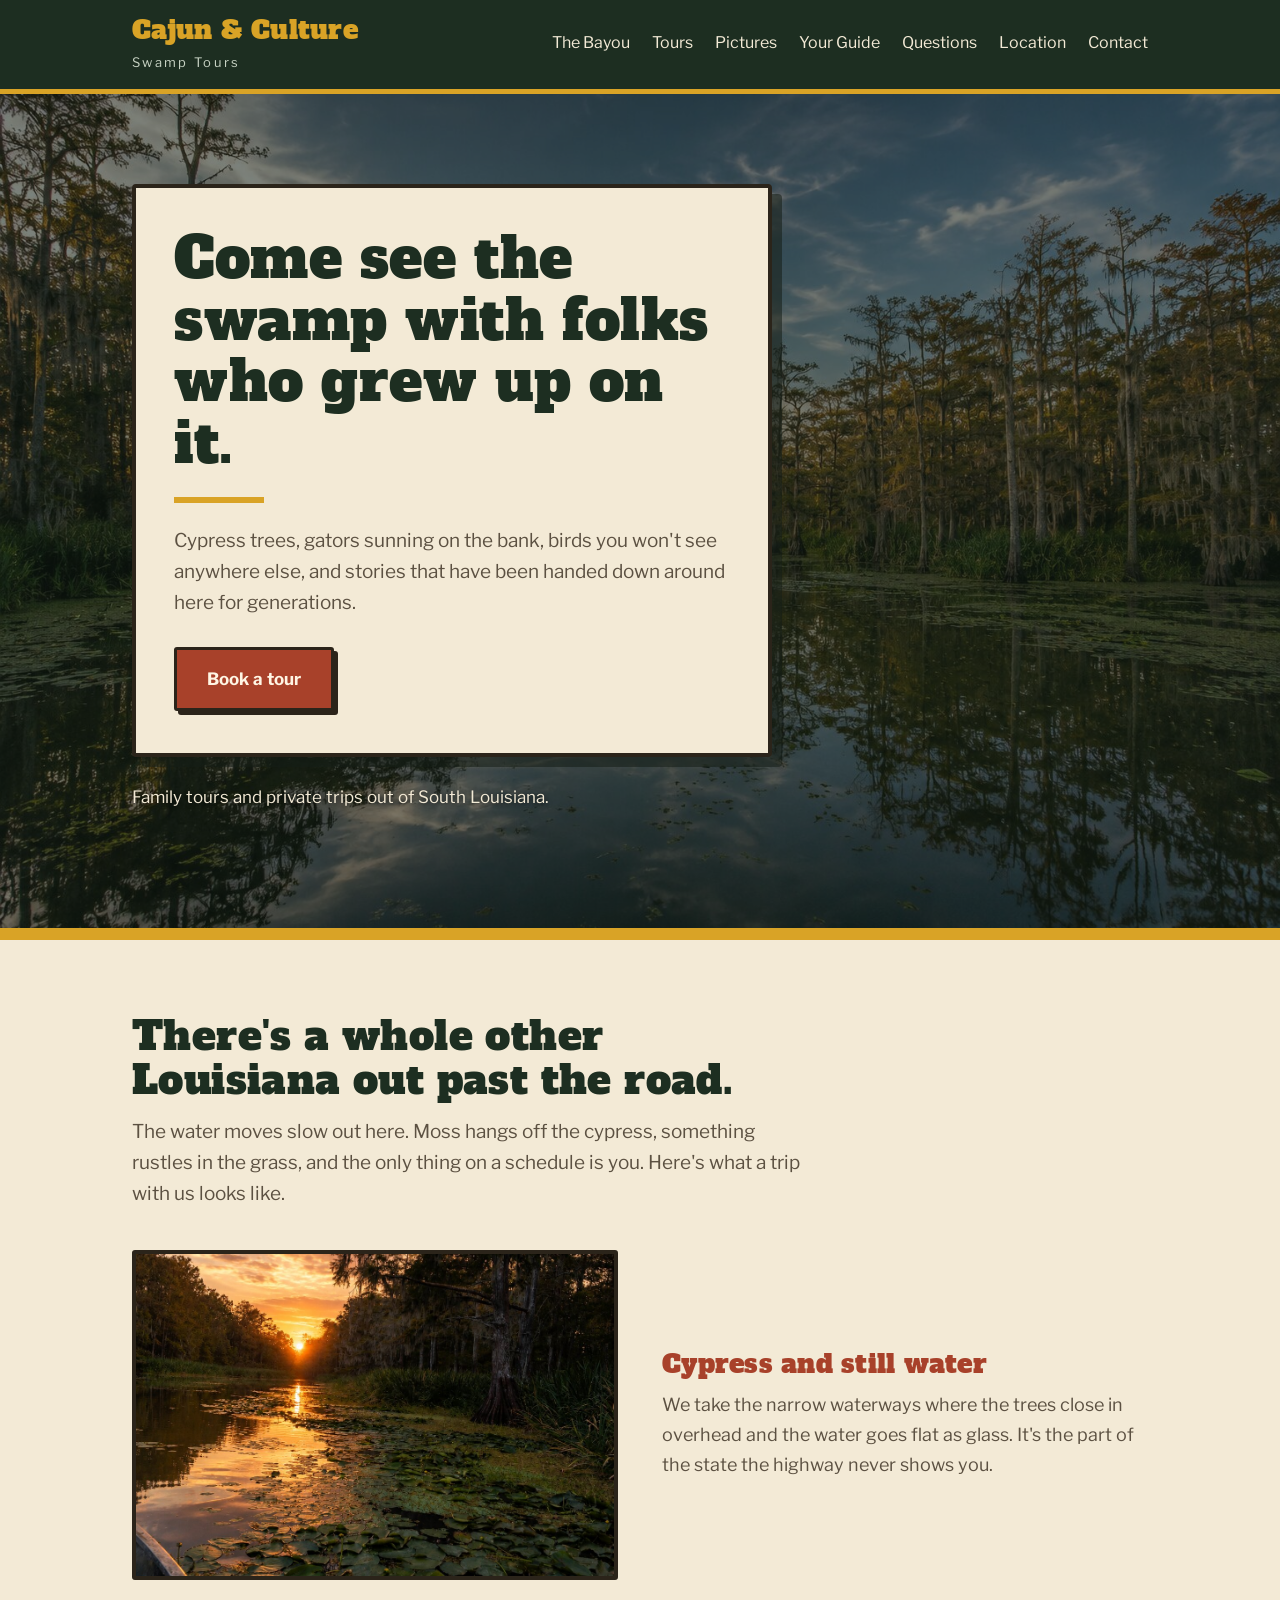
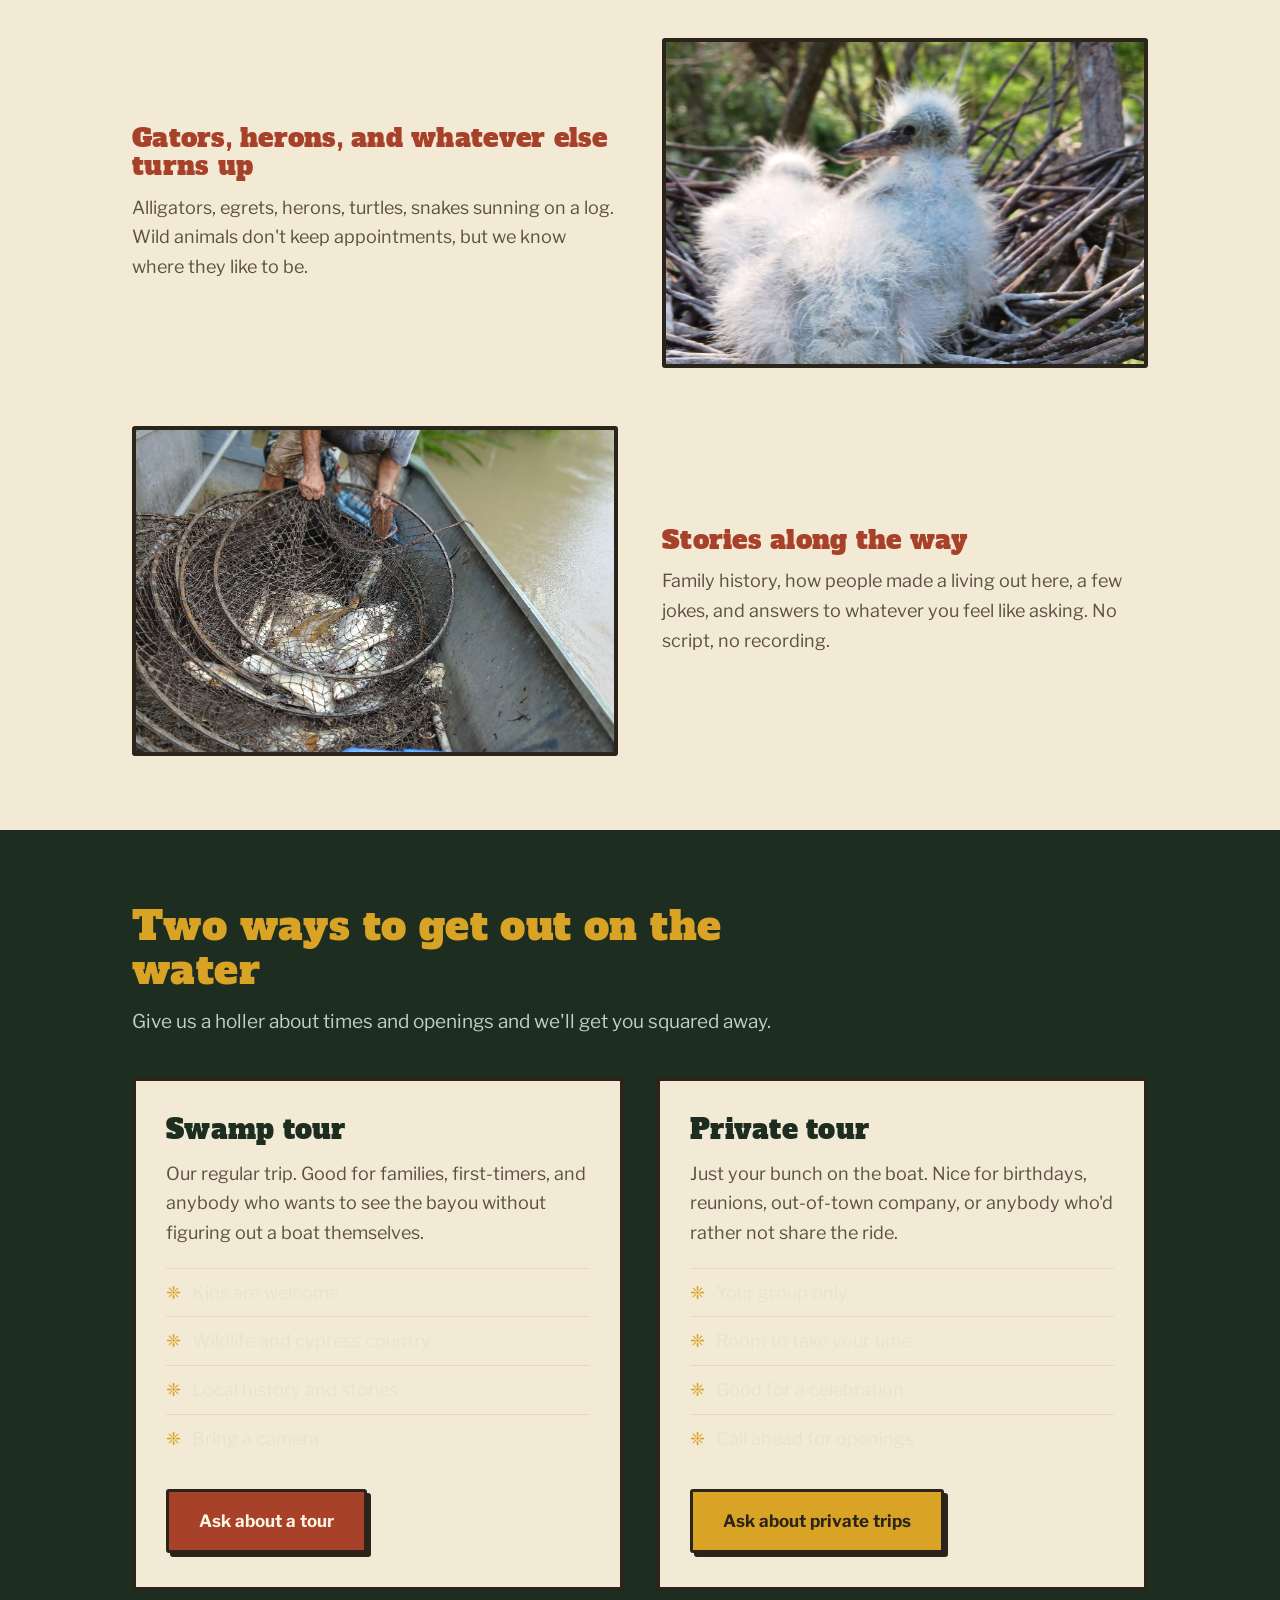
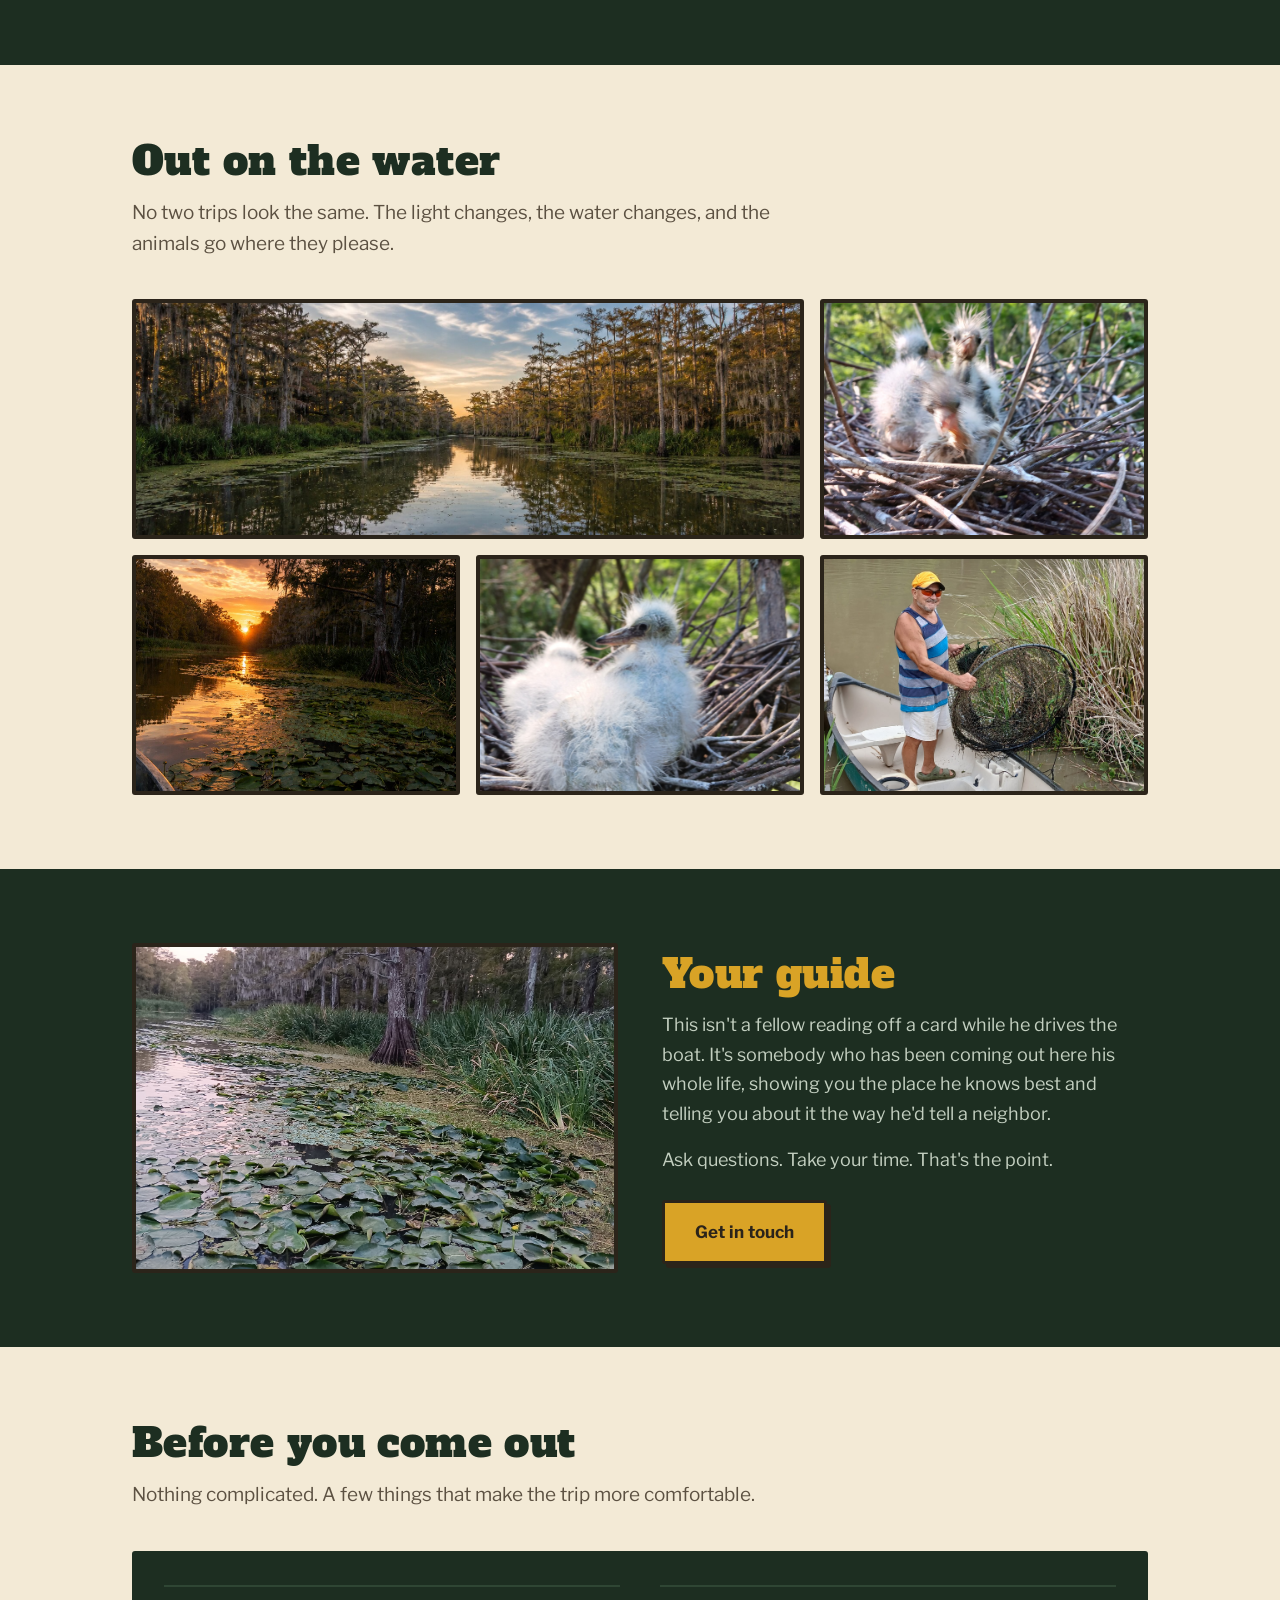
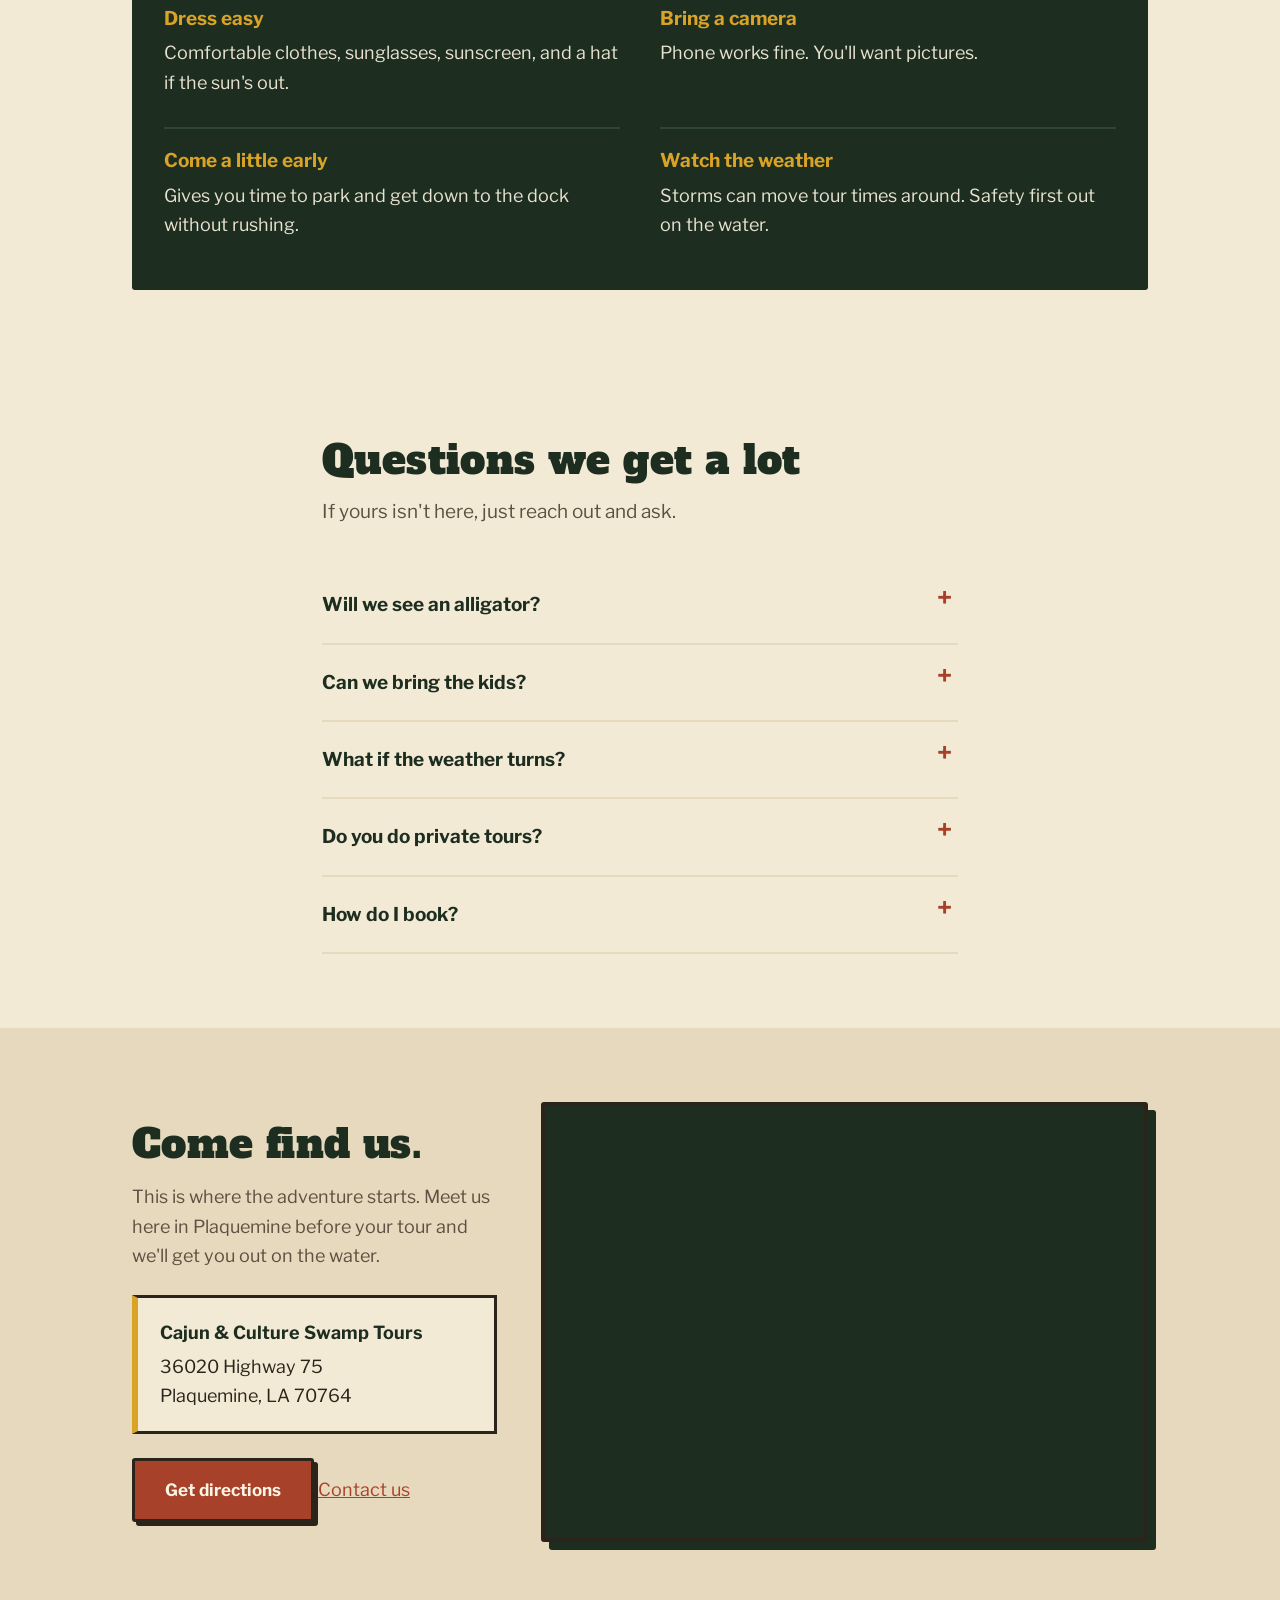
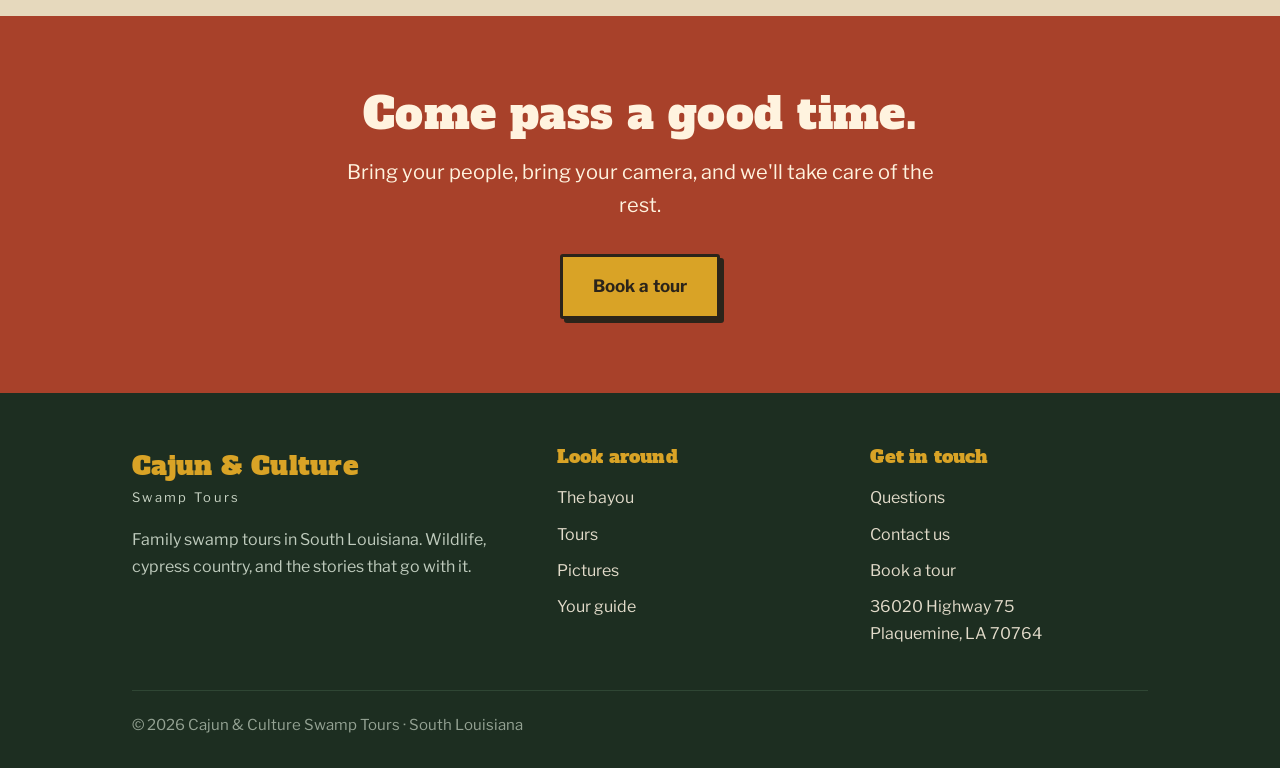
==== commit 6add0365: "Refactor location section and update links" ====
--- a/index.html
+++ b/index.html
@@ -37,9 +37,9 @@
             <a href="#bayou">The Bayou</a>
             <a href="#tours">Tours</a>
             <a href="#gallery">Pictures</a>
-            <a href="#location">Location</a>
             <a href="#guide">Your Guide</a>
             <a href="#questions">Questions</a>
+            <a href="#location">Location</a>
             <a href="contact.html">Contact</a>
         </nav>
 
@@ -402,7 +402,6 @@
 
 
 
-
 <!-- ===================== LOCATION ===================== -->
 
 <section class="location-section" id="location">
@@ -413,11 +412,12 @@
 
             <div class="location-copy">
 
-                <h2>Come find us.</h2>
+                <h2 class="title">Come find us.</h2>
 
                 <p>
-                    This is where the adventure starts. Head on out to
-                    Plaquemine and meet us here before your tour.
+                    This is where the adventure starts. Meet us here in
+                    Plaquemine before your tour and we'll get you out on
+                    the water.
                 </p>
 
                 <div class="location-address">
@@ -426,23 +426,35 @@
                     Plaquemine, LA 70764
                 </div>
 
-                <a
-                    class="btn"
-                    href="https://www.google.com/maps/dir/?api=1&amp;destination=36020+Highway+75,+Plaquemine,+LA+70764"
-                    target="_blank"
-                    rel="noopener"
-                >Get directions</a>
+                <div class="location-links">
+
+                    <a
+                        class="btn"
+                        href="https://www.google.com/maps/dir/?api=1&destination=36020+Highway+75,+Plaquemine,+LA+70764"
+                        target="_blank"
+                        rel="noopener"
+                    >
+                        Get directions
+                    </a>
+
+                    <a class="plain-link" href="contact.html">
+                        Contact us
+                    </a>
+
+                </div>
 
             </div>
 
             <div class="map-wrap">
+
                 <iframe
-                    src="https://www.google.com/maps?q=36020+Highway+75,+Plaquemine,+LA+70764&amp;output=embed&amp;maptype=satellite"
+                    src="https://www.google.com/maps?q=36020+Highway+75,+Plaquemine,+LA+70764&output=embed&maptype=satellite"
                     loading="lazy"
                     referrerpolicy="no-referrer-when-downgrade"
-                    title="Satellite map showing Cajun &amp; Culture Swamp Tours at 36020 Highway 75, Plaquemine, Louisiana"
+                    title="Satellite map of 36020 Highway 75, Plaquemine, Louisiana"
                     allowfullscreen
                 ></iframe>
+
             </div>
 
         </div>
--- a/style.css
+++ b/style.css
@@ -1,1625 +1,564 @@
+/* ============================================================
+   CAJUN & CULTURE SWAMP TOURS
+   All the styling lives right here in this file.
+   Colors are set once below, so you can change the whole
+   look of the site by editing these few lines.
+   ============================================================ */
+
 :root {
-    --water: #c9d8cf;
-    --water-soft: #dfe8e2;
-    --water-deep: #9db4a8;
-    --green: #23483c;
-    --green-dark: #17342c;
-    --green-light: #5f7f70;
-    --cream: #f6f2e7;
-    --sand: #e7dcc3;
-    --gold: #d6a14d;
-    --orange: #c86b3c;
-    --ink: #1f2924;
-    --muted: #5d6a64;
-    --white: #ffffff;
-    --line: rgba(31, 41, 36, 0.13);
-    --shadow: 0 24px 70px rgba(23, 52, 44, 0.16);
-    --shell: min(1180px, calc(100% - 40px));
-}
-
-* {
-    box-sizing: border-box;
+    --paper:      #f3ead6;   /* aged paper background        */
+    --paper-dark: #e6d9bd;   /* slightly darker paper        */
+    --cypress:    #1d2e21;   /* deep swamp green             */
+    --cypress-lt: #2f4634;   /* lighter green                */
+    --brick:      #a8412a;   /* sign-painter red             */
+    --gold:       #d9a326;   /* mustard gold                 */
+    --ink:        #2b241a;   /* body text                    */
+    --ink-soft:   #5c5142;   /* quieter text                 */
+}
+
+* { box-sizing: border-box; }
+
+html { scroll-behavior: smooth; }
+
+@media (prefers-reduced-motion: reduce) {
+    html { scroll-behavior: auto; }
+    * { transition: none !important; }
+}
+
+body {
     margin: 0;
-    padding: 0;
-}
-
-html {
-    scroll-behavior: smooth;
-    background: var(--water);
-}
-
-body {
-    min-height: 100vh;
-    overflow-x: hidden;
-    background: var(--water);
+    background: var(--paper);
     color: var(--ink);
-    font-family: "DM Sans", sans-serif;
-    line-height: 1.6;
-}
-
-body.menu-open,
-body.lightbox-open {
-    overflow: hidden;
-}
-
-img {
-    display: block;
-    max-width: 100%;
-}
-
-a {
-    color: inherit;
-}
-
-button,
-input,
-select,
-textarea {
-    font: inherit;
-}
-
-button {
-    color: inherit;
-}
-
-.page-loader {
-    position: fixed;
-    inset: 0;
-    z-index: 9999;
-    display: grid;
-    place-items: center;
-    background: var(--green-dark);
-    transition: opacity .45s ease, visibility .45s ease;
-}
-
-.page-loader.hidden {
-    opacity: 0;
-    visibility: hidden;
-}
-
-.loader-mark {
-    width: 88px;
-    height: 88px;
-    display: grid;
-    place-items: center;
-    border: 2px solid rgba(255,255,255,.25);
-    border-radius: 50%;
-    color: var(--cream);
-    font-family: "Fraunces", serif;
-    font-size: 1.35rem;
-    animation: loaderPulse 1.2s ease-in-out infinite alternate;
-}
-
-@keyframes loaderPulse {
-    from { transform: scale(.92); opacity: .55; }
-    to { transform: scale(1.05); opacity: 1; }
-}
-
-.site-header {
-    position: fixed;
-    inset: 0 0 auto;
-    z-index: 1000;
-    padding: 18px 0;
-    transition: background .25s ease, box-shadow .25s ease, padding .25s ease;
-}
-
-.site-header.scrolled {
-    padding: 10px 0;
-    background: rgba(238, 245, 240, .88);
-    backdrop-filter: blur(18px);
-    box-shadow: 0 10px 35px rgba(24, 55, 45, .12);
-}
-
-.nav-wrap {
-    width: var(--shell);
-    min-height: 70px;
-    margin: auto;
-    padding: 10px 12px 10px 16px;
-    display: flex;
-    align-items: center;
-    gap: 28px;
-    border: 1px solid rgba(255,255,255,.25);
-    border-radius: 18px;
-    background: rgba(247, 244, 235, .87);
-    backdrop-filter: blur(14px);
-    box-shadow: 0 12px 35px rgba(23, 52, 44, .12);
-}
-
-.brand {
-    display: inline-flex;
-    align-items: center;
-    gap: 12px;
-    flex: 0 0 auto;
-    text-decoration: none;
-}
-
-.brand-mark {
-    width: 48px;
-    height: 48px;
-    display: grid;
-    place-items: center;
-    border-radius: 13px;
-    background: var(--green);
-    color: var(--cream);
-    font-family: "Fraunces", serif;
-    font-weight: 800;
-    box-shadow: 5px 6px 0 rgba(35,72,60,.14);
-}
-
-.brand-copy strong,
-.brand-copy span {
-    display: block;
-}
-
-.brand-copy strong {
-    color: var(--green-dark);
-    font-family: "Fraunces", serif;
-    font-size: 1.08rem;
-    line-height: 1;
-}
-
-.brand-copy span {
-    margin-top: 4px;
-    color: var(--orange);
-    font-size: .68rem;
-    font-weight: 800;
-    letter-spacing: .14em;
-    text-transform: uppercase;
-}
-
-.desktop-nav {
-    margin-left: auto;
-    display: flex;
-    align-items: center;
-    gap: 24px;
-}
-
-.desktop-nav a {
-    color: var(--green-dark);
-    text-decoration: none;
-    font-size: .88rem;
-    font-weight: 800;
-}
-
-.desktop-nav a:hover {
-    color: var(--orange);
-}
-
-.nav-book-button {
-    min-height: 48px;
-    padding: 0 20px;
-    display: inline-flex;
-    align-items: center;
-    justify-content: center;
-    border-radius: 12px;
-    background: var(--orange);
-    color: var(--white);
-    text-decoration: none;
-    font-weight: 800;
-    box-shadow: 0 10px 22px rgba(200,107,60,.24);
-}
-
-.menu-button {
-    display: none;
-    width: 46px;
-    height: 46px;
-    margin-left: auto;
-    border: 0;
-    border-radius: 12px;
-    background: var(--green);
-    cursor: pointer;
-}
-
-.menu-button span {
-    width: 20px;
-    height: 2px;
-    display: block;
-    margin: 4px auto;
-    background: white;
-    transition: transform .2s ease, opacity .2s ease;
-}
-
-.menu-button.active span:nth-child(1) {
-    transform: translateY(6px) rotate(45deg);
-}
-
-.menu-button.active span:nth-child(2) {
-    opacity: 0;
-}
-
-.menu-button.active span:nth-child(3) {
-    transform: translateY(-6px) rotate(-45deg);
-}
-
-.mobile-menu {
-    position: fixed;
-    top: 98px;
-    left: 20px;
-    right: 20px;
-    z-index: 999;
-    display: none;
-    padding: 12px;
-    border-radius: 18px;
-    background: rgba(246,242,231,.98);
-    box-shadow: var(--shadow);
-}
-
-.mobile-menu.open {
-    display: grid;
-}
-
-.mobile-menu a {
-    padding: 14px 16px;
-    border-radius: 10px;
-    color: var(--green-dark);
-    text-decoration: none;
-    font-weight: 800;
-}
-
-.mobile-menu a:hover {
-    background: var(--water-soft);
-}
-
-.mobile-book-button {
-    margin-top: 8px;
-    background: var(--orange);
-    color: white !important;
-    text-align: center;
-}
-
-.hero {
-    position: relative;
-    min-height: 900px;
-    padding: 160px 0 110px;
-    display: flex;
-    align-items: center;
-    overflow: hidden;
-    isolation: isolate;
-}
-
-.hero-background,
-.hero-shade,
-.hero-water-glow {
-    position: absolute;
-    inset: 0;
-}
-
-.hero-background {
-    z-index: -4;
-    background: url("swamp-hero.jpg") center / cover no-repeat;
-    transform: scale(1.03);
-}
-
-.hero-shade {
-    z-index: -3;
-    background:
-        linear-gradient(90deg,
-            rgba(207, 222, 213, .98) 0%,
-            rgba(207, 222, 213, .94) 39%,
-            rgba(207, 222, 213, .38) 69%,
-            rgba(23,52,44,.18) 100%),
-        linear-gradient(180deg, rgba(0,0,0,.03), rgba(23,52,44,.24));
-}
-
-.hero-water-glow {
-    z-index: -2;
-    background:
-        radial-gradient(circle at 15% 22%, rgba(255,255,255,.35), transparent 24rem),
-        linear-gradient(to bottom, transparent 75%, var(--water));
-}
-
-.hero-inner {
-    width: var(--shell);
-    margin: auto;
-    display: grid;
-    grid-template-columns: 1.08fr .92fr;
-    align-items: center;
-    gap: 64px;
-}
-
-.hero-content {
-    max-width: 720px;
-}
-
-.hero-eyebrow,
-.section-kicker,
-.mini-kicker,
-.card-kicker,
-.booking-card-kicker {
-    display: inline-flex;
-    align-items: center;
-    gap: 10px;
-    color: var(--orange);
-    font-size: .76rem;
-    font-weight: 800;
-    letter-spacing: .13em;
-    text-transform: uppercase;
-}
-
-.eyebrow-line {
-    width: 38px;
-    height: 3px;
-    border-radius: 99px;
-    background: var(--gold);
-}
-
-.hero-title {
-    margin-top: 22px;
-    max-width: 760px;
-    color: var(--green-dark);
-    font-family: "Fraunces", serif;
-    font-size: clamp(4.3rem, 7vw, 7.6rem);
-    line-height: .9;
-    letter-spacing: -.055em;
-}
-
-.hero-title span {
-    display: block;
-    color: var(--orange);
-}
-
-.hero-description {
-    max-width: 650px;
-    margin-top: 28px;
-    color: #364a41;
-    font-size: 1.12rem;
-    line-height: 1.8;
-}
-
-.hero-actions {
-    margin-top: 32px;
-    display: flex;
-    flex-wrap: wrap;
-    gap: 13px;
-}
-
-.button {
-    min-height: 56px;
-    padding: 0 26px;
-    display: inline-flex;
-    align-items: center;
-    justify-content: center;
-    gap: 10px;
-    border-radius: 13px;
-    text-decoration: none;
-    font-weight: 800;
-    transition: transform .2s ease, box-shadow .2s ease, background .2s ease;
-}
-
-.button:hover {
-    transform: translateY(-3px);
-}
-
-.button-primary {
-    background: var(--orange);
-    color: var(--white);
-    box-shadow: 7px 8px 0 rgba(146,67,36,.18);
-}
-
-.button-ghost {
-    border: 2px solid var(--green);
-    background: rgba(255,255,255,.25);
-    color: var(--green-dark);
-}
-
-.hero-details {
-    margin-top: 34px;
-    display: flex;
-    flex-wrap: wrap;
-    gap: 22px;
-}
-
-.hero-detail {
-    display: flex;
-    align-items: center;
-    gap: 10px;
-}
-
-.hero-detail-icon {
-    width: 36px;
-    height: 36px;
-    display: grid;
-    place-items: center;
-    border-radius: 50%;
-    background: rgba(35,72,60,.11);
-    color: var(--green);
-    font-weight: 900;
-}
-
-.hero-detail strong,
-.hero-detail small {
-    display: block;
-}
-
-.hero-detail strong {
-    color: var(--green-dark);
-    font-size: .9rem;
-}
-
-.hero-detail small {
-    color: var(--muted);
-    font-size: .74rem;
-}
-
-.hero-booking-card {
-    max-width: 470px;
-    margin-left: auto;
-    padding: 14px;
-    border-radius: 24px;
-    background: rgba(248,245,237,.95);
-    box-shadow: var(--shadow);
-    transform: rotate(1.4deg);
-}
-
-.hero-card-photo {
-    position: relative;
-    height: 370px;
-    overflow: hidden;
-    border-radius: 18px;
-    background: url("tour-boat.jpg") center / cover no-repeat;
-}
-
-.photo-label {
-    position: absolute;
-    left: 16px;
-    top: 16px;
-    padding: 8px 12px;
-    border-radius: 999px;
-    background: rgba(23,52,44,.82);
-    color: white;
-    font-size: .72rem;
-    font-weight: 800;
-    text-transform: uppercase;
-    letter-spacing: .08em;
-}
-
-.hero-card-body {
-    padding: 22px 10px 8px;
-}
-
-.hero-card-body h2 {
-    margin-top: 8px;
-    color: var(--green-dark);
-    font-family: "Fraunces", serif;
-    font-size: 2rem;
-    line-height: 1.05;
-}
-
-.hero-card-body p {
-    margin-top: 10px;
-    color: var(--muted);
-}
-
-.hero-card-body a,
-.text-link {
-    margin-top: 18px;
-    display: inline-flex;
-    gap: 8px;
-    align-items: center;
-    color: var(--green-dark);
-    font-weight: 800;
-    text-decoration: none;
-}
-
-.scroll-prompt {
-    position: absolute;
-    left: 50%;
-    bottom: 32px;
-    transform: translateX(-50%);
-    display: grid;
-    justify-items: center;
-    gap: 7px;
-    color: var(--green-dark);
-    text-decoration: none;
-    font-size: .75rem;
-    font-weight: 800;
-    letter-spacing: .1em;
-    text-transform: uppercase;
-}
-
-.scroll-prompt i {
-    width: 2px;
-    height: 36px;
-    background: var(--green);
-    animation: scrollLine 1.5s ease-in-out infinite;
-}
-
-@keyframes scrollLine {
-    0%,100% { transform: scaleY(.4); opacity: .35; }
-    50% { transform: scaleY(1); opacity: 1; }
-}
-
-.floating-facts {
-    position: relative;
-    z-index: 5;
-    margin-top: -42px;
-}
-
-.floating-facts-inner {
-    width: min(1120px, calc(100% - 40px));
-    margin: auto;
-    padding: 26px;
-    display: grid;
-    grid-template-columns: repeat(4, 1fr);
-    gap: 16px;
-    border-radius: 22px;
-    background: var(--green);
-    color: white;
-    box-shadow: var(--shadow);
-}
-
-.fact-item {
-    display: flex;
-    gap: 12px;
-    padding: 6px 18px;
-    border-right: 1px solid rgba(255,255,255,.16);
-}
-
-.fact-item:last-child {
-    border-right: 0;
-}
-
-.fact-number {
-    color: var(--gold);
-    font-size: .72rem;
-    font-weight: 900;
-}
-
-.fact-item strong {
-    display: block;
-    font-size: .92rem;
-}
-
-.fact-item p {
-    margin-top: 4px;
-    color: rgba(255,255,255,.66);
-    font-size: .77rem;
-    line-height: 1.45;
-}
-
-.section {
-    padding: 110px 0;
-}
-
-.section-shell {
-    width: var(--shell);
-    margin: auto;
-}
-
-.intro-heading,
-.gallery-heading {
-    display: grid;
-    grid-template-columns: 1.08fr .92fr;
-    gap: 70px;
-    align-items: end;
-}
-
-.intro-heading h2,
-.section-heading h2,
-.story-banner-copy h2,
-.guide-copy h2,
-.planning-copy h2,
-.faq-heading h2,
-.booking-copy h2,
-.gallery-heading h2 {
-    margin-top: 12px;
-    color: var(--green-dark);
-    font-family: "Fraunces", serif;
-    font-size: clamp(2.8rem, 5vw, 5rem);
-    line-height: 1;
-    letter-spacing: -.04em;
-}
-
-.intro-heading p,
-.gallery-heading p,
-.section-heading p,
-.guide-copy > p,
-.planning-copy > p,
-.faq-heading p {
-    color: var(--muted);
-    font-size: 1.04rem;
-    line-height: 1.8;
-}
-
-.experience-grid {
-    margin-top: 52px;
-    display: grid;
-    grid-template-columns: 1.2fr .8fr .8fr;
-    gap: 20px;
-}
-
-.experience-card {
-    min-height: 430px;
-    overflow: hidden;
-    border-radius: 22px;
-    background: var(--cream);
-    box-shadow: var(--shadow);
-}
-
-.experience-card-large {
-    min-height: 520px;
-}
-
-.experience-image {
-    height: 67%;
-    min-height: 270px;
-    background-position: center;
-    background-size: cover;
-}
-
-.experience-image-cypress {
-    background-image: url("cypress-water.jpg");
-}
-
-.experience-image-wildlife {
-    background-image: url("alligator.jpg");
-}
-
-.experience-image-people {
-    background-image: url("guests-on-boat.jpg");
-}
-
-.experience-card-content {
-    padding: 24px;
-    display: flex;
-    gap: 18px;
-}
-
-.experience-number {
-    color: var(--orange);
-    font-size: .75rem;
-    font-weight: 900;
-}
-
-.experience-card h3 {
-    margin-top: 6px;
-    color: var(--green-dark);
-    font-family: "Fraunces", serif;
-    font-size: 1.8rem;
-}
-
-.experience-card p {
-    margin-top: 8px;
-    color: var(--muted);
+    font-family: "Libre Franklin", Helvetica, Arial, sans-serif;
+    font-size: 18px;
     line-height: 1.65;
 }
 
-.story-banner {
-    position: relative;
-    min-height: 620px;
-    display: flex;
-    align-items: center;
-    overflow: hidden;
-}
-
-.story-banner-background,
-.booking-background {
-    position: absolute;
-    inset: 0;
-    background:
-        linear-gradient(90deg, rgba(22,52,43,.94), rgba(22,52,43,.68)),
-        url("bayou-wide.jpg") center / cover no-repeat;
-}
-
-.story-banner-inner,
-.booking-grid {
-    position: relative;
-    z-index: 2;
-}
-
-.story-banner-inner {
-    display: grid;
-    grid-template-columns: 1fr .9fr;
-    gap: 80px;
-    align-items: center;
-}
-
-.section-kicker.light,
-.text-link.light {
-    color: var(--gold);
-}
-
-.story-banner-copy h2 {
-    color: white;
-}
-
-.story-banner-copy p {
-    max-width: 650px;
-    margin-top: 20px;
-    color: rgba(255,255,255,.75);
-    font-size: 1.07rem;
-}
-
-.story-quote {
-    padding: 36px;
-    border: 1px solid rgba(255,255,255,.14);
-    border-radius: 24px;
-    background: rgba(255,255,255,.08);
-    backdrop-filter: blur(12px);
-    color: white;
-}
-
-.quote-mark {
-    color: var(--gold);
-    font-family: "Fraunces", serif;
-    font-size: 5rem;
-    line-height: .6;
-}
-
-.story-quote blockquote {
-    font-family: "Fraunces", serif;
-    font-size: 2rem;
-    line-height: 1.25;
-}
-
-.quote-caption {
-    display: block;
-    margin-top: 18px;
-    color: rgba(255,255,255,.62);
-}
-
-.tours-section,
-.reviews-section,
-.faq-section {
-    background: var(--water-soft);
-}
-
-.section-heading.centered {
-    max-width: 790px;
-    margin: auto;
-    text-align: center;
-}
-
-.tour-card-grid {
-    margin-top: 52px;
-    display: grid;
-    grid-template-columns: repeat(2, 1fr);
-    gap: 24px;
-}
-
-.tour-option {
-    overflow: hidden;
-    border-radius: 24px;
-    background: var(--cream);
-    box-shadow: var(--shadow);
-}
-
-.tour-option.featured {
-    transform: translateY(-12px);
-}
-
-.tour-option-image {
-    position: relative;
-    height: 320px;
-    background-position: center;
-    background-size: cover;
-}
-
-.tour-option-standard {
-    background-image: url("tour-boat.jpg");
-}
-
-.tour-option-private {
-    background-image: url("sunset-swamp.jpg");
-}
-
-.tour-badge {
-    position: absolute;
-    left: 18px;
-    top: 18px;
-    padding: 8px 11px;
-    border-radius: 999px;
-    background: var(--orange);
-    color: white;
-    font-size: .69rem;
-    font-weight: 900;
-    text-transform: uppercase;
-    letter-spacing: .08em;
-}
-
-.tour-option-body {
-    padding: 28px;
-}
-
-.tour-option-heading {
-    display: flex;
-    justify-content: space-between;
-    gap: 20px;
-}
-
-.tour-option h3 {
-    margin-top: 6px;
-    color: var(--green-dark);
-    font-family: "Fraunces", serif;
-    font-size: 2rem;
-}
-
-.tour-time {
-    height: max-content;
-    padding: 7px 10px;
-    border-radius: 9px;
-    background: var(--water);
-    color: var(--green-dark);
-    font-size: .72rem;
-    font-weight: 900;
-}
-
-.tour-option-body > p {
-    margin-top: 14px;
-    color: var(--muted);
-}
-
-.tour-features {
-    margin: 20px 0 0;
-    display: grid;
-    gap: 10px;
-    list-style: none;
-}
-
-.tour-features li::before {
-    content: "✓";
-    margin-right: 9px;
-    color: var(--orange);
-    font-weight: 900;
-}
-
-.tour-option-footer {
-    margin-top: 24px;
-    padding-top: 18px;
-    display: flex;
-    justify-content: space-between;
-    gap: 20px;
-    border-top: 1px solid var(--line);
-    color: var(--muted);
-    font-size: .86rem;
-}
-
-.tour-option-footer a {
-    color: var(--green-dark);
-    text-decoration: none;
-    font-weight: 900;
-}
-
-.gallery-grid {
-    margin-top: 48px;
-    display: grid;
-    grid-template-columns: repeat(4, 1fr);
-    grid-auto-rows: 220px;
-    gap: 16px;
-}
-
-.gallery-item {
-    position: relative;
-    overflow: hidden;
-    border: 0;
-    border-radius: 18px;
-    background: #aaa;
-    cursor: pointer;
-}
-
-.gallery-item-wide {
-    grid-column: span 2;
-}
-
-.gallery-item-tall {
-    grid-row: span 2;
-}
-
-.gallery-item img {
+img { display: block; width: 100%; height: 100%; object-fit: cover; }
+
+a { color: var(--brick); }
+
+h1, h2, h3, .sign-name {
+    font-family: "Alfa Slab One", Georgia, serif;
+    font-weight: 400;
+    line-height: 1.1;
+    letter-spacing: 0.01em;
+    margin: 0;
+}
+
+/* Page width */
+.wrap {
     width: 100%;
-    height: 100%;
-    object-fit: cover;
-    transition: transform .45s ease;
-}
-
-.gallery-item:hover img {
-    transform: scale(1.06);
-}
-
-.gallery-item span {
-    position: absolute;
-    left: 14px;
-    bottom: 14px;
-    padding: 7px 10px;
-    border-radius: 999px;
-    background: rgba(22,52,43,.78);
-    color: white;
-    font-size: .72rem;
-    font-weight: 800;
-}
-
-.guide-grid,
-.planning-grid,
-.faq-grid,
-.booking-grid {
-    display: grid;
-    grid-template-columns: .92fr 1.08fr;
-    gap: 72px;
-    align-items: center;
-}
-
-.guide-photo-wrap {
-    position: relative;
-}
-
-.guide-photo {
-    overflow: hidden;
-    border-radius: 26px;
-    background: var(--green);
-    box-shadow: var(--shadow);
-}
-
-.guide-photo img {
-    width: 100%;
-    height: 620px;
-    object-fit: cover;
-}
-
-.guide-photo-tag {
-    position: absolute;
-    right: -24px;
-    bottom: 28px;
-    padding: 17px 20px;
-    border-radius: 15px;
-    background: var(--orange);
-    color: white;
-    box-shadow: var(--shadow);
-}
-
-.guide-photo-tag span,
-.guide-photo-tag strong {
-    display: block;
-}
-
-.guide-photo-tag span {
-    font-size: .68rem;
-    text-transform: uppercase;
-    letter-spacing: .1em;
-}
-
-.guide-copy > p {
-    margin-top: 18px;
-}
-
-.guide-values {
-    margin-top: 28px;
-    display: grid;
-    gap: 14px;
-}
-
-.guide-value {
-    padding: 16px;
-    display: flex;
-    gap: 15px;
-    border: 1px solid var(--line);
-    border-radius: 14px;
-    background: rgba(255,255,255,.28);
-}
-
-.guide-value > span {
-    color: var(--orange);
-    font-size: .75rem;
-    font-weight: 900;
-}
-
-.guide-value strong {
-    color: var(--green-dark);
-}
-
-.guide-value p {
-    color: var(--muted);
-    font-size: .88rem;
-}
-
-.reviews-grid {
-    margin-top: 50px;
-    display: grid;
-    grid-template-columns: repeat(3, 1fr);
-    gap: 20px;
-}
-
-.review-card {
-    padding: 28px;
-    border: 1px solid var(--line);
-    border-radius: 20px;
-    background: var(--cream);
-    box-shadow: 5px 7px 0 rgba(35,72,60,.08);
-}
-
-.review-card-featured {
-    transform: translateY(-14px);
-    background: var(--green);
-    color: white;
-}
-
-.review-stars {
-    color: var(--gold);
-    letter-spacing: .08em;
-}
-
-.review-card blockquote {
-    margin-top: 18px;
-    font-family: "Fraunces", serif;
-    font-size: 1.4rem;
-    line-height: 1.45;
-}
-
-.review-author {
-    margin-top: 24px;
-    display: flex;
-    align-items: center;
-    gap: 12px;
-}
-
-.review-avatar {
-    width: 42px;
-    height: 42px;
-    display: grid;
-    place-items: center;
-    border-radius: 50%;
-    background: var(--water);
-    color: var(--green-dark);
-    font-weight: 900;
-}
-
-.review-author strong,
-.review-author small {
-    display: block;
-}
-
-.review-author small {
-    color: var(--muted);
-}
-
-.review-card-featured .review-author small {
-    color: rgba(255,255,255,.62);
-}
-
-.planning-cards {
-    display: grid;
-    grid-template-columns: repeat(2, 1fr);
-    gap: 16px;
-}
-
-.planning-card {
-    padding: 22px;
-    border-radius: 18px;
-    background: var(--cream);
-    box-shadow: var(--shadow);
-}
-
-.planning-icon {
-    width: 42px;
-    height: 42px;
-    display: grid;
-    place-items: center;
-    border-radius: 50%;
-    background: var(--water);
-    color: var(--green-dark);
-    font-weight: 900;
-}
-
-.planning-card h3 {
-    margin-top: 14px;
-    color: var(--green-dark);
-}
-
-.planning-card p {
-    margin-top: 8px;
-    color: var(--muted);
-    font-size: .9rem;
-}
-
-.faq-grid {
-    align-items: start;
-}
-
-.faq-list {
-    display: grid;
-    gap: 12px;
-}
-
-.faq-item {
-    overflow: hidden;
-    border: 1px solid var(--line);
-    border-radius: 16px;
-    background: var(--cream);
-}
-
-.faq-question {
-    width: 100%;
-    padding: 20px 22px;
+    max-width: 1060px;
+    margin: 0 auto;
+    padding: 0 22px;
+}
+
+.narrow { max-width: 680px; }   /* keeps paragraphs easy to read */
+
+
+/* ------------------------------------------------------------
+   TOP BAR
+   ------------------------------------------------------------ */
+
+.topbar {
+    background: var(--cypress);
+    color: var(--paper);
+    border-bottom: 5px solid var(--gold);
+}
+
+.topbar .wrap {
     display: flex;
     align-items: center;
     justify-content: space-between;
-    gap: 20px;
-    border: 0;
-    background: transparent;
-    color: var(--green-dark);
-    text-align: left;
-    font-weight: 900;
-    cursor: pointer;
-}
-
-.faq-question i {
-    font-style: normal;
-    font-size: 1.4rem;
-}
-
-.faq-answer {
-    max-height: 0;
+    gap: 18px;
+    flex-wrap: wrap;
+    padding-top: 16px;
+    padding-bottom: 16px;
+}
+
+.logo {
+    display: block;
+    color: var(--paper);
+    text-decoration: none;
+}
+
+.logo .sign-name {
+    font-size: 26px;
+    color: var(--gold);
+}
+
+.logo .sub {
+    display: block;
+    font-size: 13px;
+    letter-spacing: 0.18em;
+    color: #c8d3c4;
+    margin-top: 4px;
+}
+
+.menu {
+    display: flex;
+    align-items: center;
+    gap: 22px;
+    flex-wrap: wrap;
+}
+
+.menu a {
+    color: var(--paper);
+    text-decoration: none;
+    font-size: 16px;
+    padding: 4px 0;
+    border-bottom: 2px solid transparent;
+}
+
+.menu a:hover,
+.menu a:focus-visible { border-bottom-color: var(--gold); }
+
+
+/* ------------------------------------------------------------
+   BUTTONS
+   ------------------------------------------------------------ */
+
+.btn {
+    display: inline-block;
+    background: var(--brick);
+    color: #fff5e4;
+    font-weight: 700;
+    font-size: 17px;
+    text-decoration: none;
+    padding: 15px 30px;
+    border: 3px solid var(--ink);
+    border-radius: 3px;
+    box-shadow: 4px 4px 0 var(--ink);
+}
+
+.btn:hover,
+.btn:focus-visible {
+    background: #8f3523;
+    box-shadow: 2px 2px 0 var(--ink);
+    transform: translate(2px, 2px);
+}
+
+.btn-gold {
+    background: var(--gold);
+    color: var(--ink);
+}
+
+.btn-gold:hover,
+.btn-gold:focus-visible { background: #c4911c; }
+
+:focus-visible { outline: 3px solid var(--gold); outline-offset: 3px; }
+
+
+/* ------------------------------------------------------------
+   HERO — photo with a painted sign sitting on it
+   ------------------------------------------------------------ */
+
+.hero {
+    position: relative;
+    background: var(--cypress) url("bayou-wide.jpg") center / cover no-repeat;
+    padding: 90px 0 100px;
+}
+
+.hero::before {
+    content: "";
+    position: absolute;
+    inset: 0;
+    background: rgba(18, 30, 21, 0.55);
+}
+
+.hero .wrap { position: relative; }
+
+.sign {
+    max-width: 640px;
+    background: var(--paper);
+    border: 4px solid var(--ink);
+    border-radius: 4px;
+    box-shadow: 10px 10px 0 rgba(20, 30, 22, 0.55);
+    padding: 40px 38px 42px;
+}
+
+.sign h1 {
+    font-size: clamp(34px, 6vw, 56px);
+    color: var(--cypress);
+}
+
+.sign .rule {
+    width: 90px;
+    height: 6px;
+    background: var(--gold);
+    margin: 22px 0;
+}
+
+.sign p {
+    margin: 0 0 28px;
+    font-size: 19px;
+    color: var(--ink-soft);
+}
+
+.hero-note {
+    margin-top: 26px;
+    color: var(--paper);
+    font-size: 17px;
+    text-shadow: 0 1px 4px rgba(0, 0, 0, 0.6);
+}
+
+
+/* ------------------------------------------------------------
+   SECTIONS
+   ------------------------------------------------------------ */
+
+section { padding: 74px 0; }
+
+.title {
+    font-size: clamp(28px, 4.4vw, 40px);
+    color: var(--cypress);
+    margin-bottom: 14px;
+}
+
+.lead {
+    font-size: 19px;
+    color: var(--ink-soft);
+    margin: 0 0 40px;
+}
+
+.on-green {
+    background: var(--cypress);
+    color: #e9e2d0;
+}
+
+.on-green .title { color: var(--gold); }
+.on-green .lead  { color: #c3cfc0; }
+
+.band {
+    background: var(--gold);
+    height: 12px;
+}
+
+
+/* Two-up photo and text rows */
+
+.row {
+    display: grid;
+    grid-template-columns: 1fr 1fr;
+    gap: 44px;
+    align-items: center;
+    margin-bottom: 58px;
+}
+
+.row:last-child { margin-bottom: 0; }
+
+.row.flip .photo { order: 2; }
+
+.photo {
+    height: 330px;
+    border: 4px solid var(--ink);
+    border-radius: 3px;
     overflow: hidden;
-    transition: max-height .3s ease;
-}
-
-.faq-answer p {
-    padding: 0 22px 22px;
-    color: var(--muted);
-}
-
-.faq-item.open .faq-answer {
-    max-height: 220px;
-}
-
-.booking-section {
+    background: var(--cypress-lt);
+}
+
+.row h3 {
+    font-size: 26px;
+    color: var(--brick);
+    margin-bottom: 12px;
+}
+
+.row p { margin: 0; color: var(--ink-soft); }
+
+
+/* ------------------------------------------------------------
+   TOURS
+   ------------------------------------------------------------ */
+
+.tours {
+    display: grid;
+    grid-template-columns: 1fr 1fr;
+    gap: 32px;
+}
+
+.tour {
+    background: var(--paper);
+    border: 4px solid var(--ink);
+    border-radius: 3px;
+    padding: 34px 30px;
+}
+
+.tour h3 {
+    font-size: 27px;
+    color: var(--cypress);
+    margin-bottom: 14px;
+}
+
+.tour p { margin: 0 0 20px; color: var(--ink-soft); }
+
+.tour ul {
+    list-style: none;
+    margin: 0 0 26px;
+    padding: 0;
+}
+
+.tour li {
+    padding: 9px 0 9px 26px;
+    border-top: 1px solid var(--paper-dark);
     position: relative;
-    padding: 110px 0;
+}
+
+.tour li::before {
+    content: "\2748";           /* little fleur-ish mark */
+    position: absolute;
+    left: 0;
+    color: var(--gold);
+}
+
+
+/* ------------------------------------------------------------
+   GALLERY
+   ------------------------------------------------------------ */
+
+.gallery {
+    display: grid;
+    grid-template-columns: repeat(3, 1fr);
+    gap: 16px;
+}
+
+.gallery div {
+    height: 240px;
+    border: 4px solid var(--ink);
+    border-radius: 3px;
     overflow: hidden;
-}
-
-.booking-background {
-    background:
-        linear-gradient(90deg, rgba(22,52,43,.96), rgba(22,52,43,.74)),
-        url("dock.jpg") center / cover no-repeat;
-}
-
-.booking-copy h2 {
-    color: white;
-}
-
-.booking-copy > p {
-    margin-top: 20px;
-    color: rgba(255,255,255,.74);
-    font-size: 1.06rem;
-}
-
-.booking-contact-list {
-    margin-top: 28px;
-    display: grid;
-    gap: 12px;
-}
-
-.booking-contact-list a {
-    width: fit-content;
-    color: white;
-    text-decoration: none;
-    font-weight: 800;
-}
-
-.booking-contact-list span {
-    display: inline-block;
-    min-width: 62px;
-    color: var(--gold);
-    font-size: .73rem;
-    text-transform: uppercase;
-    letter-spacing: .1em;
-}
-
-.booking-card {
-    padding: 32px;
-    border-radius: 24px;
-    background: rgba(248,245,237,.97);
-    box-shadow: var(--shadow);
-}
-
-.booking-card h3 {
-    margin-top: 8px;
-    color: var(--green-dark);
-    font-family: "Fraunces", serif;
-    font-size: 2rem;
-}
-
-.booking-form {
-    margin-top: 24px;
-    display: grid;
-    gap: 15px;
-}
-
-.form-row {
+    background: var(--cypress-lt);
+}
+
+.gallery div:first-child { grid-column: span 2; }
+
+
+/* ------------------------------------------------------------
+   GOOD TO KNOW
+   ------------------------------------------------------------ */
+
+.know {
     display: grid;
     grid-template-columns: repeat(2, 1fr);
-    gap: 14px;
-}
-
-.booking-form label {
+    gap: 14px 40px;
+    margin: 0;
+    padding: 0;
+    list-style: none;
+}
+
+.know li {
+    border-top: 2px solid var(--cypress-lt);
+    padding: 16px 0;
+}
+
+.know strong {
+    display: block;
+    font-size: 19px;
+    color: var(--gold);
+    margin-bottom: 4px;
+}
+
+
+/* ------------------------------------------------------------
+   QUESTIONS (native open/close, no scripts needed)
+   ------------------------------------------------------------ */
+
+details {
+    border-bottom: 2px solid var(--paper-dark);
+    padding: 6px 0;
+}
+
+summary {
+    cursor: pointer;
+    list-style: none;
+    padding: 16px 40px 16px 0;
+    font-weight: 700;
+    font-size: 19px;
+    color: var(--cypress);
+    position: relative;
+}
+
+summary::-webkit-details-marker { display: none; }
+
+summary::after {
+    content: "+";
+    position: absolute;
+    right: 6px;
+    top: 12px;
+    font-size: 26px;
+    color: var(--brick);
+    line-height: 1;
+}
+
+details[open] summary::after { content: "\2013"; }
+
+details p {
+    margin: 0 0 18px;
+    color: var(--ink-soft);
+    max-width: 62ch;
+}
+
+
+
+
+/* ------------------------------------------------------------
+   LOCATION / MAP
+   ------------------------------------------------------------ */
+
+.location-section {
+    background: var(--paper-dark);
+}
+
+.location-grid {
     display: grid;
-    gap: 7px;
-}
-
-.booking-form label > span {
-    color: var(--green-dark);
-    font-size: .78rem;
-    font-weight: 900;
-}
-
-.booking-form input,
-.booking-form select,
-.booking-form textarea {
+    grid-template-columns: 0.75fr 1.25fr;
+    gap: 44px;
+    align-items: center;
+}
+
+.location-copy h2 {
+    font-size: clamp(28px, 4.4vw, 40px);
+    color: var(--cypress);
+    margin-bottom: 16px;
+}
+
+.location-copy p {
+    color: var(--ink-soft);
+    margin: 0 0 20px;
+}
+
+.location-address {
+    margin: 24px 0;
+    padding: 20px 22px;
+    background: var(--paper);
+    border-left: 6px solid var(--gold);
+    border-top: 3px solid var(--ink);
+    border-right: 3px solid var(--ink);
+    border-bottom: 3px solid var(--ink);
+    font-size: 18px;
+}
+
+.location-address strong {
+    display: block;
+    color: var(--cypress);
+    margin-bottom: 4px;
+}
+
+.map-wrap {
+    height: 440px;
+    border: 4px solid var(--ink);
+    border-radius: 3px;
+    overflow: hidden;
+    box-shadow: 8px 8px 0 var(--cypress);
+    background: var(--cypress);
+}
+
+.map-wrap iframe {
     width: 100%;
-    border: 1px solid var(--line);
-    border-radius: 12px;
-    background: white;
-    padding: 13px 14px;
-    color: var(--ink);
-    outline: none;
-}
-
-.booking-form input:focus,
-.booking-form select:focus,
-.booking-form textarea:focus {
-    border-color: var(--green-light);
-    box-shadow: 0 0 0 3px rgba(95,127,112,.12);
-}
-
-.form-submit {
-    min-height: 54px;
+    height: 100%;
     border: 0;
-    border-radius: 12px;
-    background: var(--orange);
-    color: white;
-    font-weight: 900;
-    cursor: pointer;
-}
-
-.form-note {
-    color: var(--muted);
-    font-size: .76rem;
+    display: block;
+}
+
+
+/* ------------------------------------------------------------
+   CLOSING CALL AND FOOTER
+   ------------------------------------------------------------ */
+
+.closing {
+    background: var(--brick);
+    color: #fff3df;
     text-align: center;
 }
 
-.site-footer {
-    padding: 64px 0 28px;
-    background: #102a22;
-    color: white;
-}
-
-.footer-main {
-    width: var(--shell);
-    margin: auto;
+.closing h2 {
+    font-size: clamp(30px, 5vw, 44px);
+    margin-bottom: 18px;
+}
+
+.closing p {
+    font-size: 20px;
+    max-width: 30em;
+    margin: 0 auto 32px;
+}
+
+footer {
+    background: var(--cypress);
+    color: #bfcbbd;
+    padding: 54px 0 30px;
+    font-size: 16px;
+}
+
+.foot-cols {
     display: grid;
-    grid-template-columns: 1.4fr repeat(3, .7fr);
-    gap: 48px;
-}
-
-.footer-brand .brand-copy strong {
-    color: white;
-}
-
-.footer-brand-column p {
-    max-width: 420px;
-    margin-top: 18px;
-    color: rgba(255,255,255,.62);
-}
-
-.footer-socials {
-    margin-top: 20px;
-    display: flex;
-    gap: 10px;
-}
-
-.footer-socials a {
-    width: 38px;
-    height: 38px;
-    display: grid;
-    place-items: center;
-    border: 1px solid rgba(255,255,255,.15);
-    border-radius: 50%;
+    grid-template-columns: 1.4fr 1fr 1fr;
+    gap: 36px;
+    margin-bottom: 38px;
+}
+
+footer h3 {
+    font-size: 18px;
+    color: var(--gold);
+    margin-bottom: 14px;
+}
+
+footer a {
+    display: block;
+    color: #e2dbca;
     text-decoration: none;
-}
-
-.footer-column {
-    display: grid;
-    align-content: start;
-    gap: 11px;
-}
-
-.footer-column h3 {
-    margin-bottom: 5px;
-    color: var(--gold);
-    font-size: .82rem;
-    text-transform: uppercase;
-    letter-spacing: .12em;
-}
-
-.footer-column a,
-.footer-column span {
-    color: rgba(255,255,255,.7);
-    text-decoration: none;
-    font-size: .88rem;
-}
-
-.footer-bottom {
-    width: var(--shell);
-    margin: 44px auto 0;
+    padding: 5px 0;
+}
+
+footer a:hover,
+footer a:focus-visible { color: #fff; text-decoration: underline; }
+
+.foot-bottom {
+    border-top: 1px solid var(--cypress-lt);
     padding-top: 22px;
-    display: flex;
-    justify-content: space-between;
-    gap: 20px;
-    border-top: 1px solid rgba(255,255,255,.12);
-    color: rgba(255,255,255,.48);
-    font-size: .8rem;
-}
-
-.floating-book-button {
-    position: fixed;
-    right: 22px;
-    bottom: 22px;
-    z-index: 900;
-    min-height: 50px;
-    padding: 0 19px;
-    border: 0;
-    border-radius: 999px;
-    background: var(--orange);
-    color: white;
-    font-weight: 900;
-    box-shadow: 0 14px 30px rgba(100,45,26,.28);
-    cursor: pointer;
-    transform: translateY(90px);
-    opacity: 0;
-    transition: .25s ease;
-}
-
-.floating-book-button.visible {
-    transform: translateY(0);
-    opacity: 1;
-}
-
-.image-lightbox {
-    position: fixed;
-    inset: 0;
-    z-index: 5000;
-    display: none;
-    place-items: center;
-    padding: 28px;
-    background: rgba(8,19,15,.92);
-}
-
-.image-lightbox.open {
-    display: grid;
-}
-
-.image-lightbox img {
-    max-width: min(1100px, 92vw);
-    max-height: 84vh;
-    border-radius: 18px;
-    object-fit: contain;
-    box-shadow: 0 28px 80px rgba(0,0,0,.45);
-}
-
-.lightbox-close {
-    position: absolute;
-    top: 20px;
-    right: 24px;
-    width: 46px;
-    height: 46px;
-    border: 1px solid rgba(255,255,255,.2);
-    border-radius: 50%;
-    background: rgba(255,255,255,.08);
-    color: white;
-    font-size: 2rem;
-    cursor: pointer;
-}
-
-.reveal {
-    opacity: 0;
-    transform: translateY(24px);
-    transition: opacity .7s ease, transform .7s ease;
-}
-
-.reveal.visible {
-    opacity: 1;
-    transform: translateY(0);
-}
-
-@media (max-width: 1080px) {
-    .desktop-nav,
-    .nav-book-button {
-        display: none;
+    font-size: 15px;
+    color: #94a293;
+}
+
+
+/* ------------------------------------------------------------
+   PHONES AND TABLETS
+   ------------------------------------------------------------ */
+
+@media (max-width: 860px) {
+
+    body { font-size: 17px; }
+
+    .topbar .wrap { justify-content: flex-start; }
+
+    .menu { gap: 16px; }
+
+    .hero { padding: 56px 0 64px; }
+
+    .sign { padding: 30px 24px 32px; }
+
+    section { padding: 54px 0; }
+
+    .row,
+    .tours,
+    .know {
+        grid-template-columns: 1fr;
+        gap: 26px;
     }
 
-    .menu-button {
-        display: block;
-    }
-
-    .hero-inner,
-    .intro-heading,
-    .gallery-heading,
-    .story-banner-inner,
-    .guide-grid,
-    .planning-grid,
-    .faq-grid,
-    .booking-grid {
-        grid-template-columns: 1fr;
-    }
-
-    .hero-booking-card {
-        max-width: 620px;
-        margin: 0;
-        transform: none;
-    }
-
-    .floating-facts-inner {
-        grid-template-columns: repeat(2, 1fr);
-    }
-
-    .fact-item:nth-child(2) {
-        border-right: 0;
-    }
-
-    .experience-grid {
-        grid-template-columns: 1fr 1fr;
-    }
-
-    .experience-card-large {
-        grid-column: span 2;
-    }
-
-    .gallery-grid {
-        grid-template-columns: repeat(2, 1fr);
-    }
-
-    .footer-main {
-        grid-template-columns: 1.2fr 1fr 1fr;
-    }
-
-    .footer-column:last-child {
-        grid-column: 2 / 4;
-    }
-}
-
-@media (max-width: 720px) {
-    :root {
-        --shell: calc(100% - 28px);
-    }
-
-    .site-header {
-        padding-top: 10px;
-    }
-
-    .nav-wrap {
-        min-height: 62px;
-    }
-
-    .brand-mark {
-        width: 42px;
-        height: 42px;
-    }
-
-    .brand-copy strong {
-        font-size: .96rem;
-    }
-
-    .brand-copy span {
-        font-size: .58rem;
-    }
-
-    .mobile-menu {
-        top: 83px;
-        left: 14px;
-        right: 14px;
-    }
-
-    .hero {
-        min-height: auto;
-        padding: 126px 0 90px;
-    }
-
-    .hero-title {
-        font-size: clamp(3.2rem, 16vw, 5rem);
-    }
-
-    .hero-description {
-        font-size: 1rem;
-    }
-
-    .hero-actions,
-    .button {
-        width: 100%;
-    }
-
-    .hero-details {
-        display: grid;
-        grid-template-columns: 1fr;
-    }
-
-    .hero-card-photo {
-        height: 290px;
-    }
-
-    .scroll-prompt {
-        display: none;
-    }
-
-    .floating-facts {
-        margin-top: -18px;
-    }
-
-    .floating-facts-inner,
-    .experience-grid,
-    .tour-card-grid,
-    .reviews-grid,
-    .planning-cards,
-    .form-row,
-    .footer-main {
-        grid-template-columns: 1fr;
-    }
-
-    .fact-item,
-    .fact-item:nth-child(2) {
-        padding: 12px 4px;
-        border-right: 0;
-        border-bottom: 1px solid rgba(255,255,255,.15);
-    }
-
-    .fact-item:last-child {
-        border-bottom: 0;
-    }
-
-    .section {
-        padding: 78px 0;
-    }
-
-    .experience-card-large {
-        grid-column: auto;
-    }
-
-    .story-banner {
-        min-height: auto;
-    }
-
-    .story-quote blockquote {
-        font-size: 1.55rem;
-    }
-
-    .tour-option.featured,
-    .review-card-featured {
-        transform: none;
-    }
-
-    .tour-option-footer {
-        flex-direction: column;
-    }
-
-    .gallery-grid {
-        grid-template-columns: 1fr;
-        grid-auto-rows: 260px;
-    }
-
-    .gallery-item-wide,
-    .gallery-item-tall {
-        grid-column: auto;
-        grid-row: auto;
-    }
-
-    .guide-photo img {
-        height: 470px;
-    }
-
-    .guide-photo-tag {
-        right: 14px;
-        bottom: 14px;
-    }
-
-    .footer-column:last-child {
-        grid-column: auto;
-    }
-
-    .footer-bottom {
-        flex-direction: column;
-    }
-
-    .floating-book-button {
-        right: 14px;
-        bottom: 14px;
-    }
-}
+    .row { margin-bottom: 42px; }
+
+    .row.flip .photo { order: 0; }
+
+    .photo { height: 250px; }
+
+    .gallery { grid-template-columns: 1fr 1fr; }
+
+    .gallery div { height: 175px; }
+
+    .gallery div:first-child { grid-column: span 2; }
+
+    .foot-cols { grid-template-columns: 1fr; gap: 26px; }
+
+    .location-grid { grid-template-columns: 1fr; gap: 30px; }
+    .map-wrap { height: 380px; }
+}
